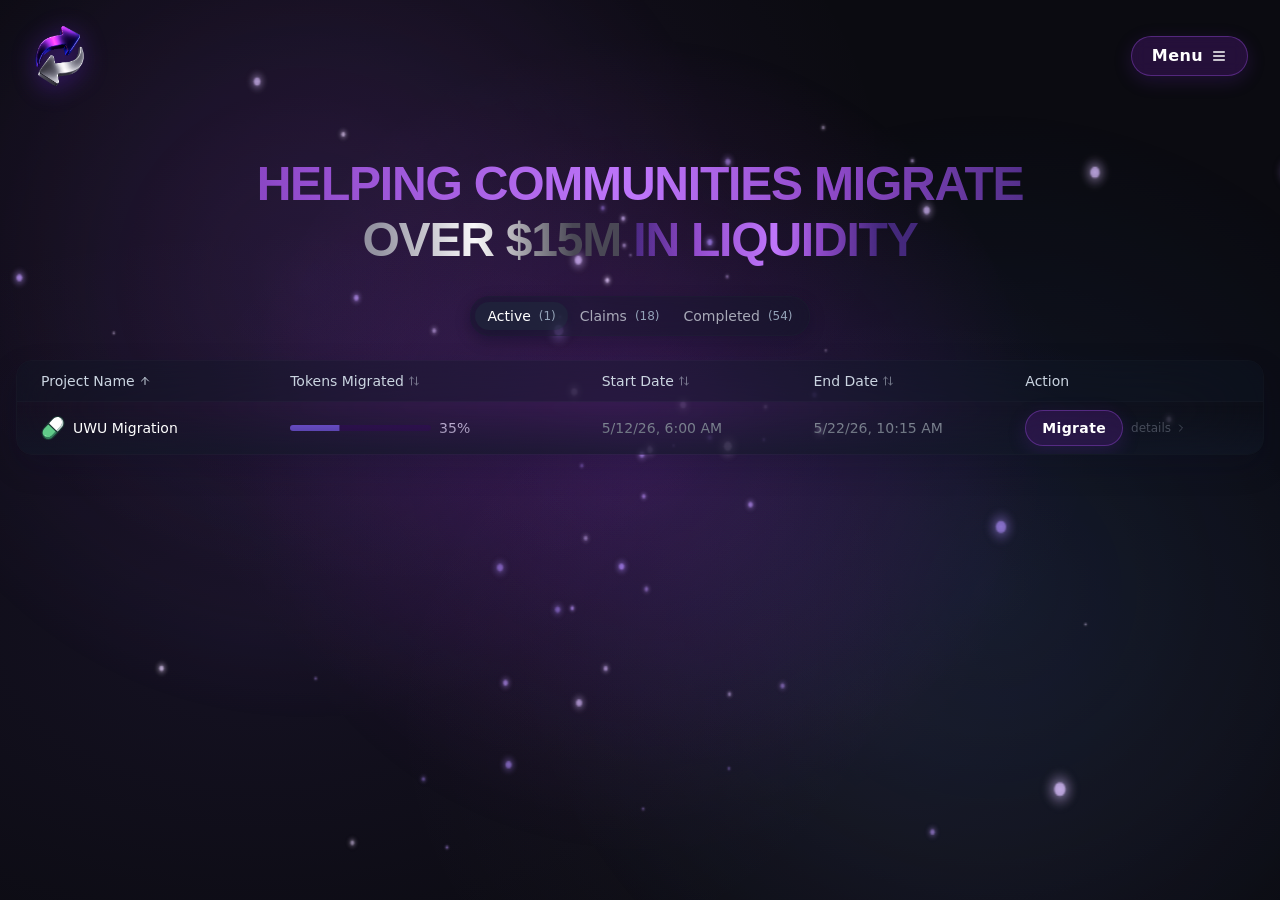
==== index.html @ 46c568f3 "Add files via upload" ====
<!DOCTYPE html>

<!--Mgy_EKGlIGW0VyhmVDWAG-->
<html class="__variable_bb2e19 __variable_e8b655 dark" data-scrapbook-create="20260511114313769" data-scrapbook-source="https://migrate.fun/projects" lang="en" style="color-scheme: dark;">
<head>
<link data-precedence="next" href="50a68064ac50ccc3.css" rel="stylesheet"/>
<link data-precedence="next" href="544ffcb5f9cf5c1b.css" rel="stylesheet"/>
<link data-precedence="next" href="3b0357b10b267763.css" rel="stylesheet"/>
<title>Migrate.fun - Token Migration Platform</title>
<title>Migrate.fun - Token Migration Platform</title>
<meta content="Migrate your tokens seamlessly with migrate.fun - The premier token migration platform on Solana" name="description"/>
<meta content="index, follow, nocache" name="robots"/>
<meta content="index, follow, max-video-preview:-1, max-image-preview:large, max-snippet:-1" name="googlebot"/>
<meta content="Migrate.fun - Token Migration Platform" property="og:title"/>
<meta content="Migrate your tokens seamlessly with migrate.fun - The premier token migration platform on Solana" property="og:description"/>
<meta content="https://migrate.fun" property="og:url"/>
<meta content="Migrate.fun" property="og:site_name"/>
<meta content="en_US" property="og:locale"/>
<meta content="https://migrate.fun/og_card_new.png" property="og:image"/>
<meta content="1200" property="og:image:width"/>
<meta content="620" property="og:image:height"/>
<meta content="Migrate.fun - Token Migration Platform" property="og:image:alt"/>
<meta content="image/png" property="og:image:type"/>
<meta content="website" property="og:type"/>
<meta content="summary_large_image" name="twitter:card"/>
<meta content="@migratefun" name="twitter:site"/>
<meta content="@migratefun" name="twitter:creator"/>
<meta content="Migrate.fun - Token Migration Platform" name="twitter:title"/>
<meta content="Migrate your tokens seamlessly with migrate.fun - The premier token migration platform on Solana" name="twitter:description"/>
<meta content="https://migrate.fun/og_card_new.png" name="twitter:image"/>
<link href="favicon.png" rel="icon" sizes="64x64" type="image/png"/>
<style type="text/css">
      :where(html[dir="ltr"]),
      :where([data-sonner-toaster][dir="ltr"]) {
        --toast-icon-margin-start: -3px;
        --toast-icon-margin-end: 4px;
        --toast-svg-margin-start: -1px;
        --toast-svg-margin-end: 0px;
        --toast-button-margin-start: auto;
        --toast-button-margin-end: 0;
        --toast-close-button-start: 0;
        --toast-close-button-end: unset;
        --toast-close-button-transform: translate(-35%, -35%)
      }

      :where(html[dir="rtl"]),
      :where([data-sonner-toaster][dir="rtl"]) {
        --toast-icon-margin-start: 4px;
        --toast-icon-margin-end: -3px;
        --toast-svg-margin-start: 0px;
        --toast-svg-margin-end: -1px;
        --toast-button-margin-start: 0;
        --toast-button-margin-end: auto;
        --toast-close-button-start: unset;
        --toast-close-button-end: 0;
        --toast-close-button-transform: translate(35%, -35%)
      }

      :where([data-sonner-toaster]) {
        position: fixed;
        width: var(--width);
        font-family: ui-sans-serif, system-ui, -apple-system, BlinkMacSystemFont, Segoe UI, Roboto, Helvetica Neue, Arial, Noto Sans, sans-serif, Apple Color Emoji, Segoe UI Emoji, Segoe UI Symbol, Noto Color Emoji;
        --gray1: hsl(0, 0%, 99%);
        --gray2: hsl(0, 0%, 97.3%);
        --gray3: hsl(0, 0%, 95.1%);
        --gray4: hsl(0, 0%, 93%);
        --gray5: hsl(0, 0%, 90.9%);
        --gray6: hsl(0, 0%, 88.7%);
        --gray7: hsl(0, 0%, 85.8%);
        --gray8: hsl(0, 0%, 78%);
        --gray9: hsl(0, 0%, 56.1%);
        --gray10: hsl(0, 0%, 52.3%);
        --gray11: hsl(0, 0%, 43.5%);
        --gray12: hsl(0, 0%, 9%);
        --border-radius: 8px;
        box-sizing: border-box;
        padding: 0;
        margin: 0;
        list-style: none;
        outline: none;
        z-index: 999999999;
        transition: transform .4s ease
      }

      :where([data-sonner-toaster][data-lifted="true"]) {
        transform: translateY(-10px)
      }

      @media (hover: none) and (pointer: coarse) {
        :where([data-sonner-toaster][data-lifted="true"]) {
          transform: none
        }
      }

      :where([data-sonner-toaster][data-x-position="right"]) {
        right: var(--offset-right)
      }

      :where([data-sonner-toaster][data-x-position="left"]) {
        left: var(--offset-left)
      }

      :where([data-sonner-toaster][data-x-position="center"]) {
        left: 50%;
        transform: translate(-50%)
      }

      :where([data-sonner-toaster][data-y-position="top"]) {
        top: var(--offset-top)
      }

      :where([data-sonner-toaster][data-y-position="bottom"]) {
        bottom: var(--offset-bottom)
      }

      :where([data-sonner-toast]) {
        --y: translateY(100%);
        --lift-amount: calc(var(--lift) * var(--gap));
        z-index: var(--z-index);
        position: absolute;
        opacity: 0;
        transform: var(--y);
        filter: blur(0);
        touch-action: none;
        transition: transform .4s, opacity .4s, height .4s, box-shadow .2s;
        box-sizing: border-box;
        outline: none;
        overflow-wrap: anywhere
      }

      :where([data-sonner-toast][data-styled="true"]) {
        padding: 16px;
        background: var(--normal-bg);
        border: 1px solid var(--normal-border);
        color: var(--normal-text);
        border-radius: var(--border-radius);
        box-shadow: 0 4px 12px #0000001a;
        width: var(--width);
        font-size: 13px;
        display: flex;
        align-items: center;
        gap: 6px
      }

      :where([data-sonner-toast]:focus-visible) {
        box-shadow: 0 4px 12px #0000001a, 0 0 0 2px #0003
      }

      :where([data-sonner-toast][data-y-position="top"]) {
        top: 0;
        --y: translateY(-100%);
        --lift: 1;
        --lift-amount: calc(1 * var(--gap))
      }

      :where([data-sonner-toast][data-y-position="bottom"]) {
        bottom: 0;
        --y: translateY(100%);
        --lift: -1;
        --lift-amount: calc(var(--lift) * var(--gap))
      }

      :where([data-sonner-toast]) :where([data-description]) {
        font-weight: 400;
        line-height: 1.4;
        color: inherit
      }

      :where([data-sonner-toast]) :where([data-title]) {
        font-weight: 500;
        line-height: 1.5;
        color: inherit
      }

      :where([data-sonner-toast]) :where([data-icon]) {
        display: flex;
        height: 16px;
        width: 16px;
        position: relative;
        justify-content: flex-start;
        align-items: center;
        flex-shrink: 0;
        margin-left: var(--toast-icon-margin-start);
        margin-right: var(--toast-icon-margin-end)
      }

      :where([data-sonner-toast][data-promise="true"]) :where([data-icon])>svg {
        opacity: 0;
        transform: scale(.8);
        transform-origin: center;
        animation: sonner-fade-in .3s ease forwards
      }

      :where([data-sonner-toast]) :where([data-icon])>* {
        flex-shrink: 0
      }

      :where([data-sonner-toast]) :where([data-icon]) svg {
        margin-left: var(--toast-svg-margin-start);
        margin-right: var(--toast-svg-margin-end)
      }

      :where([data-sonner-toast]) :where([data-content]) {
        display: flex;
        flex-direction: column;
        gap: 2px
      }

      [data-sonner-toast][data-styled=true] [data-button] {
        border-radius: 4px;
        padding-left: 8px;
        padding-right: 8px;
        height: 24px;
        font-size: 12px;
        color: var(--normal-bg);
        background: var(--normal-text);
        margin-left: var(--toast-button-margin-start);
        margin-right: var(--toast-button-margin-end);
        border: none;
        cursor: pointer;
        outline: none;
        display: flex;
        align-items: center;
        flex-shrink: 0;
        transition: opacity .4s, box-shadow .2s
      }

      :where([data-sonner-toast]) :where([data-button]):focus-visible {
        box-shadow: 0 0 0 2px #0006
      }

      :where([data-sonner-toast]) :where([data-button]):first-of-type {
        margin-left: var(--toast-button-margin-start);
        margin-right: var(--toast-button-margin-end)
      }

      :where([data-sonner-toast]) :where([data-cancel]) {
        color: var(--normal-text);
        background: rgba(0, 0, 0, .08)
      }

      :where([data-sonner-toast][data-theme="dark"]) :where([data-cancel]) {
        background: rgba(255, 255, 255, .3)
      }

      :where([data-sonner-toast]) :where([data-close-button]) {
        position: absolute;
        left: var(--toast-close-button-start);
        right: var(--toast-close-button-end);
        top: 0;
        height: 20px;
        width: 20px;
        display: flex;
        justify-content: center;
        align-items: center;
        padding: 0;
        color: var(--gray12);
        border: 1px solid var(--gray4);
        transform: var(--toast-close-button-transform);
        border-radius: 50%;
        cursor: pointer;
        z-index: 1;
        transition: opacity .1s, background .2s, border-color .2s
      }

      [data-sonner-toast] [data-close-button] {
        background: var(--gray1)
      }

      :where([data-sonner-toast]) :where([data-close-button]):focus-visible {
        box-shadow: 0 4px 12px #0000001a, 0 0 0 2px #0003
      }

      :where([data-sonner-toast]) :where([data-disabled="true"]) {
        cursor: not-allowed
      }

      :where([data-sonner-toast]):hover :where([data-close-button]):hover {
        background: var(--gray2);
        border-color: var(--gray5)
      }

      :where([data-sonner-toast][data-swiping="true"]):before {
        content: "";
        position: absolute;
        left: -50%;
        right: -50%;
        height: 100%;
        z-index: -1
      }

      :where([data-sonner-toast][data-y-position="top"][data-swiping="true"]):before {
        bottom: 50%;
        transform: scaleY(3) translateY(50%)
      }

      :where([data-sonner-toast][data-y-position="bottom"][data-swiping="true"]):before {
        top: 50%;
        transform: scaleY(3) translateY(-50%)
      }

      :where([data-sonner-toast][data-swiping="false"][data-removed="true"]):before {
        content: "";
        position: absolute;
        inset: 0;
        transform: scaleY(2)
      }

      :where([data-sonner-toast]):after {
        content: "";
        position: absolute;
        left: 0;
        height: calc(var(--gap) + 1px);
        bottom: 100%;
        width: 100%
      }

      :where([data-sonner-toast][data-mounted="true"]) {
        --y: translateY(0);
        opacity: 1
      }

      :where([data-sonner-toast][data-expanded="false"][data-front="false"]) {
        --scale: var(--toasts-before) * .05 + 1;
        --y: translateY(calc(var(--lift-amount) * var(--toasts-before))) scale(calc(-1 * var(--scale)));
        height: var(--front-toast-height)
      }

      :where([data-sonner-toast])>* {
        transition: opacity .4s
      }

      :where([data-sonner-toast][data-expanded="false"][data-front="false"][data-styled="true"])>* {
        opacity: 0
      }

      :where([data-sonner-toast][data-visible="false"]) {
        opacity: 0;
        pointer-events: none
      }

      :where([data-sonner-toast][data-mounted="true"][data-expanded="true"]) {
        --y: translateY(calc(var(--lift) * var(--offset)));
        height: var(--initial-height)
      }

      :where([data-sonner-toast][data-removed="true"][data-front="true"][data-swipe-out="false"]) {
        --y: translateY(calc(var(--lift) * -100%));
        opacity: 0
      }

      :where([data-sonner-toast][data-removed="true"][data-front="false"][data-swipe-out="false"][data-expanded="true"]) {
        --y: translateY(calc(var(--lift) * var(--offset) + var(--lift) * -100%));
        opacity: 0
      }

      :where([data-sonner-toast][data-removed="true"][data-front="false"][data-swipe-out="false"][data-expanded="false"]) {
        --y: translateY(40%);
        opacity: 0;
        transition: transform .5s, opacity .2s
      }

      :where([data-sonner-toast][data-removed="true"][data-front="false"]):before {
        height: calc(var(--initial-height) + 20%)
      }

      [data-sonner-toast][data-swiping=true] {
        transform: var(--y) translateY(var(--swipe-amount-y, 0px)) translate(var(--swipe-amount-x, 0px));
        transition: none
      }

      [data-sonner-toast][data-swiped=true] {
        user-select: none
      }

      [data-sonner-toast][data-swipe-out=true][data-y-position=bottom],
      [data-sonner-toast][data-swipe-out=true][data-y-position=top] {
        animation-duration: .2s;
        animation-timing-function: ease-out;
        animation-fill-mode: forwards
      }

      [data-sonner-toast][data-swipe-out=true][data-swipe-direction=left] {
        animation-name: swipe-out-left
      }

      [data-sonner-toast][data-swipe-out=true][data-swipe-direction=right] {
        animation-name: swipe-out-right
      }

      [data-sonner-toast][data-swipe-out=true][data-swipe-direction=up] {
        animation-name: swipe-out-up
      }

      [data-sonner-toast][data-swipe-out=true][data-swipe-direction=down] {
        animation-name: swipe-out-down
      }

      @keyframes swipe-out-left {
        0% {
          transform: var(--y) translate(var(--swipe-amount-x));
          opacity: 1
        }

        to {
          transform: var(--y) translate(calc(var(--swipe-amount-x) - 100%));
          opacity: 0
        }
      }

      @keyframes swipe-out-right {
        0% {
          transform: var(--y) translate(var(--swipe-amount-x));
          opacity: 1
        }

        to {
          transform: var(--y) translate(calc(var(--swipe-amount-x) + 100%));
          opacity: 0
        }
      }

      @keyframes swipe-out-up {
        0% {
          transform: var(--y) translateY(var(--swipe-amount-y));
          opacity: 1
        }

        to {
          transform: var(--y) translateY(calc(var(--swipe-amount-y) - 100%));
          opacity: 0
        }
      }

      @keyframes swipe-out-down {
        0% {
          transform: var(--y) translateY(var(--swipe-amount-y));
          opacity: 1
        }

        to {
          transform: var(--y) translateY(calc(var(--swipe-amount-y) + 100%));
          opacity: 0
        }
      }

      @media (max-width: 600px) {
        [data-sonner-toaster] {
          position: fixed;
          right: var(--mobile-offset-right);
          left: var(--mobile-offset-left);
          width: 100%
        }

        [data-sonner-toaster][dir=rtl] {
          left: calc(var(--mobile-offset-left) * -1)
        }

        [data-sonner-toaster] [data-sonner-toast] {
          left: 0;
          right: 0;
          width: calc(100% - var(--mobile-offset-left) * 2)
        }

        [data-sonner-toaster][data-x-position=left] {
          left: var(--mobile-offset-left)
        }

        [data-sonner-toaster][data-y-position=bottom] {
          bottom: var(--mobile-offset-bottom)
        }

        [data-sonner-toaster][data-y-position=top] {
          top: var(--mobile-offset-top)
        }

        [data-sonner-toaster][data-x-position=center] {
          left: var(--mobile-offset-left);
          right: var(--mobile-offset-right);
          transform: none
        }
      }

      [data-sonner-toaster][data-theme=light] {
        --normal-bg: #fff;
        --normal-border: var(--gray4);
        --normal-text: var(--gray12);
        --success-bg: hsl(143, 85%, 96%);
        --success-border: hsl(145, 92%, 91%);
        --success-text: hsl(140, 100%, 27%);
        --info-bg: hsl(208, 100%, 97%);
        --info-border: hsl(221, 91%, 91%);
        --info-text: hsl(210, 92%, 45%);
        --warning-bg: hsl(49, 100%, 97%);
        --warning-border: hsl(49, 91%, 91%);
        --warning-text: hsl(31, 92%, 45%);
        --error-bg: hsl(359, 100%, 97%);
        --error-border: hsl(359, 100%, 94%);
        --error-text: hsl(360, 100%, 45%)
      }

      [data-sonner-toaster][data-theme=light] [data-sonner-toast][data-invert=true] {
        --normal-bg: #000;
        --normal-border: hsl(0, 0%, 20%);
        --normal-text: var(--gray1)
      }

      [data-sonner-toaster][data-theme=dark] [data-sonner-toast][data-invert=true] {
        --normal-bg: #fff;
        --normal-border: var(--gray3);
        --normal-text: var(--gray12)
      }

      [data-sonner-toaster][data-theme=dark] {
        --normal-bg: #000;
        --normal-bg-hover: hsl(0, 0%, 12%);
        --normal-border: hsl(0, 0%, 20%);
        --normal-border-hover: hsl(0, 0%, 25%);
        --normal-text: var(--gray1);
        --success-bg: hsl(150, 100%, 6%);
        --success-border: hsl(147, 100%, 12%);
        --success-text: hsl(150, 86%, 65%);
        --info-bg: hsl(215, 100%, 6%);
        --info-border: hsl(223, 100%, 12%);
        --info-text: hsl(216, 87%, 65%);
        --warning-bg: hsl(64, 100%, 6%);
        --warning-border: hsl(60, 100%, 12%);
        --warning-text: hsl(46, 87%, 65%);
        --error-bg: hsl(358, 76%, 10%);
        --error-border: hsl(357, 89%, 16%);
        --error-text: hsl(358, 100%, 81%)
      }

      [data-sonner-toaster][data-theme=dark] [data-sonner-toast] [data-close-button] {
        background: var(--normal-bg);
        border-color: var(--normal-border);
        color: var(--normal-text)
      }

      [data-sonner-toaster][data-theme=dark] [data-sonner-toast] [data-close-button]:hover {
        background: var(--normal-bg-hover);
        border-color: var(--normal-border-hover)
      }

      [data-rich-colors=true][data-sonner-toast][data-type=success],
      [data-rich-colors=true][data-sonner-toast][data-type=success] [data-close-button] {
        background: var(--success-bg);
        border-color: var(--success-border);
        color: var(--success-text)
      }

      [data-rich-colors=true][data-sonner-toast][data-type=info],
      [data-rich-colors=true][data-sonner-toast][data-type=info] [data-close-button] {
        background: var(--info-bg);
        border-color: var(--info-border);
        color: var(--info-text)
      }

      [data-rich-colors=true][data-sonner-toast][data-type=warning],
      [data-rich-colors=true][data-sonner-toast][data-type=warning] [data-close-button] {
        background: var(--warning-bg);
        border-color: var(--warning-border);
        color: var(--warning-text)
      }

      [data-rich-colors=true][data-sonner-toast][data-type=error],
      [data-rich-colors=true][data-sonner-toast][data-type=error] [data-close-button] {
        background: var(--error-bg);
        border-color: var(--error-border);
        color: var(--error-text)
      }

      .sonner-loading-wrapper {
        --size: 16px;
        height: var(--size);
        width: var(--size);
        position: absolute;
        inset: 0;
        z-index: 10
      }

      .sonner-loading-wrapper[data-visible=false] {
        transform-origin: center;
        animation: sonner-fade-out .2s ease forwards
      }

      .sonner-spinner {
        position: relative;
        top: 50%;
        left: 50%;
        height: var(--size);
        width: var(--size)
      }

      .sonner-loading-bar {
        animation: sonner-spin 1.2s linear infinite;
        background: var(--gray11);
        border-radius: 6px;
        height: 8%;
        left: -10%;
        position: absolute;
        top: -3.9%;
        width: 24%
      }

      .sonner-loading-bar:nth-child(1) {
        animation-delay: -1.2s;
        transform: rotate(.0001deg) translate(146%)
      }

      .sonner-loading-bar:nth-child(2) {
        animation-delay: -1.1s;
        transform: rotate(30deg) translate(146%)
      }

      .sonner-loading-bar:nth-child(3) {
        animation-delay: -1s;
        transform: rotate(60deg) translate(146%)
      }

      .sonner-loading-bar:nth-child(4) {
        animation-delay: -.9s;
        transform: rotate(90deg) translate(146%)
      }

      .sonner-loading-bar:nth-child(5) {
        animation-delay: -.8s;
        transform: rotate(120deg) translate(146%)
      }

      .sonner-loading-bar:nth-child(6) {
        animation-delay: -.7s;
        transform: rotate(150deg) translate(146%)
      }

      .sonner-loading-bar:nth-child(7) {
        animation-delay: -.6s;
        transform: rotate(180deg) translate(146%)
      }

      .sonner-loading-bar:nth-child(8) {
        animation-delay: -.5s;
        transform: rotate(210deg) translate(146%)
      }

      .sonner-loading-bar:nth-child(9) {
        animation-delay: -.4s;
        transform: rotate(240deg) translate(146%)
      }

      .sonner-loading-bar:nth-child(10) {
        animation-delay: -.3s;
        transform: rotate(270deg) translate(146%)
      }

      .sonner-loading-bar:nth-child(11) {
        animation-delay: -.2s;
        transform: rotate(300deg) translate(146%)
      }

      .sonner-loading-bar:nth-child(12) {
        animation-delay: -.1s;
        transform: rotate(330deg) translate(146%)
      }

      @keyframes sonner-fade-in {
        0% {
          opacity: 0;
          transform: scale(.8)
        }

        to {
          opacity: 1;
          transform: scale(1)
        }
      }

      @keyframes sonner-fade-out {
        0% {
          opacity: 1;
          transform: scale(1)
        }

        to {
          opacity: 0;
          transform: scale(.8)
        }
      }

      @keyframes sonner-spin {
        0% {
          opacity: 1
        }

        to {
          opacity: .15
        }
      }

      @media (prefers-reduced-motion) {

        [data-sonner-toast],
        [data-sonner-toast]>*,
        .sonner-loading-bar {
          transition: none !important;
          animation: none !important
        }
      }

      .sonner-loader {
        position: absolute;
        top: 50%;
        left: 50%;
        transform: translate(-50%, -50%);
        transform-origin: center;
        transition: opacity .2s, transform .2s
      }

      .sonner-loader[data-visible=false] {
        opacity: 0;
        transform: scale(.8) translate(-50%, -50%)
      }
    </style>
<meta charset="utf-8"/>
<meta content="width=device-width, initial-scale=1" name="viewport"/>
<meta content="" name="next-size-adjust"/>
<meta content="Migrate your tokens seamlessly with migrate.fun - The premier token migration platform on Solana" name="description"/>
<meta content="index, follow, nocache" name="robots"/>
<meta content="index, follow, max-video-preview:-1, max-image-preview:large, max-snippet:-1" name="googlebot"/>
<meta content="Migrate.fun - Token Migration Platform" property="og:title"/>
<meta content="Migrate your tokens seamlessly with migrate.fun - The premier token migration platform on Solana" property="og:description"/>
<meta content="https://migrate.fun" property="og:url"/>
<meta content="Migrate.fun" property="og:site_name"/>
<meta content="en_US" property="og:locale"/>
<meta content="https://migrate.fun/og_card_new.png" property="og:image"/>
<meta content="1200" property="og:image:width"/>
<meta content="620" property="og:image:height"/>
<meta content="Migrate.fun - Token Migration Platform" property="og:image:alt"/>
<meta content="image/png" property="og:image:type"/>
<meta content="website" property="og:type"/>
<meta content="summary_large_image" name="twitter:card"/>
<meta content="@migratefun" name="twitter:site"/>
<meta content="@migratefun" name="twitter:creator"/>
<meta content="Migrate.fun - Token Migration Platform" name="twitter:title"/>
<meta content="Migrate your tokens seamlessly with migrate.fun - The premier token migration platform on Solana" name="twitter:description"/>
<meta content="https://migrate.fun/og_card_new.png" name="twitter:image"/>
<link href="favicon.png" rel="icon" sizes="64x64" type="image/png"/>

<style id="mf-reference-background-styles">
  html, body {
    background: #02010a !important;
    min-height: 100%;
    overflow-x: hidden;
  }

  /* Exact reference background image, animated softly */
  .mf-reference-bg {
    position: fixed;
    inset: -2%;
    z-index: 0;
    pointer-events: none;
    background-image: url("[data-uri]");
    background-size: cover;
    background-position: center center;
    background-repeat: no-repeat;
    transform: scale(1.025);
    animation: mfReferenceBgMove 22s ease-in-out infinite alternate;
    will-change: transform, filter;
  }

  .mf-reference-bg::after {
    content: "";
    position: absolute;
    inset: 0;
    background: radial-gradient(circle at 50% 48%, rgba(147, 51, 234, 0.08), transparent 46%);
    opacity: 0.8;
    animation: mfReferencePulse 7s ease-in-out infinite alternate;
  }

  @keyframes mfReferenceBgMove {
    0% { transform: scale(1.025) translate3d(-6px, -4px, 0); filter: brightness(0.98) saturate(1.02); }
    50% { transform: scale(1.045) translate3d(5px, 3px, 0); filter: brightness(1.04) saturate(1.08); }
    100% { transform: scale(1.035) translate3d(8px, -5px, 0); filter: brightness(1.0) saturate(1.05); }
  }

  @keyframes mfReferencePulse {
    0% { opacity: 0.45; }
    100% { opacity: 0.9; }
  }

  @media (prefers-reduced-motion: reduce) {
    .mf-reference-bg,
    .mf-reference-bg::after {
      animation: none !important;
    }
  }
</style>


<style id="mf-force-visible-reference-animation">
  /* Keeps the exact reference image, but makes the movement clearly visible */
  .mf-reference-bg {
    inset: -8% !important;
    width: 116vw !important;
    height: 116vh !important;
    background-size: 115% 115% !important;
    background-position: 48% 48% !important;
    transform-origin: center center !important;
    animation: mfReferenceRealMove 12s ease-in-out infinite alternate !important;
    will-change: transform, background-position, filter !important;
  }

  .mf-reference-bg::before {
    content: "";
    position: absolute;
    inset: 0;
    pointer-events: none;
    background:
      radial-gradient(circle at 28% 34%, rgba(168, 85, 247, 0.17), transparent 34%),
      radial-gradient(circle at 73% 63%, rgba(59, 130, 246, 0.12), transparent 37%),
      radial-gradient(circle at 50% 50%, rgba(217, 70, 239, 0.08), transparent 44%);
    mix-blend-mode: screen;
    opacity: 0.75;
    animation: mfReferenceGlowShift 6s ease-in-out infinite alternate !important;
  }

  .mf-reference-bg::after {
    background: radial-gradient(circle at 50% 48%, rgba(147, 51, 234, 0.13), transparent 42%) !important;
    animation: mfReferencePulseStrong 3.8s ease-in-out infinite alternate !important;
  }

  @keyframes mfReferenceRealMove {
    0% {
      transform: scale(1.04) translate3d(-18px, -12px, 0) rotate(0deg);
      background-position: 46% 47%;
      filter: brightness(0.95) saturate(1.02);
    }
    35% {
      transform: scale(1.065) translate3d(14px, 9px, 0) rotate(0.08deg);
      background-position: 52% 51%;
      filter: brightness(1.05) saturate(1.14);
    }
    70% {
      transform: scale(1.05) translate3d(-8px, 15px, 0) rotate(-0.06deg);
      background-position: 49% 54%;
      filter: brightness(1.0) saturate(1.09);
    }
    100% {
      transform: scale(1.075) translate3d(20px, -10px, 0) rotate(0.05deg);
      background-position: 55% 46%;
      filter: brightness(1.08) saturate(1.18);
    }
  }

  @keyframes mfReferenceGlowShift {
    0% { opacity: 0.35; transform: translate3d(-18px, -10px, 0) scale(1); }
    50% { opacity: 0.85; transform: translate3d(14px, 12px, 0) scale(1.04); }
    100% { opacity: 0.55; transform: translate3d(20px, -14px, 0) scale(1.02); }
  }

  @keyframes mfReferencePulseStrong {
    0% { opacity: 0.25; transform: scale(0.98); }
    100% { opacity: 0.95; transform: scale(1.08); }
  }

  @media (prefers-reduced-motion: reduce) {
    .mf-reference-bg,
    .mf-reference-bg::before,
    .mf-reference-bg::after {
      animation: none !important;
    }
  }
</style>

</head>
<body style="">
<div hidden=""></div>
<!--$-->
<!--/$-->
<nav class="fixed top-0 left-0 right-0 z-50 w-full pt-4 pointer-events-none transition-colors duration-200">
<div class="px-6 lg:px-8">
<div class="flex items-center justify-between h-20">
<div class="flex items-center pointer-events-auto">
<a class="flex-shrink-0" href="https://migrate.fun/">
<img alt="Migrate Logo" class="h-14 w-auto md:h-16 drop-shadow-[0_4px_12px_rgba(109,40,217,0.45)]" data-nimg="1" decoding="async" height="446" src="3d-logo.png" style="color: transparent;" width="382"/>
</a>
</div>
<div class="relative pointer-events-auto">
<button aria-expanded="false" aria-haspopup="menu" class="whitespace-nowrap ring-offset-background focus-visible:outline-none disabled:pointer-events-none disabled:opacity-50 [&amp;_svg]:pointer-events-none [&amp;_svg]:size-4 [&amp;_svg]:shrink-0 h-10 pointer-events-auto inline-flex items-center justify-center gap-2 rounded-full border border-purple-500/35 bg-purple-900/35 px-5 py-2.5 text-base font-semibold tracking-wide text-white backdrop-blur shadow-[0_5px_18px_rgba(104,40,180,0.22)] transition-all hover:bg-purple-900/50 hover:border-purple-400/40 hover:text-white focus:outline-none focus-visible:ring-1 focus-visible:ring-purple-300/40 focus-visible:ring-offset-0 active:scale-[0.98]" data-state="closed" id="radix-_r_2l_" type="button">
<span class="hidden md:inline">Menu</span>
<svg class="lucide lucide-menu h-6 w-6" fill="none" height="24" stroke="currentColor" stroke-linecap="round" stroke-linejoin="round" stroke-width="2" viewbox="0 0 24 24" width="24" xmlns="http://www.w3.org/2000/svg">
<line x1="4" x2="20" y1="12" y2="12"></line>
<line x1="4" x2="20" y1="6" y2="6"></line>
<line x1="4" x2="20" y1="18" y2="18"></line>
</svg>
</button>
<div
  id="main-menu-dropdown"
  class="hidden pointer-events-auto absolute right-0 top-full mt-3 z-[999999] min-w-[190px] rounded-2xl border border-purple-500/30 bg-gray-950/95 p-2 text-white shadow-[0_20px_60px_rgba(0,0,0,0.45)] backdrop-blur-xl"
>
  <a href="https://migrate.fun/" class="block rounded-xl px-4 py-3 text-sm font-medium text-gray-300 hover:bg-purple-900/40 hover:text-white transition">
    Home
  </a>
  <a href="#Active-section" data-menu-tab="Active" class="block rounded-xl px-4 py-3 text-sm font-medium text-gray-300 hover:bg-purple-900/40 hover:text-white transition">
    Active
  </a>
  <a href="#claims-section" data-menu-tab="claims" class="block rounded-xl px-4 py-3 text-sm font-medium text-gray-300 hover:bg-purple-900/40 hover:text-white transition">
    Claims
  </a>
  <a href="#completed-section" data-menu-tab="completed" class="block rounded-xl px-4 py-3 text-sm font-medium text-gray-300 hover:bg-purple-900/40 hover:text-white transition">
    Completed
  </a>
</div>
</div>
</div>
</div>
</nav>
<div class="mf-reference-bg" aria-hidden="true"></div>
<div class="min-h-screen flex flex-col relative z-10 transition-opacity duration-700 pt-28 sm:pt-36 opacity-100" style="background: transparent;">
<div class="sm:hidden flex flex-col items-center py-3 space-y-3">
<div class="flex items-center gap-2">
<div class="relative">
<div class="absolute -inset-1 bg-gradient-to-r from-purple-600 to-purple-400 rounded-full blur-md opacity-60 animate-pulse"></div>
<div class="relative w-10 h-10 rounded-full overflow-hidden border border-purple-500/40 shadow-md shadow-purple-500/20">
<img alt="Emblem Vault" class="w-full h-full object-cover" data-nimg="1" decoding="async" height="40" loading="lazy" src="emblem-logo.webp" style="color: transparent;" width="40"/>
</div>
</div>
<a class="text-xs font-medium text-gray-400 hover:text-purple-400 transition-colors duration-200" href="https://emblemvault.ai/" rel="noopener noreferrer" target="_blank">Powered by $EMBLEM</a>
</div>
</div>
<main class="flex-1 container mx-auto px-4 py-2 sm:py-4 relative z-10">
<div class="max-w-7xl mx-auto">
<div class="text-center mb-6 sm:mb-8">
<h1 class="text-[28px] sm:text-3xl md:text-4xl lg:text-5xl font-extrabold uppercase tracking-tighter sm:tracking-tight leading-tight px-1 sm:px-2 whitespace-nowrap" style='font-family: "Geist", -apple-system, BlinkMacSystemFont, "Segoe UI", "Roboto", sans-serif;'>
<span class="block" style="background: linear-gradient(270deg, rgba(125, 70, 230, 0.47) 13.42%, rgb(144, 74, 202) 35.06%, rgb(191, 118, 251) 50.26%, rgb(144, 74, 202) 79.17%, rgba(122, 68, 228, 0.43) 100%) padding-box text; -webkit-text-fill-color: transparent;">Helping communities migrate</span>
<span class="block mt-2">
<span style="background: linear-gradient(267deg, rgb(74, 72, 85) 18.73%, rgb(248, 247, 249) 56.36%, rgb(148, 147, 161) 94%) padding-box text; -webkit-text-fill-color: transparent;">Over $15M</span>
<span style="background: linear-gradient(270deg, rgba(125, 70, 230, 0.47) 13.42%, rgb(144, 74, 202) 35.06%, rgb(191, 118, 251) 50.26%, rgb(144, 74, 202) 79.17%, rgba(122, 68, 228, 0.43) 100%) padding-box text; -webkit-text-fill-color: transparent;"> in liquidity</span>
</span>
</h1>
</div>
<div class="w-full space-y-4">
<div class="hidden flex justify-center px-4">
<button aria-autocomplete="none" aria-controls="radix-_r_2n_" aria-expanded="false" class="flex items-center justify-between py-2 text-sm ring-offset-background data-[placeholder]:text-muted-foreground focus:outline-none focus:ring-2 focus:ring-ring focus:ring-offset-2 disabled:cursor-not-allowed disabled:opacity-50 [&amp;&gt;span]:line-clamp-1 w-full max-w-xs h-11 rounded-full border border-purple-500/40 bg-gray-900/60 text-white shadow-lg backdrop-blur-xl px-4" data-state="closed" dir="ltr" role="combobox" type="button">
<div class="flex items-center gap-2">
<span class="font-medium">Claims</span>
<span class="text-xs text-slate-400">(18)</span>
</div>
<svg aria-hidden="true" class="lucide lucide-chevron-down h-4 w-4 opacity-50" fill="none" height="24" stroke="currentColor" stroke-linecap="round" stroke-linejoin="round" stroke-width="2" viewbox="0 0 24 24" width="24" xmlns="http://www.w3.org/2000/svg">
<path d="m6 9 6 6 6-6"></path>
</svg>
</button>
</div>
<div class="hidden md:block" data-orientation="horizontal" dir="ltr">
<div class="flex justify-center pb-2">
<div aria-orientation="horizontal" class="p-1 inline-flex h-10 items-center justify-center rounded-full border border-gray-800/25 bg-gray-900/35 text-slate-200 shadow-[0_5px_16px_rgba(8,11,34,0.22)] backdrop-blur-xl" data-orientation="horizontal" role="tablist" style="outline: none;" tabindex="0">
<button aria-controls="radix-_r_2o_-content-Active" aria-selected="true" class="inline-flex items-center justify-center ring-offset-background focus-visible:outline-none focus-visible:ring-2 focus-visible:ring-ring focus-visible:ring-offset-2 disabled:pointer-events-none disabled:opacity-50 relative whitespace-nowrap rounded-full px-3 py-1 text-sm font-medium text-slate-200/70 transition-all data-[state=active]:bg-slate-800/55 data-[state=active]:text-white data-[state=active]:shadow-[0_4px_16px_rgba(8,11,34,0.32)] data-[state=inactive]:hover:text-slate-100" data-orientation="horizontal" data-radix-collection-item="" data-state="inactive" id="radix-_r_2o_-trigger-Active" role="tab" tabindex="-1" type="button">
<span class="mr-2">Active</span>
<span class="text-xs text-slate-400">(1)</span>
</button>
<button aria-controls="radix-_r_2o_-content-claims" aria-selected="false" class="inline-flex items-center justify-center ring-offset-background focus-visible:outline-none focus-visible:ring-2 focus-visible:ring-ring focus-visible:ring-offset-2 disabled:pointer-events-none disabled:opacity-50 relative whitespace-nowrap rounded-full px-3 py-1 text-sm font-medium text-slate-200/70 transition-all data-[state=active]:bg-slate-800/55 data-[state=active]:text-white data-[state=active]:shadow-[0_4px_16px_rgba(8,11,34,0.32)] data-[state=inactive]:hover:text-slate-100" data-orientation="horizontal" data-radix-collection-item="" data-state="active" id="radix-_r_2o_-trigger-claims" role="tab" tabindex="0" type="button">
<span class="mr-2">Claims</span>
<span class="text-xs text-slate-400">(18)</span>
</button>
<button aria-controls="radix-_r_2o_-content-completed" aria-selected="false" class="inline-flex items-center justify-center ring-offset-background focus-visible:outline-none focus-visible:ring-2 focus-visible:ring-ring focus-visible:ring-offset-2 disabled:pointer-events-none disabled:opacity-50 relative whitespace-nowrap rounded-full px-3 py-1 text-sm font-medium text-slate-200/70 transition-all data-[state=active]:bg-slate-800/55 data-[state=active]:text-white data-[state=active]:shadow-[0_4px_16px_rgba(8,11,34,0.32)] data-[state=inactive]:hover:text-slate-100" data-orientation="horizontal" data-radix-collection-item="" data-state="inactive" id="radix-_r_2o_-trigger-completed" role="tab" tabindex="-1" type="button">
<span class="mr-2">Completed</span>
<span class="text-xs text-slate-400">(54)</span>
</button>
</div>
</div>
</div>
<div class="" id="Active-section">
<div class="md:hidden rounded-2xl border border-gray-800/25 bg-gray-900/28 shadow-[0_12px_30px_rgba(8,11,34,0.2)] backdrop-blur-2xl mx-auto max-w-3xl overflow-hidden">
<div class="relative">
<div class="max-h-[calc(100vh-340px)] overflow-x-hidden overflow-y-auto scrollbar-thin scrollbar-thumb-gray-700 scrollbar-track-transparent">
<div class="relative w-full overflow-x-hidden" data-slot="table-container">
<table class="w-full caption-bottom text-sm relative text-slate-200" data-slot="table" style="table-layout: fixed;">
<thead class="[&amp;_tr]:border-b" data-slot="table-header">
<tr class="hover:bg-muted/50 data-[state=selected]:bg-muted border-b transition-colors border-gray-800/30 bg-gray-900/35" data-slot="table-row">
<th class="h-10 align-middle font-medium whitespace-nowrap [&amp;:has([role=checkbox])]:pr-0 [&amp;&gt;[role=checkbox]]:translate-y-[2px] text-slate-300 px-2 md:px-6 first:pl-2 last:pr-2 md:first:pl-4 md:last:pr-4 lg:first:pl-6 lg:last:pr-6 sticky left-0 bg-gray-900/35 backdrop-blur-md z-20 text-left text-xs w-[45%]" data-slot="table-head">
<button aria-label="Sort by name" aria-sort="ascending" class="flex items-center justify-center gap-1 hover:text-white transition-colors">Project <svg aria-hidden="true" class="lucide lucide-arrow-up h-3 w-3" fill="none" height="24" stroke="currentColor" stroke-linecap="round" stroke-linejoin="round" stroke-width="2" viewbox="0 0 24 24" width="24" xmlns="http://www.w3.org/2000/svg">
<path d="m5 12 7-7 7 7"></path>
<path d="M12 19V5"></path>
</svg>
</button>
</th>
<th class="h-10 align-middle font-medium whitespace-nowrap [&amp;:has([role=checkbox])]:pr-0 [&amp;&gt;[role=checkbox]]:translate-y-[2px] text-slate-300 px-2 md:px-6 first:pl-2 last:pr-2 md:first:pl-4 md:last:pr-4 lg:first:pl-6 lg:last:pr-6 text-left text-xs w-[35%]" data-slot="table-head">
<button aria-label="Sort by migrated" class="flex items-center justify-center gap-1 hover:text-white transition-colors">Migrated <svg aria-hidden="true" class="lucide lucide-arrow-up-down h-3 w-3 opacity-50" fill="none" height="24" stroke="currentColor" stroke-linecap="round" stroke-linejoin="round" stroke-width="2" viewbox="0 0 24 24" width="24" xmlns="http://www.w3.org/2000/svg">
<path d="m21 16-4 4-4-4"></path>
<path d="M17 20V4"></path>
<path d="m3 8 4-4 4 4"></path>
<path d="M7 4v16"></path>
</svg>
</button>
</th>
<th class="h-10 align-middle font-medium whitespace-nowrap [&amp;:has([role=checkbox])]:pr-0 [&amp;&gt;[role=checkbox]]:translate-y-[2px] text-slate-300 px-2 md:px-6 first:pl-2 last:pr-2 md:first:pl-4 md:last:pr-4 lg:first:pl-6 lg:last:pr-6 sticky right-0 bg-gray-900/35 backdrop-blur-md z-20 text-left text-xs w-[20%]" data-slot="table-head">Action</th>
</tr>
</thead>
<tbody class="[&amp;_tr:last-child]:border-0" data-slot="table-body">
<tr class="data-[state=selected]:bg-muted border-b border-gray-800/30 hover:bg-gray-900/35 transition-colors cursor-pointer" data-slot="table-row">
<td class="p-2 align-middle whitespace-nowrap [&amp;:has([role=checkbox])]:pr-0 [&amp;&gt;[role=checkbox]]:translate-y-[2px] font-medium text-white px-2 md:px-6 first:pl-2 last:pr-2 md:first:pl-4 md:last:pr-4 lg:first:pl-6 lg:last:pr-6 sticky left-0 bg-gray-950/20 backdrop-blur-md z-10 md:relative md:bg-transparent md:backdrop-blur-none" data-slot="table-cell">
<div class="flex items-center gap-1.5 md:gap-2">
<img alt="Pump.fun Pool" class="flex-shrink-0 md:w-6 md:h-6" data-nimg="1" decoding="async" height="20" loading="lazy" src="pump-fun-logo.svg" style="color: transparent;" width="20"/>
<div class="truncate max-w-[100px] md:max-w-[200px]" title="UWU Migration">
<span class="md:hidden">UWU</span>
<span class="hidden md:inline">UWU Migration</span>
</div>
</div>
</td>
<td class="p-2 align-middle whitespace-nowrap [&amp;:has([role=checkbox])]:pr-0 [&amp;&gt;[role=checkbox]]:translate-y-[2px] px-2 md:px-6 first:pl-2 last:pr-2 md:first:pl-4 md:last:pr-4 lg:first:pl-6 lg:last:pr-6 text-left" data-slot="table-cell">
<div aria-label="0 / 15,099,200,252" class="flex items-center gap-2 max-w-[150px] md:max-w-[180px] cursor-default" data-state="closed">
<div aria-valuemax="100" aria-valuemin="0" class="relative w-full overflow-hidden rounded-full h-1.5 bg-purple-950/60 flex-1 min-w-[60px]" data-max="100" data-state="indeterminate" role="progressbar">
<div class="h-full w-full flex-1 transition-all bg-[#7F5AF0]" data-max="100" data-state="indeterminate" style="transform: translateX(-65%);"></div>
</div>
<span class="text-xs md:text-sm font-medium text-purple-200 whitespace-nowrap">29%</span>
</div>
</td>
<td class="p-2 align-middle whitespace-nowrap [&amp;:has([role=checkbox])]:pr-0 [&amp;&gt;[role=checkbox]]:translate-y-[2px] text-sm text-gray-400 hidden lg:table-cell px-2 md:px-6 first:pl-2 last:pr-2 md:first:pl-4 md:last:pr-4 lg:first:pl-6 lg:last:pr-6 text-left" data-slot="table-cell">5/12/26, 6:00 AM</td>
<td class="p-2 align-middle whitespace-nowrap [&amp;:has([role=checkbox])]:pr-0 [&amp;&gt;[role=checkbox]]:translate-y-[2px] text-sm text-gray-400 hidden xl:table-cell px-2 md:px-6 first:pl-2 last:pr-2 md:first:pl-4 md:last:pr-4 lg:first:pl-6 lg:last:pr-6 text-left" data-slot="table-cell">5/22/26, 10:15 AM</td>
<td class="p-2 align-middle whitespace-nowrap [&amp;:has([role=checkbox])]:pr-0 [&amp;&gt;[role=checkbox]]:translate-y-[2px] text-left px-2 md:px-6 first:pl-2 last:pr-2 md:first:pl-4 md:last:pr-4 lg:first:pl-6 lg:last:pr-6 sticky right-0 bg-gray-950/20 backdrop-blur-md z-10 md:relative md:bg-transparent md:backdrop-blur-none" data-slot="table-cell">
<div class="flex items-center gap-2">
<button class="whitespace-nowrap ring-offset-background focus-visible:outline-none focus-visible:ring-offset-2 disabled:pointer-events-none disabled:opacity-50 [&amp;_svg]:pointer-events-none [&amp;_svg]:size-4 [&amp;_svg]:shrink-0 h-9 inline-flex items-center justify-center gap-1.5 rounded-full border font-semibold tracking-wide transition-all backdrop-blur focus:outline-none focus-visible:ring-2 focus-visible:ring-purple-300/40 active:scale-[0.98] border-purple-500/35 bg-purple-900/35 text-white shadow-[0_5px_18px_rgba(104,40,180,0.22)] hover:bg-purple-900/50 hover:border-purple-400/40 text-xs md:text-sm px-3 md:px-4 py-1.5 md:py-2 min-w-[70px] md:min-w-[92px]">Migrate</button>
<button class="hidden md:flex items-center gap-1 text-xs text-gray-500 hover:text-gray-400 transition-colors opacity-60 hover:opacity-100">
<span>details</span>
<svg class="lucide lucide-chevron-right h-3 w-3" fill="none" height="24" stroke="currentColor" stroke-linecap="round" stroke-linejoin="round" stroke-width="2" viewbox="0 0 24 24" width="24" xmlns="http://www.w3.org/2000/svg">
<path d="m9 18 6-6-6-6"></path>
</svg>
</button>
</div>
</td>
</tr>
</tbody>
</table>
</div>
</div>
</div></div><div class="hidden md:block">
<div class="rounded-2xl border border-gray-800/25 bg-gray-900/28 shadow-[0_12px_30px_rgba(8,11,34,0.2)] backdrop-blur-2xl mx-auto max-w-7xl overflow-hidden">
<div class="relative">
<div class="max-h-[450px] overflow-y-auto scrollbar-thin scrollbar-thumb-gray-700 scrollbar-track-transparent">
<div class="relative w-full overflow-x-auto" data-slot="table-container">
<table class="w-full caption-bottom text-sm text-slate-200" data-slot="table" style="table-layout: fixed;">
<thead class="[&amp;_tr]:border-b" data-slot="table-header">
<tr class="hover:bg-muted/50 data-[state=selected]:bg-muted border-b transition-colors border-gray-800/30 bg-gray-900/35" data-slot="table-row">
<th class="h-10 align-middle font-medium whitespace-nowrap [&amp;:has([role=checkbox])]:pr-0 [&amp;&gt;[role=checkbox]]:translate-y-[2px] text-slate-300 px-2 md:px-6 first:pl-2 last:pr-2 md:first:pl-4 md:last:pr-4 lg:first:pl-6 lg:last:pr-6 text-left w-[20%]" data-slot="table-head">
<button aria-label="Sort by name" aria-sort="ascending" class="flex items-center justify-center gap-1 hover:text-white transition-colors">Project Name <svg aria-hidden="true" class="lucide lucide-arrow-up h-3 w-3" fill="none" height="24" stroke="currentColor" stroke-linecap="round" stroke-linejoin="round" stroke-width="2" viewbox="0 0 24 24" width="24" xmlns="http://www.w3.org/2000/svg">
<path d="m5 12 7-7 7 7"></path>
<path d="M12 19V5"></path>
</svg>
</button>
</th>
<th class="h-10 align-middle font-medium whitespace-nowrap [&amp;:has([role=checkbox])]:pr-0 [&amp;&gt;[role=checkbox]]:translate-y-[2px] text-slate-300 px-2 md:px-6 first:pl-2 last:pr-2 md:first:pl-4 md:last:pr-4 lg:first:pl-6 lg:last:pr-6 text-left w-[25%]" data-slot="table-head">
<button aria-label="Sort by migrated" class="flex items-center justify-center gap-1 hover:text-white transition-colors">Tokens Migrated <svg aria-hidden="true" class="lucide lucide-arrow-up-down h-3 w-3 opacity-50" fill="none" height="24" stroke="currentColor" stroke-linecap="round" stroke-linejoin="round" stroke-width="2" viewbox="0 0 24 24" width="24" xmlns="http://www.w3.org/2000/svg">
<path d="m21 16-4 4-4-4"></path>
<path d="M17 20V4"></path>
<path d="m3 8 4-4 4 4"></path>
<path d="M7 4v16"></path>
</svg>
</button>
</th>
<th class="h-10 align-middle font-medium whitespace-nowrap [&amp;:has([role=checkbox])]:pr-0 [&amp;&gt;[role=checkbox]]:translate-y-[2px] text-slate-300 px-2 md:px-6 first:pl-2 last:pr-2 md:first:pl-4 md:last:pr-4 lg:first:pl-6 lg:last:pr-6 hidden lg:table-cell text-left w-[17%]" data-slot="table-head">
<button aria-label="Sort by start date" class="flex items-center justify-center gap-1 hover:text-white transition-colors">Start Date <svg aria-hidden="true" class="lucide lucide-arrow-up-down h-3 w-3 opacity-50" fill="none" height="24" stroke="currentColor" stroke-linecap="round" stroke-linejoin="round" stroke-width="2" viewbox="0 0 24 24" width="24" xmlns="http://www.w3.org/2000/svg">
<path d="m21 16-4 4-4-4"></path>
<path d="M17 20V4"></path>
<path d="m3 8 4-4 4 4"></path>
<path d="M7 4v16"></path>
</svg>
</button>
</th>
<th class="h-10 align-middle font-medium whitespace-nowrap [&amp;:has([role=checkbox])]:pr-0 [&amp;&gt;[role=checkbox]]:translate-y-[2px] text-slate-300 px-2 md:px-6 first:pl-2 last:pr-2 md:first:pl-4 md:last:pr-4 lg:first:pl-6 lg:last:pr-6 hidden xl:table-cell text-left w-[17%]" data-slot="table-head">
<button aria-label="Sort by end date" class="flex items-center justify-center gap-1 hover:text-white transition-colors">End Date <svg aria-hidden="true" class="lucide lucide-arrow-up-down h-3 w-3 opacity-50" fill="none" height="24" stroke="currentColor" stroke-linecap="round" stroke-linejoin="round" stroke-width="2" viewbox="0 0 24 24" width="24" xmlns="http://www.w3.org/2000/svg">
<path d="m21 16-4 4-4-4"></path>
<path d="M17 20V4"></path>
<path d="m3 8 4-4 4 4"></path>
<path d="M7 4v16"></path>
</svg>
</button>
</th>
<th class="h-10 align-middle font-medium whitespace-nowrap [&amp;:has([role=checkbox])]:pr-0 [&amp;&gt;[role=checkbox]]:translate-y-[2px] text-slate-300 px-2 md:px-6 first:pl-2 last:pr-2 md:first:pl-4 md:last:pr-4 lg:first:pl-6 lg:last:pr-6 text-left w-[21%]" data-slot="table-head">Action</th>
</tr>
</thead>
<tbody class="[&amp;_tr:last-child]:border-0" data-slot="table-body"><tr class="data-[state=selected]:bg-muted border-b border-gray-800/30 hover:bg-gray-900/35 transition-colors cursor-pointer" data-slot="table-row">
<td class="p-2 align-middle whitespace-nowrap [&amp;:has([role=checkbox])]:pr-0 [&amp;&gt;[role=checkbox]]:translate-y-[2px] font-medium text-white px-2 md:px-6 first:pl-2 last:pr-2 md:first:pl-4 md:last:pr-4 lg:first:pl-6 lg:last:pr-6 sticky left-0 bg-gray-950/20 backdrop-blur-md z-10 md:relative md:bg-transparent md:backdrop-blur-none" data-slot="table-cell">
<div class="flex items-center gap-1.5 md:gap-2">
<img alt="Pump.fun Pool" class="flex-shrink-0 md:w-6 md:h-6" data-nimg="1" decoding="async" height="20" loading="lazy" src="pump-fun-logo.svg" style="color: transparent;" width="20"/>
<div class="truncate max-w-[100px] md:max-w-[200px]" title="UWU Migration">
<span class="md:hidden">UWU</span>
<span class="hidden md:inline">UWU Migration</span>
</div>
</div>
</td>
<td class="p-2 align-middle whitespace-nowrap [&amp;:has([role=checkbox])]:pr-0 [&amp;&gt;[role=checkbox]]:translate-y-[2px] px-2 md:px-6 first:pl-2 last:pr-2 md:first:pl-4 md:last:pr-4 lg:first:pl-6 lg:last:pr-6 text-left" data-slot="table-cell">
<div aria-label="0 / 15,099,200,252" class="flex items-center gap-2 max-w-[150px] md:max-w-[180px] cursor-default" data-state="closed">
<div aria-valuemax="100" aria-valuemin="0" class="relative w-full overflow-hidden rounded-full h-1.5 bg-purple-950/60 flex-1 min-w-[60px]" data-max="100" data-state="indeterminate" role="progressbar">
<div class="h-full w-full flex-1 transition-all bg-[#7F5AF0]" data-max="100" data-state="indeterminate" style="transform: translateX(-65%);"></div>
</div>
<span class="text-xs md:text-sm font-medium text-purple-200 whitespace-nowrap">35%</span>
</div>
</td>
<td class="p-2 align-middle whitespace-nowrap [&amp;:has([role=checkbox])]:pr-0 [&amp;&gt;[role=checkbox]]:translate-y-[2px] text-sm text-gray-400 hidden lg:table-cell px-2 md:px-6 first:pl-2 last:pr-2 md:first:pl-4 md:last:pr-4 lg:first:pl-6 lg:last:pr-6 text-left" data-slot="table-cell">5/12/26, 6:00 AM</td>
<td class="p-2 align-middle whitespace-nowrap [&amp;:has([role=checkbox])]:pr-0 [&amp;&gt;[role=checkbox]]:translate-y-[2px] text-sm text-gray-400 hidden xl:table-cell px-2 md:px-6 first:pl-2 last:pr-2 md:first:pl-4 md:last:pr-4 lg:first:pl-6 lg:last:pr-6 text-left" data-slot="table-cell">5/22/26, 10:15 AM</td>
<td class="p-2 align-middle whitespace-nowrap [&amp;:has([role=checkbox])]:pr-0 [&amp;&gt;[role=checkbox]]:translate-y-[2px] text-left px-2 md:px-6 first:pl-2 last:pr-2 md:first:pl-4 md:last:pr-4 lg:first:pl-6 lg:last:pr-6 sticky right-0 bg-gray-950/20 backdrop-blur-md z-10 md:relative md:bg-transparent md:backdrop-blur-none" data-slot="table-cell">
<div class="flex items-center gap-2">
<button class="whitespace-nowrap ring-offset-background focus-visible:outline-none focus-visible:ring-offset-2 disabled:pointer-events-none disabled:opacity-50 [&amp;_svg]:pointer-events-none [&amp;_svg]:size-4 [&amp;_svg]:shrink-0 h-9 inline-flex items-center justify-center gap-1.5 rounded-full border font-semibold tracking-wide transition-all backdrop-blur focus:outline-none focus-visible:ring-2 focus-visible:ring-purple-300/40 active:scale-[0.98] border-purple-500/35 bg-purple-900/35 text-white shadow-[0_5px_18px_rgba(104,40,180,0.22)] hover:bg-purple-900/50 hover:border-purple-400/40 text-xs md:text-sm px-3 md:px-4 py-1.5 md:py-2 min-w-[70px] md:min-w-[92px]">Migrate</button>
<button class="hidden md:flex items-center gap-1 text-xs text-gray-500 hover:text-gray-400 transition-colors opacity-60 hover:opacity-100">
<span>details</span>
<svg class="lucide lucide-chevron-right h-3 w-3" fill="none" height="24" stroke="currentColor" stroke-linecap="round" stroke-linejoin="round" stroke-width="2" viewbox="0 0 24 24" width="24" xmlns="http://www.w3.org/2000/svg">
<path d="m9 18 6-6-6-6"></path>
</svg>
</button>
</div>
</td>
</tr></tbody>
</table>
</div>
</div>
<div class="absolute bottom-0 left-0 right-0 h-12 bg-gradient-to-t from-gray-900/60 to-transparent pointer-events-none"></div>
</div>
</div>
</div></div><div class="hidden" id="claims-section">
<div class="md:hidden rounded-2xl border border-gray-800/25 bg-gray-900/28 shadow-[0_12px_30px_rgba(8,11,34,0.2)] backdrop-blur-2xl mx-auto max-w-3xl overflow-hidden">
<div class="relative">
<div class="max-h-[calc(100vh-340px)] overflow-x-hidden overflow-y-auto scrollbar-thin scrollbar-thumb-gray-700 scrollbar-track-transparent">
<div class="relative w-full overflow-x-hidden" data-slot="table-container">
<table class="w-full caption-bottom text-sm relative text-slate-200" data-slot="table" style="table-layout: fixed;">
<thead class="[&amp;_tr]:border-b" data-slot="table-header">
<tr class="hover:bg-muted/50 data-[state=selected]:bg-muted border-b transition-colors border-gray-800/30 bg-gray-900/35" data-slot="table-row">
<th class="h-10 align-middle font-medium whitespace-nowrap [&amp;:has([role=checkbox])]:pr-0 [&amp;&gt;[role=checkbox]]:translate-y-[2px] text-slate-300 px-2 md:px-6 first:pl-2 last:pr-2 md:first:pl-4 md:last:pr-4 lg:first:pl-6 lg:last:pr-6 sticky left-0 bg-gray-900/35 backdrop-blur-md z-20 text-left text-xs w-[45%]" data-slot="table-head">
<button aria-label="Sort by name" aria-sort="ascending" class="flex items-center justify-center gap-1 hover:text-white transition-colors">Project <svg aria-hidden="true" class="lucide lucide-arrow-up h-3 w-3" fill="none" height="24" stroke="currentColor" stroke-linecap="round" stroke-linejoin="round" stroke-width="2" viewbox="0 0 24 24" width="24" xmlns="http://www.w3.org/2000/svg">
<path d="m5 12 7-7 7 7"></path>
<path d="M12 19V5"></path>
</svg>
</button>
</th>
<th class="h-10 align-middle font-medium whitespace-nowrap [&amp;:has([role=checkbox])]:pr-0 [&amp;&gt;[role=checkbox]]:translate-y-[2px] text-slate-300 px-2 md:px-6 first:pl-2 last:pr-2 md:first:pl-4 md:last:pr-4 lg:first:pl-6 lg:last:pr-6 text-left text-xs w-[35%]" data-slot="table-head">
<button aria-label="Sort by migrated" class="flex items-center justify-center gap-1 hover:text-white transition-colors">Claimed <svg aria-hidden="true" class="lucide lucide-arrow-up-down h-3 w-3 opacity-50" fill="none" height="24" stroke="currentColor" stroke-linecap="round" stroke-linejoin="round" stroke-width="2" viewbox="0 0 24 24" width="24" xmlns="http://www.w3.org/2000/svg">
<path d="m21 16-4 4-4-4"></path>
<path d="M17 20V4"></path>
<path d="m3 8 4-4 4 4"></path>
<path d="M7 4v16"></path>
</svg>
</button>
</th>
<th class="h-10 align-middle font-medium whitespace-nowrap [&amp;:has([role=checkbox])]:pr-0 [&amp;&gt;[role=checkbox]]:translate-y-[2px] text-slate-300 px-2 md:px-6 first:pl-2 last:pr-2 md:first:pl-4 md:last:pr-4 lg:first:pl-6 lg:last:pr-6 sticky right-0 bg-gray-900/35 backdrop-blur-md z-20 text-left text-xs w-[20%]" data-slot="table-head">Action</th>
</tr>
</thead>
<tbody class="[&amp;_tr:last-child]:border-0" data-slot="table-body">
<tr class="data-[state=selected]:bg-muted border-b border-gray-800/30 hover:bg-gray-900/35 transition-colors cursor-pointer" data-slot="table-row">
<td class="p-2 align-middle whitespace-nowrap [&amp;:has([role=checkbox])]:pr-0 [&amp;&gt;[role=checkbox]]:translate-y-[2px] font-medium text-white px-2 md:px-6 first:pl-2 last:pr-2 md:first:pl-4 md:last:pr-4 lg:first:pl-6 lg:last:pr-6 sticky left-0 bg-gray-950/20 backdrop-blur-md z-10 md:relative md:bg-transparent md:backdrop-blur-none" data-slot="table-cell">
<div class="flex items-center gap-1.5 md:gap-2">
<img alt="Pump.fun Pool" class="flex-shrink-0 md:w-6 md:h-6" data-nimg="1" decoding="async" height="20" loading="lazy" src="pump-fun-logo.svg" style="color: transparent;" width="20"/>
<div class="truncate max-w-[100px] md:max-w-[200px]" title="$michi Migration">
<span class="md:hidden">$michi</span>
<span class="hidden md:inline">$michi Migration</span>
</div>
</div>
</td>
<td class="p-2 align-middle whitespace-nowrap [&amp;:has([role=checkbox])]:pr-0 [&amp;&gt;[role=checkbox]]:translate-y-[2px] px-2 md:px-6 first:pl-2 last:pr-2 md:first:pl-4 md:last:pr-4 lg:first:pl-6 lg:last:pr-6 text-left" data-slot="table-cell">
<div aria-label="207,619,373 / 555,744,150" class="flex items-center gap-2 max-w-[150px] md:max-w-[180px] cursor-default" data-state="closed">
<div aria-valuemax="100" aria-valuemin="0" class="relative w-full overflow-hidden rounded-full h-1.5 bg-purple-950/60 flex-1 min-w-[60px]" data-max="100" data-state="indeterminate" role="progressbar">
<div class="h-full w-full flex-1 transition-all bg-[#7F5AF0]" data-max="100" data-state="indeterminate" style="transform: translateX(-62.65%);"></div>
</div>
<span class="text-xs md:text-sm font-medium text-purple-200 whitespace-nowrap">37%</span>
</div>
</td>
<td class="p-2 align-middle whitespace-nowrap [&amp;:has([role=checkbox])]:pr-0 [&amp;&gt;[role=checkbox]]:translate-y-[2px] text-sm text-gray-400 hidden lg:table-cell px-2 md:px-6 first:pl-2 last:pr-2 md:first:pl-4 md:last:pr-4 lg:first:pl-6 lg:last:pr-6 text-left" data-slot="table-cell">2/24/26, 10:00 AM</td>
<td class="p-2 align-middle whitespace-nowrap [&amp;:has([role=checkbox])]:pr-0 [&amp;&gt;[role=checkbox]]:translate-y-[2px] text-sm text-gray-400 hidden xl:table-cell px-2 md:px-6 first:pl-2 last:pr-2 md:first:pl-4 md:last:pr-4 lg:first:pl-6 lg:last:pr-6 text-left" data-slot="table-cell">3/10/26, 10:00 AM</td>
<td class="p-2 align-middle whitespace-nowrap [&amp;:has([role=checkbox])]:pr-0 [&amp;&gt;[role=checkbox]]:translate-y-[2px] text-left px-2 md:px-6 first:pl-2 last:pr-2 md:first:pl-4 md:last:pr-4 lg:first:pl-6 lg:last:pr-6 sticky right-0 bg-gray-950/20 backdrop-blur-md z-10 md:relative md:bg-transparent md:backdrop-blur-none" data-slot="table-cell">
<div class="flex items-center gap-2">
<button class="whitespace-nowrap ring-offset-background focus-visible:outline-none focus-visible:ring-offset-2 disabled:pointer-events-none disabled:opacity-50 [&amp;_svg]:pointer-events-none [&amp;_svg]:size-4 [&amp;_svg]:shrink-0 h-9 inline-flex items-center justify-center gap-1.5 rounded-full border font-semibold tracking-wide transition-all backdrop-blur focus:outline-none focus-visible:ring-2 focus-visible:ring-purple-300/40 active:scale-[0.98] border-fuchsia-400/40 bg-fuchsia-900/35 text-fuchsia-100 shadow-[0_5px_18px_rgba(217,70,239,0.2)] hover:bg-fuchsia-900/50 hover:border-fuchsia-300/50 text-xs md:text-sm px-3 md:px-4 py-1.5 md:py-2 min-w-[70px] md:min-w-[92px]">Claim</button>
<button class="hidden md:flex items-center gap-1 text-xs text-gray-500 hover:text-gray-400 transition-colors opacity-60 hover:opacity-100">
<span>details</span>
<svg class="lucide lucide-chevron-right h-3 w-3" fill="none" height="24" stroke="currentColor" stroke-linecap="round" stroke-linejoin="round" stroke-width="2" viewbox="0 0 24 24" width="24" xmlns="http://www.w3.org/2000/svg">
<path d="m9 18 6-6-6-6"></path>
</svg>
</button>
</div>
</td>
</tr>
<tr class="data-[state=selected]:bg-muted border-b border-gray-800/30 hover:bg-gray-900/35 transition-colors cursor-pointer" data-slot="table-row">
<td class="p-2 align-middle whitespace-nowrap [&amp;:has([role=checkbox])]:pr-0 [&amp;&gt;[role=checkbox]]:translate-y-[2px] font-medium text-white px-2 md:px-6 first:pl-2 last:pr-2 md:first:pl-4 md:last:pr-4 lg:first:pl-6 lg:last:pr-6 sticky left-0 bg-gray-950/20 backdrop-blur-md z-10 md:relative md:bg-transparent md:backdrop-blur-none" data-slot="table-cell">
<div class="flex items-center gap-1.5 md:gap-2">
<img alt="Meteora Pool" class="flex-shrink-0 md:w-6 md:h-6" data-nimg="1" decoding="async" height="20" loading="lazy" src="meteora-icon.avif" style="color: transparent;" width="20"/>
<div class="truncate max-w-[100px] md:max-w-[200px]" title="anova Migration">
<span class="md:hidden">anova</span>
<span class="hidden md:inline">anova Migration</span>
</div>
</div>
</td>
<td class="p-2 align-middle whitespace-nowrap [&amp;:has([role=checkbox])]:pr-0 [&amp;&gt;[role=checkbox]]:translate-y-[2px] px-2 md:px-6 first:pl-2 last:pr-2 md:first:pl-4 md:last:pr-4 lg:first:pl-6 lg:last:pr-6 text-left" data-slot="table-cell">
<div aria-label="608,423,456 / 997,155,357" class="flex items-center gap-2 max-w-[150px] md:max-w-[180px] cursor-default" data-state="closed">
<div aria-valuemax="100" aria-valuemin="0" class="relative w-full overflow-hidden rounded-full h-1.5 bg-purple-950/60 flex-1 min-w-[60px]" data-max="100" data-state="indeterminate" role="progressbar">
<div class="h-full w-full flex-1 transition-all bg-[#7F5AF0]" data-max="100" data-state="indeterminate" style="transform: translateX(-38.99%);"></div>
</div>
<span class="text-xs md:text-sm font-medium text-purple-200 whitespace-nowrap">61%</span>
</div>
</td>
<td class="p-2 align-middle whitespace-nowrap [&amp;:has([role=checkbox])]:pr-0 [&amp;&gt;[role=checkbox]]:translate-y-[2px] text-sm text-gray-400 hidden lg:table-cell px-2 md:px-6 first:pl-2 last:pr-2 md:first:pl-4 md:last:pr-4 lg:first:pl-6 lg:last:pr-6 text-left" data-slot="table-cell">2/24/26, 10:00 AM</td>
<td class="p-2 align-middle whitespace-nowrap [&amp;:has([role=checkbox])]:pr-0 [&amp;&gt;[role=checkbox]]:translate-y-[2px] text-sm text-gray-400 hidden xl:table-cell px-2 md:px-6 first:pl-2 last:pr-2 md:first:pl-4 md:last:pr-4 lg:first:pl-6 lg:last:pr-6 text-left" data-slot="table-cell">3/6/26, 2:32 PM</td>
<td class="p-2 align-middle whitespace-nowrap [&amp;:has([role=checkbox])]:pr-0 [&amp;&gt;[role=checkbox]]:translate-y-[2px] text-left px-2 md:px-6 first:pl-2 last:pr-2 md:first:pl-4 md:last:pr-4 lg:first:pl-6 lg:last:pr-6 sticky right-0 bg-gray-950/20 backdrop-blur-md z-10 md:relative md:bg-transparent md:backdrop-blur-none" data-slot="table-cell">
<div class="flex items-center gap-2">
<button class="whitespace-nowrap ring-offset-background focus-visible:outline-none focus-visible:ring-offset-2 disabled:pointer-events-none disabled:opacity-50 [&amp;_svg]:pointer-events-none [&amp;_svg]:size-4 [&amp;_svg]:shrink-0 h-9 inline-flex items-center justify-center gap-1.5 rounded-full border font-semibold tracking-wide transition-all backdrop-blur focus:outline-none focus-visible:ring-2 focus-visible:ring-purple-300/40 active:scale-[0.98] border-fuchsia-400/40 bg-fuchsia-900/35 text-fuchsia-100 shadow-[0_5px_18px_rgba(217,70,239,0.2)] hover:bg-fuchsia-900/50 hover:border-fuchsia-300/50 text-xs md:text-sm px-3 md:px-4 py-1.5 md:py-2 min-w-[70px] md:min-w-[92px]">Claim</button>
<button class="hidden md:flex items-center gap-1 text-xs text-gray-500 hover:text-gray-400 transition-colors opacity-60 hover:opacity-100">
<span>details</span>
<svg class="lucide lucide-chevron-right h-3 w-3" fill="none" height="24" stroke="currentColor" stroke-linecap="round" stroke-linejoin="round" stroke-width="2" viewbox="0 0 24 24" width="24" xmlns="http://www.w3.org/2000/svg">
<path d="m9 18 6-6-6-6"></path>
</svg>
</button>
</div>
</td>
</tr>
<tr class="data-[state=selected]:bg-muted border-b border-gray-800/30 hover:bg-gray-900/35 transition-colors cursor-pointer" data-slot="table-row">
<td class="p-2 align-middle whitespace-nowrap [&amp;:has([role=checkbox])]:pr-0 [&amp;&gt;[role=checkbox]]:translate-y-[2px] font-medium text-white px-2 md:px-6 first:pl-2 last:pr-2 md:first:pl-4 md:last:pr-4 lg:first:pl-6 lg:last:pr-6 sticky left-0 bg-gray-950/20 backdrop-blur-md z-10 md:relative md:bg-transparent md:backdrop-blur-none" data-slot="table-cell">
<div class="flex items-center gap-1.5 md:gap-2">
<img alt="Meteora Pool" class="flex-shrink-0 md:w-6 md:h-6" data-nimg="1" decoding="async" height="20" loading="lazy" src="meteora-icon.avif" style="color: transparent;" width="20"/>
<div class="truncate max-w-[100px] md:max-w-[200px]" title="BLIPS Migration">
<span class="md:hidden">BLIPS</span>
<span class="hidden md:inline">BLIPS Migration</span>
</div>
</div>
</td>
<td class="p-2 align-middle whitespace-nowrap [&amp;:has([role=checkbox])]:pr-0 [&amp;&gt;[role=checkbox]]:translate-y-[2px] px-2 md:px-6 first:pl-2 last:pr-2 md:first:pl-4 md:last:pr-4 lg:first:pl-6 lg:last:pr-6 text-left" data-slot="table-cell">
<div aria-label="801,788,457 / 997,660,374" class="flex items-center gap-2 max-w-[150px] md:max-w-[180px] cursor-default" data-state="closed">
<div aria-valuemax="100" aria-valuemin="0" class="relative w-full overflow-hidden rounded-full h-1.5 bg-purple-950/60 flex-1 min-w-[60px]" data-max="100" data-state="indeterminate" role="progressbar">
<div class="h-full w-full flex-1 transition-all bg-[#7F5AF0]" data-max="100" data-state="indeterminate" style="transform: translateX(-19.64%);"></div>
</div>
<span class="text-xs md:text-sm font-medium text-purple-200 whitespace-nowrap">80%</span>
</div>
</td>
<td class="p-2 align-middle whitespace-nowrap [&amp;:has([role=checkbox])]:pr-0 [&amp;&gt;[role=checkbox]]:translate-y-[2px] text-sm text-gray-400 hidden lg:table-cell px-2 md:px-6 first:pl-2 last:pr-2 md:first:pl-4 md:last:pr-4 lg:first:pl-6 lg:last:pr-6 text-left" data-slot="table-cell">1/27/26, 10:00 AM</td>
<td class="p-2 align-middle whitespace-nowrap [&amp;:has([role=checkbox])]:pr-0 [&amp;&gt;[role=checkbox]]:translate-y-[2px] text-sm text-gray-400 hidden xl:table-cell px-2 md:px-6 first:pl-2 last:pr-2 md:first:pl-4 md:last:pr-4 lg:first:pl-6 lg:last:pr-6 text-left" data-slot="table-cell">2/10/26, 11:00 AM</td>
<td class="p-2 align-middle whitespace-nowrap [&amp;:has([role=checkbox])]:pr-0 [&amp;&gt;[role=checkbox]]:translate-y-[2px] text-left px-2 md:px-6 first:pl-2 last:pr-2 md:first:pl-4 md:last:pr-4 lg:first:pl-6 lg:last:pr-6 sticky right-0 bg-gray-950/20 backdrop-blur-md z-10 md:relative md:bg-transparent md:backdrop-blur-none" data-slot="table-cell">
<div class="flex items-center gap-2">
<button class="whitespace-nowrap ring-offset-background focus-visible:outline-none focus-visible:ring-offset-2 disabled:pointer-events-none disabled:opacity-50 [&amp;_svg]:pointer-events-none [&amp;_svg]:size-4 [&amp;_svg]:shrink-0 h-9 inline-flex items-center justify-center gap-1.5 rounded-full border font-semibold tracking-wide transition-all backdrop-blur focus:outline-none focus-visible:ring-2 focus-visible:ring-purple-300/40 active:scale-[0.98] border-fuchsia-400/40 bg-fuchsia-900/35 text-fuchsia-100 shadow-[0_5px_18px_rgba(217,70,239,0.2)] hover:bg-fuchsia-900/50 hover:border-fuchsia-300/50 text-xs md:text-sm px-3 md:px-4 py-1.5 md:py-2 min-w-[70px] md:min-w-[92px]">Claim</button>
<button class="hidden md:flex items-center gap-1 text-xs text-gray-500 hover:text-gray-400 transition-colors opacity-60 hover:opacity-100">
<span>details</span>
<svg class="lucide lucide-chevron-right h-3 w-3" fill="none" height="24" stroke="currentColor" stroke-linecap="round" stroke-linejoin="round" stroke-width="2" viewbox="0 0 24 24" width="24" xmlns="http://www.w3.org/2000/svg">
<path d="m9 18 6-6-6-6"></path>
</svg>
</button>
</div>
</td>
</tr>
<tr class="data-[state=selected]:bg-muted border-b border-gray-800/30 hover:bg-gray-900/35 transition-colors cursor-pointer" data-slot="table-row">
<td class="p-2 align-middle whitespace-nowrap [&amp;:has([role=checkbox])]:pr-0 [&amp;&gt;[role=checkbox]]:translate-y-[2px] font-medium text-white px-2 md:px-6 first:pl-2 last:pr-2 md:first:pl-4 md:last:pr-4 lg:first:pl-6 lg:last:pr-6 sticky left-0 bg-gray-950/20 backdrop-blur-md z-10 md:relative md:bg-transparent md:backdrop-blur-none" data-slot="table-cell">
<div class="flex items-center gap-1.5 md:gap-2">
<img alt="Pump.fun Pool" class="flex-shrink-0 md:w-6 md:h-6" data-nimg="1" decoding="async" height="20" loading="lazy" src="pump-fun-logo.svg" style="color: transparent;" width="20"/>
<div class="truncate max-w-[100px] md:max-w-[200px]" title="BOBO Migration">
<span class="md:hidden">BOBO</span>
<span class="hidden md:inline">BOBO Migration</span>
</div>
</div>
</td>
<td class="p-2 align-middle whitespace-nowrap [&amp;:has([role=checkbox])]:pr-0 [&amp;&gt;[role=checkbox]]:translate-y-[2px] px-2 md:px-6 first:pl-2 last:pr-2 md:first:pl-4 md:last:pr-4 lg:first:pl-6 lg:last:pr-6 text-left" data-slot="table-cell">
<div aria-label="28,553,433,491,972 / 69,000,000,000,000" class="flex items-center gap-2 max-w-[150px] md:max-w-[180px] cursor-default" data-state="closed">
<div aria-valuemax="100" aria-valuemin="0" class="relative w-full overflow-hidden rounded-full h-1.5 bg-purple-950/60 flex-1 min-w-[60px]" data-max="100" data-state="indeterminate" role="progressbar">
<div class="h-full w-full flex-1 transition-all bg-[#7F5AF0]" data-max="100" data-state="indeterminate" style="transform: translateX(-58.62%);"></div>
</div>
<span class="text-xs md:text-sm font-medium text-purple-200 whitespace-nowrap">41%</span>
</div>
</td>
<td class="p-2 align-middle whitespace-nowrap [&amp;:has([role=checkbox])]:pr-0 [&amp;&gt;[role=checkbox]]:translate-y-[2px] text-sm text-gray-400 hidden lg:table-cell px-2 md:px-6 first:pl-2 last:pr-2 md:first:pl-4 md:last:pr-4 lg:first:pl-6 lg:last:pr-6 text-left" data-slot="table-cell">4/20/26, 1:20 PM</td>
<td class="p-2 align-middle whitespace-nowrap [&amp;:has([role=checkbox])]:pr-0 [&amp;&gt;[role=checkbox]]:translate-y-[2px] text-sm text-gray-400 hidden xl:table-cell px-2 md:px-6 first:pl-2 last:pr-2 md:first:pl-4 md:last:pr-4 lg:first:pl-6 lg:last:pr-6 text-left" data-slot="table-cell">5/4/26, 10:00 AM</td>
<td class="p-2 align-middle whitespace-nowrap [&amp;:has([role=checkbox])]:pr-0 [&amp;&gt;[role=checkbox]]:translate-y-[2px] text-left px-2 md:px-6 first:pl-2 last:pr-2 md:first:pl-4 md:last:pr-4 lg:first:pl-6 lg:last:pr-6 sticky right-0 bg-gray-950/20 backdrop-blur-md z-10 md:relative md:bg-transparent md:backdrop-blur-none" data-slot="table-cell">
<div class="flex items-center gap-2">
<button class="whitespace-nowrap ring-offset-background focus-visible:outline-none focus-visible:ring-offset-2 disabled:pointer-events-none disabled:opacity-50 [&amp;_svg]:pointer-events-none [&amp;_svg]:size-4 [&amp;_svg]:shrink-0 h-9 inline-flex items-center justify-center gap-1.5 rounded-full border font-semibold tracking-wide transition-all backdrop-blur focus:outline-none focus-visible:ring-2 focus-visible:ring-purple-300/40 active:scale-[0.98] border-fuchsia-400/40 bg-fuchsia-900/35 text-fuchsia-100 shadow-[0_5px_18px_rgba(217,70,239,0.2)] hover:bg-fuchsia-900/50 hover:border-fuchsia-300/50 text-xs md:text-sm px-3 md:px-4 py-1.5 md:py-2 min-w-[70px] md:min-w-[92px]">Claim</button>
<button class="hidden md:flex items-center gap-1 text-xs text-gray-500 hover:text-gray-400 transition-colors opacity-60 hover:opacity-100">
<span>details</span>
<svg class="lucide lucide-chevron-right h-3 w-3" fill="none" height="24" stroke="currentColor" stroke-linecap="round" stroke-linejoin="round" stroke-width="2" viewbox="0 0 24 24" width="24" xmlns="http://www.w3.org/2000/svg">
<path d="m9 18 6-6-6-6"></path>
</svg>
</button>
</div>
</td>
</tr>
<tr class="data-[state=selected]:bg-muted border-b border-gray-800/30 hover:bg-gray-900/35 transition-colors cursor-pointer" data-slot="table-row">
<td class="p-2 align-middle whitespace-nowrap [&amp;:has([role=checkbox])]:pr-0 [&amp;&gt;[role=checkbox]]:translate-y-[2px] font-medium text-white px-2 md:px-6 first:pl-2 last:pr-2 md:first:pl-4 md:last:pr-4 lg:first:pl-6 lg:last:pr-6 sticky left-0 bg-gray-950/20 backdrop-blur-md z-10 md:relative md:bg-transparent md:backdrop-blur-none" data-slot="table-cell">
<div class="flex items-center gap-1.5 md:gap-2">
<img alt="Pump.fun Pool" class="flex-shrink-0 md:w-6 md:h-6" data-nimg="1" decoding="async" height="20" loading="lazy" src="pump-fun-logo.svg" style="color: transparent;" width="20"/>
<div class="truncate max-w-[100px] md:max-w-[200px]" title="BRAINLET Migration">
<span class="md:hidden">BRAINLET</span>
<span class="hidden md:inline">BRAINLET Migration</span>
</div>
</div>
</td>
<td class="p-2 align-middle whitespace-nowrap [&amp;:has([role=checkbox])]:pr-0 [&amp;&gt;[role=checkbox]]:translate-y-[2px] px-2 md:px-6 first:pl-2 last:pr-2 md:first:pl-4 md:last:pr-4 lg:first:pl-6 lg:last:pr-6 text-left" data-slot="table-cell">
<div aria-label="361,063,597 / 999,785,816" class="flex items-center gap-2 max-w-[150px] md:max-w-[180px] cursor-default" data-state="closed">
<div aria-valuemax="100" aria-valuemin="0" class="relative w-full overflow-hidden rounded-full h-1.5 bg-purple-950/60 flex-1 min-w-[60px]" data-max="100" data-state="indeterminate" role="progressbar">
<div class="h-full w-full flex-1 transition-all bg-[#7F5AF0]" data-max="100" data-state="indeterminate" style="transform: translateX(-63.89%);"></div>
</div>
<span class="text-xs md:text-sm font-medium text-purple-200 whitespace-nowrap">36%</span>
</div>
</td>
<td class="p-2 align-middle whitespace-nowrap [&amp;:has([role=checkbox])]:pr-0 [&amp;&gt;[role=checkbox]]:translate-y-[2px] text-sm text-gray-400 hidden lg:table-cell px-2 md:px-6 first:pl-2 last:pr-2 md:first:pl-4 md:last:pr-4 lg:first:pl-6 lg:last:pr-6 text-left" data-slot="table-cell">3/24/26, 10:00 AM</td>
<td class="p-2 align-middle whitespace-nowrap [&amp;:has([role=checkbox])]:pr-0 [&amp;&gt;[role=checkbox]]:translate-y-[2px] text-sm text-gray-400 hidden xl:table-cell px-2 md:px-6 first:pl-2 last:pr-2 md:first:pl-4 md:last:pr-4 lg:first:pl-6 lg:last:pr-6 text-left" data-slot="table-cell">4/10/26, 10:00 AM</td>
<td class="p-2 align-middle whitespace-nowrap [&amp;:has([role=checkbox])]:pr-0 [&amp;&gt;[role=checkbox]]:translate-y-[2px] text-left px-2 md:px-6 first:pl-2 last:pr-2 md:first:pl-4 md:last:pr-4 lg:first:pl-6 lg:last:pr-6 sticky right-0 bg-gray-950/20 backdrop-blur-md z-10 md:relative md:bg-transparent md:backdrop-blur-none" data-slot="table-cell">
<div class="flex items-center gap-2">
<button class="whitespace-nowrap ring-offset-background focus-visible:outline-none focus-visible:ring-offset-2 disabled:pointer-events-none disabled:opacity-50 [&amp;_svg]:pointer-events-none [&amp;_svg]:size-4 [&amp;_svg]:shrink-0 h-9 inline-flex items-center justify-center gap-1.5 rounded-full border font-semibold tracking-wide transition-all backdrop-blur focus:outline-none focus-visible:ring-2 focus-visible:ring-purple-300/40 active:scale-[0.98] border-fuchsia-400/40 bg-fuchsia-900/35 text-fuchsia-100 shadow-[0_5px_18px_rgba(217,70,239,0.2)] hover:bg-fuchsia-900/50 hover:border-fuchsia-300/50 text-xs md:text-sm px-3 md:px-4 py-1.5 md:py-2 min-w-[70px] md:min-w-[92px]">Claim</button>
<button class="hidden md:flex items-center gap-1 text-xs text-gray-500 hover:text-gray-400 transition-colors opacity-60 hover:opacity-100">
<span>details</span>
<svg class="lucide lucide-chevron-right h-3 w-3" fill="none" height="24" stroke="currentColor" stroke-linecap="round" stroke-linejoin="round" stroke-width="2" viewbox="0 0 24 24" width="24" xmlns="http://www.w3.org/2000/svg">
<path d="m9 18 6-6-6-6"></path>
</svg>
</button>
</div>
</td>
</tr>
<tr class="data-[state=selected]:bg-muted border-b border-gray-800/30 hover:bg-gray-900/35 transition-colors cursor-pointer" data-slot="table-row">
<td class="p-2 align-middle whitespace-nowrap [&amp;:has([role=checkbox])]:pr-0 [&amp;&gt;[role=checkbox]]:translate-y-[2px] font-medium text-white px-2 md:px-6 first:pl-2 last:pr-2 md:first:pl-4 md:last:pr-4 lg:first:pl-6 lg:last:pr-6 sticky left-0 bg-gray-950/20 backdrop-blur-md z-10 md:relative md:bg-transparent md:backdrop-blur-none" data-slot="table-cell">
<div class="flex items-center gap-1.5 md:gap-2">
<img alt="Pump.fun Pool" class="flex-shrink-0 md:w-6 md:h-6" data-nimg="1" decoding="async" height="20" loading="lazy" src="pump-fun-logo.svg" style="color: transparent;" width="20"/>
<div class="truncate max-w-[100px] md:max-w-[200px]" title="BREW Migration">
<span class="md:hidden">BREW</span>
<span class="hidden md:inline">BREW Migration</span>
</div>
</div>
</td>
<td class="p-2 align-middle whitespace-nowrap [&amp;:has([role=checkbox])]:pr-0 [&amp;&gt;[role=checkbox]]:translate-y-[2px] px-2 md:px-6 first:pl-2 last:pr-2 md:first:pl-4 md:last:pr-4 lg:first:pl-6 lg:last:pr-6 text-left" data-slot="table-cell">
<div aria-label="449,825,047 / 999,950,631" class="flex items-center gap-2 max-w-[150px] md:max-w-[180px] cursor-default" data-state="closed">
<div aria-valuemax="100" aria-valuemin="0" class="relative w-full overflow-hidden rounded-full h-1.5 bg-purple-950/60 flex-1 min-w-[60px]" data-max="100" data-state="indeterminate" role="progressbar">
<div class="h-full w-full flex-1 transition-all bg-[#7F5AF0]" data-max="100" data-state="indeterminate" style="transform: translateX(-55.02%);"></div>
</div>
<span class="text-xs md:text-sm font-medium text-purple-200 whitespace-nowrap">45%</span>
</div>
</td>
<td class="p-2 align-middle whitespace-nowrap [&amp;:has([role=checkbox])]:pr-0 [&amp;&gt;[role=checkbox]]:translate-y-[2px] text-sm text-gray-400 hidden lg:table-cell px-2 md:px-6 first:pl-2 last:pr-2 md:first:pl-4 md:last:pr-4 lg:first:pl-6 lg:last:pr-6 text-left" data-slot="table-cell">3/24/26, 10:00 AM</td>
<td class="p-2 align-middle whitespace-nowrap [&amp;:has([role=checkbox])]:pr-0 [&amp;&gt;[role=checkbox]]:translate-y-[2px] text-sm text-gray-400 hidden xl:table-cell px-2 md:px-6 first:pl-2 last:pr-2 md:first:pl-4 md:last:pr-4 lg:first:pl-6 lg:last:pr-6 text-left" data-slot="table-cell">4/10/26, 2:00 PM</td>
<td class="p-2 align-middle whitespace-nowrap [&amp;:has([role=checkbox])]:pr-0 [&amp;&gt;[role=checkbox]]:translate-y-[2px] text-left px-2 md:px-6 first:pl-2 last:pr-2 md:first:pl-4 md:last:pr-4 lg:first:pl-6 lg:last:pr-6 sticky right-0 bg-gray-950/20 backdrop-blur-md z-10 md:relative md:bg-transparent md:backdrop-blur-none" data-slot="table-cell">
<div class="flex items-center gap-2">
<button class="whitespace-nowrap ring-offset-background focus-visible:outline-none focus-visible:ring-offset-2 disabled:pointer-events-none disabled:opacity-50 [&amp;_svg]:pointer-events-none [&amp;_svg]:size-4 [&amp;_svg]:shrink-0 h-9 inline-flex items-center justify-center gap-1.5 rounded-full border font-semibold tracking-wide transition-all backdrop-blur focus:outline-none focus-visible:ring-2 focus-visible:ring-purple-300/40 active:scale-[0.98] border-fuchsia-400/40 bg-fuchsia-900/35 text-fuchsia-100 shadow-[0_5px_18px_rgba(217,70,239,0.2)] hover:bg-fuchsia-900/50 hover:border-fuchsia-300/50 text-xs md:text-sm px-3 md:px-4 py-1.5 md:py-2 min-w-[70px] md:min-w-[92px]">Claim</button>
<button class="hidden md:flex items-center gap-1 text-xs text-gray-500 hover:text-gray-400 transition-colors opacity-60 hover:opacity-100">
<span>details</span>
<svg class="lucide lucide-chevron-right h-3 w-3" fill="none" height="24" stroke="currentColor" stroke-linecap="round" stroke-linejoin="round" stroke-width="2" viewbox="0 0 24 24" width="24" xmlns="http://www.w3.org/2000/svg">
<path d="m9 18 6-6-6-6"></path>
</svg>
</button>
</div>
</td>
</tr>
<tr class="data-[state=selected]:bg-muted border-b border-gray-800/30 hover:bg-gray-900/35 transition-colors cursor-pointer" data-slot="table-row">
<td class="p-2 align-middle whitespace-nowrap [&amp;:has([role=checkbox])]:pr-0 [&amp;&gt;[role=checkbox]]:translate-y-[2px] font-medium text-white px-2 md:px-6 first:pl-2 last:pr-2 md:first:pl-4 md:last:pr-4 lg:first:pl-6 lg:last:pr-6 sticky left-0 bg-gray-950/20 backdrop-blur-md z-10 md:relative md:bg-transparent md:backdrop-blur-none" data-slot="table-cell">
<div class="flex items-center gap-1.5 md:gap-2">
<img alt="Meteora Pool" class="flex-shrink-0 md:w-6 md:h-6" data-nimg="1" decoding="async" height="20" loading="lazy" src="meteora-icon.avif" style="color: transparent;" width="20"/>
<div class="truncate max-w-[100px] md:max-w-[200px]" title="COLA Migration">
<span class="md:hidden">COLA</span>
<span class="hidden md:inline">COLA Migration</span>
</div>
</div>
</td>
<td class="p-2 align-middle whitespace-nowrap [&amp;:has([role=checkbox])]:pr-0 [&amp;&gt;[role=checkbox]]:translate-y-[2px] px-2 md:px-6 first:pl-2 last:pr-2 md:first:pl-4 md:last:pr-4 lg:first:pl-6 lg:last:pr-6 text-left" data-slot="table-cell">
<div aria-label="623,045,973 / 999,857,792" class="flex items-center gap-2 max-w-[150px] md:max-w-[180px] cursor-default" data-state="closed">
<div aria-valuemax="100" aria-valuemin="0" class="relative w-full overflow-hidden rounded-full h-1.5 bg-purple-950/60 flex-1 min-w-[60px]" data-max="100" data-state="indeterminate" role="progressbar">
<div class="h-full w-full flex-1 transition-all bg-[#7F5AF0]" data-max="100" data-state="indeterminate" style="transform: translateX(-37.69%);"></div>
</div>
<span class="text-xs md:text-sm font-medium text-purple-200 whitespace-nowrap">62%</span>
</div>
</td>
<td class="p-2 align-middle whitespace-nowrap [&amp;:has([role=checkbox])]:pr-0 [&amp;&gt;[role=checkbox]]:translate-y-[2px] text-sm text-gray-400 hidden lg:table-cell px-2 md:px-6 first:pl-2 last:pr-2 md:first:pl-4 md:last:pr-4 lg:first:pl-6 lg:last:pr-6 text-left" data-slot="table-cell">4/23/26, 5:00 AM</td>
<td class="p-2 align-middle whitespace-nowrap [&amp;:has([role=checkbox])]:pr-0 [&amp;&gt;[role=checkbox]]:translate-y-[2px] text-sm text-gray-400 hidden xl:table-cell px-2 md:px-6 first:pl-2 last:pr-2 md:first:pl-4 md:last:pr-4 lg:first:pl-6 lg:last:pr-6 text-left" data-slot="table-cell">5/7/26, 5:00 AM</td>
<td class="p-2 align-middle whitespace-nowrap [&amp;:has([role=checkbox])]:pr-0 [&amp;&gt;[role=checkbox]]:translate-y-[2px] text-left px-2 md:px-6 first:pl-2 last:pr-2 md:first:pl-4 md:last:pr-4 lg:first:pl-6 lg:last:pr-6 sticky right-0 bg-gray-950/20 backdrop-blur-md z-10 md:relative md:bg-transparent md:backdrop-blur-none" data-slot="table-cell">
<div class="flex items-center gap-2">
<button class="whitespace-nowrap ring-offset-background focus-visible:outline-none focus-visible:ring-offset-2 disabled:pointer-events-none disabled:opacity-50 [&amp;_svg]:pointer-events-none [&amp;_svg]:size-4 [&amp;_svg]:shrink-0 h-9 inline-flex items-center justify-center gap-1.5 rounded-full border font-semibold tracking-wide transition-all backdrop-blur focus:outline-none focus-visible:ring-2 focus-visible:ring-purple-300/40 active:scale-[0.98] border-fuchsia-400/40 bg-fuchsia-900/35 text-fuchsia-100 shadow-[0_5px_18px_rgba(217,70,239,0.2)] hover:bg-fuchsia-900/50 hover:border-fuchsia-300/50 text-xs md:text-sm px-3 md:px-4 py-1.5 md:py-2 min-w-[70px] md:min-w-[92px]">Claim</button>
<button class="hidden md:flex items-center gap-1 text-xs text-gray-500 hover:text-gray-400 transition-colors opacity-60 hover:opacity-100">
<span>details</span>
<svg class="lucide lucide-chevron-right h-3 w-3" fill="none" height="24" stroke="currentColor" stroke-linecap="round" stroke-linejoin="round" stroke-width="2" viewbox="0 0 24 24" width="24" xmlns="http://www.w3.org/2000/svg">
<path d="m9 18 6-6-6-6"></path>
</svg>
</button>
</div>
</td>
</tr>
<tr class="data-[state=selected]:bg-muted border-b border-gray-800/30 hover:bg-gray-900/35 transition-colors cursor-pointer" data-slot="table-row">
<td class="p-2 align-middle whitespace-nowrap [&amp;:has([role=checkbox])]:pr-0 [&amp;&gt;[role=checkbox]]:translate-y-[2px] font-medium text-white px-2 md:px-6 first:pl-2 last:pr-2 md:first:pl-4 md:last:pr-4 lg:first:pl-6 lg:last:pr-6 sticky left-0 bg-gray-950/20 backdrop-blur-md z-10 md:relative md:bg-transparent md:backdrop-blur-none" data-slot="table-cell">
<div class="flex items-center gap-1.5 md:gap-2">
<img alt="Meteora Pool" class="flex-shrink-0 md:w-6 md:h-6" data-nimg="1" decoding="async" height="20" loading="lazy" src="meteora-icon.avif" style="color: transparent;" width="20"/>
<div class="truncate max-w-[100px] md:max-w-[200px]" title="EMBLEM Migration">
<span class="md:hidden">EMBLEM</span>
<span class="hidden md:inline">EMBLEM Migration</span>
</div>
</div>
</td>
<td class="p-2 align-middle whitespace-nowrap [&amp;:has([role=checkbox])]:pr-0 [&amp;&gt;[role=checkbox]]:translate-y-[2px] px-2 md:px-6 first:pl-2 last:pr-2 md:first:pl-4 md:last:pr-4 lg:first:pl-6 lg:last:pr-6 text-left" data-slot="table-cell">
<div aria-label="882,757,760 / 999,995,173" class="flex items-center gap-2 max-w-[150px] md:max-w-[180px] cursor-default" data-state="closed">
<div aria-valuemax="100" aria-valuemin="0" class="relative w-full overflow-hidden rounded-full h-1.5 bg-purple-950/60 flex-1 min-w-[60px]" data-max="100" data-state="indeterminate" role="progressbar">
<div class="h-full w-full flex-1 transition-all bg-[#7F5AF0]" data-max="100" data-state="indeterminate" style="transform: translateX(-11.73%);"></div>
</div>
<span class="text-xs md:text-sm font-medium text-purple-200 whitespace-nowrap">88%</span>
</div>
</td>
<td class="p-2 align-middle whitespace-nowrap [&amp;:has([role=checkbox])]:pr-0 [&amp;&gt;[role=checkbox]]:translate-y-[2px] text-sm text-gray-400 hidden lg:table-cell px-2 md:px-6 first:pl-2 last:pr-2 md:first:pl-4 md:last:pr-4 lg:first:pl-6 lg:last:pr-6 text-left" data-slot="table-cell">4/7/26, 10:00 AM</td>
<td class="p-2 align-middle whitespace-nowrap [&amp;:has([role=checkbox])]:pr-0 [&amp;&gt;[role=checkbox]]:translate-y-[2px] text-sm text-gray-400 hidden xl:table-cell px-2 md:px-6 first:pl-2 last:pr-2 md:first:pl-4 md:last:pr-4 lg:first:pl-6 lg:last:pr-6 text-left" data-slot="table-cell">4/14/26, 10:00 AM</td>
<td class="p-2 align-middle whitespace-nowrap [&amp;:has([role=checkbox])]:pr-0 [&amp;&gt;[role=checkbox]]:translate-y-[2px] text-left px-2 md:px-6 first:pl-2 last:pr-2 md:first:pl-4 md:last:pr-4 lg:first:pl-6 lg:last:pr-6 sticky right-0 bg-gray-950/20 backdrop-blur-md z-10 md:relative md:bg-transparent md:backdrop-blur-none" data-slot="table-cell">
<div class="flex items-center gap-2">
<button class="whitespace-nowrap ring-offset-background focus-visible:outline-none focus-visible:ring-offset-2 disabled:pointer-events-none disabled:opacity-50 [&amp;_svg]:pointer-events-none [&amp;_svg]:size-4 [&amp;_svg]:shrink-0 h-9 inline-flex items-center justify-center gap-1.5 rounded-full border font-semibold tracking-wide transition-all backdrop-blur focus:outline-none focus-visible:ring-2 focus-visible:ring-purple-300/40 active:scale-[0.98] border-fuchsia-400/40 bg-fuchsia-900/35 text-fuchsia-100 shadow-[0_5px_18px_rgba(217,70,239,0.2)] hover:bg-fuchsia-900/50 hover:border-fuchsia-300/50 text-xs md:text-sm px-3 md:px-4 py-1.5 md:py-2 min-w-[70px] md:min-w-[92px]">Claim</button>
<button class="hidden md:flex items-center gap-1 text-xs text-gray-500 hover:text-gray-400 transition-colors opacity-60 hover:opacity-100">
<span>details</span>
<svg class="lucide lucide-chevron-right h-3 w-3" fill="none" height="24" stroke="currentColor" stroke-linecap="round" stroke-linejoin="round" stroke-width="2" viewbox="0 0 24 24" width="24" xmlns="http://www.w3.org/2000/svg">
<path d="m9 18 6-6-6-6"></path>
</svg>
</button>
</div>
</td>
</tr>
<tr class="data-[state=selected]:bg-muted border-b border-gray-800/30 hover:bg-gray-900/35 transition-colors cursor-pointer" data-slot="table-row">
<td class="p-2 align-middle whitespace-nowrap [&amp;:has([role=checkbox])]:pr-0 [&amp;&gt;[role=checkbox]]:translate-y-[2px] font-medium text-white px-2 md:px-6 first:pl-2 last:pr-2 md:first:pl-4 md:last:pr-4 lg:first:pl-6 lg:last:pr-6 sticky left-0 bg-gray-950/20 backdrop-blur-md z-10 md:relative md:bg-transparent md:backdrop-blur-none" data-slot="table-cell">
<div class="flex items-center gap-1.5 md:gap-2">
<img alt="Pump.fun Pool" class="flex-shrink-0 md:w-6 md:h-6" data-nimg="1" decoding="async" height="20" loading="lazy" src="pump-fun-logo.svg" style="color: transparent;" width="20"/>
<div class="truncate max-w-[100px] md:max-w-[200px]" title="MCV Migration">
<span class="md:hidden">MCV</span>
<span class="hidden md:inline">MCV Migration</span>
</div>
</div>
</td>
<td class="p-2 align-middle whitespace-nowrap [&amp;:has([role=checkbox])]:pr-0 [&amp;&gt;[role=checkbox]]:translate-y-[2px] px-2 md:px-6 first:pl-2 last:pr-2 md:first:pl-4 md:last:pr-4 lg:first:pl-6 lg:last:pr-6 text-left" data-slot="table-cell">
<div aria-label="883,420,883,951 / 996,948,743,059" class="flex items-center gap-2 max-w-[150px] md:max-w-[180px] cursor-default" data-state="closed">
<div aria-valuemax="100" aria-valuemin="0" class="relative w-full overflow-hidden rounded-full h-1.5 bg-purple-950/60 flex-1 min-w-[60px]" data-max="100" data-state="indeterminate" role="progressbar">
<div class="h-full w-full flex-1 transition-all bg-[#7F5AF0]" data-max="100" data-state="indeterminate" style="transform: translateX(-11.39%);"></div>
</div>
<span class="text-xs md:text-sm font-medium text-purple-200 whitespace-nowrap">89%</span>
</div>
</td>
<td class="p-2 align-middle whitespace-nowrap [&amp;:has([role=checkbox])]:pr-0 [&amp;&gt;[role=checkbox]]:translate-y-[2px] text-sm text-gray-400 hidden lg:table-cell px-2 md:px-6 first:pl-2 last:pr-2 md:first:pl-4 md:last:pr-4 lg:first:pl-6 lg:last:pr-6 text-left" data-slot="table-cell">3/29/26, 2:36 PM</td>
<td class="p-2 align-middle whitespace-nowrap [&amp;:has([role=checkbox])]:pr-0 [&amp;&gt;[role=checkbox]]:translate-y-[2px] text-sm text-gray-400 hidden xl:table-cell px-2 md:px-6 first:pl-2 last:pr-2 md:first:pl-4 md:last:pr-4 lg:first:pl-6 lg:last:pr-6 text-left" data-slot="table-cell">4/1/26, 12:00 PM</td>
<td class="p-2 align-middle whitespace-nowrap [&amp;:has([role=checkbox])]:pr-0 [&amp;&gt;[role=checkbox]]:translate-y-[2px] text-left px-2 md:px-6 first:pl-2 last:pr-2 md:first:pl-4 md:last:pr-4 lg:first:pl-6 lg:last:pr-6 sticky right-0 bg-gray-950/20 backdrop-blur-md z-10 md:relative md:bg-transparent md:backdrop-blur-none" data-slot="table-cell">
<div class="flex items-center gap-2">
<button class="whitespace-nowrap ring-offset-background focus-visible:outline-none focus-visible:ring-offset-2 disabled:pointer-events-none disabled:opacity-50 [&amp;_svg]:pointer-events-none [&amp;_svg]:size-4 [&amp;_svg]:shrink-0 h-9 inline-flex items-center justify-center gap-1.5 rounded-full border font-semibold tracking-wide transition-all backdrop-blur focus:outline-none focus-visible:ring-2 focus-visible:ring-purple-300/40 active:scale-[0.98] border-fuchsia-400/40 bg-fuchsia-900/35 text-fuchsia-100 shadow-[0_5px_18px_rgba(217,70,239,0.2)] hover:bg-fuchsia-900/50 hover:border-fuchsia-300/50 text-xs md:text-sm px-3 md:px-4 py-1.5 md:py-2 min-w-[70px] md:min-w-[92px]">Claim</button>
<button class="hidden md:flex items-center gap-1 text-xs text-gray-500 hover:text-gray-400 transition-colors opacity-60 hover:opacity-100">
<span>details</span>
<svg class="lucide lucide-chevron-right h-3 w-3" fill="none" height="24" stroke="currentColor" stroke-linecap="round" stroke-linejoin="round" stroke-width="2" viewbox="0 0 24 24" width="24" xmlns="http://www.w3.org/2000/svg">
<path d="m9 18 6-6-6-6"></path>
</svg>
</button>
</div>
</td>
</tr>
<tr class="data-[state=selected]:bg-muted border-b border-gray-800/30 hover:bg-gray-900/35 transition-colors cursor-pointer" data-slot="table-row">
<td class="p-2 align-middle whitespace-nowrap [&amp;:has([role=checkbox])]:pr-0 [&amp;&gt;[role=checkbox]]:translate-y-[2px] font-medium text-white px-2 md:px-6 first:pl-2 last:pr-2 md:first:pl-4 md:last:pr-4 lg:first:pl-6 lg:last:pr-6 sticky left-0 bg-gray-950/20 backdrop-blur-md z-10 md:relative md:bg-transparent md:backdrop-blur-none" data-slot="table-cell">
<div class="flex items-center gap-1.5 md:gap-2">
<img alt="Pump.fun Pool" class="flex-shrink-0 md:w-6 md:h-6" data-nimg="1" decoding="async" height="20" loading="lazy" src="pump-fun-logo.svg" style="color: transparent;" width="20"/>
<div class="truncate max-w-[100px] md:max-w-[200px]" title="memecoin Migration">
<span class="md:hidden">memecoin</span>
<span class="hidden md:inline">memecoin Migration</span>
</div>
</div>
</td>
<td class="p-2 align-middle whitespace-nowrap [&amp;:has([role=checkbox])]:pr-0 [&amp;&gt;[role=checkbox]]:translate-y-[2px] px-2 md:px-6 first:pl-2 last:pr-2 md:first:pl-4 md:last:pr-4 lg:first:pl-6 lg:last:pr-6 text-left" data-slot="table-cell">
<div aria-label="803,360,730 / 999,729,035" class="flex items-center gap-2 max-w-[150px] md:max-w-[180px] cursor-default" data-state="closed">
<div aria-valuemax="100" aria-valuemin="0" class="relative w-full overflow-hidden rounded-full h-1.5 bg-purple-950/60 flex-1 min-w-[60px]" data-max="100" data-state="indeterminate" role="progressbar">
<div class="h-full w-full flex-1 transition-all bg-[#7F5AF0]" data-max="100" data-state="indeterminate" style="transform: translateX(-19.65%);"></div>
</div>
<span class="text-xs md:text-sm font-medium text-purple-200 whitespace-nowrap">80%</span>
</div>
</td>
<td class="p-2 align-middle whitespace-nowrap [&amp;:has([role=checkbox])]:pr-0 [&amp;&gt;[role=checkbox]]:translate-y-[2px] text-sm text-gray-400 hidden lg:table-cell px-2 md:px-6 first:pl-2 last:pr-2 md:first:pl-4 md:last:pr-4 lg:first:pl-6 lg:last:pr-6 text-left" data-slot="table-cell">3/3/26, 10:00 AM</td>
<td class="p-2 align-middle whitespace-nowrap [&amp;:has([role=checkbox])]:pr-0 [&amp;&gt;[role=checkbox]]:translate-y-[2px] text-sm text-gray-400 hidden xl:table-cell px-2 md:px-6 first:pl-2 last:pr-2 md:first:pl-4 md:last:pr-4 lg:first:pl-6 lg:last:pr-6 text-left" data-slot="table-cell">3/17/26, 9:59 AM</td>
<td class="p-2 align-middle whitespace-nowrap [&amp;:has([role=checkbox])]:pr-0 [&amp;&gt;[role=checkbox]]:translate-y-[2px] text-left px-2 md:px-6 first:pl-2 last:pr-2 md:first:pl-4 md:last:pr-4 lg:first:pl-6 lg:last:pr-6 sticky right-0 bg-gray-950/20 backdrop-blur-md z-10 md:relative md:bg-transparent md:backdrop-blur-none" data-slot="table-cell">
<div class="flex items-center gap-2">
<button class="whitespace-nowrap ring-offset-background focus-visible:outline-none focus-visible:ring-offset-2 disabled:pointer-events-none disabled:opacity-50 [&amp;_svg]:pointer-events-none [&amp;_svg]:size-4 [&amp;_svg]:shrink-0 h-9 inline-flex items-center justify-center gap-1.5 rounded-full border font-semibold tracking-wide transition-all backdrop-blur focus:outline-none focus-visible:ring-2 focus-visible:ring-purple-300/40 active:scale-[0.98] border-fuchsia-400/40 bg-fuchsia-900/35 text-fuchsia-100 shadow-[0_5px_18px_rgba(217,70,239,0.2)] hover:bg-fuchsia-900/50 hover:border-fuchsia-300/50 text-xs md:text-sm px-3 md:px-4 py-1.5 md:py-2 min-w-[70px] md:min-w-[92px]">Claim</button>
<button class="hidden md:flex items-center gap-1 text-xs text-gray-500 hover:text-gray-400 transition-colors opacity-60 hover:opacity-100">
<span>details</span>
<svg class="lucide lucide-chevron-right h-3 w-3" fill="none" height="24" stroke="currentColor" stroke-linecap="round" stroke-linejoin="round" stroke-width="2" viewbox="0 0 24 24" width="24" xmlns="http://www.w3.org/2000/svg">
<path d="m9 18 6-6-6-6"></path>
</svg>
</button>
</div>
</td>
</tr>
<tr class="data-[state=selected]:bg-muted border-b border-gray-800/30 hover:bg-gray-900/35 transition-colors cursor-pointer" data-slot="table-row">
<td class="p-2 align-middle whitespace-nowrap [&amp;:has([role=checkbox])]:pr-0 [&amp;&gt;[role=checkbox]]:translate-y-[2px] font-medium text-white px-2 md:px-6 first:pl-2 last:pr-2 md:first:pl-4 md:last:pr-4 lg:first:pl-6 lg:last:pr-6 sticky left-0 bg-gray-950/20 backdrop-blur-md z-10 md:relative md:bg-transparent md:backdrop-blur-none" data-slot="table-cell">
<div class="flex items-center gap-1.5 md:gap-2">
<img alt="Pump.fun Pool" class="flex-shrink-0 md:w-6 md:h-6" data-nimg="1" decoding="async" height="20" loading="lazy" src="pump-fun-logo.svg" style="color: transparent;" width="20"/>
<div class="truncate max-w-[100px] md:max-w-[200px]" title="Omega‎X Migration">
<span class="md:hidden">Omega‎X</span>
<span class="hidden md:inline">Omega‎X Migration</span>
</div>
</div>
</td>
<td class="p-2 align-middle whitespace-nowrap [&amp;:has([role=checkbox])]:pr-0 [&amp;&gt;[role=checkbox]]:translate-y-[2px] px-2 md:px-6 first:pl-2 last:pr-2 md:first:pl-4 md:last:pr-4 lg:first:pl-6 lg:last:pr-6 text-left" data-slot="table-cell">
<div aria-label="335,192,145 / 999,733,400" class="flex items-center gap-2 max-w-[150px] md:max-w-[180px] cursor-default" data-state="closed">
<div aria-valuemax="100" aria-valuemin="0" class="relative w-full overflow-hidden rounded-full h-1.5 bg-purple-950/60 flex-1 min-w-[60px]" data-max="100" data-state="indeterminate" role="progressbar">
<div class="h-full w-full flex-1 transition-all bg-[#7F5AF0]" data-max="100" data-state="indeterminate" style="transform: translateX(-66.48%);"></div>
</div>
<span class="text-xs md:text-sm font-medium text-purple-200 whitespace-nowrap">34%</span>
</div>
</td>
<td class="p-2 align-middle whitespace-nowrap [&amp;:has([role=checkbox])]:pr-0 [&amp;&gt;[role=checkbox]]:translate-y-[2px] text-sm text-gray-400 hidden lg:table-cell px-2 md:px-6 first:pl-2 last:pr-2 md:first:pl-4 md:last:pr-4 lg:first:pl-6 lg:last:pr-6 text-left" data-slot="table-cell">2/2/26, 10:00 AM</td>
<td class="p-2 align-middle whitespace-nowrap [&amp;:has([role=checkbox])]:pr-0 [&amp;&gt;[role=checkbox]]:translate-y-[2px] text-sm text-gray-400 hidden xl:table-cell px-2 md:px-6 first:pl-2 last:pr-2 md:first:pl-4 md:last:pr-4 lg:first:pl-6 lg:last:pr-6 text-left" data-slot="table-cell">2/11/26, 11:00 AM</td>
<td class="p-2 align-middle whitespace-nowrap [&amp;:has([role=checkbox])]:pr-0 [&amp;&gt;[role=checkbox]]:translate-y-[2px] text-left px-2 md:px-6 first:pl-2 last:pr-2 md:first:pl-4 md:last:pr-4 lg:first:pl-6 lg:last:pr-6 sticky right-0 bg-gray-950/20 backdrop-blur-md z-10 md:relative md:bg-transparent md:backdrop-blur-none" data-slot="table-cell">
<div class="flex items-center gap-2">
<button class="whitespace-nowrap ring-offset-background focus-visible:outline-none focus-visible:ring-offset-2 disabled:pointer-events-none disabled:opacity-50 [&amp;_svg]:pointer-events-none [&amp;_svg]:size-4 [&amp;_svg]:shrink-0 h-9 inline-flex items-center justify-center gap-1.5 rounded-full border font-semibold tracking-wide transition-all backdrop-blur focus:outline-none focus-visible:ring-2 focus-visible:ring-purple-300/40 active:scale-[0.98] border-fuchsia-400/40 bg-fuchsia-900/35 text-fuchsia-100 shadow-[0_5px_18px_rgba(217,70,239,0.2)] hover:bg-fuchsia-900/50 hover:border-fuchsia-300/50 text-xs md:text-sm px-3 md:px-4 py-1.5 md:py-2 min-w-[70px] md:min-w-[92px]">Claim</button>
<button class="hidden md:flex items-center gap-1 text-xs text-gray-500 hover:text-gray-400 transition-colors opacity-60 hover:opacity-100">
<span>details</span>
<svg class="lucide lucide-chevron-right h-3 w-3" fill="none" height="24" stroke="currentColor" stroke-linecap="round" stroke-linejoin="round" stroke-width="2" viewbox="0 0 24 24" width="24" xmlns="http://www.w3.org/2000/svg">
<path d="m9 18 6-6-6-6"></path>
</svg>
</button>
</div>
</td>
</tr>
<tr class="data-[state=selected]:bg-muted border-b border-gray-800/30 hover:bg-gray-900/35 transition-colors cursor-pointer" data-slot="table-row">
<td class="p-2 align-middle whitespace-nowrap [&amp;:has([role=checkbox])]:pr-0 [&amp;&gt;[role=checkbox]]:translate-y-[2px] font-medium text-white px-2 md:px-6 first:pl-2 last:pr-2 md:first:pl-4 md:last:pr-4 lg:first:pl-6 lg:last:pr-6 sticky left-0 bg-gray-950/20 backdrop-blur-md z-10 md:relative md:bg-transparent md:backdrop-blur-none" data-slot="table-cell">
<div class="flex items-center gap-1.5 md:gap-2">
<img alt="Pump.fun Pool" class="flex-shrink-0 md:w-6 md:h-6" data-nimg="1" decoding="async" height="20" loading="lazy" src="pump-fun-logo.svg" style="color: transparent;" width="20"/>
<div class="truncate max-w-[100px] md:max-w-[200px]" title="PNTH Migration">
<span class="md:hidden">PNTH</span>
<span class="hidden md:inline">PNTH Migration</span>
</div>
</div>
</td>
<td class="p-2 align-middle whitespace-nowrap [&amp;:has([role=checkbox])]:pr-0 [&amp;&gt;[role=checkbox]]:translate-y-[2px] px-2 md:px-6 first:pl-2 last:pr-2 md:first:pl-4 md:last:pr-4 lg:first:pl-6 lg:last:pr-6 text-left" data-slot="table-cell">
<div aria-label="542,638,283 / 999,951,132" class="flex items-center gap-2 max-w-[150px] md:max-w-[180px] cursor-default" data-state="closed">
<div aria-valuemax="100" aria-valuemin="0" class="relative w-full overflow-hidden rounded-full h-1.5 bg-purple-950/60 flex-1 min-w-[60px]" data-max="100" data-state="indeterminate" role="progressbar">
<div class="h-full w-full flex-1 transition-all bg-[#7F5AF0]" data-max="100" data-state="indeterminate" style="transform: translateX(-45.74%);"></div>
</div>
<span class="text-xs md:text-sm font-medium text-purple-200 whitespace-nowrap">54%</span>
</div>
</td>
<td class="p-2 align-middle whitespace-nowrap [&amp;:has([role=checkbox])]:pr-0 [&amp;&gt;[role=checkbox]]:translate-y-[2px] text-sm text-gray-400 hidden lg:table-cell px-2 md:px-6 first:pl-2 last:pr-2 md:first:pl-4 md:last:pr-4 lg:first:pl-6 lg:last:pr-6 text-left" data-slot="table-cell">2/2/26, 10:00 AM</td>
<td class="p-2 align-middle whitespace-nowrap [&amp;:has([role=checkbox])]:pr-0 [&amp;&gt;[role=checkbox]]:translate-y-[2px] text-sm text-gray-400 hidden xl:table-cell px-2 md:px-6 first:pl-2 last:pr-2 md:first:pl-4 md:last:pr-4 lg:first:pl-6 lg:last:pr-6 text-left" data-slot="table-cell">2/16/26, 10:00 AM</td>
<td class="p-2 align-middle whitespace-nowrap [&amp;:has([role=checkbox])]:pr-0 [&amp;&gt;[role=checkbox]]:translate-y-[2px] text-left px-2 md:px-6 first:pl-2 last:pr-2 md:first:pl-4 md:last:pr-4 lg:first:pl-6 lg:last:pr-6 sticky right-0 bg-gray-950/20 backdrop-blur-md z-10 md:relative md:bg-transparent md:backdrop-blur-none" data-slot="table-cell">
<div class="flex items-center gap-2">
<button class="whitespace-nowrap ring-offset-background focus-visible:outline-none focus-visible:ring-offset-2 disabled:pointer-events-none disabled:opacity-50 [&amp;_svg]:pointer-events-none [&amp;_svg]:size-4 [&amp;_svg]:shrink-0 h-9 inline-flex items-center justify-center gap-1.5 rounded-full border font-semibold tracking-wide transition-all backdrop-blur focus:outline-none focus-visible:ring-2 focus-visible:ring-purple-300/40 active:scale-[0.98] border-fuchsia-400/40 bg-fuchsia-900/35 text-fuchsia-100 shadow-[0_5px_18px_rgba(217,70,239,0.2)] hover:bg-fuchsia-900/50 hover:border-fuchsia-300/50 text-xs md:text-sm px-3 md:px-4 py-1.5 md:py-2 min-w-[70px] md:min-w-[92px]">Claim</button>
<button class="hidden md:flex items-center gap-1 text-xs text-gray-500 hover:text-gray-400 transition-colors opacity-60 hover:opacity-100">
<span>details</span>
<svg class="lucide lucide-chevron-right h-3 w-3" fill="none" height="24" stroke="currentColor" stroke-linecap="round" stroke-linejoin="round" stroke-width="2" viewbox="0 0 24 24" width="24" xmlns="http://www.w3.org/2000/svg">
<path d="m9 18 6-6-6-6"></path>
</svg>
</button>
</div>
</td>
</tr>
<tr class="data-[state=selected]:bg-muted border-b border-gray-800/30 hover:bg-gray-900/35 transition-colors cursor-pointer" data-slot="table-row">
<td class="p-2 align-middle whitespace-nowrap [&amp;:has([role=checkbox])]:pr-0 [&amp;&gt;[role=checkbox]]:translate-y-[2px] font-medium text-white px-2 md:px-6 first:pl-2 last:pr-2 md:first:pl-4 md:last:pr-4 lg:first:pl-6 lg:last:pr-6 sticky left-0 bg-gray-950/20 backdrop-blur-md z-10 md:relative md:bg-transparent md:backdrop-blur-none" data-slot="table-cell">
<div class="flex items-center gap-1.5 md:gap-2">
<img alt="Pump.fun Pool" class="flex-shrink-0 md:w-6 md:h-6" data-nimg="1" decoding="async" height="20" loading="lazy" src="pump-fun-logo.svg" style="color: transparent;" width="20"/>
<div class="truncate max-w-[100px] md:max-w-[200px]" title="relax Migration">
<span class="md:hidden">relax</span>
<span class="hidden md:inline">relax Migration</span>
</div>
</div>
</td>
<td class="p-2 align-middle whitespace-nowrap [&amp;:has([role=checkbox])]:pr-0 [&amp;&gt;[role=checkbox]]:translate-y-[2px] px-2 md:px-6 first:pl-2 last:pr-2 md:first:pl-4 md:last:pr-4 lg:first:pl-6 lg:last:pr-6 text-left" data-slot="table-cell">
<div aria-label="366,762,727 / 999,145,611" class="flex items-center gap-2 max-w-[150px] md:max-w-[180px] cursor-default" data-state="closed">
<div aria-valuemax="100" aria-valuemin="0" class="relative w-full overflow-hidden rounded-full h-1.5 bg-purple-950/60 flex-1 min-w-[60px]" data-max="100" data-state="indeterminate" role="progressbar">
<div class="h-full w-full flex-1 transition-all bg-[#7F5AF0]" data-max="100" data-state="indeterminate" style="transform: translateX(-63.3%);"></div>
</div>
<span class="text-xs md:text-sm font-medium text-purple-200 whitespace-nowrap">37%</span>
</div>
</td>
<td class="p-2 align-middle whitespace-nowrap [&amp;:has([role=checkbox])]:pr-0 [&amp;&gt;[role=checkbox]]:translate-y-[2px] text-sm text-gray-400 hidden lg:table-cell px-2 md:px-6 first:pl-2 last:pr-2 md:first:pl-4 md:last:pr-4 lg:first:pl-6 lg:last:pr-6 text-left" data-slot="table-cell">4/14/26, 10:00 AM</td>
<td class="p-2 align-middle whitespace-nowrap [&amp;:has([role=checkbox])]:pr-0 [&amp;&gt;[role=checkbox]]:translate-y-[2px] text-sm text-gray-400 hidden xl:table-cell px-2 md:px-6 first:pl-2 last:pr-2 md:first:pl-4 md:last:pr-4 lg:first:pl-6 lg:last:pr-6 text-left" data-slot="table-cell">4/21/26, 10:00 AM</td>
<td class="p-2 align-middle whitespace-nowrap [&amp;:has([role=checkbox])]:pr-0 [&amp;&gt;[role=checkbox]]:translate-y-[2px] text-left px-2 md:px-6 first:pl-2 last:pr-2 md:first:pl-4 md:last:pr-4 lg:first:pl-6 lg:last:pr-6 sticky right-0 bg-gray-950/20 backdrop-blur-md z-10 md:relative md:bg-transparent md:backdrop-blur-none" data-slot="table-cell">
<div class="flex items-center gap-2">
<button class="whitespace-nowrap ring-offset-background focus-visible:outline-none focus-visible:ring-offset-2 disabled:pointer-events-none disabled:opacity-50 [&amp;_svg]:pointer-events-none [&amp;_svg]:size-4 [&amp;_svg]:shrink-0 h-9 inline-flex items-center justify-center gap-1.5 rounded-full border font-semibold tracking-wide transition-all backdrop-blur focus:outline-none focus-visible:ring-2 focus-visible:ring-purple-300/40 active:scale-[0.98] border-fuchsia-400/40 bg-fuchsia-900/35 text-fuchsia-100 shadow-[0_5px_18px_rgba(217,70,239,0.2)] hover:bg-fuchsia-900/50 hover:border-fuchsia-300/50 text-xs md:text-sm px-3 md:px-4 py-1.5 md:py-2 min-w-[70px] md:min-w-[92px]">Claim</button>
<button class="hidden md:flex items-center gap-1 text-xs text-gray-500 hover:text-gray-400 transition-colors opacity-60 hover:opacity-100">
<span>details</span>
<svg class="lucide lucide-chevron-right h-3 w-3" fill="none" height="24" stroke="currentColor" stroke-linecap="round" stroke-linejoin="round" stroke-width="2" viewbox="0 0 24 24" width="24" xmlns="http://www.w3.org/2000/svg">
<path d="m9 18 6-6-6-6"></path>
</svg>
</button>
</div>
</td>
</tr>
<tr class="data-[state=selected]:bg-muted border-b border-gray-800/30 hover:bg-gray-900/35 transition-colors cursor-pointer" data-slot="table-row">
<td class="p-2 align-middle whitespace-nowrap [&amp;:has([role=checkbox])]:pr-0 [&amp;&gt;[role=checkbox]]:translate-y-[2px] font-medium text-white px-2 md:px-6 first:pl-2 last:pr-2 md:first:pl-4 md:last:pr-4 lg:first:pl-6 lg:last:pr-6 sticky left-0 bg-gray-950/20 backdrop-blur-md z-10 md:relative md:bg-transparent md:backdrop-blur-none" data-slot="table-cell">
<div class="flex items-center gap-1.5 md:gap-2">
<img alt="Meteora Pool" class="flex-shrink-0 md:w-6 md:h-6" data-nimg="1" decoding="async" height="20" loading="lazy" src="meteora-icon.avif" style="color: transparent;" width="20"/>
<div class="truncate max-w-[100px] md:max-w-[200px]" title="ROOT Migration">
<span class="md:hidden">ROOT</span>
<span class="hidden md:inline">ROOT Migration</span>
</div>
</div>
</td>
<td class="p-2 align-middle whitespace-nowrap [&amp;:has([role=checkbox])]:pr-0 [&amp;&gt;[role=checkbox]]:translate-y-[2px] px-2 md:px-6 first:pl-2 last:pr-2 md:first:pl-4 md:last:pr-4 lg:first:pl-6 lg:last:pr-6 text-left" data-slot="table-cell">
<div aria-label="574,977,371 / 999,297,644" class="flex items-center gap-2 max-w-[150px] md:max-w-[180px] cursor-default" data-state="closed">
<div aria-valuemax="100" aria-valuemin="0" class="relative w-full overflow-hidden rounded-full h-1.5 bg-purple-950/60 flex-1 min-w-[60px]" data-max="100" data-state="indeterminate" role="progressbar">
<div class="h-full w-full flex-1 transition-all bg-[#7F5AF0]" data-max="100" data-state="indeterminate" style="transform: translateX(-42.47%);"></div>
</div>
<span class="text-xs md:text-sm font-medium text-purple-200 whitespace-nowrap">58%</span>
</div>
</td>
<td class="p-2 align-middle whitespace-nowrap [&amp;:has([role=checkbox])]:pr-0 [&amp;&gt;[role=checkbox]]:translate-y-[2px] text-sm text-gray-400 hidden lg:table-cell px-2 md:px-6 first:pl-2 last:pr-2 md:first:pl-4 md:last:pr-4 lg:first:pl-6 lg:last:pr-6 text-left" data-slot="table-cell">2/24/26, 10:00 AM</td>
<td class="p-2 align-middle whitespace-nowrap [&amp;:has([role=checkbox])]:pr-0 [&amp;&gt;[role=checkbox]]:translate-y-[2px] text-sm text-gray-400 hidden xl:table-cell px-2 md:px-6 first:pl-2 last:pr-2 md:first:pl-4 md:last:pr-4 lg:first:pl-6 lg:last:pr-6 text-left" data-slot="table-cell">3/10/26, 10:00 AM</td>
<td class="p-2 align-middle whitespace-nowrap [&amp;:has([role=checkbox])]:pr-0 [&amp;&gt;[role=checkbox]]:translate-y-[2px] text-left px-2 md:px-6 first:pl-2 last:pr-2 md:first:pl-4 md:last:pr-4 lg:first:pl-6 lg:last:pr-6 sticky right-0 bg-gray-950/20 backdrop-blur-md z-10 md:relative md:bg-transparent md:backdrop-blur-none" data-slot="table-cell">
<div class="flex items-center gap-2">
<button class="whitespace-nowrap ring-offset-background focus-visible:outline-none focus-visible:ring-offset-2 disabled:pointer-events-none disabled:opacity-50 [&amp;_svg]:pointer-events-none [&amp;_svg]:size-4 [&amp;_svg]:shrink-0 h-9 inline-flex items-center justify-center gap-1.5 rounded-full border font-semibold tracking-wide transition-all backdrop-blur focus:outline-none focus-visible:ring-2 focus-visible:ring-purple-300/40 active:scale-[0.98] border-fuchsia-400/40 bg-fuchsia-900/35 text-fuchsia-100 shadow-[0_5px_18px_rgba(217,70,239,0.2)] hover:bg-fuchsia-900/50 hover:border-fuchsia-300/50 text-xs md:text-sm px-3 md:px-4 py-1.5 md:py-2 min-w-[70px] md:min-w-[92px]">Claim</button>
<button class="hidden md:flex items-center gap-1 text-xs text-gray-500 hover:text-gray-400 transition-colors opacity-60 hover:opacity-100">
<span>details</span>
<svg class="lucide lucide-chevron-right h-3 w-3" fill="none" height="24" stroke="currentColor" stroke-linecap="round" stroke-linejoin="round" stroke-width="2" viewbox="0 0 24 24" width="24" xmlns="http://www.w3.org/2000/svg">
<path d="m9 18 6-6-6-6"></path>
</svg>
</button>
</div>
</td>
</tr>
<tr class="data-[state=selected]:bg-muted border-b border-gray-800/30 hover:bg-gray-900/35 transition-colors cursor-pointer" data-slot="table-row">
<td class="p-2 align-middle whitespace-nowrap [&amp;:has([role=checkbox])]:pr-0 [&amp;&gt;[role=checkbox]]:translate-y-[2px] font-medium text-white px-2 md:px-6 first:pl-2 last:pr-2 md:first:pl-4 md:last:pr-4 lg:first:pl-6 lg:last:pr-6 sticky left-0 bg-gray-950/20 backdrop-blur-md z-10 md:relative md:bg-transparent md:backdrop-blur-none" data-slot="table-cell">
<div class="flex items-center gap-1.5 md:gap-2">
<img alt="Raydium Pool" class="flex-shrink-0 md:w-6 md:h-6" data-nimg="1" decoding="async" height="20" loading="lazy" src="raydium-logo.svg" style="color: transparent;" width="20"/>
<div class="truncate max-w-[100px] md:max-w-[200px]" title="SIGNS Migration">
<span class="md:hidden">SIGNS</span>
<span class="hidden md:inline">SIGNS Migration</span>
</div>
</div>
</td>
<td class="p-2 align-middle whitespace-nowrap [&amp;:has([role=checkbox])]:pr-0 [&amp;&gt;[role=checkbox]]:translate-y-[2px] px-2 md:px-6 first:pl-2 last:pr-2 md:first:pl-4 md:last:pr-4 lg:first:pl-6 lg:last:pr-6 text-left" data-slot="table-cell">
<div aria-label="174,073,461 / 964,849,835" class="flex items-center gap-2 max-w-[150px] md:max-w-[180px] cursor-default" data-state="closed">
<div aria-valuemax="100" aria-valuemin="0" class="relative w-full overflow-hidden rounded-full h-1.5 bg-purple-950/60 flex-1 min-w-[60px]" data-max="100" data-state="indeterminate" role="progressbar">
<div class="h-full w-full flex-1 transition-all bg-[#7F5AF0]" data-max="100" data-state="indeterminate" style="transform: translateX(-81.96%);"></div>
</div>
<span class="text-xs md:text-sm font-medium text-purple-200 whitespace-nowrap">18%</span>
</div>
</td>
<td class="p-2 align-middle whitespace-nowrap [&amp;:has([role=checkbox])]:pr-0 [&amp;&gt;[role=checkbox]]:translate-y-[2px] text-sm text-gray-400 hidden lg:table-cell px-2 md:px-6 first:pl-2 last:pr-2 md:first:pl-4 md:last:pr-4 lg:first:pl-6 lg:last:pr-6 text-left" data-slot="table-cell">1/27/26, 10:00 AM</td>
<td class="p-2 align-middle whitespace-nowrap [&amp;:has([role=checkbox])]:pr-0 [&amp;&gt;[role=checkbox]]:translate-y-[2px] text-sm text-gray-400 hidden xl:table-cell px-2 md:px-6 first:pl-2 last:pr-2 md:first:pl-4 md:last:pr-4 lg:first:pl-6 lg:last:pr-6 text-left" data-slot="table-cell">2/10/26, 10:00 AM</td>
<td class="p-2 align-middle whitespace-nowrap [&amp;:has([role=checkbox])]:pr-0 [&amp;&gt;[role=checkbox]]:translate-y-[2px] text-left px-2 md:px-6 first:pl-2 last:pr-2 md:first:pl-4 md:last:pr-4 lg:first:pl-6 lg:last:pr-6 sticky right-0 bg-gray-950/20 backdrop-blur-md z-10 md:relative md:bg-transparent md:backdrop-blur-none" data-slot="table-cell">
<div class="flex items-center gap-2">
<button class="whitespace-nowrap ring-offset-background focus-visible:outline-none focus-visible:ring-offset-2 disabled:pointer-events-none disabled:opacity-50 [&amp;_svg]:pointer-events-none [&amp;_svg]:size-4 [&amp;_svg]:shrink-0 h-9 inline-flex items-center justify-center gap-1.5 rounded-full border font-semibold tracking-wide transition-all backdrop-blur focus:outline-none focus-visible:ring-2 focus-visible:ring-purple-300/40 active:scale-[0.98] border-fuchsia-400/40 bg-fuchsia-900/35 text-fuchsia-100 shadow-[0_5px_18px_rgba(217,70,239,0.2)] hover:bg-fuchsia-900/50 hover:border-fuchsia-300/50 text-xs md:text-sm px-3 md:px-4 py-1.5 md:py-2 min-w-[70px] md:min-w-[92px]">Claim</button>
<button class="hidden md:flex items-center gap-1 text-xs text-gray-500 hover:text-gray-400 transition-colors opacity-60 hover:opacity-100">
<span>details</span>
<svg class="lucide lucide-chevron-right h-3 w-3" fill="none" height="24" stroke="currentColor" stroke-linecap="round" stroke-linejoin="round" stroke-width="2" viewbox="0 0 24 24" width="24" xmlns="http://www.w3.org/2000/svg">
<path d="m9 18 6-6-6-6"></path>
</svg>
</button>
</div>
</td>
</tr>
<tr class="data-[state=selected]:bg-muted border-b border-gray-800/30 hover:bg-gray-900/35 transition-colors cursor-pointer" data-slot="table-row">
<td class="p-2 align-middle whitespace-nowrap [&amp;:has([role=checkbox])]:pr-0 [&amp;&gt;[role=checkbox]]:translate-y-[2px] font-medium text-white px-2 md:px-6 first:pl-2 last:pr-2 md:first:pl-4 md:last:pr-4 lg:first:pl-6 lg:last:pr-6 sticky left-0 bg-gray-950/20 backdrop-blur-md z-10 md:relative md:bg-transparent md:backdrop-blur-none" data-slot="table-cell">
<div class="flex items-center gap-1.5 md:gap-2">
<img alt="Pump.fun Pool" class="flex-shrink-0 md:w-6 md:h-6" data-nimg="1" decoding="async" height="20" loading="lazy" src="pump-fun-logo.svg" style="color: transparent;" width="20"/>
<div class="truncate max-w-[100px] md:max-w-[200px]" title="SSR Migration">
<span class="md:hidden">SSR</span>
<span class="hidden md:inline">SSR Migration</span>
</div>
</div>
</td>
<td class="p-2 align-middle whitespace-nowrap [&amp;:has([role=checkbox])]:pr-0 [&amp;&gt;[role=checkbox]]:translate-y-[2px] px-2 md:px-6 first:pl-2 last:pr-2 md:first:pl-4 md:last:pr-4 lg:first:pl-6 lg:last:pr-6 text-left" data-slot="table-cell">
<div aria-label="738,645,140 / 999,845,221" class="flex items-center gap-2 max-w-[150px] md:max-w-[180px] cursor-default" data-state="closed">
<div aria-valuemax="100" aria-valuemin="0" class="relative w-full overflow-hidden rounded-full h-1.5 bg-purple-950/60 flex-1 min-w-[60px]" data-max="100" data-state="indeterminate" role="progressbar">
<div class="h-full w-full flex-1 transition-all bg-[#7F5AF0]" data-max="100" data-state="indeterminate" style="transform: translateX(-26.13%);"></div>
</div>
<span class="text-xs md:text-sm font-medium text-purple-200 whitespace-nowrap">74%</span>
</div>
</td>
<td class="p-2 align-middle whitespace-nowrap [&amp;:has([role=checkbox])]:pr-0 [&amp;&gt;[role=checkbox]]:translate-y-[2px] text-sm text-gray-400 hidden lg:table-cell px-2 md:px-6 first:pl-2 last:pr-2 md:first:pl-4 md:last:pr-4 lg:first:pl-6 lg:last:pr-6 text-left" data-slot="table-cell">2/2/26, 10:00 AM</td>
<td class="p-2 align-middle whitespace-nowrap [&amp;:has([role=checkbox])]:pr-0 [&amp;&gt;[role=checkbox]]:translate-y-[2px] text-sm text-gray-400 hidden xl:table-cell px-2 md:px-6 first:pl-2 last:pr-2 md:first:pl-4 md:last:pr-4 lg:first:pl-6 lg:last:pr-6 text-left" data-slot="table-cell">2/12/26, 8:00 AM</td>
<td class="p-2 align-middle whitespace-nowrap [&amp;:has([role=checkbox])]:pr-0 [&amp;&gt;[role=checkbox]]:translate-y-[2px] text-left px-2 md:px-6 first:pl-2 last:pr-2 md:first:pl-4 md:last:pr-4 lg:first:pl-6 lg:last:pr-6 sticky right-0 bg-gray-950/20 backdrop-blur-md z-10 md:relative md:bg-transparent md:backdrop-blur-none" data-slot="table-cell">
<div class="flex items-center gap-2">
<button class="whitespace-nowrap ring-offset-background focus-visible:outline-none focus-visible:ring-offset-2 disabled:pointer-events-none disabled:opacity-50 [&amp;_svg]:pointer-events-none [&amp;_svg]:size-4 [&amp;_svg]:shrink-0 h-9 inline-flex items-center justify-center gap-1.5 rounded-full border font-semibold tracking-wide transition-all backdrop-blur focus:outline-none focus-visible:ring-2 focus-visible:ring-purple-300/40 active:scale-[0.98] border-fuchsia-400/40 bg-fuchsia-900/35 text-fuchsia-100 shadow-[0_5px_18px_rgba(217,70,239,0.2)] hover:bg-fuchsia-900/50 hover:border-fuchsia-300/50 text-xs md:text-sm px-3 md:px-4 py-1.5 md:py-2 min-w-[70px] md:min-w-[92px]">Claim</button>
<button class="hidden md:flex items-center gap-1 text-xs text-gray-500 hover:text-gray-400 transition-colors opacity-60 hover:opacity-100">
<span>details</span>
<svg class="lucide lucide-chevron-right h-3 w-3" fill="none" height="24" stroke="currentColor" stroke-linecap="round" stroke-linejoin="round" stroke-width="2" viewbox="0 0 24 24" width="24" xmlns="http://www.w3.org/2000/svg">
<path d="m9 18 6-6-6-6"></path>
</svg>
</button>
</div>
</td>
</tr>
<tr class="data-[state=selected]:bg-muted border-b border-gray-800/30 hover:bg-gray-900/35 transition-colors cursor-pointer" data-slot="table-row">
<td class="p-2 align-middle whitespace-nowrap [&amp;:has([role=checkbox])]:pr-0 [&amp;&gt;[role=checkbox]]:translate-y-[2px] font-medium text-white px-2 md:px-6 first:pl-2 last:pr-2 md:first:pl-4 md:last:pr-4 lg:first:pl-6 lg:last:pr-6 sticky left-0 bg-gray-950/20 backdrop-blur-md z-10 md:relative md:bg-transparent md:backdrop-blur-none" data-slot="table-cell">
<div class="flex items-center gap-1.5 md:gap-2">
<img alt="Pump.fun Pool" class="flex-shrink-0 md:w-6 md:h-6" data-nimg="1" decoding="async" height="20" loading="lazy" src="pump-fun-logo.svg" style="color: transparent;" width="20"/>
<div class="truncate max-w-[100px] md:max-w-[200px]" title="WAR Migration">
<span class="md:hidden">WAR</span>
<span class="hidden md:inline">WAR Migration</span>
</div>
</div>
</td>
<td class="p-2 align-middle whitespace-nowrap [&amp;:has([role=checkbox])]:pr-0 [&amp;&gt;[role=checkbox]]:translate-y-[2px] px-2 md:px-6 first:pl-2 last:pr-2 md:first:pl-4 md:last:pr-4 lg:first:pl-6 lg:last:pr-6 text-left" data-slot="table-cell">
<div aria-label="519,472,267 / 999,991,075" class="flex items-center gap-2 max-w-[150px] md:max-w-[180px] cursor-default" data-state="closed">
<div aria-valuemax="100" aria-valuemin="0" class="relative w-full overflow-hidden rounded-full h-1.5 bg-purple-950/60 flex-1 min-w-[60px]" data-max="100" data-state="indeterminate" role="progressbar">
<div class="h-full w-full flex-1 transition-all bg-[#7F5AF0]" data-max="100" data-state="indeterminate" style="transform: translateX(-48.06%);"></div>
</div>
<span class="text-xs md:text-sm font-medium text-purple-200 whitespace-nowrap">52%</span>
</div>
</td>
<td class="p-2 align-middle whitespace-nowrap [&amp;:has([role=checkbox])]:pr-0 [&amp;&gt;[role=checkbox]]:translate-y-[2px] text-sm text-gray-400 hidden lg:table-cell px-2 md:px-6 first:pl-2 last:pr-2 md:first:pl-4 md:last:pr-4 lg:first:pl-6 lg:last:pr-6 text-left" data-slot="table-cell">3/3/26, 10:00 AM</td>
<td class="p-2 align-middle whitespace-nowrap [&amp;:has([role=checkbox])]:pr-0 [&amp;&gt;[role=checkbox]]:translate-y-[2px] text-sm text-gray-400 hidden xl:table-cell px-2 md:px-6 first:pl-2 last:pr-2 md:first:pl-4 md:last:pr-4 lg:first:pl-6 lg:last:pr-6 text-left" data-slot="table-cell">3/10/26, 10:00 AM</td>
<td class="p-2 align-middle whitespace-nowrap [&amp;:has([role=checkbox])]:pr-0 [&amp;&gt;[role=checkbox]]:translate-y-[2px] text-left px-2 md:px-6 first:pl-2 last:pr-2 md:first:pl-4 md:last:pr-4 lg:first:pl-6 lg:last:pr-6 sticky right-0 bg-gray-950/20 backdrop-blur-md z-10 md:relative md:bg-transparent md:backdrop-blur-none" data-slot="table-cell">
<div class="flex items-center gap-2">
<button class="whitespace-nowrap ring-offset-background focus-visible:outline-none focus-visible:ring-offset-2 disabled:pointer-events-none disabled:opacity-50 [&amp;_svg]:pointer-events-none [&amp;_svg]:size-4 [&amp;_svg]:shrink-0 h-9 inline-flex items-center justify-center gap-1.5 rounded-full border font-semibold tracking-wide transition-all backdrop-blur focus:outline-none focus-visible:ring-2 focus-visible:ring-purple-300/40 active:scale-[0.98] border-fuchsia-400/40 bg-fuchsia-900/35 text-fuchsia-100 shadow-[0_5px_18px_rgba(217,70,239,0.2)] hover:bg-fuchsia-900/50 hover:border-fuchsia-300/50 text-xs md:text-sm px-3 md:px-4 py-1.5 md:py-2 min-w-[70px] md:min-w-[92px]">Claim</button>
<button class="hidden md:flex items-center gap-1 text-xs text-gray-500 hover:text-gray-400 transition-colors opacity-60 hover:opacity-100">
<span>details</span>
<svg class="lucide lucide-chevron-right h-3 w-3" fill="none" height="24" stroke="currentColor" stroke-linecap="round" stroke-linejoin="round" stroke-width="2" viewbox="0 0 24 24" width="24" xmlns="http://www.w3.org/2000/svg">
<path d="m9 18 6-6-6-6"></path>
</svg>
</button>
</div>
</td>
</tr>
<tr class="data-[state=selected]:bg-muted border-b border-gray-800/30 hover:bg-gray-900/35 transition-colors cursor-pointer" data-slot="table-row">
<td class="p-2 align-middle whitespace-nowrap [&amp;:has([role=checkbox])]:pr-0 [&amp;&gt;[role=checkbox]]:translate-y-[2px] font-medium text-white px-2 md:px-6 first:pl-2 last:pr-2 md:first:pl-4 md:last:pr-4 lg:first:pl-6 lg:last:pr-6 sticky left-0 bg-gray-950/20 backdrop-blur-md z-10 md:relative md:bg-transparent md:backdrop-blur-none" data-slot="table-cell">
<div class="flex items-center gap-1.5 md:gap-2">
<img alt="Pump.fun Pool" class="flex-shrink-0 md:w-6 md:h-6" data-nimg="1" decoding="async" height="20" loading="lazy" src="pump-fun-logo.svg" style="color: transparent;" width="20"/>
<div class="truncate max-w-[100px] md:max-w-[200px]" title="Y2K Migration">
<span class="md:hidden">Y2K</span>
<span class="hidden md:inline">Y2K Migration</span>
</div>
</div>
</td>
<td class="p-2 align-middle whitespace-nowrap [&amp;:has([role=checkbox])]:pr-0 [&amp;&gt;[role=checkbox]]:translate-y-[2px] px-2 md:px-6 first:pl-2 last:pr-2 md:first:pl-4 md:last:pr-4 lg:first:pl-6 lg:last:pr-6 text-left" data-slot="table-cell">
<div aria-label="625,002,576 / 999,596,290" class="flex items-center gap-2 max-w-[150px] md:max-w-[180px] cursor-default" data-state="closed">
<div aria-valuemax="100" aria-valuemin="0" class="relative w-full overflow-hidden rounded-full h-1.5 bg-purple-950/60 flex-1 min-w-[60px]" data-max="100" data-state="indeterminate" role="progressbar">
<div class="h-full w-full flex-1 transition-all bg-[#7F5AF0]" data-max="100" data-state="indeterminate" style="transform: translateX(-37.48%);"></div>
</div>
<span class="text-xs md:text-sm font-medium text-purple-200 whitespace-nowrap">63%</span>
</div>
</td>
<td class="p-2 align-middle whitespace-nowrap [&amp;:has([role=checkbox])]:pr-0 [&amp;&gt;[role=checkbox]]:translate-y-[2px] text-sm text-gray-400 hidden lg:table-cell px-2 md:px-6 first:pl-2 last:pr-2 md:first:pl-4 md:last:pr-4 lg:first:pl-6 lg:last:pr-6 text-left" data-slot="table-cell">2/24/26, 10:00 AM</td>
<td class="p-2 align-middle whitespace-nowrap [&amp;:has([role=checkbox])]:pr-0 [&amp;&gt;[role=checkbox]]:translate-y-[2px] text-sm text-gray-400 hidden xl:table-cell px-2 md:px-6 first:pl-2 last:pr-2 md:first:pl-4 md:last:pr-4 lg:first:pl-6 lg:last:pr-6 text-left" data-slot="table-cell">3/10/26, 7:00 AM</td>
<td class="p-2 align-middle whitespace-nowrap [&amp;:has([role=checkbox])]:pr-0 [&amp;&gt;[role=checkbox]]:translate-y-[2px] text-left px-2 md:px-6 first:pl-2 last:pr-2 md:first:pl-4 md:last:pr-4 lg:first:pl-6 lg:last:pr-6 sticky right-0 bg-gray-950/20 backdrop-blur-md z-10 md:relative md:bg-transparent md:backdrop-blur-none" data-slot="table-cell">
<div class="flex items-center gap-2">
<button class="whitespace-nowrap ring-offset-background focus-visible:outline-none focus-visible:ring-offset-2 disabled:pointer-events-none disabled:opacity-50 [&amp;_svg]:pointer-events-none [&amp;_svg]:size-4 [&amp;_svg]:shrink-0 h-9 inline-flex items-center justify-center gap-1.5 rounded-full border font-semibold tracking-wide transition-all backdrop-blur focus:outline-none focus-visible:ring-2 focus-visible:ring-purple-300/40 active:scale-[0.98] border-fuchsia-400/40 bg-fuchsia-900/35 text-fuchsia-100 shadow-[0_5px_18px_rgba(217,70,239,0.2)] hover:bg-fuchsia-900/50 hover:border-fuchsia-300/50 text-xs md:text-sm px-3 md:px-4 py-1.5 md:py-2 min-w-[70px] md:min-w-[92px]">Claim</button>
<button class="hidden md:flex items-center gap-1 text-xs text-gray-500 hover:text-gray-400 transition-colors opacity-60 hover:opacity-100">
<span>details</span>
<svg class="lucide lucide-chevron-right h-3 w-3" fill="none" height="24" stroke="currentColor" stroke-linecap="round" stroke-linejoin="round" stroke-width="2" viewbox="0 0 24 24" width="24" xmlns="http://www.w3.org/2000/svg">
<path d="m9 18 6-6-6-6"></path>
</svg>
</button>
</div>
</td>
</tr>
</tbody>
</table>
</div>
</div>
<div class="absolute bottom-0 left-0 right-0 h-12 bg-gradient-to-t from-gray-900/60 to-transparent pointer-events-none"></div>
</div>
</div>
<div class="hidden md:block">
<div class="rounded-2xl border border-gray-800/25 bg-gray-900/28 shadow-[0_12px_30px_rgba(8,11,34,0.2)] backdrop-blur-2xl mx-auto max-w-7xl overflow-hidden">
<div class="relative">
<div class="max-h-[450px] overflow-y-auto scrollbar-thin scrollbar-thumb-gray-700 scrollbar-track-transparent">
<div class="relative w-full overflow-x-auto" data-slot="table-container">
<table class="w-full caption-bottom text-sm text-slate-200" data-slot="table" style="table-layout: fixed;">
<thead class="[&amp;_tr]:border-b" data-slot="table-header">
<tr class="hover:bg-muted/50 data-[state=selected]:bg-muted border-b transition-colors border-gray-800/30 bg-gray-900/35" data-slot="table-row">
<th class="h-10 align-middle font-medium whitespace-nowrap [&amp;:has([role=checkbox])]:pr-0 [&amp;&gt;[role=checkbox]]:translate-y-[2px] text-slate-300 px-2 md:px-6 first:pl-2 last:pr-2 md:first:pl-4 md:last:pr-4 lg:first:pl-6 lg:last:pr-6 text-left w-[20%]" data-slot="table-head">
<button aria-label="Sort by name" aria-sort="ascending" class="flex items-center justify-center gap-1 hover:text-white transition-colors">Project Name <svg aria-hidden="true" class="lucide lucide-arrow-up h-3 w-3" fill="none" height="24" stroke="currentColor" stroke-linecap="round" stroke-linejoin="round" stroke-width="2" viewbox="0 0 24 24" width="24" xmlns="http://www.w3.org/2000/svg">
<path d="m5 12 7-7 7 7"></path>
<path d="M12 19V5"></path>
</svg>
</button>
</th>
<th class="h-10 align-middle font-medium whitespace-nowrap [&amp;:has([role=checkbox])]:pr-0 [&amp;&gt;[role=checkbox]]:translate-y-[2px] text-slate-300 px-2 md:px-6 first:pl-2 last:pr-2 md:first:pl-4 md:last:pr-4 lg:first:pl-6 lg:last:pr-6 text-left w-[25%]" data-slot="table-head">
<button aria-label="Sort by migrated" class="flex items-center justify-center gap-1 hover:text-white transition-colors">Tokens Claimed <svg aria-hidden="true" class="lucide lucide-arrow-up-down h-3 w-3 opacity-50" fill="none" height="24" stroke="currentColor" stroke-linecap="round" stroke-linejoin="round" stroke-width="2" viewbox="0 0 24 24" width="24" xmlns="http://www.w3.org/2000/svg">
<path d="m21 16-4 4-4-4"></path>
<path d="M17 20V4"></path>
<path d="m3 8 4-4 4 4"></path>
<path d="M7 4v16"></path>
</svg>
</button>
</th>
<th class="h-10 align-middle font-medium whitespace-nowrap [&amp;:has([role=checkbox])]:pr-0 [&amp;&gt;[role=checkbox]]:translate-y-[2px] text-slate-300 px-2 md:px-6 first:pl-2 last:pr-2 md:first:pl-4 md:last:pr-4 lg:first:pl-6 lg:last:pr-6 hidden lg:table-cell text-left w-[17%]" data-slot="table-head">
<button aria-label="Sort by start" class="flex items-center justify-center gap-1 hover:text-white transition-colors">Start Date <svg aria-hidden="true" class="lucide lucide-arrow-up-down h-3 w-3 opacity-50" fill="none" height="24" stroke="currentColor" stroke-linecap="round" stroke-linejoin="round" stroke-width="2" viewbox="0 0 24 24" width="24" xmlns="http://www.w3.org/2000/svg">
<path d="m21 16-4 4-4-4"></path>
<path d="M17 20V4"></path>
<path d="m3 8 4-4 4 4"></path>
<path d="M7 4v16"></path>
</svg>
</button>
</th>
<th class="h-10 align-middle font-medium whitespace-nowrap [&amp;:has([role=checkbox])]:pr-0 [&amp;&gt;[role=checkbox]]:translate-y-[2px] text-slate-300 px-2 md:px-6 first:pl-2 last:pr-2 md:first:pl-4 md:last:pr-4 lg:first:pl-6 lg:last:pr-6 hidden xl:table-cell text-left w-[17%]" data-slot="table-head">
<button aria-label="Sort by end" class="flex items-center justify-center gap-1 hover:text-white transition-colors">End Date <svg aria-hidden="true" class="lucide lucide-arrow-up-down h-3 w-3 opacity-50" fill="none" height="24" stroke="currentColor" stroke-linecap="round" stroke-linejoin="round" stroke-width="2" viewbox="0 0 24 24" width="24" xmlns="http://www.w3.org/2000/svg">
<path d="m21 16-4 4-4-4"></path>
<path d="M17 20V4"></path>
<path d="m3 8 4-4 4 4"></path>
<path d="M7 4v16"></path>
</svg>
</button>
</th>
<th class="h-10 align-middle font-medium whitespace-nowrap [&amp;:has([role=checkbox])]:pr-0 [&amp;&gt;[role=checkbox]]:translate-y-[2px] text-slate-300 px-2 md:px-6 first:pl-2 last:pr-2 md:first:pl-4 md:last:pr-4 lg:first:pl-6 lg:last:pr-6 text-left w-[21%]" data-slot="table-head">Action</th>
</tr>
</thead>
<tbody class="[&amp;_tr:last-child]:border-0" data-slot="table-body">
<tr class="data-[state=selected]:bg-muted border-b border-gray-800/30 hover:bg-gray-900/35 transition-colors cursor-pointer" data-slot="table-row">
<td class="p-2 align-middle whitespace-nowrap [&amp;:has([role=checkbox])]:pr-0 [&amp;&gt;[role=checkbox]]:translate-y-[2px] font-medium text-white px-2 md:px-6 first:pl-2 last:pr-2 md:first:pl-4 md:last:pr-4 lg:first:pl-6 lg:last:pr-6 sticky left-0 bg-gray-950/20 backdrop-blur-md z-10 md:relative md:bg-transparent md:backdrop-blur-none" data-slot="table-cell">
<div class="flex items-center gap-1.5 md:gap-2">
<img alt="Pump.fun Pool" class="flex-shrink-0 md:w-6 md:h-6" data-nimg="1" decoding="async" height="20" loading="lazy" src="pump-fun-logo.svg" style="color: transparent;" width="20"/>
<div class="truncate max-w-[100px] md:max-w-[200px]" title="$michi Migration">
<span class="md:hidden">$michi</span>
<span class="hidden md:inline">$michi Migration</span>
</div>
</div>
</td>
<td class="p-2 align-middle whitespace-nowrap [&amp;:has([role=checkbox])]:pr-0 [&amp;&gt;[role=checkbox]]:translate-y-[2px] px-2 md:px-6 first:pl-2 last:pr-2 md:first:pl-4 md:last:pr-4 lg:first:pl-6 lg:last:pr-6 text-left" data-slot="table-cell">
<div aria-label="207,619,373 / 555,744,150" class="flex items-center gap-2 max-w-[150px] md:max-w-[180px] cursor-default" data-state="closed">
<div aria-valuemax="100" aria-valuemin="0" class="relative w-full overflow-hidden rounded-full h-1.5 bg-purple-950/60 flex-1 min-w-[60px]" data-max="100" data-state="indeterminate" role="progressbar">
<div class="h-full w-full flex-1 transition-all bg-[#7F5AF0]" data-max="100" data-state="indeterminate" style="transform: translateX(-62.65%);"></div>
</div>
<span class="text-xs md:text-sm font-medium text-purple-200 whitespace-nowrap">37%</span>
</div>
</td>
<td class="p-2 align-middle whitespace-nowrap [&amp;:has([role=checkbox])]:pr-0 [&amp;&gt;[role=checkbox]]:translate-y-[2px] text-sm text-gray-400 hidden lg:table-cell px-2 md:px-6 first:pl-2 last:pr-2 md:first:pl-4 md:last:pr-4 lg:first:pl-6 lg:last:pr-6 text-left" data-slot="table-cell">2/24/26, 10:00 AM</td>
<td class="p-2 align-middle whitespace-nowrap [&amp;:has([role=checkbox])]:pr-0 [&amp;&gt;[role=checkbox]]:translate-y-[2px] text-sm text-gray-400 hidden xl:table-cell px-2 md:px-6 first:pl-2 last:pr-2 md:first:pl-4 md:last:pr-4 lg:first:pl-6 lg:last:pr-6 text-left" data-slot="table-cell">3/10/26, 10:00 AM</td>
<td class="p-2 align-middle whitespace-nowrap [&amp;:has([role=checkbox])]:pr-0 [&amp;&gt;[role=checkbox]]:translate-y-[2px] text-left px-2 md:px-6 first:pl-2 last:pr-2 md:first:pl-4 md:last:pr-4 lg:first:pl-6 lg:last:pr-6 sticky right-0 bg-gray-950/20 backdrop-blur-md z-10 md:relative md:bg-transparent md:backdrop-blur-none" data-slot="table-cell">
<div class="flex items-center gap-2">
<button class="whitespace-nowrap ring-offset-background focus-visible:outline-none focus-visible:ring-offset-2 disabled:pointer-events-none disabled:opacity-50 [&amp;_svg]:pointer-events-none [&amp;_svg]:size-4 [&amp;_svg]:shrink-0 h-9 inline-flex items-center justify-center gap-1.5 rounded-full border font-semibold tracking-wide transition-all backdrop-blur focus:outline-none focus-visible:ring-2 focus-visible:ring-purple-300/40 active:scale-[0.98] border-fuchsia-400/40 bg-fuchsia-900/35 text-fuchsia-100 shadow-[0_5px_18px_rgba(217,70,239,0.2)] hover:bg-fuchsia-900/50 hover:border-fuchsia-300/50 text-xs md:text-sm px-3 md:px-4 py-1.5 md:py-2 min-w-[70px] md:min-w-[92px]">Claim</button>
<button class="hidden md:flex items-center gap-1 text-xs text-gray-500 hover:text-gray-400 transition-colors opacity-60 hover:opacity-100">
<span>details</span>
<svg class="lucide lucide-chevron-right h-3 w-3" fill="none" height="24" stroke="currentColor" stroke-linecap="round" stroke-linejoin="round" stroke-width="2" viewbox="0 0 24 24" width="24" xmlns="http://www.w3.org/2000/svg">
<path d="m9 18 6-6-6-6"></path>
</svg>
</button>
</div>
</td>
</tr>
<tr class="data-[state=selected]:bg-muted border-b border-gray-800/30 hover:bg-gray-900/35 transition-colors cursor-pointer" data-slot="table-row">
<td class="p-2 align-middle whitespace-nowrap [&amp;:has([role=checkbox])]:pr-0 [&amp;&gt;[role=checkbox]]:translate-y-[2px] font-medium text-white px-2 md:px-6 first:pl-2 last:pr-2 md:first:pl-4 md:last:pr-4 lg:first:pl-6 lg:last:pr-6 sticky left-0 bg-gray-950/20 backdrop-blur-md z-10 md:relative md:bg-transparent md:backdrop-blur-none" data-slot="table-cell">
<div class="flex items-center gap-1.5 md:gap-2">
<img alt="Meteora Pool" class="flex-shrink-0 md:w-6 md:h-6" data-nimg="1" decoding="async" height="20" loading="lazy" src="meteora-icon.avif" style="color: transparent;" width="20"/>
<div class="truncate max-w-[100px] md:max-w-[200px]" title="anova Migration">
<span class="md:hidden">anova</span>
<span class="hidden md:inline">anova Migration</span>
</div>
</div>
</td>
<td class="p-2 align-middle whitespace-nowrap [&amp;:has([role=checkbox])]:pr-0 [&amp;&gt;[role=checkbox]]:translate-y-[2px] px-2 md:px-6 first:pl-2 last:pr-2 md:first:pl-4 md:last:pr-4 lg:first:pl-6 lg:last:pr-6 text-left" data-slot="table-cell">
<div aria-label="608,423,456 / 997,155,357" class="flex items-center gap-2 max-w-[150px] md:max-w-[180px] cursor-default" data-state="closed">
<div aria-valuemax="100" aria-valuemin="0" class="relative w-full overflow-hidden rounded-full h-1.5 bg-purple-950/60 flex-1 min-w-[60px]" data-max="100" data-state="indeterminate" role="progressbar">
<div class="h-full w-full flex-1 transition-all bg-[#7F5AF0]" data-max="100" data-state="indeterminate" style="transform: translateX(-38.99%);"></div>
</div>
<span class="text-xs md:text-sm font-medium text-purple-200 whitespace-nowrap">61%</span>
</div>
</td>
<td class="p-2 align-middle whitespace-nowrap [&amp;:has([role=checkbox])]:pr-0 [&amp;&gt;[role=checkbox]]:translate-y-[2px] text-sm text-gray-400 hidden lg:table-cell px-2 md:px-6 first:pl-2 last:pr-2 md:first:pl-4 md:last:pr-4 lg:first:pl-6 lg:last:pr-6 text-left" data-slot="table-cell">2/24/26, 10:00 AM</td>
<td class="p-2 align-middle whitespace-nowrap [&amp;:has([role=checkbox])]:pr-0 [&amp;&gt;[role=checkbox]]:translate-y-[2px] text-sm text-gray-400 hidden xl:table-cell px-2 md:px-6 first:pl-2 last:pr-2 md:first:pl-4 md:last:pr-4 lg:first:pl-6 lg:last:pr-6 text-left" data-slot="table-cell">3/6/26, 2:32 PM</td>
<td class="p-2 align-middle whitespace-nowrap [&amp;:has([role=checkbox])]:pr-0 [&amp;&gt;[role=checkbox]]:translate-y-[2px] text-left px-2 md:px-6 first:pl-2 last:pr-2 md:first:pl-4 md:last:pr-4 lg:first:pl-6 lg:last:pr-6 sticky right-0 bg-gray-950/20 backdrop-blur-md z-10 md:relative md:bg-transparent md:backdrop-blur-none" data-slot="table-cell">
<div class="flex items-center gap-2">
<button class="whitespace-nowrap ring-offset-background focus-visible:outline-none focus-visible:ring-offset-2 disabled:pointer-events-none disabled:opacity-50 [&amp;_svg]:pointer-events-none [&amp;_svg]:size-4 [&amp;_svg]:shrink-0 h-9 inline-flex items-center justify-center gap-1.5 rounded-full border font-semibold tracking-wide transition-all backdrop-blur focus:outline-none focus-visible:ring-2 focus-visible:ring-purple-300/40 active:scale-[0.98] border-fuchsia-400/40 bg-fuchsia-900/35 text-fuchsia-100 shadow-[0_5px_18px_rgba(217,70,239,0.2)] hover:bg-fuchsia-900/50 hover:border-fuchsia-300/50 text-xs md:text-sm px-3 md:px-4 py-1.5 md:py-2 min-w-[70px] md:min-w-[92px]">Claim</button>
<button class="hidden md:flex items-center gap-1 text-xs text-gray-500 hover:text-gray-400 transition-colors opacity-60 hover:opacity-100">
<span>details</span>
<svg class="lucide lucide-chevron-right h-3 w-3" fill="none" height="24" stroke="currentColor" stroke-linecap="round" stroke-linejoin="round" stroke-width="2" viewbox="0 0 24 24" width="24" xmlns="http://www.w3.org/2000/svg">
<path d="m9 18 6-6-6-6"></path>
</svg>
</button>
</div>
</td>
</tr>
<tr class="data-[state=selected]:bg-muted border-b border-gray-800/30 hover:bg-gray-900/35 transition-colors cursor-pointer" data-slot="table-row">
<td class="p-2 align-middle whitespace-nowrap [&amp;:has([role=checkbox])]:pr-0 [&amp;&gt;[role=checkbox]]:translate-y-[2px] font-medium text-white px-2 md:px-6 first:pl-2 last:pr-2 md:first:pl-4 md:last:pr-4 lg:first:pl-6 lg:last:pr-6 sticky left-0 bg-gray-950/20 backdrop-blur-md z-10 md:relative md:bg-transparent md:backdrop-blur-none" data-slot="table-cell">
<div class="flex items-center gap-1.5 md:gap-2">
<img alt="Meteora Pool" class="flex-shrink-0 md:w-6 md:h-6" data-nimg="1" decoding="async" height="20" loading="lazy" src="meteora-icon.avif" style="color: transparent;" width="20"/>
<div class="truncate max-w-[100px] md:max-w-[200px]" title="BLIPS Migration">
<span class="md:hidden">BLIPS</span>
<span class="hidden md:inline">BLIPS Migration</span>
</div>
</div>
</td>
<td class="p-2 align-middle whitespace-nowrap [&amp;:has([role=checkbox])]:pr-0 [&amp;&gt;[role=checkbox]]:translate-y-[2px] px-2 md:px-6 first:pl-2 last:pr-2 md:first:pl-4 md:last:pr-4 lg:first:pl-6 lg:last:pr-6 text-left" data-slot="table-cell">
<div aria-label="801,788,457 / 997,660,374" class="flex items-center gap-2 max-w-[150px] md:max-w-[180px] cursor-default" data-state="closed">
<div aria-valuemax="100" aria-valuemin="0" class="relative w-full overflow-hidden rounded-full h-1.5 bg-purple-950/60 flex-1 min-w-[60px]" data-max="100" data-state="indeterminate" role="progressbar">
<div class="h-full w-full flex-1 transition-all bg-[#7F5AF0]" data-max="100" data-state="indeterminate" style="transform: translateX(-19.64%);"></div>
</div>
<span class="text-xs md:text-sm font-medium text-purple-200 whitespace-nowrap">80%</span>
</div>
</td>
<td class="p-2 align-middle whitespace-nowrap [&amp;:has([role=checkbox])]:pr-0 [&amp;&gt;[role=checkbox]]:translate-y-[2px] text-sm text-gray-400 hidden lg:table-cell px-2 md:px-6 first:pl-2 last:pr-2 md:first:pl-4 md:last:pr-4 lg:first:pl-6 lg:last:pr-6 text-left" data-slot="table-cell">1/27/26, 10:00 AM</td>
<td class="p-2 align-middle whitespace-nowrap [&amp;:has([role=checkbox])]:pr-0 [&amp;&gt;[role=checkbox]]:translate-y-[2px] text-sm text-gray-400 hidden xl:table-cell px-2 md:px-6 first:pl-2 last:pr-2 md:first:pl-4 md:last:pr-4 lg:first:pl-6 lg:last:pr-6 text-left" data-slot="table-cell">2/10/26, 11:00 AM</td>
<td class="p-2 align-middle whitespace-nowrap [&amp;:has([role=checkbox])]:pr-0 [&amp;&gt;[role=checkbox]]:translate-y-[2px] text-left px-2 md:px-6 first:pl-2 last:pr-2 md:first:pl-4 md:last:pr-4 lg:first:pl-6 lg:last:pr-6 sticky right-0 bg-gray-950/20 backdrop-blur-md z-10 md:relative md:bg-transparent md:backdrop-blur-none" data-slot="table-cell">
<div class="flex items-center gap-2">
<button class="whitespace-nowrap ring-offset-background focus-visible:outline-none focus-visible:ring-offset-2 disabled:pointer-events-none disabled:opacity-50 [&amp;_svg]:pointer-events-none [&amp;_svg]:size-4 [&amp;_svg]:shrink-0 h-9 inline-flex items-center justify-center gap-1.5 rounded-full border font-semibold tracking-wide transition-all backdrop-blur focus:outline-none focus-visible:ring-2 focus-visible:ring-purple-300/40 active:scale-[0.98] border-fuchsia-400/40 bg-fuchsia-900/35 text-fuchsia-100 shadow-[0_5px_18px_rgba(217,70,239,0.2)] hover:bg-fuchsia-900/50 hover:border-fuchsia-300/50 text-xs md:text-sm px-3 md:px-4 py-1.5 md:py-2 min-w-[70px] md:min-w-[92px]">Claim</button>
<button class="hidden md:flex items-center gap-1 text-xs text-gray-500 hover:text-gray-400 transition-colors opacity-60 hover:opacity-100">
<span>details</span>
<svg class="lucide lucide-chevron-right h-3 w-3" fill="none" height="24" stroke="currentColor" stroke-linecap="round" stroke-linejoin="round" stroke-width="2" viewbox="0 0 24 24" width="24" xmlns="http://www.w3.org/2000/svg">
<path d="m9 18 6-6-6-6"></path>
</svg>
</button>
</div>
</td>
</tr>
<tr class="data-[state=selected]:bg-muted border-b border-gray-800/30 hover:bg-gray-900/35 transition-colors cursor-pointer" data-slot="table-row">
<td class="p-2 align-middle whitespace-nowrap [&amp;:has([role=checkbox])]:pr-0 [&amp;&gt;[role=checkbox]]:translate-y-[2px] font-medium text-white px-2 md:px-6 first:pl-2 last:pr-2 md:first:pl-4 md:last:pr-4 lg:first:pl-6 lg:last:pr-6 sticky left-0 bg-gray-950/20 backdrop-blur-md z-10 md:relative md:bg-transparent md:backdrop-blur-none" data-slot="table-cell">
<div class="flex items-center gap-1.5 md:gap-2">
<img alt="Pump.fun Pool" class="flex-shrink-0 md:w-6 md:h-6" data-nimg="1" decoding="async" height="20" loading="lazy" src="pump-fun-logo.svg" style="color: transparent;" width="20"/>
<div class="truncate max-w-[100px] md:max-w-[200px]" title="BOBO Migration">
<span class="md:hidden">BOBO</span>
<span class="hidden md:inline">BOBO Migration</span>
</div>
</div>
</td>
<td class="p-2 align-middle whitespace-nowrap [&amp;:has([role=checkbox])]:pr-0 [&amp;&gt;[role=checkbox]]:translate-y-[2px] px-2 md:px-6 first:pl-2 last:pr-2 md:first:pl-4 md:last:pr-4 lg:first:pl-6 lg:last:pr-6 text-left" data-slot="table-cell">
<div aria-label="28,553,433,491,972 / 69,000,000,000,000" class="flex items-center gap-2 max-w-[150px] md:max-w-[180px] cursor-default" data-state="closed">
<div aria-valuemax="100" aria-valuemin="0" class="relative w-full overflow-hidden rounded-full h-1.5 bg-purple-950/60 flex-1 min-w-[60px]" data-max="100" data-state="indeterminate" role="progressbar">
<div class="h-full w-full flex-1 transition-all bg-[#7F5AF0]" data-max="100" data-state="indeterminate" style="transform: translateX(-58.62%);"></div>
</div>
<span class="text-xs md:text-sm font-medium text-purple-200 whitespace-nowrap">41%</span>
</div>
</td>
<td class="p-2 align-middle whitespace-nowrap [&amp;:has([role=checkbox])]:pr-0 [&amp;&gt;[role=checkbox]]:translate-y-[2px] text-sm text-gray-400 hidden lg:table-cell px-2 md:px-6 first:pl-2 last:pr-2 md:first:pl-4 md:last:pr-4 lg:first:pl-6 lg:last:pr-6 text-left" data-slot="table-cell">4/20/26, 1:20 PM</td>
<td class="p-2 align-middle whitespace-nowrap [&amp;:has([role=checkbox])]:pr-0 [&amp;&gt;[role=checkbox]]:translate-y-[2px] text-sm text-gray-400 hidden xl:table-cell px-2 md:px-6 first:pl-2 last:pr-2 md:first:pl-4 md:last:pr-4 lg:first:pl-6 lg:last:pr-6 text-left" data-slot="table-cell">5/4/26, 10:00 AM</td>
<td class="p-2 align-middle whitespace-nowrap [&amp;:has([role=checkbox])]:pr-0 [&amp;&gt;[role=checkbox]]:translate-y-[2px] text-left px-2 md:px-6 first:pl-2 last:pr-2 md:first:pl-4 md:last:pr-4 lg:first:pl-6 lg:last:pr-6 sticky right-0 bg-gray-950/20 backdrop-blur-md z-10 md:relative md:bg-transparent md:backdrop-blur-none" data-slot="table-cell">
<div class="flex items-center gap-2">
<button class="whitespace-nowrap ring-offset-background focus-visible:outline-none focus-visible:ring-offset-2 disabled:pointer-events-none disabled:opacity-50 [&amp;_svg]:pointer-events-none [&amp;_svg]:size-4 [&amp;_svg]:shrink-0 h-9 inline-flex items-center justify-center gap-1.5 rounded-full border font-semibold tracking-wide transition-all backdrop-blur focus:outline-none focus-visible:ring-2 focus-visible:ring-purple-300/40 active:scale-[0.98] border-fuchsia-400/40 bg-fuchsia-900/35 text-fuchsia-100 shadow-[0_5px_18px_rgba(217,70,239,0.2)] hover:bg-fuchsia-900/50 hover:border-fuchsia-300/50 text-xs md:text-sm px-3 md:px-4 py-1.5 md:py-2 min-w-[70px] md:min-w-[92px]">Claim</button>
<button class="hidden md:flex items-center gap-1 text-xs text-gray-500 hover:text-gray-400 transition-colors opacity-60 hover:opacity-100">
<span>details</span>
<svg class="lucide lucide-chevron-right h-3 w-3" fill="none" height="24" stroke="currentColor" stroke-linecap="round" stroke-linejoin="round" stroke-width="2" viewbox="0 0 24 24" width="24" xmlns="http://www.w3.org/2000/svg">
<path d="m9 18 6-6-6-6"></path>
</svg>
</button>
</div>
</td>
</tr>
<tr class="data-[state=selected]:bg-muted border-b border-gray-800/30 hover:bg-gray-900/35 transition-colors cursor-pointer" data-slot="table-row">
<td class="p-2 align-middle whitespace-nowrap [&amp;:has([role=checkbox])]:pr-0 [&amp;&gt;[role=checkbox]]:translate-y-[2px] font-medium text-white px-2 md:px-6 first:pl-2 last:pr-2 md:first:pl-4 md:last:pr-4 lg:first:pl-6 lg:last:pr-6 sticky left-0 bg-gray-950/20 backdrop-blur-md z-10 md:relative md:bg-transparent md:backdrop-blur-none" data-slot="table-cell">
<div class="flex items-center gap-1.5 md:gap-2">
<img alt="Pump.fun Pool" class="flex-shrink-0 md:w-6 md:h-6" data-nimg="1" decoding="async" height="20" loading="lazy" src="pump-fun-logo.svg" style="color: transparent;" width="20"/>
<div class="truncate max-w-[100px] md:max-w-[200px]" title="BRAINLET Migration">
<span class="md:hidden">BRAINLET</span>
<span class="hidden md:inline">BRAINLET Migration</span>
</div>
</div>
</td>
<td class="p-2 align-middle whitespace-nowrap [&amp;:has([role=checkbox])]:pr-0 [&amp;&gt;[role=checkbox]]:translate-y-[2px] px-2 md:px-6 first:pl-2 last:pr-2 md:first:pl-4 md:last:pr-4 lg:first:pl-6 lg:last:pr-6 text-left" data-slot="table-cell">
<div aria-label="361,063,597 / 999,785,816" class="flex items-center gap-2 max-w-[150px] md:max-w-[180px] cursor-default" data-state="closed">
<div aria-valuemax="100" aria-valuemin="0" class="relative w-full overflow-hidden rounded-full h-1.5 bg-purple-950/60 flex-1 min-w-[60px]" data-max="100" data-state="indeterminate" role="progressbar">
<div class="h-full w-full flex-1 transition-all bg-[#7F5AF0]" data-max="100" data-state="indeterminate" style="transform: translateX(-63.89%);"></div>
</div>
<span class="text-xs md:text-sm font-medium text-purple-200 whitespace-nowrap">36%</span>
</div>
</td>
<td class="p-2 align-middle whitespace-nowrap [&amp;:has([role=checkbox])]:pr-0 [&amp;&gt;[role=checkbox]]:translate-y-[2px] text-sm text-gray-400 hidden lg:table-cell px-2 md:px-6 first:pl-2 last:pr-2 md:first:pl-4 md:last:pr-4 lg:first:pl-6 lg:last:pr-6 text-left" data-slot="table-cell">3/24/26, 10:00 AM</td>
<td class="p-2 align-middle whitespace-nowrap [&amp;:has([role=checkbox])]:pr-0 [&amp;&gt;[role=checkbox]]:translate-y-[2px] text-sm text-gray-400 hidden xl:table-cell px-2 md:px-6 first:pl-2 last:pr-2 md:first:pl-4 md:last:pr-4 lg:first:pl-6 lg:last:pr-6 text-left" data-slot="table-cell">4/10/26, 10:00 AM</td>
<td class="p-2 align-middle whitespace-nowrap [&amp;:has([role=checkbox])]:pr-0 [&amp;&gt;[role=checkbox]]:translate-y-[2px] text-left px-2 md:px-6 first:pl-2 last:pr-2 md:first:pl-4 md:last:pr-4 lg:first:pl-6 lg:last:pr-6 sticky right-0 bg-gray-950/20 backdrop-blur-md z-10 md:relative md:bg-transparent md:backdrop-blur-none" data-slot="table-cell">
<div class="flex items-center gap-2">
<button class="whitespace-nowrap ring-offset-background focus-visible:outline-none focus-visible:ring-offset-2 disabled:pointer-events-none disabled:opacity-50 [&amp;_svg]:pointer-events-none [&amp;_svg]:size-4 [&amp;_svg]:shrink-0 h-9 inline-flex items-center justify-center gap-1.5 rounded-full border font-semibold tracking-wide transition-all backdrop-blur focus:outline-none focus-visible:ring-2 focus-visible:ring-purple-300/40 active:scale-[0.98] border-fuchsia-400/40 bg-fuchsia-900/35 text-fuchsia-100 shadow-[0_5px_18px_rgba(217,70,239,0.2)] hover:bg-fuchsia-900/50 hover:border-fuchsia-300/50 text-xs md:text-sm px-3 md:px-4 py-1.5 md:py-2 min-w-[70px] md:min-w-[92px]">Claim</button>
<button class="hidden md:flex items-center gap-1 text-xs text-gray-500 hover:text-gray-400 transition-colors opacity-60 hover:opacity-100">
<span>details</span>
<svg class="lucide lucide-chevron-right h-3 w-3" fill="none" height="24" stroke="currentColor" stroke-linecap="round" stroke-linejoin="round" stroke-width="2" viewbox="0 0 24 24" width="24" xmlns="http://www.w3.org/2000/svg">
<path d="m9 18 6-6-6-6"></path>
</svg>
</button>
</div>
</td>
</tr>
<tr class="data-[state=selected]:bg-muted border-b border-gray-800/30 hover:bg-gray-900/35 transition-colors cursor-pointer" data-slot="table-row">
<td class="p-2 align-middle whitespace-nowrap [&amp;:has([role=checkbox])]:pr-0 [&amp;&gt;[role=checkbox]]:translate-y-[2px] font-medium text-white px-2 md:px-6 first:pl-2 last:pr-2 md:first:pl-4 md:last:pr-4 lg:first:pl-6 lg:last:pr-6 sticky left-0 bg-gray-950/20 backdrop-blur-md z-10 md:relative md:bg-transparent md:backdrop-blur-none" data-slot="table-cell">
<div class="flex items-center gap-1.5 md:gap-2">
<img alt="Pump.fun Pool" class="flex-shrink-0 md:w-6 md:h-6" data-nimg="1" decoding="async" height="20" loading="lazy" src="pump-fun-logo.svg" style="color: transparent;" width="20"/>
<div class="truncate max-w-[100px] md:max-w-[200px]" title="BREW Migration">
<span class="md:hidden">BREW</span>
<span class="hidden md:inline">BREW Migration</span>
</div>
</div>
</td>
<td class="p-2 align-middle whitespace-nowrap [&amp;:has([role=checkbox])]:pr-0 [&amp;&gt;[role=checkbox]]:translate-y-[2px] px-2 md:px-6 first:pl-2 last:pr-2 md:first:pl-4 md:last:pr-4 lg:first:pl-6 lg:last:pr-6 text-left" data-slot="table-cell">
<div aria-label="449,825,047 / 999,950,631" class="flex items-center gap-2 max-w-[150px] md:max-w-[180px] cursor-default" data-state="closed">
<div aria-valuemax="100" aria-valuemin="0" class="relative w-full overflow-hidden rounded-full h-1.5 bg-purple-950/60 flex-1 min-w-[60px]" data-max="100" data-state="indeterminate" role="progressbar">
<div class="h-full w-full flex-1 transition-all bg-[#7F5AF0]" data-max="100" data-state="indeterminate" style="transform: translateX(-55.02%);"></div>
</div>
<span class="text-xs md:text-sm font-medium text-purple-200 whitespace-nowrap">45%</span>
</div>
</td>
<td class="p-2 align-middle whitespace-nowrap [&amp;:has([role=checkbox])]:pr-0 [&amp;&gt;[role=checkbox]]:translate-y-[2px] text-sm text-gray-400 hidden lg:table-cell px-2 md:px-6 first:pl-2 last:pr-2 md:first:pl-4 md:last:pr-4 lg:first:pl-6 lg:last:pr-6 text-left" data-slot="table-cell">3/24/26, 10:00 AM</td>
<td class="p-2 align-middle whitespace-nowrap [&amp;:has([role=checkbox])]:pr-0 [&amp;&gt;[role=checkbox]]:translate-y-[2px] text-sm text-gray-400 hidden xl:table-cell px-2 md:px-6 first:pl-2 last:pr-2 md:first:pl-4 md:last:pr-4 lg:first:pl-6 lg:last:pr-6 text-left" data-slot="table-cell">4/10/26, 2:00 PM</td>
<td class="p-2 align-middle whitespace-nowrap [&amp;:has([role=checkbox])]:pr-0 [&amp;&gt;[role=checkbox]]:translate-y-[2px] text-left px-2 md:px-6 first:pl-2 last:pr-2 md:first:pl-4 md:last:pr-4 lg:first:pl-6 lg:last:pr-6 sticky right-0 bg-gray-950/20 backdrop-blur-md z-10 md:relative md:bg-transparent md:backdrop-blur-none" data-slot="table-cell">
<div class="flex items-center gap-2">
<button class="whitespace-nowrap ring-offset-background focus-visible:outline-none focus-visible:ring-offset-2 disabled:pointer-events-none disabled:opacity-50 [&amp;_svg]:pointer-events-none [&amp;_svg]:size-4 [&amp;_svg]:shrink-0 h-9 inline-flex items-center justify-center gap-1.5 rounded-full border font-semibold tracking-wide transition-all backdrop-blur focus:outline-none focus-visible:ring-2 focus-visible:ring-purple-300/40 active:scale-[0.98] border-fuchsia-400/40 bg-fuchsia-900/35 text-fuchsia-100 shadow-[0_5px_18px_rgba(217,70,239,0.2)] hover:bg-fuchsia-900/50 hover:border-fuchsia-300/50 text-xs md:text-sm px-3 md:px-4 py-1.5 md:py-2 min-w-[70px] md:min-w-[92px]">Claim</button>
<button class="hidden md:flex items-center gap-1 text-xs text-gray-500 hover:text-gray-400 transition-colors opacity-60 hover:opacity-100">
<span>details</span>
<svg class="lucide lucide-chevron-right h-3 w-3" fill="none" height="24" stroke="currentColor" stroke-linecap="round" stroke-linejoin="round" stroke-width="2" viewbox="0 0 24 24" width="24" xmlns="http://www.w3.org/2000/svg">
<path d="m9 18 6-6-6-6"></path>
</svg>
</button>
</div>
</td>
</tr>
<tr class="data-[state=selected]:bg-muted border-b border-gray-800/30 hover:bg-gray-900/35 transition-colors cursor-pointer" data-slot="table-row">
<td class="p-2 align-middle whitespace-nowrap [&amp;:has([role=checkbox])]:pr-0 [&amp;&gt;[role=checkbox]]:translate-y-[2px] font-medium text-white px-2 md:px-6 first:pl-2 last:pr-2 md:first:pl-4 md:last:pr-4 lg:first:pl-6 lg:last:pr-6 sticky left-0 bg-gray-950/20 backdrop-blur-md z-10 md:relative md:bg-transparent md:backdrop-blur-none" data-slot="table-cell">
<div class="flex items-center gap-1.5 md:gap-2">
<img alt="Meteora Pool" class="flex-shrink-0 md:w-6 md:h-6" data-nimg="1" decoding="async" height="20" loading="lazy" src="meteora-icon.avif" style="color: transparent;" width="20"/>
<div class="truncate max-w-[100px] md:max-w-[200px]" title="COLA Migration">
<span class="md:hidden">COLA</span>
<span class="hidden md:inline">COLA Migration</span>
</div>
</div>
</td>
<td class="p-2 align-middle whitespace-nowrap [&amp;:has([role=checkbox])]:pr-0 [&amp;&gt;[role=checkbox]]:translate-y-[2px] px-2 md:px-6 first:pl-2 last:pr-2 md:first:pl-4 md:last:pr-4 lg:first:pl-6 lg:last:pr-6 text-left" data-slot="table-cell">
<div aria-label="623,045,973 / 999,857,792" class="flex items-center gap-2 max-w-[150px] md:max-w-[180px] cursor-default" data-state="closed">
<div aria-valuemax="100" aria-valuemin="0" class="relative w-full overflow-hidden rounded-full h-1.5 bg-purple-950/60 flex-1 min-w-[60px]" data-max="100" data-state="indeterminate" role="progressbar">
<div class="h-full w-full flex-1 transition-all bg-[#7F5AF0]" data-max="100" data-state="indeterminate" style="transform: translateX(-37.69%);"></div>
</div>
<span class="text-xs md:text-sm font-medium text-purple-200 whitespace-nowrap">62%</span>
</div>
</td>
<td class="p-2 align-middle whitespace-nowrap [&amp;:has([role=checkbox])]:pr-0 [&amp;&gt;[role=checkbox]]:translate-y-[2px] text-sm text-gray-400 hidden lg:table-cell px-2 md:px-6 first:pl-2 last:pr-2 md:first:pl-4 md:last:pr-4 lg:first:pl-6 lg:last:pr-6 text-left" data-slot="table-cell">4/23/26, 5:00 AM</td>
<td class="p-2 align-middle whitespace-nowrap [&amp;:has([role=checkbox])]:pr-0 [&amp;&gt;[role=checkbox]]:translate-y-[2px] text-sm text-gray-400 hidden xl:table-cell px-2 md:px-6 first:pl-2 last:pr-2 md:first:pl-4 md:last:pr-4 lg:first:pl-6 lg:last:pr-6 text-left" data-slot="table-cell">5/7/26, 5:00 AM</td>
<td class="p-2 align-middle whitespace-nowrap [&amp;:has([role=checkbox])]:pr-0 [&amp;&gt;[role=checkbox]]:translate-y-[2px] text-left px-2 md:px-6 first:pl-2 last:pr-2 md:first:pl-4 md:last:pr-4 lg:first:pl-6 lg:last:pr-6 sticky right-0 bg-gray-950/20 backdrop-blur-md z-10 md:relative md:bg-transparent md:backdrop-blur-none" data-slot="table-cell">
<div class="flex items-center gap-2">
<button class="whitespace-nowrap ring-offset-background focus-visible:outline-none focus-visible:ring-offset-2 disabled:pointer-events-none disabled:opacity-50 [&amp;_svg]:pointer-events-none [&amp;_svg]:size-4 [&amp;_svg]:shrink-0 h-9 inline-flex items-center justify-center gap-1.5 rounded-full border font-semibold tracking-wide transition-all backdrop-blur focus:outline-none focus-visible:ring-2 focus-visible:ring-purple-300/40 active:scale-[0.98] border-fuchsia-400/40 bg-fuchsia-900/35 text-fuchsia-100 shadow-[0_5px_18px_rgba(217,70,239,0.2)] hover:bg-fuchsia-900/50 hover:border-fuchsia-300/50 text-xs md:text-sm px-3 md:px-4 py-1.5 md:py-2 min-w-[70px] md:min-w-[92px]">Claim</button>
<button class="hidden md:flex items-center gap-1 text-xs text-gray-500 hover:text-gray-400 transition-colors opacity-60 hover:opacity-100">
<span>details</span>
<svg class="lucide lucide-chevron-right h-3 w-3" fill="none" height="24" stroke="currentColor" stroke-linecap="round" stroke-linejoin="round" stroke-width="2" viewbox="0 0 24 24" width="24" xmlns="http://www.w3.org/2000/svg">
<path d="m9 18 6-6-6-6"></path>
</svg>
</button>
</div>
</td>
</tr>
<tr class="data-[state=selected]:bg-muted border-b border-gray-800/30 hover:bg-gray-900/35 transition-colors cursor-pointer" data-slot="table-row">
<td class="p-2 align-middle whitespace-nowrap [&amp;:has([role=checkbox])]:pr-0 [&amp;&gt;[role=checkbox]]:translate-y-[2px] font-medium text-white px-2 md:px-6 first:pl-2 last:pr-2 md:first:pl-4 md:last:pr-4 lg:first:pl-6 lg:last:pr-6 sticky left-0 bg-gray-950/20 backdrop-blur-md z-10 md:relative md:bg-transparent md:backdrop-blur-none" data-slot="table-cell">
<div class="flex items-center gap-1.5 md:gap-2">
<img alt="Meteora Pool" class="flex-shrink-0 md:w-6 md:h-6" data-nimg="1" decoding="async" height="20" loading="lazy" src="meteora-icon.avif" style="color: transparent;" width="20"/>
<div class="truncate max-w-[100px] md:max-w-[200px]" title="EMBLEM Migration">
<span class="md:hidden">EMBLEM</span>
<span class="hidden md:inline">EMBLEM Migration</span>
</div>
</div>
</td>
<td class="p-2 align-middle whitespace-nowrap [&amp;:has([role=checkbox])]:pr-0 [&amp;&gt;[role=checkbox]]:translate-y-[2px] px-2 md:px-6 first:pl-2 last:pr-2 md:first:pl-4 md:last:pr-4 lg:first:pl-6 lg:last:pr-6 text-left" data-slot="table-cell">
<div aria-label="882,757,760 / 999,995,173" class="flex items-center gap-2 max-w-[150px] md:max-w-[180px] cursor-default" data-state="closed">
<div aria-valuemax="100" aria-valuemin="0" class="relative w-full overflow-hidden rounded-full h-1.5 bg-purple-950/60 flex-1 min-w-[60px]" data-max="100" data-state="indeterminate" role="progressbar">
<div class="h-full w-full flex-1 transition-all bg-[#7F5AF0]" data-max="100" data-state="indeterminate" style="transform: translateX(-11.73%);"></div>
</div>
<span class="text-xs md:text-sm font-medium text-purple-200 whitespace-nowrap">88%</span>
</div>
</td>
<td class="p-2 align-middle whitespace-nowrap [&amp;:has([role=checkbox])]:pr-0 [&amp;&gt;[role=checkbox]]:translate-y-[2px] text-sm text-gray-400 hidden lg:table-cell px-2 md:px-6 first:pl-2 last:pr-2 md:first:pl-4 md:last:pr-4 lg:first:pl-6 lg:last:pr-6 text-left" data-slot="table-cell">4/7/26, 10:00 AM</td>
<td class="p-2 align-middle whitespace-nowrap [&amp;:has([role=checkbox])]:pr-0 [&amp;&gt;[role=checkbox]]:translate-y-[2px] text-sm text-gray-400 hidden xl:table-cell px-2 md:px-6 first:pl-2 last:pr-2 md:first:pl-4 md:last:pr-4 lg:first:pl-6 lg:last:pr-6 text-left" data-slot="table-cell">4/14/26, 10:00 AM</td>
<td class="p-2 align-middle whitespace-nowrap [&amp;:has([role=checkbox])]:pr-0 [&amp;&gt;[role=checkbox]]:translate-y-[2px] text-left px-2 md:px-6 first:pl-2 last:pr-2 md:first:pl-4 md:last:pr-4 lg:first:pl-6 lg:last:pr-6 sticky right-0 bg-gray-950/20 backdrop-blur-md z-10 md:relative md:bg-transparent md:backdrop-blur-none" data-slot="table-cell">
<div class="flex items-center gap-2">
<button class="whitespace-nowrap ring-offset-background focus-visible:outline-none focus-visible:ring-offset-2 disabled:pointer-events-none disabled:opacity-50 [&amp;_svg]:pointer-events-none [&amp;_svg]:size-4 [&amp;_svg]:shrink-0 h-9 inline-flex items-center justify-center gap-1.5 rounded-full border font-semibold tracking-wide transition-all backdrop-blur focus:outline-none focus-visible:ring-2 focus-visible:ring-purple-300/40 active:scale-[0.98] border-fuchsia-400/40 bg-fuchsia-900/35 text-fuchsia-100 shadow-[0_5px_18px_rgba(217,70,239,0.2)] hover:bg-fuchsia-900/50 hover:border-fuchsia-300/50 text-xs md:text-sm px-3 md:px-4 py-1.5 md:py-2 min-w-[70px] md:min-w-[92px]">Claim</button>
<button class="hidden md:flex items-center gap-1 text-xs text-gray-500 hover:text-gray-400 transition-colors opacity-60 hover:opacity-100">
<span>details</span>
<svg class="lucide lucide-chevron-right h-3 w-3" fill="none" height="24" stroke="currentColor" stroke-linecap="round" stroke-linejoin="round" stroke-width="2" viewbox="0 0 24 24" width="24" xmlns="http://www.w3.org/2000/svg">
<path d="m9 18 6-6-6-6"></path>
</svg>
</button>
</div>
</td>
</tr>
<tr class="data-[state=selected]:bg-muted border-b border-gray-800/30 hover:bg-gray-900/35 transition-colors cursor-pointer" data-slot="table-row">
<td class="p-2 align-middle whitespace-nowrap [&amp;:has([role=checkbox])]:pr-0 [&amp;&gt;[role=checkbox]]:translate-y-[2px] font-medium text-white px-2 md:px-6 first:pl-2 last:pr-2 md:first:pl-4 md:last:pr-4 lg:first:pl-6 lg:last:pr-6 sticky left-0 bg-gray-950/20 backdrop-blur-md z-10 md:relative md:bg-transparent md:backdrop-blur-none" data-slot="table-cell">
<div class="flex items-center gap-1.5 md:gap-2">
<img alt="Pump.fun Pool" class="flex-shrink-0 md:w-6 md:h-6" data-nimg="1" decoding="async" height="20" loading="lazy" src="pump-fun-logo.svg" style="color: transparent;" width="20"/>
<div class="truncate max-w-[100px] md:max-w-[200px]" title="MCV Migration">
<span class="md:hidden">MCV</span>
<span class="hidden md:inline">MCV Migration</span>
</div>
</div>
</td>
<td class="p-2 align-middle whitespace-nowrap [&amp;:has([role=checkbox])]:pr-0 [&amp;&gt;[role=checkbox]]:translate-y-[2px] px-2 md:px-6 first:pl-2 last:pr-2 md:first:pl-4 md:last:pr-4 lg:first:pl-6 lg:last:pr-6 text-left" data-slot="table-cell">
<div aria-label="883,420,883,951 / 996,948,743,059" class="flex items-center gap-2 max-w-[150px] md:max-w-[180px] cursor-default" data-state="closed">
<div aria-valuemax="100" aria-valuemin="0" class="relative w-full overflow-hidden rounded-full h-1.5 bg-purple-950/60 flex-1 min-w-[60px]" data-max="100" data-state="indeterminate" role="progressbar">
<div class="h-full w-full flex-1 transition-all bg-[#7F5AF0]" data-max="100" data-state="indeterminate" style="transform: translateX(-11.39%);"></div>
</div>
<span class="text-xs md:text-sm font-medium text-purple-200 whitespace-nowrap">89%</span>
</div>
</td>
<td class="p-2 align-middle whitespace-nowrap [&amp;:has([role=checkbox])]:pr-0 [&amp;&gt;[role=checkbox]]:translate-y-[2px] text-sm text-gray-400 hidden lg:table-cell px-2 md:px-6 first:pl-2 last:pr-2 md:first:pl-4 md:last:pr-4 lg:first:pl-6 lg:last:pr-6 text-left" data-slot="table-cell">3/29/26, 2:36 PM</td>
<td class="p-2 align-middle whitespace-nowrap [&amp;:has([role=checkbox])]:pr-0 [&amp;&gt;[role=checkbox]]:translate-y-[2px] text-sm text-gray-400 hidden xl:table-cell px-2 md:px-6 first:pl-2 last:pr-2 md:first:pl-4 md:last:pr-4 lg:first:pl-6 lg:last:pr-6 text-left" data-slot="table-cell">4/1/26, 12:00 PM</td>
<td class="p-2 align-middle whitespace-nowrap [&amp;:has([role=checkbox])]:pr-0 [&amp;&gt;[role=checkbox]]:translate-y-[2px] text-left px-2 md:px-6 first:pl-2 last:pr-2 md:first:pl-4 md:last:pr-4 lg:first:pl-6 lg:last:pr-6 sticky right-0 bg-gray-950/20 backdrop-blur-md z-10 md:relative md:bg-transparent md:backdrop-blur-none" data-slot="table-cell">
<div class="flex items-center gap-2">
<button class="whitespace-nowrap ring-offset-background focus-visible:outline-none focus-visible:ring-offset-2 disabled:pointer-events-none disabled:opacity-50 [&amp;_svg]:pointer-events-none [&amp;_svg]:size-4 [&amp;_svg]:shrink-0 h-9 inline-flex items-center justify-center gap-1.5 rounded-full border font-semibold tracking-wide transition-all backdrop-blur focus:outline-none focus-visible:ring-2 focus-visible:ring-purple-300/40 active:scale-[0.98] border-fuchsia-400/40 bg-fuchsia-900/35 text-fuchsia-100 shadow-[0_5px_18px_rgba(217,70,239,0.2)] hover:bg-fuchsia-900/50 hover:border-fuchsia-300/50 text-xs md:text-sm px-3 md:px-4 py-1.5 md:py-2 min-w-[70px] md:min-w-[92px]">Claim</button>
<button class="hidden md:flex items-center gap-1 text-xs text-gray-500 hover:text-gray-400 transition-colors opacity-60 hover:opacity-100">
<span>details</span>
<svg class="lucide lucide-chevron-right h-3 w-3" fill="none" height="24" stroke="currentColor" stroke-linecap="round" stroke-linejoin="round" stroke-width="2" viewbox="0 0 24 24" width="24" xmlns="http://www.w3.org/2000/svg">
<path d="m9 18 6-6-6-6"></path>
</svg>
</button>
</div>
</td>
</tr>
<tr class="data-[state=selected]:bg-muted border-b border-gray-800/30 hover:bg-gray-900/35 transition-colors cursor-pointer" data-slot="table-row">
<td class="p-2 align-middle whitespace-nowrap [&amp;:has([role=checkbox])]:pr-0 [&amp;&gt;[role=checkbox]]:translate-y-[2px] font-medium text-white px-2 md:px-6 first:pl-2 last:pr-2 md:first:pl-4 md:last:pr-4 lg:first:pl-6 lg:last:pr-6 sticky left-0 bg-gray-950/20 backdrop-blur-md z-10 md:relative md:bg-transparent md:backdrop-blur-none" data-slot="table-cell">
<div class="flex items-center gap-1.5 md:gap-2">
<img alt="Pump.fun Pool" class="flex-shrink-0 md:w-6 md:h-6" data-nimg="1" decoding="async" height="20" loading="lazy" src="pump-fun-logo.svg" style="color: transparent;" width="20"/>
<div class="truncate max-w-[100px] md:max-w-[200px]" title="memecoin Migration">
<span class="md:hidden">memecoin</span>
<span class="hidden md:inline">memecoin Migration</span>
</div>
</div>
</td>
<td class="p-2 align-middle whitespace-nowrap [&amp;:has([role=checkbox])]:pr-0 [&amp;&gt;[role=checkbox]]:translate-y-[2px] px-2 md:px-6 first:pl-2 last:pr-2 md:first:pl-4 md:last:pr-4 lg:first:pl-6 lg:last:pr-6 text-left" data-slot="table-cell">
<div aria-label="803,360,730 / 999,729,035" class="flex items-center gap-2 max-w-[150px] md:max-w-[180px] cursor-default" data-state="closed">
<div aria-valuemax="100" aria-valuemin="0" class="relative w-full overflow-hidden rounded-full h-1.5 bg-purple-950/60 flex-1 min-w-[60px]" data-max="100" data-state="indeterminate" role="progressbar">
<div class="h-full w-full flex-1 transition-all bg-[#7F5AF0]" data-max="100" data-state="indeterminate" style="transform: translateX(-19.65%);"></div>
</div>
<span class="text-xs md:text-sm font-medium text-purple-200 whitespace-nowrap">80%</span>
</div>
</td>
<td class="p-2 align-middle whitespace-nowrap [&amp;:has([role=checkbox])]:pr-0 [&amp;&gt;[role=checkbox]]:translate-y-[2px] text-sm text-gray-400 hidden lg:table-cell px-2 md:px-6 first:pl-2 last:pr-2 md:first:pl-4 md:last:pr-4 lg:first:pl-6 lg:last:pr-6 text-left" data-slot="table-cell">3/3/26, 10:00 AM</td>
<td class="p-2 align-middle whitespace-nowrap [&amp;:has([role=checkbox])]:pr-0 [&amp;&gt;[role=checkbox]]:translate-y-[2px] text-sm text-gray-400 hidden xl:table-cell px-2 md:px-6 first:pl-2 last:pr-2 md:first:pl-4 md:last:pr-4 lg:first:pl-6 lg:last:pr-6 text-left" data-slot="table-cell">3/17/26, 9:59 AM</td>
<td class="p-2 align-middle whitespace-nowrap [&amp;:has([role=checkbox])]:pr-0 [&amp;&gt;[role=checkbox]]:translate-y-[2px] text-left px-2 md:px-6 first:pl-2 last:pr-2 md:first:pl-4 md:last:pr-4 lg:first:pl-6 lg:last:pr-6 sticky right-0 bg-gray-950/20 backdrop-blur-md z-10 md:relative md:bg-transparent md:backdrop-blur-none" data-slot="table-cell">
<div class="flex items-center gap-2">
<button class="whitespace-nowrap ring-offset-background focus-visible:outline-none focus-visible:ring-offset-2 disabled:pointer-events-none disabled:opacity-50 [&amp;_svg]:pointer-events-none [&amp;_svg]:size-4 [&amp;_svg]:shrink-0 h-9 inline-flex items-center justify-center gap-1.5 rounded-full border font-semibold tracking-wide transition-all backdrop-blur focus:outline-none focus-visible:ring-2 focus-visible:ring-purple-300/40 active:scale-[0.98] border-fuchsia-400/40 bg-fuchsia-900/35 text-fuchsia-100 shadow-[0_5px_18px_rgba(217,70,239,0.2)] hover:bg-fuchsia-900/50 hover:border-fuchsia-300/50 text-xs md:text-sm px-3 md:px-4 py-1.5 md:py-2 min-w-[70px] md:min-w-[92px]">Claim</button>
<button class="hidden md:flex items-center gap-1 text-xs text-gray-500 hover:text-gray-400 transition-colors opacity-60 hover:opacity-100">
<span>details</span>
<svg class="lucide lucide-chevron-right h-3 w-3" fill="none" height="24" stroke="currentColor" stroke-linecap="round" stroke-linejoin="round" stroke-width="2" viewbox="0 0 24 24" width="24" xmlns="http://www.w3.org/2000/svg">
<path d="m9 18 6-6-6-6"></path>
</svg>
</button>
</div>
</td>
</tr>
<tr class="data-[state=selected]:bg-muted border-b border-gray-800/30 hover:bg-gray-900/35 transition-colors cursor-pointer" data-slot="table-row">
<td class="p-2 align-middle whitespace-nowrap [&amp;:has([role=checkbox])]:pr-0 [&amp;&gt;[role=checkbox]]:translate-y-[2px] font-medium text-white px-2 md:px-6 first:pl-2 last:pr-2 md:first:pl-4 md:last:pr-4 lg:first:pl-6 lg:last:pr-6 sticky left-0 bg-gray-950/20 backdrop-blur-md z-10 md:relative md:bg-transparent md:backdrop-blur-none" data-slot="table-cell">
<div class="flex items-center gap-1.5 md:gap-2">
<img alt="Pump.fun Pool" class="flex-shrink-0 md:w-6 md:h-6" data-nimg="1" decoding="async" height="20" loading="lazy" src="pump-fun-logo.svg" style="color: transparent;" width="20"/>
<div class="truncate max-w-[100px] md:max-w-[200px]" title="Omega‎X Migration">
<span class="md:hidden">Omega‎X</span>
<span class="hidden md:inline">Omega‎X Migration</span>
</div>
</div>
</td>
<td class="p-2 align-middle whitespace-nowrap [&amp;:has([role=checkbox])]:pr-0 [&amp;&gt;[role=checkbox]]:translate-y-[2px] px-2 md:px-6 first:pl-2 last:pr-2 md:first:pl-4 md:last:pr-4 lg:first:pl-6 lg:last:pr-6 text-left" data-slot="table-cell">
<div aria-label="335,192,145 / 999,733,400" class="flex items-center gap-2 max-w-[150px] md:max-w-[180px] cursor-default" data-state="closed">
<div aria-valuemax="100" aria-valuemin="0" class="relative w-full overflow-hidden rounded-full h-1.5 bg-purple-950/60 flex-1 min-w-[60px]" data-max="100" data-state="indeterminate" role="progressbar">
<div class="h-full w-full flex-1 transition-all bg-[#7F5AF0]" data-max="100" data-state="indeterminate" style="transform: translateX(-66.48%);"></div>
</div>
<span class="text-xs md:text-sm font-medium text-purple-200 whitespace-nowrap">34%</span>
</div>
</td>
<td class="p-2 align-middle whitespace-nowrap [&amp;:has([role=checkbox])]:pr-0 [&amp;&gt;[role=checkbox]]:translate-y-[2px] text-sm text-gray-400 hidden lg:table-cell px-2 md:px-6 first:pl-2 last:pr-2 md:first:pl-4 md:last:pr-4 lg:first:pl-6 lg:last:pr-6 text-left" data-slot="table-cell">2/2/26, 10:00 AM</td>
<td class="p-2 align-middle whitespace-nowrap [&amp;:has([role=checkbox])]:pr-0 [&amp;&gt;[role=checkbox]]:translate-y-[2px] text-sm text-gray-400 hidden xl:table-cell px-2 md:px-6 first:pl-2 last:pr-2 md:first:pl-4 md:last:pr-4 lg:first:pl-6 lg:last:pr-6 text-left" data-slot="table-cell">2/11/26, 11:00 AM</td>
<td class="p-2 align-middle whitespace-nowrap [&amp;:has([role=checkbox])]:pr-0 [&amp;&gt;[role=checkbox]]:translate-y-[2px] text-left px-2 md:px-6 first:pl-2 last:pr-2 md:first:pl-4 md:last:pr-4 lg:first:pl-6 lg:last:pr-6 sticky right-0 bg-gray-950/20 backdrop-blur-md z-10 md:relative md:bg-transparent md:backdrop-blur-none" data-slot="table-cell">
<div class="flex items-center gap-2">
<button class="whitespace-nowrap ring-offset-background focus-visible:outline-none focus-visible:ring-offset-2 disabled:pointer-events-none disabled:opacity-50 [&amp;_svg]:pointer-events-none [&amp;_svg]:size-4 [&amp;_svg]:shrink-0 h-9 inline-flex items-center justify-center gap-1.5 rounded-full border font-semibold tracking-wide transition-all backdrop-blur focus:outline-none focus-visible:ring-2 focus-visible:ring-purple-300/40 active:scale-[0.98] border-fuchsia-400/40 bg-fuchsia-900/35 text-fuchsia-100 shadow-[0_5px_18px_rgba(217,70,239,0.2)] hover:bg-fuchsia-900/50 hover:border-fuchsia-300/50 text-xs md:text-sm px-3 md:px-4 py-1.5 md:py-2 min-w-[70px] md:min-w-[92px]">Claim</button>
<button class="hidden md:flex items-center gap-1 text-xs text-gray-500 hover:text-gray-400 transition-colors opacity-60 hover:opacity-100">
<span>details</span>
<svg class="lucide lucide-chevron-right h-3 w-3" fill="none" height="24" stroke="currentColor" stroke-linecap="round" stroke-linejoin="round" stroke-width="2" viewbox="0 0 24 24" width="24" xmlns="http://www.w3.org/2000/svg">
<path d="m9 18 6-6-6-6"></path>
</svg>
</button>
</div>
</td>
</tr>
<tr class="data-[state=selected]:bg-muted border-b border-gray-800/30 hover:bg-gray-900/35 transition-colors cursor-pointer" data-slot="table-row">
<td class="p-2 align-middle whitespace-nowrap [&amp;:has([role=checkbox])]:pr-0 [&amp;&gt;[role=checkbox]]:translate-y-[2px] font-medium text-white px-2 md:px-6 first:pl-2 last:pr-2 md:first:pl-4 md:last:pr-4 lg:first:pl-6 lg:last:pr-6 sticky left-0 bg-gray-950/20 backdrop-blur-md z-10 md:relative md:bg-transparent md:backdrop-blur-none" data-slot="table-cell">
<div class="flex items-center gap-1.5 md:gap-2">
<img alt="Pump.fun Pool" class="flex-shrink-0 md:w-6 md:h-6" data-nimg="1" decoding="async" height="20" loading="lazy" src="pump-fun-logo.svg" style="color: transparent;" width="20"/>
<div class="truncate max-w-[100px] md:max-w-[200px]" title="PNTH Migration">
<span class="md:hidden">PNTH</span>
<span class="hidden md:inline">PNTH Migration</span>
</div>
</div>
</td>
<td class="p-2 align-middle whitespace-nowrap [&amp;:has([role=checkbox])]:pr-0 [&amp;&gt;[role=checkbox]]:translate-y-[2px] px-2 md:px-6 first:pl-2 last:pr-2 md:first:pl-4 md:last:pr-4 lg:first:pl-6 lg:last:pr-6 text-left" data-slot="table-cell">
<div aria-label="542,638,283 / 999,951,132" class="flex items-center gap-2 max-w-[150px] md:max-w-[180px] cursor-default" data-state="closed">
<div aria-valuemax="100" aria-valuemin="0" class="relative w-full overflow-hidden rounded-full h-1.5 bg-purple-950/60 flex-1 min-w-[60px]" data-max="100" data-state="indeterminate" role="progressbar">
<div class="h-full w-full flex-1 transition-all bg-[#7F5AF0]" data-max="100" data-state="indeterminate" style="transform: translateX(-45.74%);"></div>
</div>
<span class="text-xs md:text-sm font-medium text-purple-200 whitespace-nowrap">54%</span>
</div>
</td>
<td class="p-2 align-middle whitespace-nowrap [&amp;:has([role=checkbox])]:pr-0 [&amp;&gt;[role=checkbox]]:translate-y-[2px] text-sm text-gray-400 hidden lg:table-cell px-2 md:px-6 first:pl-2 last:pr-2 md:first:pl-4 md:last:pr-4 lg:first:pl-6 lg:last:pr-6 text-left" data-slot="table-cell">2/2/26, 10:00 AM</td>
<td class="p-2 align-middle whitespace-nowrap [&amp;:has([role=checkbox])]:pr-0 [&amp;&gt;[role=checkbox]]:translate-y-[2px] text-sm text-gray-400 hidden xl:table-cell px-2 md:px-6 first:pl-2 last:pr-2 md:first:pl-4 md:last:pr-4 lg:first:pl-6 lg:last:pr-6 text-left" data-slot="table-cell">2/16/26, 10:00 AM</td>
<td class="p-2 align-middle whitespace-nowrap [&amp;:has([role=checkbox])]:pr-0 [&amp;&gt;[role=checkbox]]:translate-y-[2px] text-left px-2 md:px-6 first:pl-2 last:pr-2 md:first:pl-4 md:last:pr-4 lg:first:pl-6 lg:last:pr-6 sticky right-0 bg-gray-950/20 backdrop-blur-md z-10 md:relative md:bg-transparent md:backdrop-blur-none" data-slot="table-cell">
<div class="flex items-center gap-2">
<button class="whitespace-nowrap ring-offset-background focus-visible:outline-none focus-visible:ring-offset-2 disabled:pointer-events-none disabled:opacity-50 [&amp;_svg]:pointer-events-none [&amp;_svg]:size-4 [&amp;_svg]:shrink-0 h-9 inline-flex items-center justify-center gap-1.5 rounded-full border font-semibold tracking-wide transition-all backdrop-blur focus:outline-none focus-visible:ring-2 focus-visible:ring-purple-300/40 active:scale-[0.98] border-fuchsia-400/40 bg-fuchsia-900/35 text-fuchsia-100 shadow-[0_5px_18px_rgba(217,70,239,0.2)] hover:bg-fuchsia-900/50 hover:border-fuchsia-300/50 text-xs md:text-sm px-3 md:px-4 py-1.5 md:py-2 min-w-[70px] md:min-w-[92px]">Claim</button>
<button class="hidden md:flex items-center gap-1 text-xs text-gray-500 hover:text-gray-400 transition-colors opacity-60 hover:opacity-100">
<span>details</span>
<svg class="lucide lucide-chevron-right h-3 w-3" fill="none" height="24" stroke="currentColor" stroke-linecap="round" stroke-linejoin="round" stroke-width="2" viewbox="0 0 24 24" width="24" xmlns="http://www.w3.org/2000/svg">
<path d="m9 18 6-6-6-6"></path>
</svg>
</button>
</div>
</td>
</tr>
<tr class="data-[state=selected]:bg-muted border-b border-gray-800/30 hover:bg-gray-900/35 transition-colors cursor-pointer" data-slot="table-row">
<td class="p-2 align-middle whitespace-nowrap [&amp;:has([role=checkbox])]:pr-0 [&amp;&gt;[role=checkbox]]:translate-y-[2px] font-medium text-white px-2 md:px-6 first:pl-2 last:pr-2 md:first:pl-4 md:last:pr-4 lg:first:pl-6 lg:last:pr-6 sticky left-0 bg-gray-950/20 backdrop-blur-md z-10 md:relative md:bg-transparent md:backdrop-blur-none" data-slot="table-cell">
<div class="flex items-center gap-1.5 md:gap-2">
<img alt="Pump.fun Pool" class="flex-shrink-0 md:w-6 md:h-6" data-nimg="1" decoding="async" height="20" loading="lazy" src="pump-fun-logo.svg" style="color: transparent;" width="20"/>
<div class="truncate max-w-[100px] md:max-w-[200px]" title="relax Migration">
<span class="md:hidden">relax</span>
<span class="hidden md:inline">relax Migration</span>
</div>
</div>
</td>
<td class="p-2 align-middle whitespace-nowrap [&amp;:has([role=checkbox])]:pr-0 [&amp;&gt;[role=checkbox]]:translate-y-[2px] px-2 md:px-6 first:pl-2 last:pr-2 md:first:pl-4 md:last:pr-4 lg:first:pl-6 lg:last:pr-6 text-left" data-slot="table-cell">
<div aria-label="366,762,727 / 999,145,611" class="flex items-center gap-2 max-w-[150px] md:max-w-[180px] cursor-default" data-state="closed">
<div aria-valuemax="100" aria-valuemin="0" class="relative w-full overflow-hidden rounded-full h-1.5 bg-purple-950/60 flex-1 min-w-[60px]" data-max="100" data-state="indeterminate" role="progressbar">
<div class="h-full w-full flex-1 transition-all bg-[#7F5AF0]" data-max="100" data-state="indeterminate" style="transform: translateX(-63.3%);"></div>
</div>
<span class="text-xs md:text-sm font-medium text-purple-200 whitespace-nowrap">37%</span>
</div>
</td>
<td class="p-2 align-middle whitespace-nowrap [&amp;:has([role=checkbox])]:pr-0 [&amp;&gt;[role=checkbox]]:translate-y-[2px] text-sm text-gray-400 hidden lg:table-cell px-2 md:px-6 first:pl-2 last:pr-2 md:first:pl-4 md:last:pr-4 lg:first:pl-6 lg:last:pr-6 text-left" data-slot="table-cell">4/14/26, 10:00 AM</td>
<td class="p-2 align-middle whitespace-nowrap [&amp;:has([role=checkbox])]:pr-0 [&amp;&gt;[role=checkbox]]:translate-y-[2px] text-sm text-gray-400 hidden xl:table-cell px-2 md:px-6 first:pl-2 last:pr-2 md:first:pl-4 md:last:pr-4 lg:first:pl-6 lg:last:pr-6 text-left" data-slot="table-cell">4/21/26, 10:00 AM</td>
<td class="p-2 align-middle whitespace-nowrap [&amp;:has([role=checkbox])]:pr-0 [&amp;&gt;[role=checkbox]]:translate-y-[2px] text-left px-2 md:px-6 first:pl-2 last:pr-2 md:first:pl-4 md:last:pr-4 lg:first:pl-6 lg:last:pr-6 sticky right-0 bg-gray-950/20 backdrop-blur-md z-10 md:relative md:bg-transparent md:backdrop-blur-none" data-slot="table-cell">
<div class="flex items-center gap-2">
<button class="whitespace-nowrap ring-offset-background focus-visible:outline-none focus-visible:ring-offset-2 disabled:pointer-events-none disabled:opacity-50 [&amp;_svg]:pointer-events-none [&amp;_svg]:size-4 [&amp;_svg]:shrink-0 h-9 inline-flex items-center justify-center gap-1.5 rounded-full border font-semibold tracking-wide transition-all backdrop-blur focus:outline-none focus-visible:ring-2 focus-visible:ring-purple-300/40 active:scale-[0.98] border-fuchsia-400/40 bg-fuchsia-900/35 text-fuchsia-100 shadow-[0_5px_18px_rgba(217,70,239,0.2)] hover:bg-fuchsia-900/50 hover:border-fuchsia-300/50 text-xs md:text-sm px-3 md:px-4 py-1.5 md:py-2 min-w-[70px] md:min-w-[92px]">Claim</button>
<button class="hidden md:flex items-center gap-1 text-xs text-gray-500 hover:text-gray-400 transition-colors opacity-60 hover:opacity-100">
<span>details</span>
<svg class="lucide lucide-chevron-right h-3 w-3" fill="none" height="24" stroke="currentColor" stroke-linecap="round" stroke-linejoin="round" stroke-width="2" viewbox="0 0 24 24" width="24" xmlns="http://www.w3.org/2000/svg">
<path d="m9 18 6-6-6-6"></path>
</svg>
</button>
</div>
</td>
</tr>
<tr class="data-[state=selected]:bg-muted border-b border-gray-800/30 hover:bg-gray-900/35 transition-colors cursor-pointer" data-slot="table-row">
<td class="p-2 align-middle whitespace-nowrap [&amp;:has([role=checkbox])]:pr-0 [&amp;&gt;[role=checkbox]]:translate-y-[2px] font-medium text-white px-2 md:px-6 first:pl-2 last:pr-2 md:first:pl-4 md:last:pr-4 lg:first:pl-6 lg:last:pr-6 sticky left-0 bg-gray-950/20 backdrop-blur-md z-10 md:relative md:bg-transparent md:backdrop-blur-none" data-slot="table-cell">
<div class="flex items-center gap-1.5 md:gap-2">
<img alt="Meteora Pool" class="flex-shrink-0 md:w-6 md:h-6" data-nimg="1" decoding="async" height="20" loading="lazy" src="meteora-icon.avif" style="color: transparent;" width="20"/>
<div class="truncate max-w-[100px] md:max-w-[200px]" title="ROOT Migration">
<span class="md:hidden">ROOT</span>
<span class="hidden md:inline">ROOT Migration</span>
</div>
</div>
</td>
<td class="p-2 align-middle whitespace-nowrap [&amp;:has([role=checkbox])]:pr-0 [&amp;&gt;[role=checkbox]]:translate-y-[2px] px-2 md:px-6 first:pl-2 last:pr-2 md:first:pl-4 md:last:pr-4 lg:first:pl-6 lg:last:pr-6 text-left" data-slot="table-cell">
<div aria-label="574,977,371 / 999,297,644" class="flex items-center gap-2 max-w-[150px] md:max-w-[180px] cursor-default" data-state="closed">
<div aria-valuemax="100" aria-valuemin="0" class="relative w-full overflow-hidden rounded-full h-1.5 bg-purple-950/60 flex-1 min-w-[60px]" data-max="100" data-state="indeterminate" role="progressbar">
<div class="h-full w-full flex-1 transition-all bg-[#7F5AF0]" data-max="100" data-state="indeterminate" style="transform: translateX(-42.47%);"></div>
</div>
<span class="text-xs md:text-sm font-medium text-purple-200 whitespace-nowrap">58%</span>
</div>
</td>
<td class="p-2 align-middle whitespace-nowrap [&amp;:has([role=checkbox])]:pr-0 [&amp;&gt;[role=checkbox]]:translate-y-[2px] text-sm text-gray-400 hidden lg:table-cell px-2 md:px-6 first:pl-2 last:pr-2 md:first:pl-4 md:last:pr-4 lg:first:pl-6 lg:last:pr-6 text-left" data-slot="table-cell">2/24/26, 10:00 AM</td>
<td class="p-2 align-middle whitespace-nowrap [&amp;:has([role=checkbox])]:pr-0 [&amp;&gt;[role=checkbox]]:translate-y-[2px] text-sm text-gray-400 hidden xl:table-cell px-2 md:px-6 first:pl-2 last:pr-2 md:first:pl-4 md:last:pr-4 lg:first:pl-6 lg:last:pr-6 text-left" data-slot="table-cell">3/10/26, 10:00 AM</td>
<td class="p-2 align-middle whitespace-nowrap [&amp;:has([role=checkbox])]:pr-0 [&amp;&gt;[role=checkbox]]:translate-y-[2px] text-left px-2 md:px-6 first:pl-2 last:pr-2 md:first:pl-4 md:last:pr-4 lg:first:pl-6 lg:last:pr-6 sticky right-0 bg-gray-950/20 backdrop-blur-md z-10 md:relative md:bg-transparent md:backdrop-blur-none" data-slot="table-cell">
<div class="flex items-center gap-2">
<button class="whitespace-nowrap ring-offset-background focus-visible:outline-none focus-visible:ring-offset-2 disabled:pointer-events-none disabled:opacity-50 [&amp;_svg]:pointer-events-none [&amp;_svg]:size-4 [&amp;_svg]:shrink-0 h-9 inline-flex items-center justify-center gap-1.5 rounded-full border font-semibold tracking-wide transition-all backdrop-blur focus:outline-none focus-visible:ring-2 focus-visible:ring-purple-300/40 active:scale-[0.98] border-fuchsia-400/40 bg-fuchsia-900/35 text-fuchsia-100 shadow-[0_5px_18px_rgba(217,70,239,0.2)] hover:bg-fuchsia-900/50 hover:border-fuchsia-300/50 text-xs md:text-sm px-3 md:px-4 py-1.5 md:py-2 min-w-[70px] md:min-w-[92px]">Claim</button>
<button class="hidden md:flex items-center gap-1 text-xs text-gray-500 hover:text-gray-400 transition-colors opacity-60 hover:opacity-100">
<span>details</span>
<svg class="lucide lucide-chevron-right h-3 w-3" fill="none" height="24" stroke="currentColor" stroke-linecap="round" stroke-linejoin="round" stroke-width="2" viewbox="0 0 24 24" width="24" xmlns="http://www.w3.org/2000/svg">
<path d="m9 18 6-6-6-6"></path>
</svg>
</button>
</div>
</td>
</tr>
<tr class="data-[state=selected]:bg-muted border-b border-gray-800/30 hover:bg-gray-900/35 transition-colors cursor-pointer" data-slot="table-row">
<td class="p-2 align-middle whitespace-nowrap [&amp;:has([role=checkbox])]:pr-0 [&amp;&gt;[role=checkbox]]:translate-y-[2px] font-medium text-white px-2 md:px-6 first:pl-2 last:pr-2 md:first:pl-4 md:last:pr-4 lg:first:pl-6 lg:last:pr-6 sticky left-0 bg-gray-950/20 backdrop-blur-md z-10 md:relative md:bg-transparent md:backdrop-blur-none" data-slot="table-cell">
<div class="flex items-center gap-1.5 md:gap-2">
<img alt="Raydium Pool" class="flex-shrink-0 md:w-6 md:h-6" data-nimg="1" decoding="async" height="20" loading="lazy" src="raydium-logo.svg" style="color: transparent;" width="20"/>
<div class="truncate max-w-[100px] md:max-w-[200px]" title="SIGNS Migration">
<span class="md:hidden">SIGNS</span>
<span class="hidden md:inline">SIGNS Migration</span>
</div>
</div>
</td>
<td class="p-2 align-middle whitespace-nowrap [&amp;:has([role=checkbox])]:pr-0 [&amp;&gt;[role=checkbox]]:translate-y-[2px] px-2 md:px-6 first:pl-2 last:pr-2 md:first:pl-4 md:last:pr-4 lg:first:pl-6 lg:last:pr-6 text-left" data-slot="table-cell">
<div aria-label="174,073,461 / 964,849,835" class="flex items-center gap-2 max-w-[150px] md:max-w-[180px] cursor-default" data-state="closed">
<div aria-valuemax="100" aria-valuemin="0" class="relative w-full overflow-hidden rounded-full h-1.5 bg-purple-950/60 flex-1 min-w-[60px]" data-max="100" data-state="indeterminate" role="progressbar">
<div class="h-full w-full flex-1 transition-all bg-[#7F5AF0]" data-max="100" data-state="indeterminate" style="transform: translateX(-81.96%);"></div>
</div>
<span class="text-xs md:text-sm font-medium text-purple-200 whitespace-nowrap">18%</span>
</div>
</td>
<td class="p-2 align-middle whitespace-nowrap [&amp;:has([role=checkbox])]:pr-0 [&amp;&gt;[role=checkbox]]:translate-y-[2px] text-sm text-gray-400 hidden lg:table-cell px-2 md:px-6 first:pl-2 last:pr-2 md:first:pl-4 md:last:pr-4 lg:first:pl-6 lg:last:pr-6 text-left" data-slot="table-cell">1/27/26, 10:00 AM</td>
<td class="p-2 align-middle whitespace-nowrap [&amp;:has([role=checkbox])]:pr-0 [&amp;&gt;[role=checkbox]]:translate-y-[2px] text-sm text-gray-400 hidden xl:table-cell px-2 md:px-6 first:pl-2 last:pr-2 md:first:pl-4 md:last:pr-4 lg:first:pl-6 lg:last:pr-6 text-left" data-slot="table-cell">2/10/26, 10:00 AM</td>
<td class="p-2 align-middle whitespace-nowrap [&amp;:has([role=checkbox])]:pr-0 [&amp;&gt;[role=checkbox]]:translate-y-[2px] text-left px-2 md:px-6 first:pl-2 last:pr-2 md:first:pl-4 md:last:pr-4 lg:first:pl-6 lg:last:pr-6 sticky right-0 bg-gray-950/20 backdrop-blur-md z-10 md:relative md:bg-transparent md:backdrop-blur-none" data-slot="table-cell">
<div class="flex items-center gap-2">
<button class="whitespace-nowrap ring-offset-background focus-visible:outline-none focus-visible:ring-offset-2 disabled:pointer-events-none disabled:opacity-50 [&amp;_svg]:pointer-events-none [&amp;_svg]:size-4 [&amp;_svg]:shrink-0 h-9 inline-flex items-center justify-center gap-1.5 rounded-full border font-semibold tracking-wide transition-all backdrop-blur focus:outline-none focus-visible:ring-2 focus-visible:ring-purple-300/40 active:scale-[0.98] border-fuchsia-400/40 bg-fuchsia-900/35 text-fuchsia-100 shadow-[0_5px_18px_rgba(217,70,239,0.2)] hover:bg-fuchsia-900/50 hover:border-fuchsia-300/50 text-xs md:text-sm px-3 md:px-4 py-1.5 md:py-2 min-w-[70px] md:min-w-[92px]">Claim</button>
<button class="hidden md:flex items-center gap-1 text-xs text-gray-500 hover:text-gray-400 transition-colors opacity-60 hover:opacity-100">
<span>details</span>
<svg class="lucide lucide-chevron-right h-3 w-3" fill="none" height="24" stroke="currentColor" stroke-linecap="round" stroke-linejoin="round" stroke-width="2" viewbox="0 0 24 24" width="24" xmlns="http://www.w3.org/2000/svg">
<path d="m9 18 6-6-6-6"></path>
</svg>
</button>
</div>
</td>
</tr>
<tr class="data-[state=selected]:bg-muted border-b border-gray-800/30 hover:bg-gray-900/35 transition-colors cursor-pointer" data-slot="table-row">
<td class="p-2 align-middle whitespace-nowrap [&amp;:has([role=checkbox])]:pr-0 [&amp;&gt;[role=checkbox]]:translate-y-[2px] font-medium text-white px-2 md:px-6 first:pl-2 last:pr-2 md:first:pl-4 md:last:pr-4 lg:first:pl-6 lg:last:pr-6 sticky left-0 bg-gray-950/20 backdrop-blur-md z-10 md:relative md:bg-transparent md:backdrop-blur-none" data-slot="table-cell">
<div class="flex items-center gap-1.5 md:gap-2">
<img alt="Pump.fun Pool" class="flex-shrink-0 md:w-6 md:h-6" data-nimg="1" decoding="async" height="20" loading="lazy" src="pump-fun-logo.svg" style="color: transparent;" width="20"/>
<div class="truncate max-w-[100px] md:max-w-[200px]" title="SSR Migration">
<span class="md:hidden">SSR</span>
<span class="hidden md:inline">SSR Migration</span>
</div>
</div>
</td>
<td class="p-2 align-middle whitespace-nowrap [&amp;:has([role=checkbox])]:pr-0 [&amp;&gt;[role=checkbox]]:translate-y-[2px] px-2 md:px-6 first:pl-2 last:pr-2 md:first:pl-4 md:last:pr-4 lg:first:pl-6 lg:last:pr-6 text-left" data-slot="table-cell">
<div aria-label="738,645,140 / 999,845,221" class="flex items-center gap-2 max-w-[150px] md:max-w-[180px] cursor-default" data-state="closed">
<div aria-valuemax="100" aria-valuemin="0" class="relative w-full overflow-hidden rounded-full h-1.5 bg-purple-950/60 flex-1 min-w-[60px]" data-max="100" data-state="indeterminate" role="progressbar">
<div class="h-full w-full flex-1 transition-all bg-[#7F5AF0]" data-max="100" data-state="indeterminate" style="transform: translateX(-26.13%);"></div>
</div>
<span class="text-xs md:text-sm font-medium text-purple-200 whitespace-nowrap">74%</span>
</div>
</td>
<td class="p-2 align-middle whitespace-nowrap [&amp;:has([role=checkbox])]:pr-0 [&amp;&gt;[role=checkbox]]:translate-y-[2px] text-sm text-gray-400 hidden lg:table-cell px-2 md:px-6 first:pl-2 last:pr-2 md:first:pl-4 md:last:pr-4 lg:first:pl-6 lg:last:pr-6 text-left" data-slot="table-cell">2/2/26, 10:00 AM</td>
<td class="p-2 align-middle whitespace-nowrap [&amp;:has([role=checkbox])]:pr-0 [&amp;&gt;[role=checkbox]]:translate-y-[2px] text-sm text-gray-400 hidden xl:table-cell px-2 md:px-6 first:pl-2 last:pr-2 md:first:pl-4 md:last:pr-4 lg:first:pl-6 lg:last:pr-6 text-left" data-slot="table-cell">2/12/26, 8:00 AM</td>
<td class="p-2 align-middle whitespace-nowrap [&amp;:has([role=checkbox])]:pr-0 [&amp;&gt;[role=checkbox]]:translate-y-[2px] text-left px-2 md:px-6 first:pl-2 last:pr-2 md:first:pl-4 md:last:pr-4 lg:first:pl-6 lg:last:pr-6 sticky right-0 bg-gray-950/20 backdrop-blur-md z-10 md:relative md:bg-transparent md:backdrop-blur-none" data-slot="table-cell">
<div class="flex items-center gap-2">
<button class="whitespace-nowrap ring-offset-background focus-visible:outline-none focus-visible:ring-offset-2 disabled:pointer-events-none disabled:opacity-50 [&amp;_svg]:pointer-events-none [&amp;_svg]:size-4 [&amp;_svg]:shrink-0 h-9 inline-flex items-center justify-center gap-1.5 rounded-full border font-semibold tracking-wide transition-all backdrop-blur focus:outline-none focus-visible:ring-2 focus-visible:ring-purple-300/40 active:scale-[0.98] border-fuchsia-400/40 bg-fuchsia-900/35 text-fuchsia-100 shadow-[0_5px_18px_rgba(217,70,239,0.2)] hover:bg-fuchsia-900/50 hover:border-fuchsia-300/50 text-xs md:text-sm px-3 md:px-4 py-1.5 md:py-2 min-w-[70px] md:min-w-[92px]">Claim</button>
<button class="hidden md:flex items-center gap-1 text-xs text-gray-500 hover:text-gray-400 transition-colors opacity-60 hover:opacity-100">
<span>details</span>
<svgundefinedxmlns="http: 2000="" class="lucide lucide-chevron-right h-3 w-3" fill="none" height="24" stroke="currentColor" stroke-linecap="round" stroke-linejoin="round" stroke-width="2" svg"="" viewbox="0 0 24 24" width="24" www.w3.org=""><path d="m9 18 6-6-6-6"></path>
</svgundefinedxmlns="http:></button>
</div>
</td>
</tr>
</tbody>
</table>
</div>
</div>
<div class="absolute bottom-0 left-0 right-0 h-12 bg-gradient-to-t from-gray-900/60 to-transparent pointer-events-none"></div>
</div>
</div>
</div></div><div class="hidden" id="completed-section">
<div class="md:hidden rounded-2xl border border-gray-800/25 bg-gray-900/28 shadow-[0_12px_30px_rgba(8,11,34,0.2)] backdrop-blur-2xl mx-auto max-w-3xl overflow-hidden">
<div class="relative">
<div class="max-h-[calc(100vh-340px)] overflow-x-hidden overflow-y-auto scrollbar-thin scrollbar-thumb-gray-700 scrollbar-track-transparent">
<div class="relative w-full overflow-x-hidden" data-slot="table-container">
<table class="w-full caption-bottom text-sm relative text-slate-200" data-slot="table" style="table-layout: fixed;">
<thead class="[&amp;_tr]:border-b" data-slot="table-header">
<tr class="hover:bg-muted/50 data-[state=selected]:bg-muted border-b transition-colors border-gray-800/30 bg-gray-900/35" data-slot="table-row">
<th class="h-10 align-middle font-medium whitespace-nowrap [&amp;:has([role=checkbox])]:pr-0 [&amp;&gt;[role=checkbox]]:translate-y-[2px] text-slate-300 px-2 md:px-6 first:pl-2 last:pr-2 md:first:pl-4 md:last:pr-4 lg:first:pl-6 lg:last:pr-6 sticky left-0 bg-gray-900/35 backdrop-blur-md z-20 text-left text-xs w-[45%]" data-slot="table-head">
<button aria-label="Sort by name" aria-sort="ascending" class="flex items-center justify-center gap-1 hover:text-white transition-colors">Project <svg aria-hidden="true" class="lucide lucide-arrow-up h-3 w-3" fill="none" height="24" stroke="currentColor" stroke-linecap="round" stroke-linejoin="round" stroke-width="2" viewbox="0 0 24 24" width="24" xmlns="http://www.w3.org/2000/svg">
<path d="m5 12 7-7 7 7"></path>
<path d="M12 19V5"></path>
</svg>
</button>
</th>
<th class="h-10 align-middle font-medium whitespace-nowrap [&amp;:has([role=checkbox])]:pr-0 [&amp;&gt;[role=checkbox]]:translate-y-[2px] text-slate-300 px-2 md:px-6 first:pl-2 last:pr-2 md:first:pl-4 md:last:pr-4 lg:first:pl-6 lg:last:pr-6 text-left text-xs w-[35%]" data-slot="table-head">
<button aria-label="Sort by migrated" class="flex items-center justify-center gap-1 hover:text-white transition-colors">Migrated <svg aria-hidden="true" class="lucide lucide-arrow-up-down h-3 w-3 opacity-50" fill="none" height="24" stroke="currentColor" stroke-linecap="round" stroke-linejoin="round" stroke-width="2" viewbox="0 0 24 24" width="24" xmlns="http://www.w3.org/2000/svg">
<path d="m21 16-4 4-4-4"></path>
<path d="M17 20V4"></path>
<path d="m3 8 4-4 4 4"></path>
<path d="M7 4v16"></path>
</svg>
</button>
</th>
<th class="h-10 align-middle font-medium whitespace-nowrap [&amp;:has([role=checkbox])]:pr-0 [&amp;&gt;[role=checkbox]]:translate-y-[2px] text-slate-300 px-2 md:px-6 first:pl-2 last:pr-2 md:first:pl-4 md:last:pr-4 lg:first:pl-6 lg:last:pr-6 sticky right-0 bg-gray-900/35 backdrop-blur-md z-20 text-left text-xs w-[20%]" data-slot="table-head">Action</th>
</tr>
</thead>
<tbody class="[&amp;_tr:last-child]:border-0" data-slot="table-body">
<tr class="data-[state=selected]:bg-muted border-b border-gray-800/30 hover:bg-gray-900/35 transition-colors cursor-pointer" data-slot="table-row">
<td class="p-2 align-middle whitespace-nowrap [&amp;:has([role=checkbox])]:pr-0 [&amp;&gt;[role=checkbox]]:translate-y-[2px] font-medium text-white px-2 md:px-6 first:pl-2 last:pr-2 md:first:pl-4 md:last:pr-4 lg:first:pl-6 lg:last:pr-6 sticky left-0 bg-gray-950/20 backdrop-blur-md z-10 md:relative md:bg-transparent md:backdrop-blur-none" data-slot="table-cell">
<div class="flex items-center gap-1.5 md:gap-2">
<img alt="Pump.fun Pool" class="flex-shrink-0 md:w-6 md:h-6" data-nimg="1" decoding="async" height="20" loading="lazy" src="pump-fun-logo.svg" style="color: transparent;" width="20"/>
<div class="truncate max-w-[100px] md:max-w-[200px]" title="ACE PumpFun Migration">
<span class="md:hidden">ACE</span>
<span class="hidden md:inline">ACE Migration</span>
</div>
</div>
</td>
<td class="p-2 align-middle whitespace-nowrap [&amp;:has([role=checkbox])]:pr-0 [&amp;&gt;[role=checkbox]]:translate-y-[2px] px-2 md:px-6 first:pl-2 last:pr-2 md:first:pl-4 md:last:pr-4 lg:first:pl-6 lg:last:pr-6 text-left" data-slot="table-cell">
<div aria-label="715,281,134 / 999,705,301" class="flex items-center gap-2 max-w-[150px] md:max-w-[180px] cursor-default" data-state="closed">
<div aria-valuemax="100" aria-valuemin="0" class="relative w-full overflow-hidden rounded-full h-1.5 bg-purple-950/60 flex-1 min-w-[60px]" data-max="100" data-state="indeterminate" role="progressbar">
<div class="h-full w-full flex-1 transition-all bg-[#7F5AF0]" data-max="100" data-state="indeterminate" style="transform: translateX(-28.46%);"></div>
</div>
<span class="text-xs md:text-sm font-medium text-purple-200 whitespace-nowrap">72%</span>
</div>
</td>
<td class="p-2 align-middle whitespace-nowrap [&amp;:has([role=checkbox])]:pr-0 [&amp;&gt;[role=checkbox]]:translate-y-[2px] text-sm text-gray-400 hidden lg:table-cell px-2 md:px-6 first:pl-2 last:pr-2 md:first:pl-4 md:last:pr-4 lg:first:pl-6 lg:last:pr-6 text-left" data-slot="table-cell">12/9/25, 10:00 AM</td>
<td class="p-2 align-middle whitespace-nowrap [&amp;:has([role=checkbox])]:pr-0 [&amp;&gt;[role=checkbox]]:translate-y-[2px] text-sm text-gray-400 hidden xl:table-cell px-2 md:px-6 first:pl-2 last:pr-2 md:first:pl-4 md:last:pr-4 lg:first:pl-6 lg:last:pr-6 text-left" data-slot="table-cell">12/23/25, 8:59 PM</td>
<td class="p-2 align-middle whitespace-nowrap [&amp;:has([role=checkbox])]:pr-0 [&amp;&gt;[role=checkbox]]:translate-y-[2px] text-left px-2 md:px-6 first:pl-2 last:pr-2 md:first:pl-4 md:last:pr-4 lg:first:pl-6 lg:last:pr-6 sticky right-0 bg-gray-950/20 backdrop-blur-md z-10 md:relative md:bg-transparent md:backdrop-blur-none" data-slot="table-cell">
<div class="flex items-center gap-2">
<button class="whitespace-nowrap ring-offset-background focus-visible:outline-none focus-visible:ring-offset-2 disabled:pointer-events-none disabled:opacity-50 [&amp;_svg]:pointer-events-none [&amp;_svg]:size-4 [&amp;_svg]:shrink-0 hover:bg-primary/90 h-9 inline-flex items-center justify-center gap-1.5 rounded-full border font-semibold tracking-wide transition-all backdrop-blur focus:outline-none focus-visible:ring-2 focus-visible:ring-purple-300/40 active:scale-[0.98] border-green-500/25 bg-green-900/20 text-green-400/60 shadow-none cursor-not-allowed pointer-events-none text-xs md:text-sm px-3 md:px-4 py-1.5 md:py-2 min-w-[70px] md:min-w-[92px]" disabled="">Completed</button>
<button class="hidden md:flex items-center gap-1 text-xs text-gray-500 hover:text-gray-400 transition-colors opacity-60 hover:opacity-100">
<span>details</span>
<svg class="lucide lucide-chevron-right h-3 w-3" fill="none" height="24" stroke="currentColor" stroke-linecap="round" stroke-linejoin="round" stroke-width="2" viewbox="0 0 24 24" width="24" xmlns="http://www.w3.org/2000/svg">
<path d="m9 18 6-6-6-6"></path>
</svg>
</button>
</div>
</td>
</tr>
<tr class="data-[state=selected]:bg-muted border-b border-gray-800/30 hover:bg-gray-900/35 transition-colors cursor-pointer" data-slot="table-row">
<td class="p-2 align-middle whitespace-nowrap [&amp;:has([role=checkbox])]:pr-0 [&amp;&gt;[role=checkbox]]:translate-y-[2px] font-medium text-white px-2 md:px-6 first:pl-2 last:pr-2 md:first:pl-4 md:last:pr-4 lg:first:pl-6 lg:last:pr-6 sticky left-0 bg-gray-950/20 backdrop-blur-md z-10 md:relative md:bg-transparent md:backdrop-blur-none" data-slot="table-cell">
<div class="flex items-center gap-1.5 md:gap-2">
<img alt="Pump.fun Pool" class="flex-shrink-0 md:w-6 md:h-6" data-nimg="1" decoding="async" height="20" loading="lazy" src="pump-fun-logo.svg" style="color: transparent;" width="20"/>
<div class="truncate max-w-[100px] md:max-w-[200px]" title="AGOK PumpFun Migration">
<span class="md:hidden">AGOK</span>
<span class="hidden md:inline">AGOK Migration</span>
</div>
</div>
</td>
<td class="p-2 align-middle whitespace-nowrap [&amp;:has([role=checkbox])]:pr-0 [&amp;&gt;[role=checkbox]]:translate-y-[2px] px-2 md:px-6 first:pl-2 last:pr-2 md:first:pl-4 md:last:pr-4 lg:first:pl-6 lg:last:pr-6 text-left" data-slot="table-cell">
<div aria-label="325,805,419 / 999,529,254" class="flex items-center gap-2 max-w-[150px] md:max-w-[180px] cursor-default" data-state="closed">
<div aria-valuemax="100" aria-valuemin="0" class="relative w-full overflow-hidden rounded-full h-1.5 bg-purple-950/60 flex-1 min-w-[60px]" data-max="100" data-state="indeterminate" role="progressbar">
<div class="h-full w-full flex-1 transition-all bg-[#7F5AF0]" data-max="100" data-state="indeterminate" style="transform: translateX(-67.41%);"></div>
</div>
<span class="text-xs md:text-sm font-medium text-purple-200 whitespace-nowrap">33%</span>
</div>
</td>
<td class="p-2 align-middle whitespace-nowrap [&amp;:has([role=checkbox])]:pr-0 [&amp;&gt;[role=checkbox]]:translate-y-[2px] text-sm text-gray-400 hidden lg:table-cell px-2 md:px-6 first:pl-2 last:pr-2 md:first:pl-4 md:last:pr-4 lg:first:pl-6 lg:last:pr-6 text-left" data-slot="table-cell">12/9/25, 10:00 AM</td>
<td class="p-2 align-middle whitespace-nowrap [&amp;:has([role=checkbox])]:pr-0 [&amp;&gt;[role=checkbox]]:translate-y-[2px] text-sm text-gray-400 hidden xl:table-cell px-2 md:px-6 first:pl-2 last:pr-2 md:first:pl-4 md:last:pr-4 lg:first:pl-6 lg:last:pr-6 text-left" data-slot="table-cell">12/16/25, 10:00 AM</td>
<td class="p-2 align-middle whitespace-nowrap [&amp;:has([role=checkbox])]:pr-0 [&amp;&gt;[role=checkbox]]:translate-y-[2px] text-left px-2 md:px-6 first:pl-2 last:pr-2 md:first:pl-4 md:last:pr-4 lg:first:pl-6 lg:last:pr-6 sticky right-0 bg-gray-950/20 backdrop-blur-md z-10 md:relative md:bg-transparent md:backdrop-blur-none" data-slot="table-cell">
<div class="flex items-center gap-2">
<button class="whitespace-nowrap ring-offset-background focus-visible:outline-none focus-visible:ring-offset-2 disabled:pointer-events-none disabled:opacity-50 [&amp;_svg]:pointer-events-none [&amp;_svg]:size-4 [&amp;_svg]:shrink-0 hover:bg-primary/90 h-9 inline-flex items-center justify-center gap-1.5 rounded-full border font-semibold tracking-wide transition-all backdrop-blur focus:outline-none focus-visible:ring-2 focus-visible:ring-purple-300/40 active:scale-[0.98] border-green-500/25 bg-green-900/20 text-green-400/60 shadow-none cursor-not-allowed pointer-events-none text-xs md:text-sm px-3 md:px-4 py-1.5 md:py-2 min-w-[70px] md:min-w-[92px]" disabled="">Completed</button>
<button class="hidden md:flex items-center gap-1 text-xs text-gray-500 hover:text-gray-400 transition-colors opacity-60 hover:opacity-100">
<span>details</span>
<svg class="lucide lucide-chevron-right h-3 w-3" fill="none" height="24" stroke="currentColor" stroke-linecap="round" stroke-linejoin="round" stroke-width="2" viewbox="0 0 24 24" width="24" xmlns="http://www.w3.org/2000/svg">
<path d="m9 18 6-6-6-6"></path>
</svg>
</button>
</div>
</td>
</tr>
<tr class="data-[state=selected]:bg-muted border-b border-gray-800/30 hover:bg-gray-900/35 transition-colors cursor-pointer" data-slot="table-row">
<td class="p-2 align-middle whitespace-nowrap [&amp;:has([role=checkbox])]:pr-0 [&amp;&gt;[role=checkbox]]:translate-y-[2px] font-medium text-white px-2 md:px-6 first:pl-2 last:pr-2 md:first:pl-4 md:last:pr-4 lg:first:pl-6 lg:last:pr-6 sticky left-0 bg-gray-950/20 backdrop-blur-md z-10 md:relative md:bg-transparent md:backdrop-blur-none" data-slot="table-cell">
<div class="flex items-center gap-1.5 md:gap-2">
<img alt="Pump.fun Pool" class="flex-shrink-0 md:w-6 md:h-6" data-nimg="1" decoding="async" height="20" loading="lazy" src="pump-fun-logo.svg" style="color: transparent;" width="20"/>
<div class="truncate max-w-[100px] md:max-w-[200px]" title="AKA PumpFun Migration">
<span class="md:hidden">AKA</span>
<span class="hidden md:inline">AKA Migration</span>
</div>
</div>
</td>
<td class="p-2 align-middle whitespace-nowrap [&amp;:has([role=checkbox])]:pr-0 [&amp;&gt;[role=checkbox]]:translate-y-[2px] px-2 md:px-6 first:pl-2 last:pr-2 md:first:pl-4 md:last:pr-4 lg:first:pl-6 lg:last:pr-6 text-left" data-slot="table-cell">
<div aria-label="718,596,073 / 999,706,398" class="flex items-center gap-2 max-w-[150px] md:max-w-[180px] cursor-default" data-state="closed">
<div aria-valuemax="100" aria-valuemin="0" class="relative w-full overflow-hidden rounded-full h-1.5 bg-purple-950/60 flex-1 min-w-[60px]" data-max="100" data-state="indeterminate" role="progressbar">
<div class="h-full w-full flex-1 transition-all bg-[#7F5AF0]" data-max="100" data-state="indeterminate" style="transform: translateX(-28.12%);"></div>
</div>
<span class="text-xs md:text-sm font-medium text-purple-200 whitespace-nowrap">72%</span>
</div>
</td>
<td class="p-2 align-middle whitespace-nowrap [&amp;:has([role=checkbox])]:pr-0 [&amp;&gt;[role=checkbox]]:translate-y-[2px] text-sm text-gray-400 hidden lg:table-cell px-2 md:px-6 first:pl-2 last:pr-2 md:first:pl-4 md:last:pr-4 lg:first:pl-6 lg:last:pr-6 text-left" data-slot="table-cell">12/9/25, 10:00 AM</td>
<td class="p-2 align-middle whitespace-nowrap [&amp;:has([role=checkbox])]:pr-0 [&amp;&gt;[role=checkbox]]:translate-y-[2px] text-sm text-gray-400 hidden xl:table-cell px-2 md:px-6 first:pl-2 last:pr-2 md:first:pl-4 md:last:pr-4 lg:first:pl-6 lg:last:pr-6 text-left" data-slot="table-cell">1/5/26, 11:00 AM</td>
<td class="p-2 align-middle whitespace-nowrap [&amp;:has([role=checkbox])]:pr-0 [&amp;&gt;[role=checkbox]]:translate-y-[2px] text-left px-2 md:px-6 first:pl-2 last:pr-2 md:first:pl-4 md:last:pr-4 lg:first:pl-6 lg:last:pr-6 sticky right-0 bg-gray-950/20 backdrop-blur-md z-10 md:relative md:bg-transparent md:backdrop-blur-none" data-slot="table-cell">
<div class="flex items-center gap-2">
<button class="whitespace-nowrap ring-offset-background focus-visible:outline-none focus-visible:ring-offset-2 disabled:pointer-events-none disabled:opacity-50 [&amp;_svg]:pointer-events-none [&amp;_svg]:size-4 [&amp;_svg]:shrink-0 hover:bg-primary/90 h-9 inline-flex items-center justify-center gap-1.5 rounded-full border font-semibold tracking-wide transition-all backdrop-blur focus:outline-none focus-visible:ring-2 focus-visible:ring-purple-300/40 active:scale-[0.98] border-green-500/25 bg-green-900/20 text-green-400/60 shadow-none cursor-not-allowed pointer-events-none text-xs md:text-sm px-3 md:px-4 py-1.5 md:py-2 min-w-[70px] md:min-w-[92px]" disabled="">Completed</button>
<button class="hidden md:flex items-center gap-1 text-xs text-gray-500 hover:text-gray-400 transition-colors opacity-60 hover:opacity-100">
<span>details</span>
<svg class="lucide lucide-chevron-right h-3 w-3" fill="none" height="24" stroke="currentColor" stroke-linecap="round" stroke-linejoin="round" stroke-width="2" viewbox="0 0 24 24" width="24" xmlns="http://www.w3.org/2000/svg">
<path d="m9 18 6-6-6-6"></path>
</svg>
</button>
</div>
</td>
</tr>
<tr class="data-[state=selected]:bg-muted border-b border-gray-800/30 hover:bg-gray-900/35 transition-colors cursor-pointer" data-slot="table-row">
<td class="p-2 align-middle whitespace-nowrap [&amp;:has([role=checkbox])]:pr-0 [&amp;&gt;[role=checkbox]]:translate-y-[2px] font-medium text-white px-2 md:px-6 first:pl-2 last:pr-2 md:first:pl-4 md:last:pr-4 lg:first:pl-6 lg:last:pr-6 sticky left-0 bg-gray-950/20 backdrop-blur-md z-10 md:relative md:bg-transparent md:backdrop-blur-none" data-slot="table-cell">
<div class="flex items-center gap-1.5 md:gap-2">
<img alt="BonkFun Pool" class="flex-shrink-0 md:w-6 md:h-6" data-nimg="1" decoding="async" height="20" loading="lazy" src="bonk-pool.png" style="color: transparent;" width="20"/>
<div class="truncate max-w-[100px] md:max-w-[200px]" title="BAOBAO Migration">
<span class="md:hidden">BAOBAO</span>
<span class="hidden md:inline">BAOBAO Migration</span>
</div>
</div>
</td>
<td class="p-2 align-middle whitespace-nowrap [&amp;:has([role=checkbox])]:pr-0 [&amp;&gt;[role=checkbox]]:translate-y-[2px] px-2 md:px-6 first:pl-2 last:pr-2 md:first:pl-4 md:last:pr-4 lg:first:pl-6 lg:last:pr-6 text-left" data-slot="table-cell">
<div aria-label="293,993,918 / 998,648,666" class="flex items-center gap-2 max-w-[150px] md:max-w-[180px] cursor-default" data-state="closed">
<div aria-valuemax="100" aria-valuemin="0" class="relative w-full overflow-hidden rounded-full h-1.5 bg-purple-950/60 flex-1 min-w-[60px]" data-max="100" data-state="indeterminate" role="progressbar">
<div class="h-full w-full flex-1 transition-all bg-[#7F5AF0]" data-max="100" data-state="indeterminate" style="transform: translateX(-70.57%);"></div>
</div>
<span class="text-xs md:text-sm font-medium text-purple-200 whitespace-nowrap">35%</span>
</div>
</td>
<td class="p-2 align-middle whitespace-nowrap [&amp;:has([role=checkbox])]:pr-0 [&amp;&gt;[role=checkbox]]:translate-y-[2px] text-sm text-gray-400 hidden lg:table-cell px-2 md:px-6 first:pl-2 last:pr-2 md:first:pl-4 md:last:pr-4 lg:first:pl-6 lg:last:pr-6 text-left" data-slot="table-cell">11/4/25, 10:00 AM</td>
<td class="p-2 align-middle whitespace-nowrap [&amp;:has([role=checkbox])]:pr-0 [&amp;&gt;[role=checkbox]]:translate-y-[2px] text-sm text-gray-400 hidden xl:table-cell px-2 md:px-6 first:pl-2 last:pr-2 md:first:pl-4 md:last:pr-4 lg:first:pl-6 lg:last:pr-6 text-left" data-slot="table-cell">11/25/25, 8:00 AM</td>
<td class="p-2 align-middle whitespace-nowrap [&amp;:has([role=checkbox])]:pr-0 [&amp;&gt;[role=checkbox]]:translate-y-[2px] text-left px-2 md:px-6 first:pl-2 last:pr-2 md:first:pl-4 md:last:pr-4 lg:first:pl-6 lg:last:pr-6 sticky right-0 bg-gray-950/20 backdrop-blur-md z-10 md:relative md:bg-transparent md:backdrop-blur-none" data-slot="table-cell">
<div class="flex items-center gap-2">
<button class="whitespace-nowrap ring-offset-background focus-visible:outline-none focus-visible:ring-offset-2 disabled:pointer-events-none disabled:opacity-50 [&amp;_svg]:pointer-events-none [&amp;_svg]:size-4 [&amp;_svg]:shrink-0 hover:bg-primary/90 h-9 inline-flex items-center justify-center gap-1.5 rounded-full border font-semibold tracking-wide transition-all backdrop-blur focus:outline-none focus-visible:ring-2 focus-visible:ring-purple-300/40 active:scale-[0.98] border-green-500/25 bg-green-900/20 text-green-400/60 shadow-none cursor-not-allowed pointer-events-none text-xs md:text-sm px-3 md:px-4 py-1.5 md:py-2 min-w-[70px] md:min-w-[92px]" disabled="">Completed</button>
<button class="hidden md:flex items-center gap-1 text-xs text-gray-500 hover:text-gray-400 transition-colors opacity-60 hover:opacity-100">
<span>details</span>
<svg class="lucide lucide-chevron-right h-3 w-3" fill="none" height="24" stroke="currentColor" stroke-linecap="round" stroke-linejoin="round" stroke-width="2" viewbox="0 0 24 24" width="24" xmlns="http://www.w3.org/2000/svg">
<path d="m9 18 6-6-6-6"></path>
</svg>
</button>
</div>
</td>
</tr>
<tr class="data-[state=selected]:bg-muted border-b border-gray-800/30 hover:bg-gray-900/35 transition-colors cursor-pointer" data-slot="table-row">
<td class="p-2 align-middle whitespace-nowrap [&amp;:has([role=checkbox])]:pr-0 [&amp;&gt;[role=checkbox]]:translate-y-[2px] font-medium text-white px-2 md:px-6 first:pl-2 last:pr-2 md:first:pl-4 md:last:pr-4 lg:first:pl-6 lg:last:pr-6 sticky left-0 bg-gray-950/20 backdrop-blur-md z-10 md:relative md:bg-transparent md:backdrop-blur-none" data-slot="table-cell">
<div class="flex items-center gap-1.5 md:gap-2">
<img alt="Pump.fun Pool" class="flex-shrink-0 md:w-6 md:h-6" data-nimg="1" decoding="async" height="20" loading="lazy" src="pump-fun-logo.svg" style="color: transparent;" width="20"/>
<div class="truncate max-w-[100px] md:max-w-[200px]" title="ber PumpFun Migration">
<span class="md:hidden">ber</span>
<span class="hidden md:inline">ber Migration</span>
</div>
</div>
</td>
<td class="p-2 align-middle whitespace-nowrap [&amp;:has([role=checkbox])]:pr-0 [&amp;&gt;[role=checkbox]]:translate-y-[2px] px-2 md:px-6 first:pl-2 last:pr-2 md:first:pl-4 md:last:pr-4 lg:first:pl-6 lg:last:pr-6 text-left" data-slot="table-cell">
<div aria-label="773,084,422 / 994,261,339" class="flex items-center gap-2 max-w-[150px] md:max-w-[180px] cursor-default" data-state="closed">
<div aria-valuemax="100" aria-valuemin="0" class="relative w-full overflow-hidden rounded-full h-1.5 bg-purple-950/60 flex-1 min-w-[60px]" data-max="100" data-state="indeterminate" role="progressbar">
<div class="h-full w-full flex-1 transition-all bg-[#7F5AF0]" data-max="100" data-state="indeterminate" style="transform: translateX(-22.25%);"></div>
</div>
<span class="text-xs md:text-sm font-medium text-purple-200 whitespace-nowrap">78%</span>
</div>
</td>
<td class="p-2 align-middle whitespace-nowrap [&amp;:has([role=checkbox])]:pr-0 [&amp;&gt;[role=checkbox]]:translate-y-[2px] text-sm text-gray-400 hidden lg:table-cell px-2 md:px-6 first:pl-2 last:pr-2 md:first:pl-4 md:last:pr-4 lg:first:pl-6 lg:last:pr-6 text-left" data-slot="table-cell">12/9/25, 10:00 AM</td>
<td class="p-2 align-middle whitespace-nowrap [&amp;:has([role=checkbox])]:pr-0 [&amp;&gt;[role=checkbox]]:translate-y-[2px] text-sm text-gray-400 hidden xl:table-cell px-2 md:px-6 first:pl-2 last:pr-2 md:first:pl-4 md:last:pr-4 lg:first:pl-6 lg:last:pr-6 text-left" data-slot="table-cell">12/23/25, 10:00 AM</td>
<td class="p-2 align-middle whitespace-nowrap [&amp;:has([role=checkbox])]:pr-0 [&amp;&gt;[role=checkbox]]:translate-y-[2px] text-left px-2 md:px-6 first:pl-2 last:pr-2 md:first:pl-4 md:last:pr-4 lg:first:pl-6 lg:last:pr-6 sticky right-0 bg-gray-950/20 backdrop-blur-md z-10 md:relative md:bg-transparent md:backdrop-blur-none" data-slot="table-cell">
<div class="flex items-center gap-2">
<button class="whitespace-nowrap ring-offset-background focus-visible:outline-none focus-visible:ring-offset-2 disabled:pointer-events-none disabled:opacity-50 [&amp;_svg]:pointer-events-none [&amp;_svg]:size-4 [&amp;_svg]:shrink-0 hover:bg-primary/90 h-9 inline-flex items-center justify-center gap-1.5 rounded-full border font-semibold tracking-wide transition-all backdrop-blur focus:outline-none focus-visible:ring-2 focus-visible:ring-purple-300/40 active:scale-[0.98] border-green-500/25 bg-green-900/20 text-green-400/60 shadow-none cursor-not-allowed pointer-events-none text-xs md:text-sm px-3 md:px-4 py-1.5 md:py-2 min-w-[70px] md:min-w-[92px]" disabled="">Completed</button>
<button class="hidden md:flex items-center gap-1 text-xs text-gray-500 hover:text-gray-400 transition-colors opacity-60 hover:opacity-100">
<span>details</span>
<svg class="lucide lucide-chevron-right h-3 w-3" fill="none" height="24" stroke="currentColor" stroke-linecap="round" stroke-linejoin="round" stroke-width="2" viewbox="0 0 24 24" width="24" xmlns="http://www.w3.org/2000/svg">
<path d="m9 18 6-6-6-6"></path>
</svg>
</button>
</div>
</td>
</tr>
<tr class="data-[state=selected]:bg-muted border-b border-gray-800/30 hover:bg-gray-900/35 transition-colors cursor-pointer" data-slot="table-row">
<td class="p-2 align-middle whitespace-nowrap [&amp;:has([role=checkbox])]:pr-0 [&amp;&gt;[role=checkbox]]:translate-y-[2px] font-medium text-white px-2 md:px-6 first:pl-2 last:pr-2 md:first:pl-4 md:last:pr-4 lg:first:pl-6 lg:last:pr-6 sticky left-0 bg-gray-950/20 backdrop-blur-md z-10 md:relative md:bg-transparent md:backdrop-blur-none" data-slot="table-cell">
<div class="flex items-center gap-1.5 md:gap-2">
<img alt="BonkFun Pool" class="flex-shrink-0 md:w-6 md:h-6" data-nimg="1" decoding="async" height="20" loading="lazy" src="bonk-pool.png" style="color: transparent;" width="20"/>
<div class="truncate max-w-[100px] md:max-w-[200px]" title="BONGO Migration">
<span class="md:hidden">BONGO</span>
<span class="hidden md:inline">BONGO Migration</span>
</div>
</div>
</td>
<td class="p-2 align-middle whitespace-nowrap [&amp;:has([role=checkbox])]:pr-0 [&amp;&gt;[role=checkbox]]:translate-y-[2px] px-2 md:px-6 first:pl-2 last:pr-2 md:first:pl-4 md:last:pr-4 lg:first:pl-6 lg:last:pr-6 text-left" data-slot="table-cell">
<div aria-label="656,504,511 / 999,704,123" class="flex items-center gap-2 max-w-[150px] md:max-w-[180px] cursor-default" data-state="closed">
<div aria-valuemax="100" aria-valuemin="0" class="relative w-full overflow-hidden rounded-full h-1.5 bg-purple-950/60 flex-1 min-w-[60px]" data-max="100" data-state="indeterminate" role="progressbar">
<div class="h-full w-full flex-1 transition-all bg-[#7F5AF0]" data-max="100" data-state="indeterminate" style="transform: translateX(-34.34%);"></div>
</div>
<span class="text-xs md:text-sm font-medium text-purple-200 whitespace-nowrap">66%</span>
</div>
</td>
<td class="p-2 align-middle whitespace-nowrap [&amp;:has([role=checkbox])]:pr-0 [&amp;&gt;[role=checkbox]]:translate-y-[2px] text-sm text-gray-400 hidden lg:table-cell px-2 md:px-6 first:pl-2 last:pr-2 md:first:pl-4 md:last:pr-4 lg:first:pl-6 lg:last:pr-6 text-left" data-slot="table-cell">9/25/25, 10:00 AM</td>
<td class="p-2 align-middle whitespace-nowrap [&amp;:has([role=checkbox])]:pr-0 [&amp;&gt;[role=checkbox]]:translate-y-[2px] text-sm text-gray-400 hidden xl:table-cell px-2 md:px-6 first:pl-2 last:pr-2 md:first:pl-4 md:last:pr-4 lg:first:pl-6 lg:last:pr-6 text-left" data-slot="table-cell">10/9/25, 10:00 AM</td>
<td class="p-2 align-middle whitespace-nowrap [&amp;:has([role=checkbox])]:pr-0 [&amp;&gt;[role=checkbox]]:translate-y-[2px] text-left px-2 md:px-6 first:pl-2 last:pr-2 md:first:pl-4 md:last:pr-4 lg:first:pl-6 lg:last:pr-6 sticky right-0 bg-gray-950/20 backdrop-blur-md z-10 md:relative md:bg-transparent md:backdrop-blur-none" data-slot="table-cell">
<div class="flex items-center gap-2">
<button class="whitespace-nowrap ring-offset-background focus-visible:outline-none focus-visible:ring-offset-2 disabled:pointer-events-none disabled:opacity-50 [&amp;_svg]:pointer-events-none [&amp;_svg]:size-4 [&amp;_svg]:shrink-0 hover:bg-primary/90 h-9 inline-flex items-center justify-center gap-1.5 rounded-full border font-semibold tracking-wide transition-all backdrop-blur focus:outline-none focus-visible:ring-2 focus-visible:ring-purple-300/40 active:scale-[0.98] border-green-500/25 bg-green-900/20 text-green-400/60 shadow-none cursor-not-allowed pointer-events-none text-xs md:text-sm px-3 md:px-4 py-1.5 md:py-2 min-w-[70px] md:min-w-[92px]" disabled="">Completed</button>
<button class="hidden md:flex items-center gap-1 text-xs text-gray-500 hover:text-gray-400 transition-colors opacity-60 hover:opacity-100">
<span>details</span>
<svg class="lucide lucide-chevron-right h-3 w-3" fill="none" height="24" stroke="currentColor" stroke-linecap="round" stroke-linejoin="round" stroke-width="2" viewbox="0 0 24 24" width="24" xmlns="http://www.w3.org/2000/svg">
<path d="m9 18 6-6-6-6"></path>
</svg>
</button>
</div>
</td>
</tr>
<tr class="data-[state=selected]:bg-muted border-b border-gray-800/30 hover:bg-gray-900/35 transition-colors cursor-pointer" data-slot="table-row">
<td class="p-2 align-middle whitespace-nowrap [&amp;:has([role=checkbox])]:pr-0 [&amp;&gt;[role=checkbox]]:translate-y-[2px] font-medium text-white px-2 md:px-6 first:pl-2 last:pr-2 md:first:pl-4 md:last:pr-4 lg:first:pl-6 lg:last:pr-6 sticky left-0 bg-gray-950/20 backdrop-blur-md z-10 md:relative md:bg-transparent md:backdrop-blur-none" data-slot="table-cell">
<div class="flex items-center gap-1.5 md:gap-2">
<img alt="Bonk Pool" class="flex-shrink-0 md:w-6 md:h-6" data-nimg="1" decoding="async" height="20" loading="lazy" src="bonk-pool.png" style="color: transparent;" width="20"/>
<div class="truncate max-w-[100px] md:max-w-[200px]" title="CHONKY Migration">
<span class="md:hidden">CHONKY</span>
<span class="hidden md:inline">CHONKY Migration</span>
</div>
</div>
</td>
<td class="p-2 align-middle whitespace-nowrap [&amp;:has([role=checkbox])]:pr-0 [&amp;&gt;[role=checkbox]]:translate-y-[2px] px-2 md:px-6 first:pl-2 last:pr-2 md:first:pl-4 md:last:pr-4 lg:first:pl-6 lg:last:pr-6 text-left" data-slot="table-cell">
<div aria-label="293,055,807,676 / 499,449,496,704" class="flex items-center gap-2 max-w-[150px] md:max-w-[180px] cursor-default" data-state="closed">
<div aria-valuemax="100" aria-valuemin="0" class="relative w-full overflow-hidden rounded-full h-1.5 bg-purple-950/60 flex-1 min-w-[60px]" data-max="100" data-state="indeterminate" role="progressbar">
<div class="h-full w-full flex-1 transition-all bg-[#7F5AF0]" data-max="100" data-state="indeterminate" style="transform: translateX(-41.33%);"></div>
</div>
<span class="text-xs md:text-sm font-medium text-purple-200 whitespace-nowrap">59%</span>
</div>
</td>
<td class="p-2 align-middle whitespace-nowrap [&amp;:has([role=checkbox])]:pr-0 [&amp;&gt;[role=checkbox]]:translate-y-[2px] text-sm text-gray-400 hidden lg:table-cell px-2 md:px-6 first:pl-2 last:pr-2 md:first:pl-4 md:last:pr-4 lg:first:pl-6 lg:last:pr-6 text-left" data-slot="table-cell">9/25/25, 8:11 PM</td>
<td class="p-2 align-middle whitespace-nowrap [&amp;:has([role=checkbox])]:pr-0 [&amp;&gt;[role=checkbox]]:translate-y-[2px] text-sm text-gray-400 hidden xl:table-cell px-2 md:px-6 first:pl-2 last:pr-2 md:first:pl-4 md:last:pr-4 lg:first:pl-6 lg:last:pr-6 text-left" data-slot="table-cell">10/10/25, 7:10 PM</td>
<td class="p-2 align-middle whitespace-nowrap [&amp;:has([role=checkbox])]:pr-0 [&amp;&gt;[role=checkbox]]:translate-y-[2px] text-left px-2 md:px-6 first:pl-2 last:pr-2 md:first:pl-4 md:last:pr-4 lg:first:pl-6 lg:last:pr-6 sticky right-0 bg-gray-950/20 backdrop-blur-md z-10 md:relative md:bg-transparent md:backdrop-blur-none" data-slot="table-cell">
<div class="flex items-center gap-2">
<button class="whitespace-nowrap ring-offset-background focus-visible:outline-none focus-visible:ring-offset-2 disabled:pointer-events-none disabled:opacity-50 [&amp;_svg]:pointer-events-none [&amp;_svg]:size-4 [&amp;_svg]:shrink-0 hover:bg-primary/90 h-9 inline-flex items-center justify-center gap-1.5 rounded-full border font-semibold tracking-wide transition-all backdrop-blur focus:outline-none focus-visible:ring-2 focus-visible:ring-purple-300/40 active:scale-[0.98] border-green-500/25 bg-green-900/20 text-green-400/60 shadow-none cursor-not-allowed pointer-events-none text-xs md:text-sm px-3 md:px-4 py-1.5 md:py-2 min-w-[70px] md:min-w-[92px]" disabled="">Completed</button>
<button class="hidden md:flex items-center gap-1 text-xs text-gray-500 hover:text-gray-400 transition-colors opacity-60 hover:opacity-100">
<span>details</span>
<svg class="lucide lucide-chevron-right h-3 w-3" fill="none" height="24" stroke="currentColor" stroke-linecap="round" stroke-linejoin="round" stroke-width="2" viewbox="0 0 24 24" width="24" xmlns="http://www.w3.org/2000/svg">
<path d="m9 18 6-6-6-6"></path>
</svg>
</button>
</div>
</td>
</tr>
<tr class="data-[state=selected]:bg-muted border-b border-gray-800/30 hover:bg-gray-900/35 transition-colors cursor-pointer" data-slot="table-row">
<td class="p-2 align-middle whitespace-nowrap [&amp;:has([role=checkbox])]:pr-0 [&amp;&gt;[role=checkbox]]:translate-y-[2px] font-medium text-white px-2 md:px-6 first:pl-2 last:pr-2 md:first:pl-4 md:last:pr-4 lg:first:pl-6 lg:last:pr-6 sticky left-0 bg-gray-950/20 backdrop-blur-md z-10 md:relative md:bg-transparent md:backdrop-blur-none" data-slot="table-cell">
<div class="flex items-center gap-1.5 md:gap-2">
<img alt="Pump.fun Pool" class="flex-shrink-0 md:w-6 md:h-6" data-nimg="1" decoding="async" height="20" loading="lazy" src="pump-fun-logo.svg" style="color: transparent;" width="20"/>
<div class="truncate max-w-[100px] md:max-w-[200px]" title="CITIES Migration">
<span class="md:hidden">CITIES</span>
<span class="hidden md:inline">CITIES Migration</span>
</div>
</div>
</td>
<td class="p-2 align-middle whitespace-nowrap [&amp;:has([role=checkbox])]:pr-0 [&amp;&gt;[role=checkbox]]:translate-y-[2px] px-2 md:px-6 first:pl-2 last:pr-2 md:first:pl-4 md:last:pr-4 lg:first:pl-6 lg:last:pr-6 text-left" data-slot="table-cell">
<div aria-label="441,769,602 / 999,949,921" class="flex items-center gap-2 max-w-[150px] md:max-w-[180px] cursor-default" data-state="closed">
<div aria-valuemax="100" aria-valuemin="0" class="relative w-full overflow-hidden rounded-full h-1.5 bg-purple-950/60 flex-1 min-w-[60px]" data-max="100" data-state="indeterminate" role="progressbar">
<div class="h-full w-full flex-1 transition-all bg-[#7F5AF0]" data-max="100" data-state="indeterminate" style="transform: translateX(-55.83%);"></div>
</div>
<span class="text-xs md:text-sm font-medium text-purple-200 whitespace-nowrap">44%</span>
</div>
</td>
<td class="p-2 align-middle whitespace-nowrap [&amp;:has([role=checkbox])]:pr-0 [&amp;&gt;[role=checkbox]]:translate-y-[2px] text-sm text-gray-400 hidden lg:table-cell px-2 md:px-6 first:pl-2 last:pr-2 md:first:pl-4 md:last:pr-4 lg:first:pl-6 lg:last:pr-6 text-left" data-slot="table-cell">12/9/25, 10:00 AM</td>
<td class="p-2 align-middle whitespace-nowrap [&amp;:has([role=checkbox])]:pr-0 [&amp;&gt;[role=checkbox]]:translate-y-[2px] text-sm text-gray-400 hidden xl:table-cell px-2 md:px-6 first:pl-2 last:pr-2 md:first:pl-4 md:last:pr-4 lg:first:pl-6 lg:last:pr-6 text-left" data-slot="table-cell">12/24/25, 10:00 AM</td>
<td class="p-2 align-middle whitespace-nowrap [&amp;:has([role=checkbox])]:pr-0 [&amp;&gt;[role=checkbox]]:translate-y-[2px] text-left px-2 md:px-6 first:pl-2 last:pr-2 md:first:pl-4 md:last:pr-4 lg:first:pl-6 lg:last:pr-6 sticky right-0 bg-gray-950/20 backdrop-blur-md z-10 md:relative md:bg-transparent md:backdrop-blur-none" data-slot="table-cell">
<div class="flex items-center gap-2">
<button class="whitespace-nowrap ring-offset-background focus-visible:outline-none focus-visible:ring-offset-2 disabled:pointer-events-none disabled:opacity-50 [&amp;_svg]:pointer-events-none [&amp;_svg]:size-4 [&amp;_svg]:shrink-0 hover:bg-primary/90 h-9 inline-flex items-center justify-center gap-1.5 rounded-full border font-semibold tracking-wide transition-all backdrop-blur focus:outline-none focus-visible:ring-2 focus-visible:ring-purple-300/40 active:scale-[0.98] border-green-500/25 bg-green-900/20 text-green-400/60 shadow-none cursor-not-allowed pointer-events-none text-xs md:text-sm px-3 md:px-4 py-1.5 md:py-2 min-w-[70px] md:min-w-[92px]" disabled="">Completed</button>
<button class="hidden md:flex items-center gap-1 text-xs text-gray-500 hover:text-gray-400 transition-colors opacity-60 hover:opacity-100">
<span>details</span>
<svg class="lucide lucide-chevron-right h-3 w-3" fill="none" height="24" stroke="currentColor" stroke-linecap="round" stroke-linejoin="round" stroke-width="2" viewbox="0 0 24 24" width="24" xmlns="http://www.w3.org/2000/svg">
<path d="m9 18 6-6-6-6"></path>
</svg>
</button>
</div>
</td>
</tr>
<tr class="data-[state=selected]:bg-muted border-b border-gray-800/30 hover:bg-gray-900/35 transition-colors cursor-pointer" data-slot="table-row">
<td class="p-2 align-middle whitespace-nowrap [&amp;:has([role=checkbox])]:pr-0 [&amp;&gt;[role=checkbox]]:translate-y-[2px] font-medium text-white px-2 md:px-6 first:pl-2 last:pr-2 md:first:pl-4 md:last:pr-4 lg:first:pl-6 lg:last:pr-6 sticky left-0 bg-gray-950/20 backdrop-blur-md z-10 md:relative md:bg-transparent md:backdrop-blur-none" data-slot="table-cell">
<div class="flex items-center gap-1.5 md:gap-2">
<img alt="Pump.fun Pool" class="flex-shrink-0 md:w-6 md:h-6" data-nimg="1" decoding="async" height="20" loading="lazy" src="pump-fun-logo.svg" style="color: transparent;" width="20"/>
<div class="truncate max-w-[100px] md:max-w-[200px]" title="Cupsey Migration">
<span class="md:hidden">Cupsey</span>
<span class="hidden md:inline">Cupsey Migration</span>
</div>
</div>
</td>
<td class="p-2 align-middle whitespace-nowrap [&amp;:has([role=checkbox])]:pr-0 [&amp;&gt;[role=checkbox]]:translate-y-[2px] px-2 md:px-6 first:pl-2 last:pr-2 md:first:pl-4 md:last:pr-4 lg:first:pl-6 lg:last:pr-6 text-left" data-slot="table-cell">
<div aria-label="425,750,378 / 999,746,763" class="flex items-center gap-2 max-w-[150px] md:max-w-[180px] cursor-default" data-state="closed">
<div aria-valuemax="100" aria-valuemin="0" class="relative w-full overflow-hidden rounded-full h-1.5 bg-purple-950/60 flex-1 min-w-[60px]" data-max="100" data-state="indeterminate" role="progressbar">
<div class="h-full w-full flex-1 transition-all bg-[#7F5AF0]" data-max="100" data-state="indeterminate" style="transform: translateX(-57.42%);"></div>
</div>
<span class="text-xs md:text-sm font-medium text-purple-200 whitespace-nowrap">43%</span>
</div>
</td>
<td class="p-2 align-middle whitespace-nowrap [&amp;:has([role=checkbox])]:pr-0 [&amp;&gt;[role=checkbox]]:translate-y-[2px] text-sm text-gray-400 hidden lg:table-cell px-2 md:px-6 first:pl-2 last:pr-2 md:first:pl-4 md:last:pr-4 lg:first:pl-6 lg:last:pr-6 text-left" data-slot="table-cell">1/6/26, 10:00 AM</td>
<td class="p-2 align-middle whitespace-nowrap [&amp;:has([role=checkbox])]:pr-0 [&amp;&gt;[role=checkbox]]:translate-y-[2px] text-sm text-gray-400 hidden xl:table-cell px-2 md:px-6 first:pl-2 last:pr-2 md:first:pl-4 md:last:pr-4 lg:first:pl-6 lg:last:pr-6 text-left" data-slot="table-cell">1/20/26, 10:00 AM</td>
<td class="p-2 align-middle whitespace-nowrap [&amp;:has([role=checkbox])]:pr-0 [&amp;&gt;[role=checkbox]]:translate-y-[2px] text-left px-2 md:px-6 first:pl-2 last:pr-2 md:first:pl-4 md:last:pr-4 lg:first:pl-6 lg:last:pr-6 sticky right-0 bg-gray-950/20 backdrop-blur-md z-10 md:relative md:bg-transparent md:backdrop-blur-none" data-slot="table-cell">
<div class="flex items-center gap-2">
<button class="whitespace-nowrap ring-offset-background focus-visible:outline-none focus-visible:ring-offset-2 disabled:pointer-events-none disabled:opacity-50 [&amp;_svg]:pointer-events-none [&amp;_svg]:size-4 [&amp;_svg]:shrink-0 hover:bg-primary/90 h-9 inline-flex items-center justify-center gap-1.5 rounded-full border font-semibold tracking-wide transition-all backdrop-blur focus:outline-none focus-visible:ring-2 focus-visible:ring-purple-300/40 active:scale-[0.98] border-green-500/25 bg-green-900/20 text-green-400/60 shadow-none cursor-not-allowed pointer-events-none text-xs md:text-sm px-3 md:px-4 py-1.5 md:py-2 min-w-[70px] md:min-w-[92px]" disabled="">Completed</button>
<button class="hidden md:flex items-center gap-1 text-xs text-gray-500 hover:text-gray-400 transition-colors opacity-60 hover:opacity-100">
<span>details</span>
<svg class="lucide lucide-chevron-right h-3 w-3" fill="none" height="24" stroke="currentColor" stroke-linecap="round" stroke-linejoin="round" stroke-width="2" viewbox="0 0 24 24" width="24" xmlns="http://www.w3.org/2000/svg">
<path d="m9 18 6-6-6-6"></path>
</svg>
</button>
</div>
</td>
</tr>
<tr class="data-[state=selected]:bg-muted border-b border-gray-800/30 hover:bg-gray-900/35 transition-colors cursor-pointer" data-slot="table-row">
<td class="p-2 align-middle whitespace-nowrap [&amp;:has([role=checkbox])]:pr-0 [&amp;&gt;[role=checkbox]]:translate-y-[2px] font-medium text-white px-2 md:px-6 first:pl-2 last:pr-2 md:first:pl-4 md:last:pr-4 lg:first:pl-6 lg:last:pr-6 sticky left-0 bg-gray-950/20 backdrop-blur-md z-10 md:relative md:bg-transparent md:backdrop-blur-none" data-slot="table-cell">
<div class="flex items-center gap-1.5 md:gap-2">
<img alt="Pump.fun Pool" class="flex-shrink-0 md:w-6 md:h-6" data-nimg="1" decoding="async" height="20" loading="lazy" src="pump-fun-logo.svg" style="color: transparent;" width="20"/>
<div class="truncate max-w-[100px] md:max-w-[200px]" title="DCA PumpFun Migration">
<span class="md:hidden">DCA</span>
<span class="hidden md:inline">DCA Migration</span>
</div>
</div>
</td>
<td class="p-2 align-middle whitespace-nowrap [&amp;:has([role=checkbox])]:pr-0 [&amp;&gt;[role=checkbox]]:translate-y-[2px] px-2 md:px-6 first:pl-2 last:pr-2 md:first:pl-4 md:last:pr-4 lg:first:pl-6 lg:last:pr-6 text-left" data-slot="table-cell">
<div aria-label="875,222,049 / 999,990,496" class="flex items-center gap-2 max-w-[150px] md:max-w-[180px] cursor-default" data-state="closed">
<div aria-valuemax="100" aria-valuemin="0" class="relative w-full overflow-hidden rounded-full h-1.5 bg-purple-950/60 flex-1 min-w-[60px]" data-max="100" data-state="indeterminate" role="progressbar">
<div class="h-full w-full flex-1 transition-all bg-[#7F5AF0]" data-max="100" data-state="indeterminate" style="transform: translateX(-12.48%);"></div>
</div>
<span class="text-xs md:text-sm font-medium text-purple-200 whitespace-nowrap">88%</span>
</div>
</td>
<td class="p-2 align-middle whitespace-nowrap [&amp;:has([role=checkbox])]:pr-0 [&amp;&gt;[role=checkbox]]:translate-y-[2px] text-sm text-gray-400 hidden lg:table-cell px-2 md:px-6 first:pl-2 last:pr-2 md:first:pl-4 md:last:pr-4 lg:first:pl-6 lg:last:pr-6 text-left" data-slot="table-cell">12/9/25, 10:00 AM</td>
<td class="p-2 align-middle whitespace-nowrap [&amp;:has([role=checkbox])]:pr-0 [&amp;&gt;[role=checkbox]]:translate-y-[2px] text-sm text-gray-400 hidden xl:table-cell px-2 md:px-6 first:pl-2 last:pr-2 md:first:pl-4 md:last:pr-4 lg:first:pl-6 lg:last:pr-6 text-left" data-slot="table-cell">12/18/25, 9:00 AM</td>
<td class="p-2 align-middle whitespace-nowrap [&amp;:has([role=checkbox])]:pr-0 [&amp;&gt;[role=checkbox]]:translate-y-[2px] text-left px-2 md:px-6 first:pl-2 last:pr-2 md:first:pl-4 md:last:pr-4 lg:first:pl-6 lg:last:pr-6 sticky right-0 bg-gray-950/20 backdrop-blur-md z-10 md:relative md:bg-transparent md:backdrop-blur-none" data-slot="table-cell">
<div class="flex items-center gap-2">
<button class="whitespace-nowrap ring-offset-background focus-visible:outline-none focus-visible:ring-offset-2 disabled:pointer-events-none disabled:opacity-50 [&amp;_svg]:pointer-events-none [&amp;_svg]:size-4 [&amp;_svg]:shrink-0 hover:bg-primary/90 h-9 inline-flex items-center justify-center gap-1.5 rounded-full border font-semibold tracking-wide transition-all backdrop-blur focus:outline-none focus-visible:ring-2 focus-visible:ring-purple-300/40 active:scale-[0.98] border-green-500/25 bg-green-900/20 text-green-400/60 shadow-none cursor-not-allowed pointer-events-none text-xs md:text-sm px-3 md:px-4 py-1.5 md:py-2 min-w-[70px] md:min-w-[92px]" disabled="">Completed</button>
<button class="hidden md:flex items-center gap-1 text-xs text-gray-500 hover:text-gray-400 transition-colors opacity-60 hover:opacity-100">
<span>details</span>
<svg class="lucide lucide-chevron-right h-3 w-3" fill="none" height="24" stroke="currentColor" stroke-linecap="round" stroke-linejoin="round" stroke-width="2" viewbox="0 0 24 24" width="24" xmlns="http://www.w3.org/2000/svg">
<path d="m9 18 6-6-6-6"></path>
</svg>
</button>
</div>
</td>
</tr>
<tr class="data-[state=selected]:bg-muted border-b border-gray-800/30 hover:bg-gray-900/35 transition-colors cursor-pointer" data-slot="table-row">
<td class="p-2 align-middle whitespace-nowrap [&amp;:has([role=checkbox])]:pr-0 [&amp;&gt;[role=checkbox]]:translate-y-[2px] font-medium text-white px-2 md:px-6 first:pl-2 last:pr-2 md:first:pl-4 md:last:pr-4 lg:first:pl-6 lg:last:pr-6 sticky left-0 bg-gray-950/20 backdrop-blur-md z-10 md:relative md:bg-transparent md:backdrop-blur-none" data-slot="table-cell">
<div class="flex items-center gap-1.5 md:gap-2">
<img alt="Raydium Pool" class="flex-shrink-0 md:w-6 md:h-6" data-nimg="1" decoding="async" height="20" loading="lazy" src="raydium-logo.svg" style="color: transparent;" width="20"/>
<div class="truncate max-w-[100px] md:max-w-[200px]" title="DUCKAI Migration">
<span class="md:hidden">DUCKAI</span>
<span class="hidden md:inline">DUCKAI Migration</span>
</div>
</div>
</td>
<td class="p-2 align-middle whitespace-nowrap [&amp;:has([role=checkbox])]:pr-0 [&amp;&gt;[role=checkbox]]:translate-y-[2px] px-2 md:px-6 first:pl-2 last:pr-2 md:first:pl-4 md:last:pr-4 lg:first:pl-6 lg:last:pr-6 text-left" data-slot="table-cell">
<div aria-label="507,282,762 / 999,890,277" class="flex items-center gap-2 max-w-[150px] md:max-w-[180px] cursor-default" data-state="closed">
<div aria-valuemax="100" aria-valuemin="0" class="relative w-full overflow-hidden rounded-full h-1.5 bg-purple-950/60 flex-1 min-w-[60px]" data-max="100" data-state="indeterminate" role="progressbar">
<div class="h-full w-full flex-1 transition-all bg-[#7F5AF0]" data-max="100" data-state="indeterminate" style="transform: translateX(-49.27%);"></div>
</div>
<span class="text-xs md:text-sm font-medium text-purple-200 whitespace-nowrap">51%</span>
</div>
</td>
<td class="p-2 align-middle whitespace-nowrap [&amp;:has([role=checkbox])]:pr-0 [&amp;&gt;[role=checkbox]]:translate-y-[2px] text-sm text-gray-400 hidden lg:table-cell px-2 md:px-6 first:pl-2 last:pr-2 md:first:pl-4 md:last:pr-4 lg:first:pl-6 lg:last:pr-6 text-left" data-slot="table-cell">1/6/26, 10:00 AM</td>
<td class="p-2 align-middle whitespace-nowrap [&amp;:has([role=checkbox])]:pr-0 [&amp;&gt;[role=checkbox]]:translate-y-[2px] text-sm text-gray-400 hidden xl:table-cell px-2 md:px-6 first:pl-2 last:pr-2 md:first:pl-4 md:last:pr-4 lg:first:pl-6 lg:last:pr-6 text-left" data-slot="table-cell">2/6/26, 10:00 AM</td>
<td class="p-2 align-middle whitespace-nowrap [&amp;:has([role=checkbox])]:pr-0 [&amp;&gt;[role=checkbox]]:translate-y-[2px] text-left px-2 md:px-6 first:pl-2 last:pr-2 md:first:pl-4 md:last:pr-4 lg:first:pl-6 lg:last:pr-6 sticky right-0 bg-gray-950/20 backdrop-blur-md z-10 md:relative md:bg-transparent md:backdrop-blur-none" data-slot="table-cell">
<div class="flex items-center gap-2">
<button class="whitespace-nowrap ring-offset-background focus-visible:outline-none focus-visible:ring-offset-2 disabled:pointer-events-none disabled:opacity-50 [&amp;_svg]:pointer-events-none [&amp;_svg]:size-4 [&amp;_svg]:shrink-0 hover:bg-primary/90 h-9 inline-flex items-center justify-center gap-1.5 rounded-full border font-semibold tracking-wide transition-all backdrop-blur focus:outline-none focus-visible:ring-2 focus-visible:ring-purple-300/40 active:scale-[0.98] border-green-500/25 bg-green-900/20 text-green-400/60 shadow-none cursor-not-allowed pointer-events-none text-xs md:text-sm px-3 md:px-4 py-1.5 md:py-2 min-w-[70px] md:min-w-[92px]" disabled="">Completed</button>
<button class="hidden md:flex items-center gap-1 text-xs text-gray-500 hover:text-gray-400 transition-colors opacity-60 hover:opacity-100">
<span>details</span>
<svg class="lucide lucide-chevron-right h-3 w-3" fill="none" height="24" stroke="currentColor" stroke-linecap="round" stroke-linejoin="round" stroke-width="2" viewbox="0 0 24 24" width="24" xmlns="http://www.w3.org/2000/svg">
<path d="m9 18 6-6-6-6"></path>
</svg>
</button>
</div>
</td>
</tr>
<tr class="data-[state=selected]:bg-muted border-b border-gray-800/30 hover:bg-gray-900/35 transition-colors cursor-pointer" data-slot="table-row">
<td class="p-2 align-middle whitespace-nowrap [&amp;:has([role=checkbox])]:pr-0 [&amp;&gt;[role=checkbox]]:translate-y-[2px] font-medium text-white px-2 md:px-6 first:pl-2 last:pr-2 md:first:pl-4 md:last:pr-4 lg:first:pl-6 lg:last:pr-6 sticky left-0 bg-gray-950/20 backdrop-blur-md z-10 md:relative md:bg-transparent md:backdrop-blur-none" data-slot="table-cell">
<div class="flex items-center gap-1.5 md:gap-2">
<img alt="Pump.fun Pool" class="flex-shrink-0 md:w-6 md:h-6" data-nimg="1" decoding="async" height="20" loading="lazy" src="pump-fun-logo.svg" style="color: transparent;" width="20"/>
<div class="truncate max-w-[100px] md:max-w-[200px]" title="EDGE PumpFun Migration">
<span class="md:hidden">EDGE</span>
<span class="hidden md:inline">EDGE Migration</span>
</div>
</div>
</td>
<td class="p-2 align-middle whitespace-nowrap [&amp;:has([role=checkbox])]:pr-0 [&amp;&gt;[role=checkbox]]:translate-y-[2px] px-2 md:px-6 first:pl-2 last:pr-2 md:first:pl-4 md:last:pr-4 lg:first:pl-6 lg:last:pr-6 text-left" data-slot="table-cell">
<div aria-label="519,076,351 / 999,758,822" class="flex items-center gap-2 max-w-[150px] md:max-w-[180px] cursor-default" data-state="closed">
<div aria-valuemax="100" aria-valuemin="0" class="relative w-full overflow-hidden rounded-full h-1.5 bg-purple-950/60 flex-1 min-w-[60px]" data-max="100" data-state="indeterminate" role="progressbar">
<div class="h-full w-full flex-1 transition-all bg-[#7F5AF0]" data-max="100" data-state="indeterminate" style="transform: translateX(-48.08%);"></div>
</div>
<span class="text-xs md:text-sm font-medium text-purple-200 whitespace-nowrap">52%</span>
</div>
</td>
<td class="p-2 align-middle whitespace-nowrap [&amp;:has([role=checkbox])]:pr-0 [&amp;&gt;[role=checkbox]]:translate-y-[2px] text-sm text-gray-400 hidden lg:table-cell px-2 md:px-6 first:pl-2 last:pr-2 md:first:pl-4 md:last:pr-4 lg:first:pl-6 lg:last:pr-6 text-left" data-slot="table-cell">12/9/25, 10:00 AM</td>
<td class="p-2 align-middle whitespace-nowrap [&amp;:has([role=checkbox])]:pr-0 [&amp;&gt;[role=checkbox]]:translate-y-[2px] text-sm text-gray-400 hidden xl:table-cell px-2 md:px-6 first:pl-2 last:pr-2 md:first:pl-4 md:last:pr-4 lg:first:pl-6 lg:last:pr-6 text-left" data-slot="table-cell">12/16/25, 10:00 AM</td>
<td class="p-2 align-middle whitespace-nowrap [&amp;:has([role=checkbox])]:pr-0 [&amp;&gt;[role=checkbox]]:translate-y-[2px] text-left px-2 md:px-6 first:pl-2 last:pr-2 md:first:pl-4 md:last:pr-4 lg:first:pl-6 lg:last:pr-6 sticky right-0 bg-gray-950/20 backdrop-blur-md z-10 md:relative md:bg-transparent md:backdrop-blur-none" data-slot="table-cell">
<div class="flex items-center gap-2">
<button class="whitespace-nowrap ring-offset-background focus-visible:outline-none focus-visible:ring-offset-2 disabled:pointer-events-none disabled:opacity-50 [&amp;_svg]:pointer-events-none [&amp;_svg]:size-4 [&amp;_svg]:shrink-0 hover:bg-primary/90 h-9 inline-flex items-center justify-center gap-1.5 rounded-full border font-semibold tracking-wide transition-all backdrop-blur focus:outline-none focus-visible:ring-2 focus-visible:ring-purple-300/40 active:scale-[0.98] border-green-500/25 bg-green-900/20 text-green-400/60 shadow-none cursor-not-allowed pointer-events-none text-xs md:text-sm px-3 md:px-4 py-1.5 md:py-2 min-w-[70px] md:min-w-[92px]" disabled="">Completed</button>
<button class="hidden md:flex items-center gap-1 text-xs text-gray-500 hover:text-gray-400 transition-colors opacity-60 hover:opacity-100">
<span>details</span>
<svg class="lucide lucide-chevron-right h-3 w-3" fill="none" height="24" stroke="currentColor" stroke-linecap="round" stroke-linejoin="round" stroke-width="2" viewbox="0 0 24 24" width="24" xmlns="http://www.w3.org/2000/svg">
<path d="m9 18 6-6-6-6"></path>
</svg>
</button>
</div>
</td>
</tr>
<tr class="data-[state=selected]:bg-muted border-b border-gray-800/30 hover:bg-gray-900/35 transition-colors cursor-pointer" data-slot="table-row">
<td class="p-2 align-middle whitespace-nowrap [&amp;:has([role=checkbox])]:pr-0 [&amp;&gt;[role=checkbox]]:translate-y-[2px] font-medium text-white px-2 md:px-6 first:pl-2 last:pr-2 md:first:pl-4 md:last:pr-4 lg:first:pl-6 lg:last:pr-6 sticky left-0 bg-gray-950/20 backdrop-blur-md z-10 md:relative md:bg-transparent md:backdrop-blur-none" data-slot="table-cell">
<div class="flex items-center gap-1.5 md:gap-2">
<img alt="Pump.fun Pool" class="flex-shrink-0 md:w-6 md:h-6" data-nimg="1" decoding="async" height="20" loading="lazy" src="pump-fun-logo.svg" style="color: transparent;" width="20"/>
<div class="truncate max-w-[100px] md:max-w-[200px]" title="FASH PumpFun Migration">
<span class="md:hidden">FASH</span>
<span class="hidden md:inline">FASH Migration</span>
</div>
</div>
</td>
<td class="p-2 align-middle whitespace-nowrap [&amp;:has([role=checkbox])]:pr-0 [&amp;&gt;[role=checkbox]]:translate-y-[2px] px-2 md:px-6 first:pl-2 last:pr-2 md:first:pl-4 md:last:pr-4 lg:first:pl-6 lg:last:pr-6 text-left" data-slot="table-cell">
<div aria-label="320,504,583 / 999,877,830" class="flex items-center gap-2 max-w-[150px] md:max-w-[180px] cursor-default" data-state="closed">
<div aria-valuemax="100" aria-valuemin="0" class="relative w-full overflow-hidden rounded-full h-1.5 bg-purple-950/60 flex-1 min-w-[60px]" data-max="100" data-state="indeterminate" role="progressbar">
<div class="h-full w-full flex-1 transition-all bg-[#7F5AF0]" data-max="100" data-state="indeterminate" style="transform: translateX(-67.95%);"></div>
</div>
<span class="text-xs md:text-sm font-medium text-purple-200 whitespace-nowrap">32%</span>
</div>
</td>
<td class="p-2 align-middle whitespace-nowrap [&amp;:has([role=checkbox])]:pr-0 [&amp;&gt;[role=checkbox]]:translate-y-[2px] text-sm text-gray-400 hidden lg:table-cell px-2 md:px-6 first:pl-2 last:pr-2 md:first:pl-4 md:last:pr-4 lg:first:pl-6 lg:last:pr-6 text-left" data-slot="table-cell">12/9/25, 10:00 AM</td>
<td class="p-2 align-middle whitespace-nowrap [&amp;:has([role=checkbox])]:pr-0 [&amp;&gt;[role=checkbox]]:translate-y-[2px] text-sm text-gray-400 hidden xl:table-cell px-2 md:px-6 first:pl-2 last:pr-2 md:first:pl-4 md:last:pr-4 lg:first:pl-6 lg:last:pr-6 text-left" data-slot="table-cell">12/23/25, 10:00 AM</td>
<td class="p-2 align-middle whitespace-nowrap [&amp;:has([role=checkbox])]:pr-0 [&amp;&gt;[role=checkbox]]:translate-y-[2px] text-left px-2 md:px-6 first:pl-2 last:pr-2 md:first:pl-4 md:last:pr-4 lg:first:pl-6 lg:last:pr-6 sticky right-0 bg-gray-950/20 backdrop-blur-md z-10 md:relative md:bg-transparent md:backdrop-blur-none" data-slot="table-cell">
<div class="flex items-center gap-2">
<button class="whitespace-nowrap ring-offset-background focus-visible:outline-none focus-visible:ring-offset-2 disabled:pointer-events-none disabled:opacity-50 [&amp;_svg]:pointer-events-none [&amp;_svg]:size-4 [&amp;_svg]:shrink-0 hover:bg-primary/90 h-9 inline-flex items-center justify-center gap-1.5 rounded-full border font-semibold tracking-wide transition-all backdrop-blur focus:outline-none focus-visible:ring-2 focus-visible:ring-purple-300/40 active:scale-[0.98] border-green-500/25 bg-green-900/20 text-green-400/60 shadow-none cursor-not-allowed pointer-events-none text-xs md:text-sm px-3 md:px-4 py-1.5 md:py-2 min-w-[70px] md:min-w-[92px]" disabled="">Completed</button>
<button class="hidden md:flex items-center gap-1 text-xs text-gray-500 hover:text-gray-400 transition-colors opacity-60 hover:opacity-100">
<span>details</span>
<svg class="lucide lucide-chevron-right h-3 w-3" fill="none" height="24" stroke="currentColor" stroke-linecap="round" stroke-linejoin="round" stroke-width="2" viewbox="0 0 24 24" width="24" xmlns="http://www.w3.org/2000/svg">
<path d="m9 18 6-6-6-6"></path>
</svg>
</button>
</div>
</td>
</tr>
<tr class="data-[state=selected]:bg-muted border-b border-gray-800/30 hover:bg-gray-900/35 transition-colors cursor-pointer" data-slot="table-row">
<td class="p-2 align-middle whitespace-nowrap [&amp;:has([role=checkbox])]:pr-0 [&amp;&gt;[role=checkbox]]:translate-y-[2px] font-medium text-white px-2 md:px-6 first:pl-2 last:pr-2 md:first:pl-4 md:last:pr-4 lg:first:pl-6 lg:last:pr-6 sticky left-0 bg-gray-950/20 backdrop-blur-md z-10 md:relative md:bg-transparent md:backdrop-blur-none" data-slot="table-cell">
<div class="flex items-center gap-1.5 md:gap-2">
<img alt="Bonk Pool" class="flex-shrink-0 md:w-6 md:h-6" data-nimg="1" decoding="async" height="20" loading="lazy" src="bonk-pool.png" style="color: transparent;" width="20"/>
<div class="truncate max-w-[100px] md:max-w-[200px]" title="GEORGE Migration">
<span class="md:hidden">GEORGE</span>
<span class="hidden md:inline">GEORGE Migration</span>
</div>
</div>
</td>
<td class="p-2 align-middle whitespace-nowrap [&amp;:has([role=checkbox])]:pr-0 [&amp;&gt;[role=checkbox]]:translate-y-[2px] px-2 md:px-6 first:pl-2 last:pr-2 md:first:pl-4 md:last:pr-4 lg:first:pl-6 lg:last:pr-6 text-left" data-slot="table-cell">
<div aria-label="447,441,637 / 999,973,405" class="flex items-center gap-2 max-w-[150px] md:max-w-[180px] cursor-default" data-state="closed">
<div aria-valuemax="100" aria-valuemin="0" class="relative w-full overflow-hidden rounded-full h-1.5 bg-purple-950/60 flex-1 min-w-[60px]" data-max="100" data-state="indeterminate" role="progressbar">
<div class="h-full w-full flex-1 transition-all bg-[#7F5AF0]" data-max="100" data-state="indeterminate" style="transform: translateX(-55.26%);"></div>
</div>
<span class="text-xs md:text-sm font-medium text-purple-200 whitespace-nowrap">45%</span>
</div>
</td>
<td class="p-2 align-middle whitespace-nowrap [&amp;:has([role=checkbox])]:pr-0 [&amp;&gt;[role=checkbox]]:translate-y-[2px] text-sm text-gray-400 hidden lg:table-cell px-2 md:px-6 first:pl-2 last:pr-2 md:first:pl-4 md:last:pr-4 lg:first:pl-6 lg:last:pr-6 text-left" data-slot="table-cell">9/25/25, 10:00 AM</td>
<td class="p-2 align-middle whitespace-nowrap [&amp;:has([role=checkbox])]:pr-0 [&amp;&gt;[role=checkbox]]:translate-y-[2px] text-sm text-gray-400 hidden xl:table-cell px-2 md:px-6 first:pl-2 last:pr-2 md:first:pl-4 md:last:pr-4 lg:first:pl-6 lg:last:pr-6 text-left" data-slot="table-cell">10/2/25, 10:00 AM</td>
<td class="p-2 align-middle whitespace-nowrap [&amp;:has([role=checkbox])]:pr-0 [&amp;&gt;[role=checkbox]]:translate-y-[2px] text-left px-2 md:px-6 first:pl-2 last:pr-2 md:first:pl-4 md:last:pr-4 lg:first:pl-6 lg:last:pr-6 sticky right-0 bg-gray-950/20 backdrop-blur-md z-10 md:relative md:bg-transparent md:backdrop-blur-none" data-slot="table-cell">
<div class="flex items-center gap-2">
<button class="whitespace-nowrap ring-offset-background focus-visible:outline-none focus-visible:ring-offset-2 disabled:pointer-events-none disabled:opacity-50 [&amp;_svg]:pointer-events-none [&amp;_svg]:size-4 [&amp;_svg]:shrink-0 hover:bg-primary/90 h-9 inline-flex items-center justify-center gap-1.5 rounded-full border font-semibold tracking-wide transition-all backdrop-blur focus:outline-none focus-visible:ring-2 focus-visible:ring-purple-300/40 active:scale-[0.98] border-green-500/25 bg-green-900/20 text-green-400/60 shadow-none cursor-not-allowed pointer-events-none text-xs md:text-sm px-3 md:px-4 py-1.5 md:py-2 min-w-[70px] md:min-w-[92px]" disabled="">Completed</button>
<button class="hidden md:flex items-center gap-1 text-xs text-gray-500 hover:text-gray-400 transition-colors opacity-60 hover:opacity-100">
<span>details</span>
<svg class="lucide lucide-chevron-right h-3 w-3" fill="none" height="24" stroke="currentColor" stroke-linecap="round" stroke-linejoin="round" stroke-width="2" viewbox="0 0 24 24" width="24" xmlns="http://www.w3.org/2000/svg">
<path d="m9 18 6-6-6-6"></path>
</svg>
</button>
</div>
</td>
</tr>
<tr class="data-[state=selected]:bg-muted border-b border-gray-800/30 hover:bg-gray-900/35 transition-colors cursor-pointer" data-slot="table-row">
<td class="p-2 align-middle whitespace-nowrap [&amp;:has([role=checkbox])]:pr-0 [&amp;&gt;[role=checkbox]]:translate-y-[2px] font-medium text-white px-2 md:px-6 first:pl-2 last:pr-2 md:first:pl-4 md:last:pr-4 lg:first:pl-6 lg:last:pr-6 sticky left-0 bg-gray-950/20 backdrop-blur-md z-10 md:relative md:bg-transparent md:backdrop-blur-none" data-slot="table-cell">
<div class="flex items-center gap-1.5 md:gap-2">
<img alt="Pump.fun Pool" class="flex-shrink-0 md:w-6 md:h-6" data-nimg="1" decoding="async" height="20" loading="lazy" src="pump-fun-logo.svg" style="color: transparent;" width="20"/>
<div class="truncate max-w-[100px] md:max-w-[200px]" title="GG Migration">
<span class="md:hidden">GG</span>
<span class="hidden md:inline">GG Migration</span>
</div>
</div>
</td>
<td class="p-2 align-middle whitespace-nowrap [&amp;:has([role=checkbox])]:pr-0 [&amp;&gt;[role=checkbox]]:translate-y-[2px] px-2 md:px-6 first:pl-2 last:pr-2 md:first:pl-4 md:last:pr-4 lg:first:pl-6 lg:last:pr-6 text-left" data-slot="table-cell">
<div aria-label="609,736,258 / 999,999,027" class="flex items-center gap-2 max-w-[150px] md:max-w-[180px] cursor-default" data-state="closed">
<div aria-valuemax="100" aria-valuemin="0" class="relative w-full overflow-hidden rounded-full h-1.5 bg-purple-950/60 flex-1 min-w-[60px]" data-max="100" data-state="indeterminate" role="progressbar">
<div class="h-full w-full flex-1 transition-all bg-[#7F5AF0]" data-max="100" data-state="indeterminate" style="transform: translateX(-39.03%);"></div>
</div>
<span class="text-xs md:text-sm font-medium text-purple-200 whitespace-nowrap">61%</span>
</div>
</td>
<td class="p-2 align-middle whitespace-nowrap [&amp;:has([role=checkbox])]:pr-0 [&amp;&gt;[role=checkbox]]:translate-y-[2px] text-sm text-gray-400 hidden lg:table-cell px-2 md:px-6 first:pl-2 last:pr-2 md:first:pl-4 md:last:pr-4 lg:first:pl-6 lg:last:pr-6 text-left" data-slot="table-cell">1/6/26, 10:00 AM</td>
<td class="p-2 align-middle whitespace-nowrap [&amp;:has([role=checkbox])]:pr-0 [&amp;&gt;[role=checkbox]]:translate-y-[2px] text-sm text-gray-400 hidden xl:table-cell px-2 md:px-6 first:pl-2 last:pr-2 md:first:pl-4 md:last:pr-4 lg:first:pl-6 lg:last:pr-6 text-left" data-slot="table-cell">1/20/26, 10:00 AM</td>
<td class="p-2 align-middle whitespace-nowrap [&amp;:has([role=checkbox])]:pr-0 [&amp;&gt;[role=checkbox]]:translate-y-[2px] text-left px-2 md:px-6 first:pl-2 last:pr-2 md:first:pl-4 md:last:pr-4 lg:first:pl-6 lg:last:pr-6 sticky right-0 bg-gray-950/20 backdrop-blur-md z-10 md:relative md:bg-transparent md:backdrop-blur-none" data-slot="table-cell">
<div class="flex items-center gap-2">
<button class="whitespace-nowrap ring-offset-background focus-visible:outline-none focus-visible:ring-offset-2 disabled:pointer-events-none disabled:opacity-50 [&amp;_svg]:pointer-events-none [&amp;_svg]:size-4 [&amp;_svg]:shrink-0 hover:bg-primary/90 h-9 inline-flex items-center justify-center gap-1.5 rounded-full border font-semibold tracking-wide transition-all backdrop-blur focus:outline-none focus-visible:ring-2 focus-visible:ring-purple-300/40 active:scale-[0.98] border-green-500/25 bg-green-900/20 text-green-400/60 shadow-none cursor-not-allowed pointer-events-none text-xs md:text-sm px-3 md:px-4 py-1.5 md:py-2 min-w-[70px] md:min-w-[92px]" disabled="">Completed</button>
<button class="hidden md:flex items-center gap-1 text-xs text-gray-500 hover:text-gray-400 transition-colors opacity-60 hover:opacity-100">
<span>details</span>
<svg class="lucide lucide-chevron-right h-3 w-3" fill="none" height="24" stroke="currentColor" stroke-linecap="round" stroke-linejoin="round" stroke-width="2" viewbox="0 0 24 24" width="24" xmlns="http://www.w3.org/2000/svg">
<path d="m9 18 6-6-6-6"></path>
</svg>
</button>
</div>
</td>
</tr>
<tr class="data-[state=selected]:bg-muted border-b border-gray-800/30 hover:bg-gray-900/35 transition-colors cursor-pointer" data-slot="table-row">
<td class="p-2 align-middle whitespace-nowrap [&amp;:has([role=checkbox])]:pr-0 [&amp;&gt;[role=checkbox]]:translate-y-[2px] font-medium text-white px-2 md:px-6 first:pl-2 last:pr-2 md:first:pl-4 md:last:pr-4 lg:first:pl-6 lg:last:pr-6 sticky left-0 bg-gray-950/20 backdrop-blur-md z-10 md:relative md:bg-transparent md:backdrop-blur-none" data-slot="table-cell">
<div class="flex items-center gap-1.5 md:gap-2">
<img alt="Pump.fun Pool" class="flex-shrink-0 md:w-6 md:h-6" data-nimg="1" decoding="async" height="20" loading="lazy" src="pump-fun-logo.svg" style="color: transparent;" width="20"/>
<div class="truncate max-w-[100px] md:max-w-[200px]" title="gomu PumpFun Migration">
<span class="md:hidden">gomu</span>
<span class="hidden md:inline">gomu Migration</span>
</div>
</div>
</td>
<td class="p-2 align-middle whitespace-nowrap [&amp;:has([role=checkbox])]:pr-0 [&amp;&gt;[role=checkbox]]:translate-y-[2px] px-2 md:px-6 first:pl-2 last:pr-2 md:first:pl-4 md:last:pr-4 lg:first:pl-6 lg:last:pr-6 text-left" data-slot="table-cell">
<div aria-label="326,013,838 / 742,173,805" class="flex items-center gap-2 max-w-[150px] md:max-w-[180px] cursor-default" data-state="closed">
<div aria-valuemax="100" aria-valuemin="0" class="relative w-full overflow-hidden rounded-full h-1.5 bg-purple-950/60 flex-1 min-w-[60px]" data-max="100" data-state="indeterminate" role="progressbar">
<div class="h-full w-full flex-1 transition-all bg-[#7F5AF0]" data-max="100" data-state="indeterminate" style="transform: translateX(-56.08%);"></div>
</div>
<span class="text-xs md:text-sm font-medium text-purple-200 whitespace-nowrap">44%</span>
</div>
</td>
<td class="p-2 align-middle whitespace-nowrap [&amp;:has([role=checkbox])]:pr-0 [&amp;&gt;[role=checkbox]]:translate-y-[2px] text-sm text-gray-400 hidden lg:table-cell px-2 md:px-6 first:pl-2 last:pr-2 md:first:pl-4 md:last:pr-4 lg:first:pl-6 lg:last:pr-6 text-left" data-slot="table-cell">12/9/25, 10:00 AM</td>
<td class="p-2 align-middle whitespace-nowrap [&amp;:has([role=checkbox])]:pr-0 [&amp;&gt;[role=checkbox]]:translate-y-[2px] text-sm text-gray-400 hidden xl:table-cell px-2 md:px-6 first:pl-2 last:pr-2 md:first:pl-4 md:last:pr-4 lg:first:pl-6 lg:last:pr-6 text-left" data-slot="table-cell">12/22/25, 10:00 PM</td>
<td class="p-2 align-middle whitespace-nowrap [&amp;:has([role=checkbox])]:pr-0 [&amp;&gt;[role=checkbox]]:translate-y-[2px] text-left px-2 md:px-6 first:pl-2 last:pr-2 md:first:pl-4 md:last:pr-4 lg:first:pl-6 lg:last:pr-6 sticky right-0 bg-gray-950/20 backdrop-blur-md z-10 md:relative md:bg-transparent md:backdrop-blur-none" data-slot="table-cell">
<div class="flex items-center gap-2">
<button class="whitespace-nowrap ring-offset-background focus-visible:outline-none focus-visible:ring-offset-2 disabled:pointer-events-none disabled:opacity-50 [&amp;_svg]:pointer-events-none [&amp;_svg]:size-4 [&amp;_svg]:shrink-0 hover:bg-primary/90 h-9 inline-flex items-center justify-center gap-1.5 rounded-full border font-semibold tracking-wide transition-all backdrop-blur focus:outline-none focus-visible:ring-2 focus-visible:ring-purple-300/40 active:scale-[0.98] border-green-500/25 bg-green-900/20 text-green-400/60 shadow-none cursor-not-allowed pointer-events-none text-xs md:text-sm px-3 md:px-4 py-1.5 md:py-2 min-w-[70px] md:min-w-[92px]" disabled="">Completed</button>
<button class="hidden md:flex items-center gap-1 text-xs text-gray-500 hover:text-gray-400 transition-colors opacity-60 hover:opacity-100">
<span>details</span>
<svg class="lucide lucide-chevron-right h-3 w-3" fill="none" height="24" stroke="currentColor" stroke-linecap="round" stroke-linejoin="round" stroke-width="2" viewbox="0 0 24 24" width="24" xmlns="http://www.w3.org/2000/svg">
<path d="m9 18 6-6-6-6"></path>
</svg>
</button>
</div>
</td>
</tr>
<tr class="data-[state=selected]:bg-muted border-b border-gray-800/30 hover:bg-gray-900/35 transition-colors cursor-pointer" data-slot="table-row">
<td class="p-2 align-middle whitespace-nowrap [&amp;:has([role=checkbox])]:pr-0 [&amp;&gt;[role=checkbox]]:translate-y-[2px] font-medium text-white px-2 md:px-6 first:pl-2 last:pr-2 md:first:pl-4 md:last:pr-4 lg:first:pl-6 lg:last:pr-6 sticky left-0 bg-gray-950/20 backdrop-blur-md z-10 md:relative md:bg-transparent md:backdrop-blur-none" data-slot="table-cell">
<div class="flex items-center gap-1.5 md:gap-2">
<img alt="BonkFun Pool" class="flex-shrink-0 md:w-6 md:h-6" data-nimg="1" decoding="async" height="20" loading="lazy" src="bonk-pool.png" style="color: transparent;" width="20"/>
<div class="truncate max-w-[100px] md:max-w-[200px]" title="HOMMY Migration">
<span class="md:hidden">HOMMY</span>
<span class="hidden md:inline">HOMMY Migration</span>
</div>
</div>
</td>
<td class="p-2 align-middle whitespace-nowrap [&amp;:has([role=checkbox])]:pr-0 [&amp;&gt;[role=checkbox]]:translate-y-[2px] px-2 md:px-6 first:pl-2 last:pr-2 md:first:pl-4 md:last:pr-4 lg:first:pl-6 lg:last:pr-6 text-left" data-slot="table-cell">
<div aria-label="397,882,747 / 995,554,907" class="flex items-center gap-2 max-w-[150px] md:max-w-[180px] cursor-default" data-state="closed">
<div aria-valuemax="100" aria-valuemin="0" class="relative w-full overflow-hidden rounded-full h-1.5 bg-purple-950/60 flex-1 min-w-[60px]" data-max="100" data-state="indeterminate" role="progressbar">
<div class="h-full w-full flex-1 transition-all bg-[#7F5AF0]" data-max="100" data-state="indeterminate" style="transform: translateX(-60.04%);"></div>
</div>
<span class="text-xs md:text-sm font-medium text-purple-200 whitespace-nowrap">40%</span>
</div>
</td>
<td class="p-2 align-middle whitespace-nowrap [&amp;:has([role=checkbox])]:pr-0 [&amp;&gt;[role=checkbox]]:translate-y-[2px] text-sm text-gray-400 hidden lg:table-cell px-2 md:px-6 first:pl-2 last:pr-2 md:first:pl-4 md:last:pr-4 lg:first:pl-6 lg:last:pr-6 text-left" data-slot="table-cell">9/25/25, 10:00 AM</td>
<td class="p-2 align-middle whitespace-nowrap [&amp;:has([role=checkbox])]:pr-0 [&amp;&gt;[role=checkbox]]:translate-y-[2px] text-sm text-gray-400 hidden xl:table-cell px-2 md:px-6 first:pl-2 last:pr-2 md:first:pl-4 md:last:pr-4 lg:first:pl-6 lg:last:pr-6 text-left" data-slot="table-cell">10/2/25, 10:00 AM</td>
<td class="p-2 align-middle whitespace-nowrap [&amp;:has([role=checkbox])]:pr-0 [&amp;&gt;[role=checkbox]]:translate-y-[2px] text-left px-2 md:px-6 first:pl-2 last:pr-2 md:first:pl-4 md:last:pr-4 lg:first:pl-6 lg:last:pr-6 sticky right-0 bg-gray-950/20 backdrop-blur-md z-10 md:relative md:bg-transparent md:backdrop-blur-none" data-slot="table-cell">
<div class="flex items-center gap-2">
<button class="whitespace-nowrap ring-offset-background focus-visible:outline-none focus-visible:ring-offset-2 disabled:pointer-events-none disabled:opacity-50 [&amp;_svg]:pointer-events-none [&amp;_svg]:size-4 [&amp;_svg]:shrink-0 hover:bg-primary/90 h-9 inline-flex items-center justify-center gap-1.5 rounded-full border font-semibold tracking-wide transition-all backdrop-blur focus:outline-none focus-visible:ring-2 focus-visible:ring-purple-300/40 active:scale-[0.98] border-green-500/25 bg-green-900/20 text-green-400/60 shadow-none cursor-not-allowed pointer-events-none text-xs md:text-sm px-3 md:px-4 py-1.5 md:py-2 min-w-[70px] md:min-w-[92px]" disabled="">Completed</button>
<button class="hidden md:flex items-center gap-1 text-xs text-gray-500 hover:text-gray-400 transition-colors opacity-60 hover:opacity-100">
<span>details</span>
<svg class="lucide lucide-chevron-right h-3 w-3" fill="none" height="24" stroke="currentColor" stroke-linecap="round" stroke-linejoin="round" stroke-width="2" viewbox="0 0 24 24" width="24" xmlns="http://www.w3.org/2000/svg">
<path d="m9 18 6-6-6-6"></path>
</svg>
</button>
</div>
</td>
</tr>
<tr class="data-[state=selected]:bg-muted border-b border-gray-800/30 hover:bg-gray-900/35 transition-colors cursor-pointer" data-slot="table-row">
<td class="p-2 align-middle whitespace-nowrap [&amp;:has([role=checkbox])]:pr-0 [&amp;&gt;[role=checkbox]]:translate-y-[2px] font-medium text-white px-2 md:px-6 first:pl-2 last:pr-2 md:first:pl-4 md:last:pr-4 lg:first:pl-6 lg:last:pr-6 sticky left-0 bg-gray-950/20 backdrop-blur-md z-10 md:relative md:bg-transparent md:backdrop-blur-none" data-slot="table-cell">
<div class="flex items-center gap-1.5 md:gap-2">
<img alt="BonkFun Pool" class="flex-shrink-0 md:w-6 md:h-6" data-nimg="1" decoding="async" height="20" loading="lazy" src="bonk-pool.png" style="color: transparent;" width="20"/>
<div class="truncate max-w-[100px] md:max-w-[200px]" title="Hosico Migration">
<span class="md:hidden">Hosico</span>
<span class="hidden md:inline">Hosico Migration</span>
</div>
</div>
</td>
<td class="p-2 align-middle whitespace-nowrap [&amp;:has([role=checkbox])]:pr-0 [&amp;&gt;[role=checkbox]]:translate-y-[2px] px-2 md:px-6 first:pl-2 last:pr-2 md:first:pl-4 md:last:pr-4 lg:first:pl-6 lg:last:pr-6 text-left" data-slot="table-cell">
<div aria-label="707,113,359 / 999,878,537" class="flex items-center gap-2 max-w-[150px] md:max-w-[180px] cursor-default" data-state="closed">
<div aria-valuemax="100" aria-valuemin="0" class="relative w-full overflow-hidden rounded-full h-1.5 bg-purple-950/60 flex-1 min-w-[60px]" data-max="100" data-state="indeterminate" role="progressbar">
<div class="h-full w-full flex-1 transition-all bg-[#7F5AF0]" data-max="100" data-state="indeterminate" style="transform: translateX(-29.29%);"></div>
</div>
<span class="text-xs md:text-sm font-medium text-purple-200 whitespace-nowrap">71%</span>
</div>
</td>
<td class="p-2 align-middle whitespace-nowrap [&amp;:has([role=checkbox])]:pr-0 [&amp;&gt;[role=checkbox]]:translate-y-[2px] text-sm text-gray-400 hidden lg:table-cell px-2 md:px-6 first:pl-2 last:pr-2 md:first:pl-4 md:last:pr-4 lg:first:pl-6 lg:last:pr-6 text-left" data-slot="table-cell">1/6/26, 10:00 AM</td>
<td class="p-2 align-middle whitespace-nowrap [&amp;:has([role=checkbox])]:pr-0 [&amp;&gt;[role=checkbox]]:translate-y-[2px] text-sm text-gray-400 hidden xl:table-cell px-2 md:px-6 first:pl-2 last:pr-2 md:first:pl-4 md:last:pr-4 lg:first:pl-6 lg:last:pr-6 text-left" data-slot="table-cell">1/20/26, 10:00 AM</td>
<td class="p-2 align-middle whitespace-nowrap [&amp;:has([role=checkbox])]:pr-0 [&amp;&gt;[role=checkbox]]:translate-y-[2px] text-left px-2 md:px-6 first:pl-2 last:pr-2 md:first:pl-4 md:last:pr-4 lg:first:pl-6 lg:last:pr-6 sticky right-0 bg-gray-950/20 backdrop-blur-md z-10 md:relative md:bg-transparent md:backdrop-blur-none" data-slot="table-cell">
<div class="flex items-center gap-2">
<button class="whitespace-nowrap ring-offset-background focus-visible:outline-none focus-visible:ring-offset-2 disabled:pointer-events-none disabled:opacity-50 [&amp;_svg]:pointer-events-none [&amp;_svg]:size-4 [&amp;_svg]:shrink-0 hover:bg-primary/90 h-9 inline-flex items-center justify-center gap-1.5 rounded-full border font-semibold tracking-wide transition-all backdrop-blur focus:outline-none focus-visible:ring-2 focus-visible:ring-purple-300/40 active:scale-[0.98] border-green-500/25 bg-green-900/20 text-green-400/60 shadow-none cursor-not-allowed pointer-events-none text-xs md:text-sm px-3 md:px-4 py-1.5 md:py-2 min-w-[70px] md:min-w-[92px]" disabled="">Completed</button>
<button class="hidden md:flex items-center gap-1 text-xs text-gray-500 hover:text-gray-400 transition-colors opacity-60 hover:opacity-100">
<span>details</span>
<svg class="lucide lucide-chevron-right h-3 w-3" fill="none" height="24" stroke="currentColor" stroke-linecap="round" stroke-linejoin="round" stroke-width="2" viewbox="0 0 24 24" width="24" xmlns="http://www.w3.org/2000/svg">
<path d="m9 18 6-6-6-6"></path>
</svg>
</button>
</div>
</td>
</tr>
<tr class="data-[state=selected]:bg-muted border-b border-gray-800/30 hover:bg-gray-900/35 transition-colors cursor-pointer" data-slot="table-row">
<td class="p-2 align-middle whitespace-nowrap [&amp;:has([role=checkbox])]:pr-0 [&amp;&gt;[role=checkbox]]:translate-y-[2px] font-medium text-white px-2 md:px-6 first:pl-2 last:pr-2 md:first:pl-4 md:last:pr-4 lg:first:pl-6 lg:last:pr-6 sticky left-0 bg-gray-950/20 backdrop-blur-md z-10 md:relative md:bg-transparent md:backdrop-blur-none" data-slot="table-cell">
<div class="flex items-center gap-1.5 md:gap-2">
<img alt="Pump.fun Pool" class="flex-shrink-0 md:w-6 md:h-6" data-nimg="1" decoding="async" height="20" loading="lazy" src="pump-fun-logo.svg" style="color: transparent;" width="20"/>
<div class="truncate max-w-[100px] md:max-w-[200px]" title="HYLX Migration">
<span class="md:hidden">HYLX</span>
<span class="hidden md:inline">HYLX Migration</span>
</div>
</div>
</td>
<td class="p-2 align-middle whitespace-nowrap [&amp;:has([role=checkbox])]:pr-0 [&amp;&gt;[role=checkbox]]:translate-y-[2px] px-2 md:px-6 first:pl-2 last:pr-2 md:first:pl-4 md:last:pr-4 lg:first:pl-6 lg:last:pr-6 text-left" data-slot="table-cell">
<div aria-label="422,792,561 / 991,169,381" class="flex items-center gap-2 max-w-[150px] md:max-w-[180px] cursor-default" data-state="closed">
<div aria-valuemax="100" aria-valuemin="0" class="relative w-full overflow-hidden rounded-full h-1.5 bg-purple-950/60 flex-1 min-w-[60px]" data-max="100" data-state="indeterminate" role="progressbar">
<div class="h-full w-full flex-1 transition-all bg-[#7F5AF0]" data-max="100" data-state="indeterminate" style="transform: translateX(-57.35%);"></div>
</div>
<span class="text-xs md:text-sm font-medium text-purple-200 whitespace-nowrap">43%</span>
</div>
</td>
<td class="p-2 align-middle whitespace-nowrap [&amp;:has([role=checkbox])]:pr-0 [&amp;&gt;[role=checkbox]]:translate-y-[2px] text-sm text-gray-400 hidden lg:table-cell px-2 md:px-6 first:pl-2 last:pr-2 md:first:pl-4 md:last:pr-4 lg:first:pl-6 lg:last:pr-6 text-left" data-slot="table-cell">1/6/26, 10:00 AM</td>
<td class="p-2 align-middle whitespace-nowrap [&amp;:has([role=checkbox])]:pr-0 [&amp;&gt;[role=checkbox]]:translate-y-[2px] text-sm text-gray-400 hidden xl:table-cell px-2 md:px-6 first:pl-2 last:pr-2 md:first:pl-4 md:last:pr-4 lg:first:pl-6 lg:last:pr-6 text-left" data-slot="table-cell">1/22/26, 10:00 AM</td>
<td class="p-2 align-middle whitespace-nowrap [&amp;:has([role=checkbox])]:pr-0 [&amp;&gt;[role=checkbox]]:translate-y-[2px] text-left px-2 md:px-6 first:pl-2 last:pr-2 md:first:pl-4 md:last:pr-4 lg:first:pl-6 lg:last:pr-6 sticky right-0 bg-gray-950/20 backdrop-blur-md z-10 md:relative md:bg-transparent md:backdrop-blur-none" data-slot="table-cell">
<div class="flex items-center gap-2">
<button class="whitespace-nowrap ring-offset-background focus-visible:outline-none focus-visible:ring-offset-2 disabled:pointer-events-none disabled:opacity-50 [&amp;_svg]:pointer-events-none [&amp;_svg]:size-4 [&amp;_svg]:shrink-0 hover:bg-primary/90 h-9 inline-flex items-center justify-center gap-1.5 rounded-full border font-semibold tracking-wide transition-all backdrop-blur focus:outline-none focus-visible:ring-2 focus-visible:ring-purple-300/40 active:scale-[0.98] border-green-500/25 bg-green-900/20 text-green-400/60 shadow-none cursor-not-allowed pointer-events-none text-xs md:text-sm px-3 md:px-4 py-1.5 md:py-2 min-w-[70px] md:min-w-[92px]" disabled="">Completed</button>
<button class="hidden md:flex items-center gap-1 text-xs text-gray-500 hover:text-gray-400 transition-colors opacity-60 hover:opacity-100">
<span>details</span>
<svg class="lucide lucide-chevron-right h-3 w-3" fill="none" height="24" stroke="currentColor" stroke-linecap="round" stroke-linejoin="round" stroke-width="2" viewbox="0 0 24 24" width="24" xmlns="http://www.w3.org/2000/svg">
<path d="m9 18 6-6-6-6"></path>
</svg>
</button>
</div>
</td>
</tr>
<tr class="data-[state=selected]:bg-muted border-b border-gray-800/30 hover:bg-gray-900/35 transition-colors cursor-pointer" data-slot="table-row">
<td class="p-2 align-middle whitespace-nowrap [&amp;:has([role=checkbox])]:pr-0 [&amp;&gt;[role=checkbox]]:translate-y-[2px] font-medium text-white px-2 md:px-6 first:pl-2 last:pr-2 md:first:pl-4 md:last:pr-4 lg:first:pl-6 lg:last:pr-6 sticky left-0 bg-gray-950/20 backdrop-blur-md z-10 md:relative md:bg-transparent md:backdrop-blur-none" data-slot="table-cell">
<div class="flex items-center gap-1.5 md:gap-2">
<img alt="Raydium Pool" class="flex-shrink-0 md:w-6 md:h-6" data-nimg="1" decoding="async" height="20" loading="lazy" src="raydium-logo.svg" style="color: transparent;" width="20"/>
<div class="truncate max-w-[100px] md:max-w-[200px]" title="IQ Migration">
<span class="md:hidden">IQ</span>
<span class="hidden md:inline">IQ Migration</span>
</div>
</div>
</td>
<td class="p-2 align-middle whitespace-nowrap [&amp;:has([role=checkbox])]:pr-0 [&amp;&gt;[role=checkbox]]:translate-y-[2px] px-2 md:px-6 first:pl-2 last:pr-2 md:first:pl-4 md:last:pr-4 lg:first:pl-6 lg:last:pr-6 text-left" data-slot="table-cell">
<div aria-label="746,392,060 / 999,068,816" class="flex items-center gap-2 max-w-[150px] md:max-w-[180px] cursor-default" data-state="closed">
<div aria-valuemax="100" aria-valuemin="0" class="relative w-full overflow-hidden rounded-full h-1.5 bg-purple-950/60 flex-1 min-w-[60px]" data-max="100" data-state="indeterminate" role="progressbar">
<div class="h-full w-full flex-1 transition-all bg-[#7F5AF0]" data-max="100" data-state="indeterminate" style="transform: translateX(-25.3%);"></div>
</div>
<span class="text-xs md:text-sm font-medium text-purple-200 whitespace-nowrap">75%</span>
</div>
</td>
<td class="p-2 align-middle whitespace-nowrap [&amp;:has([role=checkbox])]:pr-0 [&amp;&gt;[role=checkbox]]:translate-y-[2px] text-sm text-gray-400 hidden lg:table-cell px-2 md:px-6 first:pl-2 last:pr-2 md:first:pl-4 md:last:pr-4 lg:first:pl-6 lg:last:pr-6 text-left" data-slot="table-cell">9/25/25, 10:00 AM</td>
<td class="p-2 align-middle whitespace-nowrap [&amp;:has([role=checkbox])]:pr-0 [&amp;&gt;[role=checkbox]]:translate-y-[2px] text-sm text-gray-400 hidden xl:table-cell px-2 md:px-6 first:pl-2 last:pr-2 md:first:pl-4 md:last:pr-4 lg:first:pl-6 lg:last:pr-6 text-left" data-slot="table-cell">10/9/25, 10:00 AM</td>
<td class="p-2 align-middle whitespace-nowrap [&amp;:has([role=checkbox])]:pr-0 [&amp;&gt;[role=checkbox]]:translate-y-[2px] text-left px-2 md:px-6 first:pl-2 last:pr-2 md:first:pl-4 md:last:pr-4 lg:first:pl-6 lg:last:pr-6 sticky right-0 bg-gray-950/20 backdrop-blur-md z-10 md:relative md:bg-transparent md:backdrop-blur-none" data-slot="table-cell">
<div class="flex items-center gap-2">
<button class="whitespace-nowrap ring-offset-background focus-visible:outline-none focus-visible:ring-offset-2 disabled:pointer-events-none disabled:opacity-50 [&amp;_svg]:pointer-events-none [&amp;_svg]:size-4 [&amp;_svg]:shrink-0 hover:bg-primary/90 h-9 inline-flex items-center justify-center gap-1.5 rounded-full border font-semibold tracking-wide transition-all backdrop-blur focus:outline-none focus-visible:ring-2 focus-visible:ring-purple-300/40 active:scale-[0.98] border-green-500/25 bg-green-900/20 text-green-400/60 shadow-none cursor-not-allowed pointer-events-none text-xs md:text-sm px-3 md:px-4 py-1.5 md:py-2 min-w-[70px] md:min-w-[92px]" disabled="">Completed</button>
<button class="hidden md:flex items-center gap-1 text-xs text-gray-500 hover:text-gray-400 transition-colors opacity-60 hover:opacity-100">
<span>details</span>
<svg class="lucide lucide-chevron-right h-3 w-3" fill="none" height="24" stroke="currentColor" stroke-linecap="round" stroke-linejoin="round" stroke-width="2" viewbox="0 0 24 24" width="24" xmlns="http://www.w3.org/2000/svg">
<path d="m9 18 6-6-6-6"></path>
</svg>
</button>
</div>
</td>
</tr>
<tr class="data-[state=selected]:bg-muted border-b border-gray-800/30 hover:bg-gray-900/35 transition-colors cursor-pointer" data-slot="table-row">
<td class="p-2 align-middle whitespace-nowrap [&amp;:has([role=checkbox])]:pr-0 [&amp;&gt;[role=checkbox]]:translate-y-[2px] font-medium text-white px-2 md:px-6 first:pl-2 last:pr-2 md:first:pl-4 md:last:pr-4 lg:first:pl-6 lg:last:pr-6 sticky left-0 bg-gray-950/20 backdrop-blur-md z-10 md:relative md:bg-transparent md:backdrop-blur-none" data-slot="table-cell">
<div class="flex items-center gap-1.5 md:gap-2">
<img alt="Pump.fun Pool" class="flex-shrink-0 md:w-6 md:h-6" data-nimg="1" decoding="async" height="20" loading="lazy" src="pump-fun-logo.svg" style="color: transparent;" width="20"/>
<div class="truncate max-w-[100px] md:max-w-[200px]" title="ISENS PumpFun Migration">
<span class="md:hidden">ISENS</span>
<span class="hidden md:inline">ISENS Migration</span>
</div>
</div>
</td>
<td class="p-2 align-middle whitespace-nowrap [&amp;:has([role=checkbox])]:pr-0 [&amp;&gt;[role=checkbox]]:translate-y-[2px] px-2 md:px-6 first:pl-2 last:pr-2 md:first:pl-4 md:last:pr-4 lg:first:pl-6 lg:last:pr-6 text-left" data-slot="table-cell">
<div aria-label="613,748,623 / 990,424,748" class="flex items-center gap-2 max-w-[150px] md:max-w-[180px] cursor-default" data-state="closed">
<div aria-valuemax="100" aria-valuemin="0" class="relative w-full overflow-hidden rounded-full h-1.5 bg-purple-950/60 flex-1 min-w-[60px]" data-max="100" data-state="indeterminate" role="progressbar">
<div class="h-full w-full flex-1 transition-all bg-[#7F5AF0]" data-max="100" data-state="indeterminate" style="transform: translateX(-38.04%);"></div>
</div>
<span class="text-xs md:text-sm font-medium text-purple-200 whitespace-nowrap">62%</span>
</div>
</td>
<td class="p-2 align-middle whitespace-nowrap [&amp;:has([role=checkbox])]:pr-0 [&amp;&gt;[role=checkbox]]:translate-y-[2px] text-sm text-gray-400 hidden lg:table-cell px-2 md:px-6 first:pl-2 last:pr-2 md:first:pl-4 md:last:pr-4 lg:first:pl-6 lg:last:pr-6 text-left" data-slot="table-cell">12/9/25, 10:00 AM</td>
<td class="p-2 align-middle whitespace-nowrap [&amp;:has([role=checkbox])]:pr-0 [&amp;&gt;[role=checkbox]]:translate-y-[2px] text-sm text-gray-400 hidden xl:table-cell px-2 md:px-6 first:pl-2 last:pr-2 md:first:pl-4 md:last:pr-4 lg:first:pl-6 lg:last:pr-6 text-left" data-slot="table-cell">12/15/25, 4:00 PM</td>
<td class="p-2 align-middle whitespace-nowrap [&amp;:has([role=checkbox])]:pr-0 [&amp;&gt;[role=checkbox]]:translate-y-[2px] text-left px-2 md:px-6 first:pl-2 last:pr-2 md:first:pl-4 md:last:pr-4 lg:first:pl-6 lg:last:pr-6 sticky right-0 bg-gray-950/20 backdrop-blur-md z-10 md:relative md:bg-transparent md:backdrop-blur-none" data-slot="table-cell">
<div class="flex items-center gap-2">
<button class="whitespace-nowrap ring-offset-background focus-visible:outline-none focus-visible:ring-offset-2 disabled:pointer-events-none disabled:opacity-50 [&amp;_svg]:pointer-events-none [&amp;_svg]:size-4 [&amp;_svg]:shrink-0 hover:bg-primary/90 h-9 inline-flex items-center justify-center gap-1.5 rounded-full border font-semibold tracking-wide transition-all backdrop-blur focus:outline-none focus-visible:ring-2 focus-visible:ring-purple-300/40 active:scale-[0.98] border-green-500/25 bg-green-900/20 text-green-400/60 shadow-none cursor-not-allowed pointer-events-none text-xs md:text-sm px-3 md:px-4 py-1.5 md:py-2 min-w-[70px] md:min-w-[92px]" disabled="">Completed</button>
<button class="hidden md:flex items-center gap-1 text-xs text-gray-500 hover:text-gray-400 transition-colors opacity-60 hover:opacity-100">
<span>details</span>
<svg class="lucide lucide-chevron-right h-3 w-3" fill="none" height="24" stroke="currentColor" stroke-linecap="round" stroke-linejoin="round" stroke-width="2" viewbox="0 0 24 24" width="24" xmlns="http://www.w3.org/2000/svg">
<path d="m9 18 6-6-6-6"></path>
</svg>
</button>
</div>
</td>
</tr>
<tr class="data-[state=selected]:bg-muted border-b border-gray-800/30 hover:bg-gray-900/35 transition-colors cursor-pointer" data-slot="table-row">
<td class="p-2 align-middle whitespace-nowrap [&amp;:has([role=checkbox])]:pr-0 [&amp;&gt;[role=checkbox]]:translate-y-[2px] font-medium text-white px-2 md:px-6 first:pl-2 last:pr-2 md:first:pl-4 md:last:pr-4 lg:first:pl-6 lg:last:pr-6 sticky left-0 bg-gray-950/20 backdrop-blur-md z-10 md:relative md:bg-transparent md:backdrop-blur-none" data-slot="table-cell">
<div class="flex items-center gap-1.5 md:gap-2">
<img alt="Bonk Pool" class="flex-shrink-0 md:w-6 md:h-6" data-nimg="1" decoding="async" height="20" loading="lazy" src="bonk-pool.png" style="color: transparent;" width="20"/>
<div class="truncate max-w-[100px] md:max-w-[200px]" title="JIM Migration">
<span class="md:hidden">JIM</span>
<span class="hidden md:inline">JIM Migration</span>
</div>
</div>
</td>
<td class="p-2 align-middle whitespace-nowrap [&amp;:has([role=checkbox])]:pr-0 [&amp;&gt;[role=checkbox]]:translate-y-[2px] px-2 md:px-6 first:pl-2 last:pr-2 md:first:pl-4 md:last:pr-4 lg:first:pl-6 lg:last:pr-6 text-left" data-slot="table-cell">
<div aria-label="840,522,090 / 999,732,611" class="flex items-center gap-2 max-w-[150px] md:max-w-[180px] cursor-default" data-state="closed">
<div aria-valuemax="100" aria-valuemin="0" class="relative w-full overflow-hidden rounded-full h-1.5 bg-purple-950/60 flex-1 min-w-[60px]" data-max="100" data-state="indeterminate" role="progressbar">
<div class="h-full w-full flex-1 transition-all bg-[#7F5AF0]" data-max="100" data-state="indeterminate" style="transform: translateX(-15.93%);"></div>
</div>
<span class="text-xs md:text-sm font-medium text-purple-200 whitespace-nowrap">84%</span>
</div>
</td>
<td class="p-2 align-middle whitespace-nowrap [&amp;:has([role=checkbox])]:pr-0 [&amp;&gt;[role=checkbox]]:translate-y-[2px] text-sm text-gray-400 hidden lg:table-cell px-2 md:px-6 first:pl-2 last:pr-2 md:first:pl-4 md:last:pr-4 lg:first:pl-6 lg:last:pr-6 text-left" data-slot="table-cell">11/4/25, 10:00 AM</td>
<td class="p-2 align-middle whitespace-nowrap [&amp;:has([role=checkbox])]:pr-0 [&amp;&gt;[role=checkbox]]:translate-y-[2px] text-sm text-gray-400 hidden xl:table-cell px-2 md:px-6 first:pl-2 last:pr-2 md:first:pl-4 md:last:pr-4 lg:first:pl-6 lg:last:pr-6 text-left" data-slot="table-cell">11/11/25, 10:00 AM</td>
<td class="p-2 align-middle whitespace-nowrap [&amp;:has([role=checkbox])]:pr-0 [&amp;&gt;[role=checkbox]]:translate-y-[2px] text-left px-2 md:px-6 first:pl-2 last:pr-2 md:first:pl-4 md:last:pr-4 lg:first:pl-6 lg:last:pr-6 sticky right-0 bg-gray-950/20 backdrop-blur-md z-10 md:relative md:bg-transparent md:backdrop-blur-none" data-slot="table-cell">
<div class="flex items-center gap-2">
<button class="whitespace-nowrap ring-offset-background focus-visible:outline-none focus-visible:ring-offset-2 disabled:pointer-events-none disabled:opacity-50 [&amp;_svg]:pointer-events-none [&amp;_svg]:size-4 [&amp;_svg]:shrink-0 hover:bg-primary/90 h-9 inline-flex items-center justify-center gap-1.5 rounded-full border font-semibold tracking-wide transition-all backdrop-blur focus:outline-none focus-visible:ring-2 focus-visible:ring-purple-300/40 active:scale-[0.98] border-green-500/25 bg-green-900/20 text-green-400/60 shadow-none cursor-not-allowed pointer-events-none text-xs md:text-sm px-3 md:px-4 py-1.5 md:py-2 min-w-[70px] md:min-w-[92px]" disabled="">Completed</button>
<button class="hidden md:flex items-center gap-1 text-xs text-gray-500 hover:text-gray-400 transition-colors opacity-60 hover:opacity-100">
<span>details</span>
<svg class="lucide lucide-chevron-right h-3 w-3" fill="none" height="24" stroke="currentColor" stroke-linecap="round" stroke-linejoin="round" stroke-width="2" viewbox="0 0 24 24" width="24" xmlns="http://www.w3.org/2000/svg">
<path d="m9 18 6-6-6-6"></path>
</svg>
</button>
</div>
</td>
</tr>
<tr class="data-[state=selected]:bg-muted border-b border-gray-800/30 hover:bg-gray-900/35 transition-colors cursor-pointer" data-slot="table-row">
<td class="p-2 align-middle whitespace-nowrap [&amp;:has([role=checkbox])]:pr-0 [&amp;&gt;[role=checkbox]]:translate-y-[2px] font-medium text-white px-2 md:px-6 first:pl-2 last:pr-2 md:first:pl-4 md:last:pr-4 lg:first:pl-6 lg:last:pr-6 sticky left-0 bg-gray-950/20 backdrop-blur-md z-10 md:relative md:bg-transparent md:backdrop-blur-none" data-slot="table-cell">
<div class="flex items-center gap-1.5 md:gap-2">
<img alt="BonkFun Pool" class="flex-shrink-0 md:w-6 md:h-6" data-nimg="1" decoding="async" height="20" loading="lazy" src="bonk-pool.png" style="color: transparent;" width="20"/>
<div class="truncate max-w-[100px] md:max-w-[200px]" title="KITTY Migration">
<span class="md:hidden">KITTY</span>
<span class="hidden md:inline">KITTY Migration</span>
</div>
</div>
</td>
<td class="p-2 align-middle whitespace-nowrap [&amp;:has([role=checkbox])]:pr-0 [&amp;&gt;[role=checkbox]]:translate-y-[2px] px-2 md:px-6 first:pl-2 last:pr-2 md:first:pl-4 md:last:pr-4 lg:first:pl-6 lg:last:pr-6 text-left" data-slot="table-cell">
<div aria-label="723,107,003 / 999,513,191" class="flex items-center gap-2 max-w-[150px] md:max-w-[180px] cursor-default" data-state="closed">
<div aria-valuemax="100" aria-valuemin="0" class="relative w-full overflow-hidden rounded-full h-1.5 bg-purple-950/60 flex-1 min-w-[60px]" data-max="100" data-state="indeterminate" role="progressbar">
<div class="h-full w-full flex-1 transition-all bg-[#7F5AF0]" data-max="100" data-state="indeterminate" style="transform: translateX(-27.66%);"></div>
</div>
<span class="text-xs md:text-sm font-medium text-purple-200 whitespace-nowrap">72%</span>
</div>
</td>
<td class="p-2 align-middle whitespace-nowrap [&amp;:has([role=checkbox])]:pr-0 [&amp;&gt;[role=checkbox]]:translate-y-[2px] text-sm text-gray-400 hidden lg:table-cell px-2 md:px-6 first:pl-2 last:pr-2 md:first:pl-4 md:last:pr-4 lg:first:pl-6 lg:last:pr-6 text-left" data-slot="table-cell">9/25/25, 10:00 AM</td>
<td class="p-2 align-middle whitespace-nowrap [&amp;:has([role=checkbox])]:pr-0 [&amp;&gt;[role=checkbox]]:translate-y-[2px] text-sm text-gray-400 hidden xl:table-cell px-2 md:px-6 first:pl-2 last:pr-2 md:first:pl-4 md:last:pr-4 lg:first:pl-6 lg:last:pr-6 text-left" data-slot="table-cell">10/2/25, 10:00 AM</td>
<td class="p-2 align-middle whitespace-nowrap [&amp;:has([role=checkbox])]:pr-0 [&amp;&gt;[role=checkbox]]:translate-y-[2px] text-left px-2 md:px-6 first:pl-2 last:pr-2 md:first:pl-4 md:last:pr-4 lg:first:pl-6 lg:last:pr-6 sticky right-0 bg-gray-950/20 backdrop-blur-md z-10 md:relative md:bg-transparent md:backdrop-blur-none" data-slot="table-cell">
<div class="flex items-center gap-2">
<button class="whitespace-nowrap ring-offset-background focus-visible:outline-none focus-visible:ring-offset-2 disabled:pointer-events-none disabled:opacity-50 [&amp;_svg]:pointer-events-none [&amp;_svg]:size-4 [&amp;_svg]:shrink-0 hover:bg-primary/90 h-9 inline-flex items-center justify-center gap-1.5 rounded-full border font-semibold tracking-wide transition-all backdrop-blur focus:outline-none focus-visible:ring-2 focus-visible:ring-purple-300/40 active:scale-[0.98] border-green-500/25 bg-green-900/20 text-green-400/60 shadow-none cursor-not-allowed pointer-events-none text-xs md:text-sm px-3 md:px-4 py-1.5 md:py-2 min-w-[70px] md:min-w-[92px]" disabled="">Completed</button>
<button class="hidden md:flex items-center gap-1 text-xs text-gray-500 hover:text-gray-400 transition-colors opacity-60 hover:opacity-100">
<span>details</span>
<svg class="lucide lucide-chevron-right h-3 w-3" fill="none" height="24" stroke="currentColor" stroke-linecap="round" stroke-linejoin="round" stroke-width="2" viewbox="0 0 24 24" width="24" xmlns="http://www.w3.org/2000/svg">
<path d="m9 18 6-6-6-6"></path>
</svg>
</button>
</div>
</td>
</tr>
<tr class="data-[state=selected]:bg-muted border-b border-gray-800/30 hover:bg-gray-900/35 transition-colors cursor-pointer" data-slot="table-row">
<td class="p-2 align-middle whitespace-nowrap [&amp;:has([role=checkbox])]:pr-0 [&amp;&gt;[role=checkbox]]:translate-y-[2px] font-medium text-white px-2 md:px-6 first:pl-2 last:pr-2 md:first:pl-4 md:last:pr-4 lg:first:pl-6 lg:last:pr-6 sticky left-0 bg-gray-950/20 backdrop-blur-md z-10 md:relative md:bg-transparent md:backdrop-blur-none" data-slot="table-cell">
<div class="flex items-center gap-1.5 md:gap-2">
<img alt="Raydium Pool" class="flex-shrink-0 md:w-6 md:h-6" data-nimg="1" decoding="async" height="20" loading="lazy" src="raydium-logo.svg" style="color: transparent;" width="20"/>
<div class="truncate max-w-[100px] md:max-w-[200px]" title="LYNK Migration">
<span class="md:hidden">LYNK</span>
<span class="hidden md:inline">LYNK Migration</span>
</div>
</div>
</td>
<td class="p-2 align-middle whitespace-nowrap [&amp;:has([role=checkbox])]:pr-0 [&amp;&gt;[role=checkbox]]:translate-y-[2px] px-2 md:px-6 first:pl-2 last:pr-2 md:first:pl-4 md:last:pr-4 lg:first:pl-6 lg:last:pr-6 text-left" data-slot="table-cell">
<div aria-label="166,406,842 / 999,890,690" class="flex items-center gap-2 max-w-[150px] md:max-w-[180px] cursor-default" data-state="closed">
<div aria-valuemax="100" aria-valuemin="0" class="relative w-full overflow-hidden rounded-full h-1.5 bg-purple-950/60 flex-1 min-w-[60px]" data-max="100" data-state="indeterminate" role="progressbar">
<div class="h-full w-full flex-1 transition-all bg-[#7F5AF0]" data-max="100" data-state="indeterminate" style="transform: translateX(-83.36%);"></div>
</div>
<span class="text-xs md:text-sm font-medium text-purple-200 whitespace-nowrap">17%</span>
</div>
</td>
<td class="p-2 align-middle whitespace-nowrap [&amp;:has([role=checkbox])]:pr-0 [&amp;&gt;[role=checkbox]]:translate-y-[2px] text-sm text-gray-400 hidden lg:table-cell px-2 md:px-6 first:pl-2 last:pr-2 md:first:pl-4 md:last:pr-4 lg:first:pl-6 lg:last:pr-6 text-left" data-slot="table-cell">11/4/25, 10:00 AM</td>
<td class="p-2 align-middle whitespace-nowrap [&amp;:has([role=checkbox])]:pr-0 [&amp;&gt;[role=checkbox]]:translate-y-[2px] text-sm text-gray-400 hidden xl:table-cell px-2 md:px-6 first:pl-2 last:pr-2 md:first:pl-4 md:last:pr-4 lg:first:pl-6 lg:last:pr-6 text-left" data-slot="table-cell">11/18/25, 10:00 AM</td>
<td class="p-2 align-middle whitespace-nowrap [&amp;:has([role=checkbox])]:pr-0 [&amp;&gt;[role=checkbox]]:translate-y-[2px] text-left px-2 md:px-6 first:pl-2 last:pr-2 md:first:pl-4 md:last:pr-4 lg:first:pl-6 lg:last:pr-6 sticky right-0 bg-gray-950/20 backdrop-blur-md z-10 md:relative md:bg-transparent md:backdrop-blur-none" data-slot="table-cell">
<div class="flex items-center gap-2">
<button class="whitespace-nowrap ring-offset-background focus-visible:outline-none focus-visible:ring-offset-2 disabled:pointer-events-none disabled:opacity-50 [&amp;_svg]:pointer-events-none [&amp;_svg]:size-4 [&amp;_svg]:shrink-0 hover:bg-primary/90 h-9 inline-flex items-center justify-center gap-1.5 rounded-full border font-semibold tracking-wide transition-all backdrop-blur focus:outline-none focus-visible:ring-2 focus-visible:ring-purple-300/40 active:scale-[0.98] border-green-500/25 bg-green-900/20 text-green-400/60 shadow-none cursor-not-allowed pointer-events-none text-xs md:text-sm px-3 md:px-4 py-1.5 md:py-2 min-w-[70px] md:min-w-[92px]" disabled="">Completed</button>
<button class="hidden md:flex items-center gap-1 text-xs text-gray-500 hover:text-gray-400 transition-colors opacity-60 hover:opacity-100">
<span>details</span>
<svg class="lucide lucide-chevron-right h-3 w-3" fill="none" height="24" stroke="currentColor" stroke-linecap="round" stroke-linejoin="round" stroke-width="2" viewbox="0 0 24 24" width="24" xmlns="http://www.w3.org/2000/svg">
<path d="m9 18 6-6-6-6"></path>
</svg>
</button>
</div>
</td>
</tr>
<tr class="data-[state=selected]:bg-muted border-b border-gray-800/30 hover:bg-gray-900/35 transition-colors cursor-pointer" data-slot="table-row">
<td class="p-2 align-middle whitespace-nowrap [&amp;:has([role=checkbox])]:pr-0 [&amp;&gt;[role=checkbox]]:translate-y-[2px] font-medium text-white px-2 md:px-6 first:pl-2 last:pr-2 md:first:pl-4 md:last:pr-4 lg:first:pl-6 lg:last:pr-6 sticky left-0 bg-gray-950/20 backdrop-blur-md z-10 md:relative md:bg-transparent md:backdrop-blur-none" data-slot="table-cell">
<div class="flex items-center gap-1.5 md:gap-2">
<img alt="Bonk Pool" class="flex-shrink-0 md:w-6 md:h-6" data-nimg="1" decoding="async" height="20" loading="lazy" src="bonk-pool.png" style="color: transparent;" width="20"/>
<div class="truncate max-w-[100px] md:max-w-[200px]" title="MEMESAI Migration">
<span class="md:hidden">MEMESAI</span>
<span class="hidden md:inline">MEMESAI Migration</span>
</div>
</div>
</td>
<td class="p-2 align-middle whitespace-nowrap [&amp;:has([role=checkbox])]:pr-0 [&amp;&gt;[role=checkbox]]:translate-y-[2px] px-2 md:px-6 first:pl-2 last:pr-2 md:first:pl-4 md:last:pr-4 lg:first:pl-6 lg:last:pr-6 text-left" data-slot="table-cell">
<div aria-label="380,345,644 / 999,863,574" class="flex items-center gap-2 max-w-[150px] md:max-w-[180px] cursor-default" data-state="closed">
<div aria-valuemax="100" aria-valuemin="0" class="relative w-full overflow-hidden rounded-full h-1.5 bg-purple-950/60 flex-1 min-w-[60px]" data-max="100" data-state="indeterminate" role="progressbar">
<div class="h-full w-full flex-1 transition-all bg-[#7F5AF0]" data-max="100" data-state="indeterminate" style="transform: translateX(-61.97%);"></div>
</div>
<span class="text-xs md:text-sm font-medium text-purple-200 whitespace-nowrap">38%</span>
</div>
</td>
<td class="p-2 align-middle whitespace-nowrap [&amp;:has([role=checkbox])]:pr-0 [&amp;&gt;[role=checkbox]]:translate-y-[2px] text-sm text-gray-400 hidden lg:table-cell px-2 md:px-6 first:pl-2 last:pr-2 md:first:pl-4 md:last:pr-4 lg:first:pl-6 lg:last:pr-6 text-left" data-slot="table-cell">9/25/25, 10:00 AM</td>
<td class="p-2 align-middle whitespace-nowrap [&amp;:has([role=checkbox])]:pr-0 [&amp;&gt;[role=checkbox]]:translate-y-[2px] text-sm text-gray-400 hidden xl:table-cell px-2 md:px-6 first:pl-2 last:pr-2 md:first:pl-4 md:last:pr-4 lg:first:pl-6 lg:last:pr-6 text-left" data-slot="table-cell">10/16/25, 10:00 AM</td>
<td class="p-2 align-middle whitespace-nowrap [&amp;:has([role=checkbox])]:pr-0 [&amp;&gt;[role=checkbox]]:translate-y-[2px] text-left px-2 md:px-6 first:pl-2 last:pr-2 md:first:pl-4 md:last:pr-4 lg:first:pl-6 lg:last:pr-6 sticky right-0 bg-gray-950/20 backdrop-blur-md z-10 md:relative md:bg-transparent md:backdrop-blur-none" data-slot="table-cell">
<div class="flex items-center gap-2">
<button class="whitespace-nowrap ring-offset-background focus-visible:outline-none focus-visible:ring-offset-2 disabled:pointer-events-none disabled:opacity-50 [&amp;_svg]:pointer-events-none [&amp;_svg]:size-4 [&amp;_svg]:shrink-0 hover:bg-primary/90 h-9 inline-flex items-center justify-center gap-1.5 rounded-full border font-semibold tracking-wide transition-all backdrop-blur focus:outline-none focus-visible:ring-2 focus-visible:ring-purple-300/40 active:scale-[0.98] border-green-500/25 bg-green-900/20 text-green-400/60 shadow-none cursor-not-allowed pointer-events-none text-xs md:text-sm px-3 md:px-4 py-1.5 md:py-2 min-w-[70px] md:min-w-[92px]" disabled="">Completed</button>
<button class="hidden md:flex items-center gap-1 text-xs text-gray-500 hover:text-gray-400 transition-colors opacity-60 hover:opacity-100">
<span>details</span>
<svg class="lucide lucide-chevron-right h-3 w-3" fill="none" height="24" stroke="currentColor" stroke-linecap="round" stroke-linejoin="round" stroke-width="2" viewbox="0 0 24 24" width="24" xmlns="http://www.w3.org/2000/svg">
<path d="m9 18 6-6-6-6"></path>
</svg>
</button>
</div>
</td>
</tr>
<tr class="data-[state=selected]:bg-muted border-b border-gray-800/30 hover:bg-gray-900/35 transition-colors cursor-pointer" data-slot="table-row">
<td class="p-2 align-middle whitespace-nowrap [&amp;:has([role=checkbox])]:pr-0 [&amp;&gt;[role=checkbox]]:translate-y-[2px] font-medium text-white px-2 md:px-6 first:pl-2 last:pr-2 md:first:pl-4 md:last:pr-4 lg:first:pl-6 lg:last:pr-6 sticky left-0 bg-gray-950/20 backdrop-blur-md z-10 md:relative md:bg-transparent md:backdrop-blur-none" data-slot="table-cell">
<div class="flex items-center gap-1.5 md:gap-2">
<img alt="Bonk Pool" class="flex-shrink-0 md:w-6 md:h-6" data-nimg="1" decoding="async" height="20" loading="lazy" src="bonk-pool.png" style="color: transparent;" width="20"/>
<div class="truncate max-w-[100px] md:max-w-[200px]" title="MEMEVERSE Migration">
<span class="md:hidden">MEMEVERSE</span>
<span class="hidden md:inline">MEMEVERSE Migration</span>
</div>
</div>
</td>
<td class="p-2 align-middle whitespace-nowrap [&amp;:has([role=checkbox])]:pr-0 [&amp;&gt;[role=checkbox]]:translate-y-[2px] px-2 md:px-6 first:pl-2 last:pr-2 md:first:pl-4 md:last:pr-4 lg:first:pl-6 lg:last:pr-6 text-left" data-slot="table-cell">
<div aria-label="350,825,157 / 999,249,910" class="flex items-center gap-2 max-w-[150px] md:max-w-[180px] cursor-default" data-state="closed">
<div aria-valuemax="100" aria-valuemin="0" class="relative w-full overflow-hidden rounded-full h-1.5 bg-purple-950/60 flex-1 min-w-[60px]" data-max="100" data-state="indeterminate" role="progressbar">
<div class="h-full w-full flex-1 transition-all bg-[#7F5AF0]" data-max="100" data-state="indeterminate" style="transform: translateX(-64.9%);"></div>
</div>
<span class="text-xs md:text-sm font-medium text-purple-200 whitespace-nowrap">35%</span>
</div>
</td>
<td class="p-2 align-middle whitespace-nowrap [&amp;:has([role=checkbox])]:pr-0 [&amp;&gt;[role=checkbox]]:translate-y-[2px] text-sm text-gray-400 hidden lg:table-cell px-2 md:px-6 first:pl-2 last:pr-2 md:first:pl-4 md:last:pr-4 lg:first:pl-6 lg:last:pr-6 text-left" data-slot="table-cell">11/4/25, 10:00 AM</td>
<td class="p-2 align-middle whitespace-nowrap [&amp;:has([role=checkbox])]:pr-0 [&amp;&gt;[role=checkbox]]:translate-y-[2px] text-sm text-gray-400 hidden xl:table-cell px-2 md:px-6 first:pl-2 last:pr-2 md:first:pl-4 md:last:pr-4 lg:first:pl-6 lg:last:pr-6 text-left" data-slot="table-cell">12/4/25, 10:00 AM</td>
<td class="p-2 align-middle whitespace-nowrap [&amp;:has([role=checkbox])]:pr-0 [&amp;&gt;[role=checkbox]]:translate-y-[2px] text-left px-2 md:px-6 first:pl-2 last:pr-2 md:first:pl-4 md:last:pr-4 lg:first:pl-6 lg:last:pr-6 sticky right-0 bg-gray-950/20 backdrop-blur-md z-10 md:relative md:bg-transparent md:backdrop-blur-none" data-slot="table-cell">
<div class="flex items-center gap-2">
<button class="whitespace-nowrap ring-offset-background focus-visible:outline-none focus-visible:ring-offset-2 disabled:pointer-events-none disabled:opacity-50 [&amp;_svg]:pointer-events-none [&amp;_svg]:size-4 [&amp;_svg]:shrink-0 hover:bg-primary/90 h-9 inline-flex items-center justify-center gap-1.5 rounded-full border font-semibold tracking-wide transition-all backdrop-blur focus:outline-none focus-visible:ring-2 focus-visible:ring-purple-300/40 active:scale-[0.98] border-green-500/25 bg-green-900/20 text-green-400/60 shadow-none cursor-not-allowed pointer-events-none text-xs md:text-sm px-3 md:px-4 py-1.5 md:py-2 min-w-[70px] md:min-w-[92px]" disabled="">Completed</button>
<button class="hidden md:flex items-center gap-1 text-xs text-gray-500 hover:text-gray-400 transition-colors opacity-60 hover:opacity-100">
<span>details</span>
<svg class="lucide lucide-chevron-right h-3 w-3" fill="none" height="24" stroke="currentColor" stroke-linecap="round" stroke-linejoin="round" stroke-width="2" viewbox="0 0 24 24" width="24" xmlns="http://www.w3.org/2000/svg">
<path d="m9 18 6-6-6-6"></path>
</svg>
</button>
</div>
</td>
</tr>
<tr class="data-[state=selected]:bg-muted border-b border-gray-800/30 hover:bg-gray-900/35 transition-colors cursor-pointer" data-slot="table-row">
<td class="p-2 align-middle whitespace-nowrap [&amp;:has([role=checkbox])]:pr-0 [&amp;&gt;[role=checkbox]]:translate-y-[2px] font-medium text-white px-2 md:px-6 first:pl-2 last:pr-2 md:first:pl-4 md:last:pr-4 lg:first:pl-6 lg:last:pr-6 sticky left-0 bg-gray-950/20 backdrop-blur-md z-10 md:relative md:bg-transparent md:backdrop-blur-none" data-slot="table-cell">
<div class="flex items-center gap-1.5 md:gap-2">
<img alt="Bonk Pool" class="flex-shrink-0 md:w-6 md:h-6" data-nimg="1" decoding="async" height="20" loading="lazy" src="bonk-pool.png" style="color: transparent;" width="20"/>
<div class="truncate max-w-[100px] md:max-w-[200px]" title="MOCK Migration">
<span class="md:hidden">MOCK</span>
<span class="hidden md:inline">MOCK Migration</span>
</div>
</div>
</td>
<td class="p-2 align-middle whitespace-nowrap [&amp;:has([role=checkbox])]:pr-0 [&amp;&gt;[role=checkbox]]:translate-y-[2px] px-2 md:px-6 first:pl-2 last:pr-2 md:first:pl-4 md:last:pr-4 lg:first:pl-6 lg:last:pr-6 text-left" data-slot="table-cell">
<div aria-label="653,857,433 / 999,834,294" class="flex items-center gap-2 max-w-[150px] md:max-w-[180px] cursor-default" data-state="closed">
<div aria-valuemax="100" aria-valuemin="0" class="relative w-full overflow-hidden rounded-full h-1.5 bg-purple-950/60 flex-1 min-w-[60px]" data-max="100" data-state="indeterminate" role="progressbar">
<div class="h-full w-full flex-1 transition-all bg-[#7F5AF0]" data-max="100" data-state="indeterminate" style="transform: translateX(-34.61%);"></div>
</div>
<span class="text-xs md:text-sm font-medium text-purple-200 whitespace-nowrap">65%</span>
</div>
</td>
<td class="p-2 align-middle whitespace-nowrap [&amp;:has([role=checkbox])]:pr-0 [&amp;&gt;[role=checkbox]]:translate-y-[2px] text-sm text-gray-400 hidden lg:table-cell px-2 md:px-6 first:pl-2 last:pr-2 md:first:pl-4 md:last:pr-4 lg:first:pl-6 lg:last:pr-6 text-left" data-slot="table-cell">9/25/25, 10:00 AM</td>
<td class="p-2 align-middle whitespace-nowrap [&amp;:has([role=checkbox])]:pr-0 [&amp;&gt;[role=checkbox]]:translate-y-[2px] text-sm text-gray-400 hidden xl:table-cell px-2 md:px-6 first:pl-2 last:pr-2 md:first:pl-4 md:last:pr-4 lg:first:pl-6 lg:last:pr-6 text-left" data-slot="table-cell">10/2/25, 10:00 AM</td>
<td class="p-2 align-middle whitespace-nowrap [&amp;:has([role=checkbox])]:pr-0 [&amp;&gt;[role=checkbox]]:translate-y-[2px] text-left px-2 md:px-6 first:pl-2 last:pr-2 md:first:pl-4 md:last:pr-4 lg:first:pl-6 lg:last:pr-6 sticky right-0 bg-gray-950/20 backdrop-blur-md z-10 md:relative md:bg-transparent md:backdrop-blur-none" data-slot="table-cell">
<div class="flex items-center gap-2">
<button class="whitespace-nowrap ring-offset-background focus-visible:outline-none focus-visible:ring-offset-2 disabled:pointer-events-none disabled:opacity-50 [&amp;_svg]:pointer-events-none [&amp;_svg]:size-4 [&amp;_svg]:shrink-0 hover:bg-primary/90 h-9 inline-flex items-center justify-center gap-1.5 rounded-full border font-semibold tracking-wide transition-all backdrop-blur focus:outline-none focus-visible:ring-2 focus-visible:ring-purple-300/40 active:scale-[0.98] border-green-500/25 bg-green-900/20 text-green-400/60 shadow-none cursor-not-allowed pointer-events-none text-xs md:text-sm px-3 md:px-4 py-1.5 md:py-2 min-w-[70px] md:min-w-[92px]" disabled="">Completed</button>
<button class="hidden md:flex items-center gap-1 text-xs text-gray-500 hover:text-gray-400 transition-colors opacity-60 hover:opacity-100">
<span>details</span>
<svg class="lucide lucide-chevron-right h-3 w-3" fill="none" height="24" stroke="currentColor" stroke-linecap="round" stroke-linejoin="round" stroke-width="2" viewbox="0 0 24 24" width="24" xmlns="http://www.w3.org/2000/svg">
<path d="m9 18 6-6-6-6"></path>
</svg>
</button>
</div>
</td>
</tr>
<tr class="data-[state=selected]:bg-muted border-b border-gray-800/30 hover:bg-gray-900/35 transition-colors cursor-pointer" data-slot="table-row">
<td class="p-2 align-middle whitespace-nowrap [&amp;:has([role=checkbox])]:pr-0 [&amp;&gt;[role=checkbox]]:translate-y-[2px] font-medium text-white px-2 md:px-6 first:pl-2 last:pr-2 md:first:pl-4 md:last:pr-4 lg:first:pl-6 lg:last:pr-6 sticky left-0 bg-gray-950/20 backdrop-blur-md z-10 md:relative md:bg-transparent md:backdrop-blur-none" data-slot="table-cell">
<div class="flex items-center gap-1.5 md:gap-2">
<img alt="Raydium Pool" class="flex-shrink-0 md:w-6 md:h-6" data-nimg="1" decoding="async" height="20" loading="lazy" src="raydium-logo.svg" style="color: transparent;" width="20"/>
<div class="truncate max-w-[100px] md:max-w-[200px]" title="NOVA Migration">
<span class="md:hidden">NOVA</span>
<span class="hidden md:inline">NOVA Migration</span>
</div>
</div>
</td>
<td class="p-2 align-middle whitespace-nowrap [&amp;:has([role=checkbox])]:pr-0 [&amp;&gt;[role=checkbox]]:translate-y-[2px] px-2 md:px-6 first:pl-2 last:pr-2 md:first:pl-4 md:last:pr-4 lg:first:pl-6 lg:last:pr-6 text-left" data-slot="table-cell">
<div aria-label="612,401,224 / 999,981,606" class="flex items-center gap-2 max-w-[150px] md:max-w-[180px] cursor-default" data-state="closed">
<div aria-valuemax="100" aria-valuemin="0" class="relative w-full overflow-hidden rounded-full h-1.5 bg-purple-950/60 flex-1 min-w-[60px]" data-max="100" data-state="indeterminate" role="progressbar">
<div class="h-full w-full flex-1 transition-all bg-[#7F5AF0]" data-max="100" data-state="indeterminate" style="transform: translateX(-38.76%);"></div>
</div>
<span class="text-xs md:text-sm font-medium text-purple-200 whitespace-nowrap">61%</span>
</div>
</td>
<td class="p-2 align-middle whitespace-nowrap [&amp;:has([role=checkbox])]:pr-0 [&amp;&gt;[role=checkbox]]:translate-y-[2px] text-sm text-gray-400 hidden lg:table-cell px-2 md:px-6 first:pl-2 last:pr-2 md:first:pl-4 md:last:pr-4 lg:first:pl-6 lg:last:pr-6 text-left" data-slot="table-cell">9/25/25, 10:00 AM</td>
<td class="p-2 align-middle whitespace-nowrap [&amp;:has([role=checkbox])]:pr-0 [&amp;&gt;[role=checkbox]]:translate-y-[2px] text-sm text-gray-400 hidden xl:table-cell px-2 md:px-6 first:pl-2 last:pr-2 md:first:pl-4 md:last:pr-4 lg:first:pl-6 lg:last:pr-6 text-left" data-slot="table-cell">10/9/25, 10:00 AM</td>
<td class="p-2 align-middle whitespace-nowrap [&amp;:has([role=checkbox])]:pr-0 [&amp;&gt;[role=checkbox]]:translate-y-[2px] text-left px-2 md:px-6 first:pl-2 last:pr-2 md:first:pl-4 md:last:pr-4 lg:first:pl-6 lg:last:pr-6 sticky right-0 bg-gray-950/20 backdrop-blur-md z-10 md:relative md:bg-transparent md:backdrop-blur-none" data-slot="table-cell">
<div class="flex items-center gap-2">
<button class="whitespace-nowrap ring-offset-background focus-visible:outline-none focus-visible:ring-offset-2 disabled:pointer-events-none disabled:opacity-50 [&amp;_svg]:pointer-events-none [&amp;_svg]:size-4 [&amp;_svg]:shrink-0 hover:bg-primary/90 h-9 inline-flex items-center justify-center gap-1.5 rounded-full border font-semibold tracking-wide transition-all backdrop-blur focus:outline-none focus-visible:ring-2 focus-visible:ring-purple-300/40 active:scale-[0.98] border-green-500/25 bg-green-900/20 text-green-400/60 shadow-none cursor-not-allowed pointer-events-none text-xs md:text-sm px-3 md:px-4 py-1.5 md:py-2 min-w-[70px] md:min-w-[92px]" disabled="">Completed</button>
<button class="hidden md:flex items-center gap-1 text-xs text-gray-500 hover:text-gray-400 transition-colors opacity-60 hover:opacity-100">
<span>details</span>
<svg class="lucide lucide-chevron-right h-3 w-3" fill="none" height="24" stroke="currentColor" stroke-linecap="round" stroke-linejoin="round" stroke-width="2" viewbox="0 0 24 24" width="24" xmlns="http://www.w3.org/2000/svg">
<path d="m9 18 6-6-6-6"></path>
</svg>
</button>
</div>
</td>
</tr>
<tr class="data-[state=selected]:bg-muted border-b border-gray-800/30 hover:bg-gray-900/35 transition-colors cursor-pointer" data-slot="table-row">
<td class="p-2 align-middle whitespace-nowrap [&amp;:has([role=checkbox])]:pr-0 [&amp;&gt;[role=checkbox]]:translate-y-[2px] font-medium text-white px-2 md:px-6 first:pl-2 last:pr-2 md:first:pl-4 md:last:pr-4 lg:first:pl-6 lg:last:pr-6 sticky left-0 bg-gray-950/20 backdrop-blur-md z-10 md:relative md:bg-transparent md:backdrop-blur-none" data-slot="table-cell">
<div class="flex items-center gap-1.5 md:gap-2">
<img alt="Meteora Pool" class="flex-shrink-0 md:w-6 md:h-6" data-nimg="1" decoding="async" height="20" loading="lazy" src="meteora-icon.avif" style="color: transparent;" width="20"/>
<div class="truncate max-w-[100px] md:max-w-[200px]" title="NSAI Migration">
<span class="md:hidden">NSAI</span>
<span class="hidden md:inline">NSAI Migration</span>
</div>
</div>
</td>
<td class="p-2 align-middle whitespace-nowrap [&amp;:has([role=checkbox])]:pr-0 [&amp;&gt;[role=checkbox]]:translate-y-[2px] px-2 md:px-6 first:pl-2 last:pr-2 md:first:pl-4 md:last:pr-4 lg:first:pl-6 lg:last:pr-6 text-left" data-slot="table-cell">
<div aria-label="657,087,107 / 999,873,560" class="flex items-center gap-2 max-w-[150px] md:max-w-[180px] cursor-default" data-state="closed">
<div aria-valuemax="100" aria-valuemin="0" class="relative w-full overflow-hidden rounded-full h-1.5 bg-purple-950/60 flex-1 min-w-[60px]" data-max="100" data-state="indeterminate" role="progressbar">
<div class="h-full w-full flex-1 transition-all bg-[#7F5AF0]" data-max="100" data-state="indeterminate" style="transform: translateX(-34.29%);"></div>
</div>
<span class="text-xs md:text-sm font-medium text-purple-200 whitespace-nowrap">66%</span>
</div>
</td>
<td class="p-2 align-middle whitespace-nowrap [&amp;:has([role=checkbox])]:pr-0 [&amp;&gt;[role=checkbox]]:translate-y-[2px] text-sm text-gray-400 hidden lg:table-cell px-2 md:px-6 first:pl-2 last:pr-2 md:first:pl-4 md:last:pr-4 lg:first:pl-6 lg:last:pr-6 text-left" data-slot="table-cell">1/27/26, 10:00 AM</td>
<td class="p-2 align-middle whitespace-nowrap [&amp;:has([role=checkbox])]:pr-0 [&amp;&gt;[role=checkbox]]:translate-y-[2px] text-sm text-gray-400 hidden xl:table-cell px-2 md:px-6 first:pl-2 last:pr-2 md:first:pl-4 md:last:pr-4 lg:first:pl-6 lg:last:pr-6 text-left" data-slot="table-cell">2/3/26, 10:00 AM</td>
<td class="p-2 align-middle whitespace-nowrap [&amp;:has([role=checkbox])]:pr-0 [&amp;&gt;[role=checkbox]]:translate-y-[2px] text-left px-2 md:px-6 first:pl-2 last:pr-2 md:first:pl-4 md:last:pr-4 lg:first:pl-6 lg:last:pr-6 sticky right-0 bg-gray-950/20 backdrop-blur-md z-10 md:relative md:bg-transparent md:backdrop-blur-none" data-slot="table-cell">
<div class="flex items-center gap-2">
<button class="whitespace-nowrap ring-offset-background focus-visible:outline-none focus-visible:ring-offset-2 disabled:pointer-events-none disabled:opacity-50 [&amp;_svg]:pointer-events-none [&amp;_svg]:size-4 [&amp;_svg]:shrink-0 hover:bg-primary/90 h-9 inline-flex items-center justify-center gap-1.5 rounded-full border font-semibold tracking-wide transition-all backdrop-blur focus:outline-none focus-visible:ring-2 focus-visible:ring-purple-300/40 active:scale-[0.98] border-green-500/25 bg-green-900/20 text-green-400/60 shadow-none cursor-not-allowed pointer-events-none text-xs md:text-sm px-3 md:px-4 py-1.5 md:py-2 min-w-[70px] md:min-w-[92px]" disabled="">Completed</button>
<button class="hidden md:flex items-center gap-1 text-xs text-gray-500 hover:text-gray-400 transition-colors opacity-60 hover:opacity-100">
<span>details</span>
<svg class="lucide lucide-chevron-right h-3 w-3" fill="none" height="24" stroke="currentColor" stroke-linecap="round" stroke-linejoin="round" stroke-width="2" viewbox="0 0 24 24" width="24" xmlns="http://www.w3.org/2000/svg">
<path d="m9 18 6-6-6-6"></path>
</svg>
</button>
</div>
</td>
</tr>
<tr class="data-[state=selected]:bg-muted border-b border-gray-800/30 hover:bg-gray-900/35 transition-colors cursor-pointer" data-slot="table-row">
<td class="p-2 align-middle whitespace-nowrap [&amp;:has([role=checkbox])]:pr-0 [&amp;&gt;[role=checkbox]]:translate-y-[2px] font-medium text-white px-2 md:px-6 first:pl-2 last:pr-2 md:first:pl-4 md:last:pr-4 lg:first:pl-6 lg:last:pr-6 sticky left-0 bg-gray-950/20 backdrop-blur-md z-10 md:relative md:bg-transparent md:backdrop-blur-none" data-slot="table-cell">
<div class="flex items-center gap-1.5 md:gap-2">
<img alt="Pump.fun Pool" class="flex-shrink-0 md:w-6 md:h-6" data-nimg="1" decoding="async" height="20" loading="lazy" src="pump-fun-logo.svg" style="color: transparent;" width="20"/>
<div class="truncate max-w-[100px] md:max-w-[200px]" title="NYLA PumpFun Migration">
<span class="md:hidden">NYLA</span>
<span class="hidden md:inline">NYLA Migration</span>
</div>
</div>
</td>
<td class="p-2 align-middle whitespace-nowrap [&amp;:has([role=checkbox])]:pr-0 [&amp;&gt;[role=checkbox]]:translate-y-[2px] px-2 md:px-6 first:pl-2 last:pr-2 md:first:pl-4 md:last:pr-4 lg:first:pl-6 lg:last:pr-6 text-left" data-slot="table-cell">
<div aria-label="813,648,846 / 999,679,726" class="flex items-center gap-2 max-w-[150px] md:max-w-[180px] cursor-default" data-state="closed">
<div aria-valuemax="100" aria-valuemin="0" class="relative w-full overflow-hidden rounded-full h-1.5 bg-purple-950/60 flex-1 min-w-[60px]" data-max="100" data-state="indeterminate" role="progressbar">
<div class="h-full w-full flex-1 transition-all bg-[#7F5AF0]" data-max="100" data-state="indeterminate" style="transform: translateX(-18.61%);"></div>
</div>
<span class="text-xs md:text-sm font-medium text-purple-200 whitespace-nowrap">81%</span>
</div>
</td>
<td class="p-2 align-middle whitespace-nowrap [&amp;:has([role=checkbox])]:pr-0 [&amp;&gt;[role=checkbox]]:translate-y-[2px] text-sm text-gray-400 hidden lg:table-cell px-2 md:px-6 first:pl-2 last:pr-2 md:first:pl-4 md:last:pr-4 lg:first:pl-6 lg:last:pr-6 text-left" data-slot="table-cell">12/9/25, 10:00 AM</td>
<td class="p-2 align-middle whitespace-nowrap [&amp;:has([role=checkbox])]:pr-0 [&amp;&gt;[role=checkbox]]:translate-y-[2px] text-sm text-gray-400 hidden xl:table-cell px-2 md:px-6 first:pl-2 last:pr-2 md:first:pl-4 md:last:pr-4 lg:first:pl-6 lg:last:pr-6 text-left" data-slot="table-cell">12/16/25, 10:00 AM</td>
<td class="p-2 align-middle whitespace-nowrap [&amp;:has([role=checkbox])]:pr-0 [&amp;&gt;[role=checkbox]]:translate-y-[2px] text-left px-2 md:px-6 first:pl-2 last:pr-2 md:first:pl-4 md:last:pr-4 lg:first:pl-6 lg:last:pr-6 sticky right-0 bg-gray-950/20 backdrop-blur-md z-10 md:relative md:bg-transparent md:backdrop-blur-none" data-slot="table-cell">
<div class="flex items-center gap-2">
<button class="whitespace-nowrap ring-offset-background focus-visible:outline-none focus-visible:ring-offset-2 disabled:pointer-events-none disabled:opacity-50 [&amp;_svg]:pointer-events-none [&amp;_svg]:size-4 [&amp;_svg]:shrink-0 hover:bg-primary/90 h-9 inline-flex items-center justify-center gap-1.5 rounded-full border font-semibold tracking-wide transition-all backdrop-blur focus:outline-none focus-visible:ring-2 focus-visible:ring-purple-300/40 active:scale-[0.98] border-green-500/25 bg-green-900/20 text-green-400/60 shadow-none cursor-not-allowed pointer-events-none text-xs md:text-sm px-3 md:px-4 py-1.5 md:py-2 min-w-[70px] md:min-w-[92px]" disabled="">Completed</button>
<button class="hidden md:flex items-center gap-1 text-xs text-gray-500 hover:text-gray-400 transition-colors opacity-60 hover:opacity-100">
<span>details</span>
<svg class="lucide lucide-chevron-right h-3 w-3" fill="none" height="24" stroke="currentColor" stroke-linecap="round" stroke-linejoin="round" stroke-width="2" viewbox="0 0 24 24" width="24" xmlns="http://www.w3.org/2000/svg">
<path d="m9 18 6-6-6-6"></path>
</svg>
</button>
</div>
</td>
</tr>
<tr class="data-[state=selected]:bg-muted border-b border-gray-800/30 hover:bg-gray-900/35 transition-colors cursor-pointer" data-slot="table-row">
<td class="p-2 align-middle whitespace-nowrap [&amp;:has([role=checkbox])]:pr-0 [&amp;&gt;[role=checkbox]]:translate-y-[2px] font-medium text-white px-2 md:px-6 first:pl-2 last:pr-2 md:first:pl-4 md:last:pr-4 lg:first:pl-6 lg:last:pr-6 sticky left-0 bg-gray-950/20 backdrop-blur-md z-10 md:relative md:bg-transparent md:backdrop-blur-none" data-slot="table-cell">
<div class="flex items-center gap-1.5 md:gap-2">
<img alt="Raydium Pool" class="flex-shrink-0 md:w-6 md:h-6" data-nimg="1" decoding="async" height="20" loading="lazy" src="raydium-logo.svg" style="color: transparent;" width="20"/>
<div class="truncate max-w-[100px] md:max-w-[200px]" title="OOBE Migration">
<span class="md:hidden">OOBE</span>
<span class="hidden md:inline">OOBE Migration</span>
</div>
</div>
</td>
<td class="p-2 align-middle whitespace-nowrap [&amp;:has([role=checkbox])]:pr-0 [&amp;&gt;[role=checkbox]]:translate-y-[2px] px-2 md:px-6 first:pl-2 last:pr-2 md:first:pl-4 md:last:pr-4 lg:first:pl-6 lg:last:pr-6 text-left" data-slot="table-cell">
<div aria-label="722,416,393 / 963,730,749" class="flex items-center gap-2 max-w-[150px] md:max-w-[180px] cursor-default" data-state="closed">
<div aria-valuemax="100" aria-valuemin="0" class="relative w-full overflow-hidden rounded-full h-1.5 bg-purple-950/60 flex-1 min-w-[60px]" data-max="100" data-state="indeterminate" role="progressbar">
<div class="h-full w-full flex-1 transition-all bg-[#7F5AF0]" data-max="100" data-state="indeterminate" style="transform: translateX(-25.04%);"></div>
</div>
<span class="text-xs md:text-sm font-medium text-purple-200 whitespace-nowrap">75%</span>
</div>
</td>
<td class="p-2 align-middle whitespace-nowrap [&amp;:has([role=checkbox])]:pr-0 [&amp;&gt;[role=checkbox]]:translate-y-[2px] text-sm text-gray-400 hidden lg:table-cell px-2 md:px-6 first:pl-2 last:pr-2 md:first:pl-4 md:last:pr-4 lg:first:pl-6 lg:last:pr-6 text-left" data-slot="table-cell">1/6/26, 10:00 AM</td>
<td class="p-2 align-middle whitespace-nowrap [&amp;:has([role=checkbox])]:pr-0 [&amp;&gt;[role=checkbox]]:translate-y-[2px] text-sm text-gray-400 hidden xl:table-cell px-2 md:px-6 first:pl-2 last:pr-2 md:first:pl-4 md:last:pr-4 lg:first:pl-6 lg:last:pr-6 text-left" data-slot="table-cell">1/20/26, 10:00 AM</td>
<td class="p-2 align-middle whitespace-nowrap [&amp;:has([role=checkbox])]:pr-0 [&amp;&gt;[role=checkbox]]:translate-y-[2px] text-left px-2 md:px-6 first:pl-2 last:pr-2 md:first:pl-4 md:last:pr-4 lg:first:pl-6 lg:last:pr-6 sticky right-0 bg-gray-950/20 backdrop-blur-md z-10 md:relative md:bg-transparent md:backdrop-blur-none" data-slot="table-cell">
<div class="flex items-center gap-2">
<button class="whitespace-nowrap ring-offset-background focus-visible:outline-none focus-visible:ring-offset-2 disabled:pointer-events-none disabled:opacity-50 [&amp;_svg]:pointer-events-none [&amp;_svg]:size-4 [&amp;_svg]:shrink-0 hover:bg-primary/90 h-9 inline-flex items-center justify-center gap-1.5 rounded-full border font-semibold tracking-wide transition-all backdrop-blur focus:outline-none focus-visible:ring-2 focus-visible:ring-purple-300/40 active:scale-[0.98] border-green-500/25 bg-green-900/20 text-green-400/60 shadow-none cursor-not-allowed pointer-events-none text-xs md:text-sm px-3 md:px-4 py-1.5 md:py-2 min-w-[70px] md:min-w-[92px]" disabled="">Completed</button>
<button class="hidden md:flex items-center gap-1 text-xs text-gray-500 hover:text-gray-400 transition-colors opacity-60 hover:opacity-100">
<span>details</span>
<svg class="lucide lucide-chevron-right h-3 w-3" fill="none" height="24" stroke="currentColor" stroke-linecap="round" stroke-linejoin="round" stroke-width="2" viewbox="0 0 24 24" width="24" xmlns="http://www.w3.org/2000/svg">
<path d="m9 18 6-6-6-6"></path>
</svg>
</button>
</div>
</td>
</tr>
<tr class="data-[state=selected]:bg-muted border-b border-gray-800/30 hover:bg-gray-900/35 transition-colors cursor-pointer" data-slot="table-row">
<td class="p-2 align-middle whitespace-nowrap [&amp;:has([role=checkbox])]:pr-0 [&amp;&gt;[role=checkbox]]:translate-y-[2px] font-medium text-white px-2 md:px-6 first:pl-2 last:pr-2 md:first:pl-4 md:last:pr-4 lg:first:pl-6 lg:last:pr-6 sticky left-0 bg-gray-950/20 backdrop-blur-md z-10 md:relative md:bg-transparent md:backdrop-blur-none" data-slot="table-cell">
<div class="flex items-center gap-1.5 md:gap-2">
<img alt="Raydium Pool" class="flex-shrink-0 md:w-6 md:h-6" data-nimg="1" decoding="async" height="20" loading="lazy" src="raydium-logo.svg" style="color: transparent;" width="20"/>
<div class="truncate max-w-[100px] md:max-w-[200px]" title="OPUS Migration">
<span class="md:hidden">OPUS</span>
<span class="hidden md:inline">OPUS Migration</span>
</div>
</div>
</td>
<td class="p-2 align-middle whitespace-nowrap [&amp;:has([role=checkbox])]:pr-0 [&amp;&gt;[role=checkbox]]:translate-y-[2px] px-2 md:px-6 first:pl-2 last:pr-2 md:first:pl-4 md:last:pr-4 lg:first:pl-6 lg:last:pr-6 text-left" data-slot="table-cell">
<div aria-label="734,905,586 / 999,918,474" class="flex items-center gap-2 max-w-[150px] md:max-w-[180px] cursor-default" data-state="closed">
<div aria-valuemax="100" aria-valuemin="0" class="relative w-full overflow-hidden rounded-full h-1.5 bg-purple-950/60 flex-1 min-w-[60px]" data-max="100" data-state="indeterminate" role="progressbar">
<div class="h-full w-full flex-1 transition-all bg-[#7F5AF0]" data-max="100" data-state="indeterminate" style="transform: translateX(-26.51%);"></div>
</div>
<span class="text-xs md:text-sm font-medium text-purple-200 whitespace-nowrap">73%</span>
</div>
</td>
<td class="p-2 align-middle whitespace-nowrap [&amp;:has([role=checkbox])]:pr-0 [&amp;&gt;[role=checkbox]]:translate-y-[2px] text-sm text-gray-400 hidden lg:table-cell px-2 md:px-6 first:pl-2 last:pr-2 md:first:pl-4 md:last:pr-4 lg:first:pl-6 lg:last:pr-6 text-left" data-slot="table-cell">1/6/26, 10:00 AM</td>
<td class="p-2 align-middle whitespace-nowrap [&amp;:has([role=checkbox])]:pr-0 [&amp;&gt;[role=checkbox]]:translate-y-[2px] text-sm text-gray-400 hidden xl:table-cell px-2 md:px-6 first:pl-2 last:pr-2 md:first:pl-4 md:last:pr-4 lg:first:pl-6 lg:last:pr-6 text-left" data-slot="table-cell">1/20/26, 10:30 AM</td>
<td class="p-2 align-middle whitespace-nowrap [&amp;:has([role=checkbox])]:pr-0 [&amp;&gt;[role=checkbox]]:translate-y-[2px] text-left px-2 md:px-6 first:pl-2 last:pr-2 md:first:pl-4 md:last:pr-4 lg:first:pl-6 lg:last:pr-6 sticky right-0 bg-gray-950/20 backdrop-blur-md z-10 md:relative md:bg-transparent md:backdrop-blur-none" data-slot="table-cell">
<div class="flex items-center gap-2">
<button class="whitespace-nowrap ring-offset-background focus-visible:outline-none focus-visible:ring-offset-2 disabled:pointer-events-none disabled:opacity-50 [&amp;_svg]:pointer-events-none [&amp;_svg]:size-4 [&amp;_svg]:shrink-0 hover:bg-primary/90 h-9 inline-flex items-center justify-center gap-1.5 rounded-full border font-semibold tracking-wide transition-all backdrop-blur focus:outline-none focus-visible:ring-2 focus-visible:ring-purple-300/40 active:scale-[0.98] border-green-500/25 bg-green-900/20 text-green-400/60 shadow-none cursor-not-allowed pointer-events-none text-xs md:text-sm px-3 md:px-4 py-1.5 md:py-2 min-w-[70px] md:min-w-[92px]" disabled="">Completed</button>
<button class="hidden md:flex items-center gap-1 text-xs text-gray-500 hover:text-gray-400 transition-colors opacity-60 hover:opacity-100">
<span>details</span>
<svg class="lucide lucide-chevron-right h-3 w-3" fill="none" height="24" stroke="currentColor" stroke-linecap="round" stroke-linejoin="round" stroke-width="2" viewbox="0 0 24 24" width="24" xmlns="http://www.w3.org/2000/svg">
<path d="m9 18 6-6-6-6"></path>
</svg>
</button>
</div>
</td>
</tr>
<tr class="data-[state=selected]:bg-muted border-b border-gray-800/30 hover:bg-gray-900/35 transition-colors cursor-pointer" data-slot="table-row">
<td class="p-2 align-middle whitespace-nowrap [&amp;:has([role=checkbox])]:pr-0 [&amp;&gt;[role=checkbox]]:translate-y-[2px] font-medium text-white px-2 md:px-6 first:pl-2 last:pr-2 md:first:pl-4 md:last:pr-4 lg:first:pl-6 lg:last:pr-6 sticky left-0 bg-gray-950/20 backdrop-blur-md z-10 md:relative md:bg-transparent md:backdrop-blur-none" data-slot="table-cell">
<div class="flex items-center gap-1.5 md:gap-2">
<img alt="Meteora Pool" class="flex-shrink-0 md:w-6 md:h-6" data-nimg="1" decoding="async" height="20" loading="lazy" src="meteora-icon.avif" style="color: transparent;" width="20"/>
<div class="truncate max-w-[100px] md:max-w-[200px]" title="ORY Migration">
<span class="md:hidden">ORY</span>
<span class="hidden md:inline">ORY Migration</span>
</div>
</div>
</td>
<td class="p-2 align-middle whitespace-nowrap [&amp;:has([role=checkbox])]:pr-0 [&amp;&gt;[role=checkbox]]:translate-y-[2px] px-2 md:px-6 first:pl-2 last:pr-2 md:first:pl-4 md:last:pr-4 lg:first:pl-6 lg:last:pr-6 text-left" data-slot="table-cell">
<div aria-label="832,993,933 / 998,901,529" class="flex items-center gap-2 max-w-[150px] md:max-w-[180px] cursor-default" data-state="closed">
<div aria-valuemax="100" aria-valuemin="0" class="relative w-full overflow-hidden rounded-full h-1.5 bg-purple-950/60 flex-1 min-w-[60px]" data-max="100" data-state="indeterminate" role="progressbar">
<div class="h-full w-full flex-1 transition-all bg-[#7F5AF0]" data-max="100" data-state="indeterminate" style="transform: translateX(-16.61%);"></div>
</div>
<span class="text-xs md:text-sm font-medium text-purple-200 whitespace-nowrap">83%</span>
</div>
</td>
<td class="p-2 align-middle whitespace-nowrap [&amp;:has([role=checkbox])]:pr-0 [&amp;&gt;[role=checkbox]]:translate-y-[2px] text-sm text-gray-400 hidden lg:table-cell px-2 md:px-6 first:pl-2 last:pr-2 md:first:pl-4 md:last:pr-4 lg:first:pl-6 lg:last:pr-6 text-left" data-slot="table-cell">1/6/26, 10:00 AM</td>
<td class="p-2 align-middle whitespace-nowrap [&amp;:has([role=checkbox])]:pr-0 [&amp;&gt;[role=checkbox]]:translate-y-[2px] text-sm text-gray-400 hidden xl:table-cell px-2 md:px-6 first:pl-2 last:pr-2 md:first:pl-4 md:last:pr-4 lg:first:pl-6 lg:last:pr-6 text-left" data-slot="table-cell">1/20/26, 10:00 AM</td>
<td class="p-2 align-middle whitespace-nowrap [&amp;:has([role=checkbox])]:pr-0 [&amp;&gt;[role=checkbox]]:translate-y-[2px] text-left px-2 md:px-6 first:pl-2 last:pr-2 md:first:pl-4 md:last:pr-4 lg:first:pl-6 lg:last:pr-6 sticky right-0 bg-gray-950/20 backdrop-blur-md z-10 md:relative md:bg-transparent md:backdrop-blur-none" data-slot="table-cell">
<div class="flex items-center gap-2">
<button class="whitespace-nowrap ring-offset-background focus-visible:outline-none focus-visible:ring-offset-2 disabled:pointer-events-none disabled:opacity-50 [&amp;_svg]:pointer-events-none [&amp;_svg]:size-4 [&amp;_svg]:shrink-0 hover:bg-primary/90 h-9 inline-flex items-center justify-center gap-1.5 rounded-full border font-semibold tracking-wide transition-all backdrop-blur focus:outline-none focus-visible:ring-2 focus-visible:ring-purple-300/40 active:scale-[0.98] border-green-500/25 bg-green-900/20 text-green-400/60 shadow-none cursor-not-allowed pointer-events-none text-xs md:text-sm px-3 md:px-4 py-1.5 md:py-2 min-w-[70px] md:min-w-[92px]" disabled="">Completed</button>
<button class="hidden md:flex items-center gap-1 text-xs text-gray-500 hover:text-gray-400 transition-colors opacity-60 hover:opacity-100">
<span>details</span>
<svg class="lucide lucide-chevron-right h-3 w-3" fill="none" height="24" stroke="currentColor" stroke-linecap="round" stroke-linejoin="round" stroke-width="2" viewbox="0 0 24 24" width="24" xmlns="http://www.w3.org/2000/svg">
<path d="m9 18 6-6-6-6"></path>
</svg>
</button>
</div>
</td>
</tr>
</tbody></table></div><div class="hidden sm:flex justify-center items-center gap-2 mt-6"><div class="relative"><div class="absolute -inset-1 bg-gradient-to-r from-purple-600 to-purple-400 rounded-full blur-md opacity-60 animate-pulse"></div><div class="relative w-10 h-10 rounded-full overflow-hidden border border-purple-500/40 shadow-md shadow-purple-500/20"><img alt="$EMBLEM" class="w-full h-full object-cover" data-nimg="1" decoding="async" height="40" loading="lazy" src="emblem-logo.webp" style="color: transparent;" width="40"/></div></div><a class="text-xs font-medium text-gray-400 hover:text-purple-400 transition-colors duration-200" href="https://www.coingecko.com/en/coins/emblem-vault" rel="noopener noreferrer" target="_blank">Powered by $EMBLEM</a></div></div>
<div class="hidden sm:flex justify-center items-center gap-2 mt-6">
<div class="relative">
<div class="absolute -inset-1 bg-gradient-to-r from-purple-600 to-purple-400 rounded-full blur-md opacity-60 animate-pulse"></div>
<div class="relative w-10 h-10 rounded-full overflow-hidden border border-purple-500/40 shadow-md shadow-purple-500/20">
<img alt="$EMBLEM" class="w-full h-full object-cover" data-nimg="1" decoding="async" height="40" loading="lazy" src="emblem-logo.webp" style="color: transparent;" width="40"/>
</div>
</div>
<a class="text-xs font-medium text-gray-400 hover:text-purple-400 transition-colors duration-200" href="https://www.coingecko.com/en/coins/emblem-vault" rel="noopener noreferrer" target="_blank">Powered by $EMBLEM</a>
</div>
</div>
</div><div class="hidden md:block">
<div class="rounded-2xl border border-gray-800/25 bg-gray-900/28 shadow-[0_12px_30px_rgba(8,11,34,0.2)] backdrop-blur-2xl mx-auto max-w-7xl overflow-hidden">
<div class="relative">
<div class="max-h-[450px] overflow-y-auto scrollbar-thin scrollbar-thumb-gray-700 scrollbar-track-transparent">
<div class="relative w-full overflow-x-auto" data-slot="table-container">
<table class="w-full caption-bottom text-sm text-slate-200" data-slot="table" style="table-layout: fixed;">
<thead class="[&amp;_tr]:border-b" data-slot="table-header">
<tr class="hover:bg-muted/50 data-[state=selected]:bg-muted border-b transition-colors border-gray-800/30 bg-gray-900/35" data-slot="table-row">
<th class="h-10 align-middle font-medium whitespace-nowrap [&amp;:has([role=checkbox])]:pr-0 [&amp;&gt;[role=checkbox]]:translate-y-[2px] text-slate-300 px-2 md:px-6 first:pl-2 last:pr-2 md:first:pl-4 md:last:pr-4 lg:first:pl-6 lg:last:pr-6 text-left w-[20%]" data-slot="table-head">
<button aria-label="Sort by name" aria-sort="ascending" class="flex items-center justify-center gap-1 hover:text-white transition-colors">Project Name <svg aria-hidden="true" class="lucide lucide-arrow-up h-3 w-3" fill="none" height="24" stroke="currentColor" stroke-linecap="round" stroke-linejoin="round" stroke-width="2" viewbox="0 0 24 24" width="24" xmlns="http://www.w3.org/2000/svg">
<path d="m5 12 7-7 7 7"></path>
<path d="M12 19V5"></path>
</svg>
</button>
</th>
<th class="h-10 align-middle font-medium whitespace-nowrap [&amp;:has([role=checkbox])]:pr-0 [&amp;&gt;[role=checkbox]]:translate-y-[2px] text-slate-300 px-2 md:px-6 first:pl-2 last:pr-2 md:first:pl-4 md:last:pr-4 lg:first:pl-6 lg:last:pr-6 text-left w-[25%]" data-slot="table-head">
<button aria-label="Sort by migrated" class="flex items-center justify-center gap-1 hover:text-white transition-colors">Tokens Migrated <svg aria-hidden="true" class="lucide lucide-arrow-up-down h-3 w-3 opacity-50" fill="none" height="24" stroke="currentColor" stroke-linecap="round" stroke-linejoin="round" stroke-width="2" viewbox="0 0 24 24" width="24" xmlns="http://www.w3.org/2000/svg">
<path d="m21 16-4 4-4-4"></path>
<path d="M17 20V4"></path>
<path d="m3 8 4-4 4 4"></path>
<path d="M7 4v16"></path>
</svg>
</button>
</th>
<th class="h-10 align-middle font-medium whitespace-nowrap [&amp;:has([role=checkbox])]:pr-0 [&amp;&gt;[role=checkbox]]:translate-y-[2px] text-slate-300 px-2 md:px-6 first:pl-2 last:pr-2 md:first:pl-4 md:last:pr-4 lg:first:pl-6 lg:last:pr-6 hidden lg:table-cell text-left w-[17%]" data-slot="table-head">
<button aria-label="Sort by start date" class="flex items-center justify-center gap-1 hover:text-white transition-colors">Start Date <svg aria-hidden="true" class="lucide lucide-arrow-up-down h-3 w-3 opacity-50" fill="none" height="24" stroke="currentColor" stroke-linecap="round" stroke-linejoin="round" stroke-width="2" viewbox="0 0 24 24" width="24" xmlns="http://www.w3.org/2000/svg">
<path d="m21 16-4 4-4-4"></path>
<path d="M17 20V4"></path>
<path d="m3 8 4-4 4 4"></path>
<path d="M7 4v16"></path>
</svg>
</button>
</th>
<th class="h-10 align-middle font-medium whitespace-nowrap [&amp;:has([role=checkbox])]:pr-0 [&amp;&gt;[role=checkbox]]:translate-y-[2px] text-slate-300 px-2 md:px-6 first:pl-2 last:pr-2 md:first:pl-4 md:last:pr-4 lg:first:pl-6 lg:last:pr-6 hidden xl:table-cell text-left w-[17%]" data-slot="table-head">
<button aria-label="Sort by end date" class="flex items-center justify-center gap-1 hover:text-white transition-colors">End Date <svg aria-hidden="true" class="lucide lucide-arrow-up-down h-3 w-3 opacity-50" fill="none" height="24" stroke="currentColor" stroke-linecap="round" stroke-linejoin="round" stroke-width="2" viewbox="0 0 24 24" width="24" xmlns="http://www.w3.org/2000/svg">
<path d="m21 16-4 4-4-4"></path>
<path d="M17 20V4"></path>
<path d="m3 8 4-4 4 4"></path>
<path d="M7 4v16"></path>
</svg>
</button>
</th>
<th class="h-10 align-middle font-medium whitespace-nowrap [&amp;:has([role=checkbox])]:pr-0 [&amp;&gt;[role=checkbox]]:translate-y-[2px] text-slate-300 px-2 md:px-6 first:pl-2 last:pr-2 md:first:pl-4 md:last:pr-4 lg:first:pl-6 lg:last:pr-6 text-left w-[21%]" data-slot="table-head">Action</th>
</tr>
</thead>
<tbody class="[&amp;_tr:last-child]:border-0" data-slot="table-body"><tr class="data-[state=selected]:bg-muted border-b border-gray-800/30 hover:bg-gray-900/35 transition-colors cursor-pointer" data-slot="table-row">
<td class="p-2 align-middle whitespace-nowrap [&amp;:has([role=checkbox])]:pr-0 [&amp;&gt;[role=checkbox]]:translate-y-[2px] font-medium text-white px-2 md:px-6 first:pl-2 last:pr-2 md:first:pl-4 md:last:pr-4 lg:first:pl-6 lg:last:pr-6 sticky left-0 bg-gray-950/20 backdrop-blur-md z-10 md:relative md:bg-transparent md:backdrop-blur-none" data-slot="table-cell">
<div class="flex items-center gap-1.5 md:gap-2">
<img alt="Pump.fun Pool" class="flex-shrink-0 md:w-6 md:h-6" data-nimg="1" decoding="async" height="20" loading="lazy" src="pump-fun-logo.svg" style="color: transparent;" width="20"/>
<div class="truncate max-w-[100px] md:max-w-[200px]" title="ACE PumpFun Migration">
<span class="md:hidden">ACE</span>
<span class="hidden md:inline">ACE Migration</span>
</div>
</div>
</td>
<td class="p-2 align-middle whitespace-nowrap [&amp;:has([role=checkbox])]:pr-0 [&amp;&gt;[role=checkbox]]:translate-y-[2px] px-2 md:px-6 first:pl-2 last:pr-2 md:first:pl-4 md:last:pr-4 lg:first:pl-6 lg:last:pr-6 text-left" data-slot="table-cell">
<div aria-label="715,281,134 / 999,705,301" class="flex items-center gap-2 max-w-[150px] md:max-w-[180px] cursor-default" data-state="closed">
<div aria-valuemax="100" aria-valuemin="0" class="relative w-full overflow-hidden rounded-full h-1.5 bg-purple-950/60 flex-1 min-w-[60px]" data-max="100" data-state="indeterminate" role="progressbar">
<div class="h-full w-full flex-1 transition-all bg-[#7F5AF0]" data-max="100" data-state="indeterminate" style="transform: translateX(-28.46%);"></div>
</div>
<span class="text-xs md:text-sm font-medium text-purple-200 whitespace-nowrap">72%</span>
</div>
</td>
<td class="p-2 align-middle whitespace-nowrap [&amp;:has([role=checkbox])]:pr-0 [&amp;&gt;[role=checkbox]]:translate-y-[2px] text-sm text-gray-400 hidden lg:table-cell px-2 md:px-6 first:pl-2 last:pr-2 md:first:pl-4 md:last:pr-4 lg:first:pl-6 lg:last:pr-6 text-left" data-slot="table-cell">12/9/25, 10:00 AM</td>
<td class="p-2 align-middle whitespace-nowrap [&amp;:has([role=checkbox])]:pr-0 [&amp;&gt;[role=checkbox]]:translate-y-[2px] text-sm text-gray-400 hidden xl:table-cell px-2 md:px-6 first:pl-2 last:pr-2 md:first:pl-4 md:last:pr-4 lg:first:pl-6 lg:last:pr-6 text-left" data-slot="table-cell">12/23/25, 8:59 PM</td>
<td class="p-2 align-middle whitespace-nowrap [&amp;:has([role=checkbox])]:pr-0 [&amp;&gt;[role=checkbox]]:translate-y-[2px] text-left px-2 md:px-6 first:pl-2 last:pr-2 md:first:pl-4 md:last:pr-4 lg:first:pl-6 lg:last:pr-6 sticky right-0 bg-gray-950/20 backdrop-blur-md z-10 md:relative md:bg-transparent md:backdrop-blur-none" data-slot="table-cell">
<div class="flex items-center gap-2">
<button class="whitespace-nowrap ring-offset-background focus-visible:outline-none focus-visible:ring-offset-2 disabled:pointer-events-none disabled:opacity-50 [&amp;_svg]:pointer-events-none [&amp;_svg]:size-4 [&amp;_svg]:shrink-0 hover:bg-primary/90 h-9 inline-flex items-center justify-center gap-1.5 rounded-full border font-semibold tracking-wide transition-all backdrop-blur focus:outline-none focus-visible:ring-2 focus-visible:ring-purple-300/40 active:scale-[0.98] border-green-500/25 bg-green-900/20 text-green-400/60 shadow-none cursor-not-allowed pointer-events-none text-xs md:text-sm px-3 md:px-4 py-1.5 md:py-2 min-w-[70px] md:min-w-[92px]" disabled="">Completed</button>
<button class="hidden md:flex items-center gap-1 text-xs text-gray-500 hover:text-gray-400 transition-colors opacity-60 hover:opacity-100">
<span>details</span>
<svg class="lucide lucide-chevron-right h-3 w-3" fill="none" height="24" stroke="currentColor" stroke-linecap="round" stroke-linejoin="round" stroke-width="2" viewbox="0 0 24 24" width="24" xmlns="http://www.w3.org/2000/svg">
<path d="m9 18 6-6-6-6"></path>
</svg>
</button>
</div>
</td>
</tr><tr class="data-[state=selected]:bg-muted border-b border-gray-800/30 hover:bg-gray-900/35 transition-colors cursor-pointer" data-slot="table-row">
<td class="p-2 align-middle whitespace-nowrap [&amp;:has([role=checkbox])]:pr-0 [&amp;&gt;[role=checkbox]]:translate-y-[2px] font-medium text-white px-2 md:px-6 first:pl-2 last:pr-2 md:first:pl-4 md:last:pr-4 lg:first:pl-6 lg:last:pr-6 sticky left-0 bg-gray-950/20 backdrop-blur-md z-10 md:relative md:bg-transparent md:backdrop-blur-none" data-slot="table-cell">
<div class="flex items-center gap-1.5 md:gap-2">
<img alt="Pump.fun Pool" class="flex-shrink-0 md:w-6 md:h-6" data-nimg="1" decoding="async" height="20" loading="lazy" src="pump-fun-logo.svg" style="color: transparent;" width="20"/>
<div class="truncate max-w-[100px] md:max-w-[200px]" title="AGOK PumpFun Migration">
<span class="md:hidden">AGOK</span>
<span class="hidden md:inline">AGOK Migration</span>
</div>
</div>
</td>
<td class="p-2 align-middle whitespace-nowrap [&amp;:has([role=checkbox])]:pr-0 [&amp;&gt;[role=checkbox]]:translate-y-[2px] px-2 md:px-6 first:pl-2 last:pr-2 md:first:pl-4 md:last:pr-4 lg:first:pl-6 lg:last:pr-6 text-left" data-slot="table-cell">
<div aria-label="325,805,419 / 999,529,254" class="flex items-center gap-2 max-w-[150px] md:max-w-[180px] cursor-default" data-state="closed">
<div aria-valuemax="100" aria-valuemin="0" class="relative w-full overflow-hidden rounded-full h-1.5 bg-purple-950/60 flex-1 min-w-[60px]" data-max="100" data-state="indeterminate" role="progressbar">
<div class="h-full w-full flex-1 transition-all bg-[#7F5AF0]" data-max="100" data-state="indeterminate" style="transform: translateX(-67.41%);"></div>
</div>
<span class="text-xs md:text-sm font-medium text-purple-200 whitespace-nowrap">33%</span>
</div>
</td>
<td class="p-2 align-middle whitespace-nowrap [&amp;:has([role=checkbox])]:pr-0 [&amp;&gt;[role=checkbox]]:translate-y-[2px] text-sm text-gray-400 hidden lg:table-cell px-2 md:px-6 first:pl-2 last:pr-2 md:first:pl-4 md:last:pr-4 lg:first:pl-6 lg:last:pr-6 text-left" data-slot="table-cell">12/9/25, 10:00 AM</td>
<td class="p-2 align-middle whitespace-nowrap [&amp;:has([role=checkbox])]:pr-0 [&amp;&gt;[role=checkbox]]:translate-y-[2px] text-sm text-gray-400 hidden xl:table-cell px-2 md:px-6 first:pl-2 last:pr-2 md:first:pl-4 md:last:pr-4 lg:first:pl-6 lg:last:pr-6 text-left" data-slot="table-cell">12/16/25, 10:00 AM</td>
<td class="p-2 align-middle whitespace-nowrap [&amp;:has([role=checkbox])]:pr-0 [&amp;&gt;[role=checkbox]]:translate-y-[2px] text-left px-2 md:px-6 first:pl-2 last:pr-2 md:first:pl-4 md:last:pr-4 lg:first:pl-6 lg:last:pr-6 sticky right-0 bg-gray-950/20 backdrop-blur-md z-10 md:relative md:bg-transparent md:backdrop-blur-none" data-slot="table-cell">
<div class="flex items-center gap-2">
<button class="whitespace-nowrap ring-offset-background focus-visible:outline-none focus-visible:ring-offset-2 disabled:pointer-events-none disabled:opacity-50 [&amp;_svg]:pointer-events-none [&amp;_svg]:size-4 [&amp;_svg]:shrink-0 hover:bg-primary/90 h-9 inline-flex items-center justify-center gap-1.5 rounded-full border font-semibold tracking-wide transition-all backdrop-blur focus:outline-none focus-visible:ring-2 focus-visible:ring-purple-300/40 active:scale-[0.98] border-green-500/25 bg-green-900/20 text-green-400/60 shadow-none cursor-not-allowed pointer-events-none text-xs md:text-sm px-3 md:px-4 py-1.5 md:py-2 min-w-[70px] md:min-w-[92px]" disabled="">Completed</button>
<button class="hidden md:flex items-center gap-1 text-xs text-gray-500 hover:text-gray-400 transition-colors opacity-60 hover:opacity-100">
<span>details</span>
<svg class="lucide lucide-chevron-right h-3 w-3" fill="none" height="24" stroke="currentColor" stroke-linecap="round" stroke-linejoin="round" stroke-width="2" viewbox="0 0 24 24" width="24" xmlns="http://www.w3.org/2000/svg">
<path d="m9 18 6-6-6-6"></path>
</svg>
</button>
</div>
</td>
</tr><tr class="data-[state=selected]:bg-muted border-b border-gray-800/30 hover:bg-gray-900/35 transition-colors cursor-pointer" data-slot="table-row">
<td class="p-2 align-middle whitespace-nowrap [&amp;:has([role=checkbox])]:pr-0 [&amp;&gt;[role=checkbox]]:translate-y-[2px] font-medium text-white px-2 md:px-6 first:pl-2 last:pr-2 md:first:pl-4 md:last:pr-4 lg:first:pl-6 lg:last:pr-6 sticky left-0 bg-gray-950/20 backdrop-blur-md z-10 md:relative md:bg-transparent md:backdrop-blur-none" data-slot="table-cell">
<div class="flex items-center gap-1.5 md:gap-2">
<img alt="Pump.fun Pool" class="flex-shrink-0 md:w-6 md:h-6" data-nimg="1" decoding="async" height="20" loading="lazy" src="pump-fun-logo.svg" style="color: transparent;" width="20"/>
<div class="truncate max-w-[100px] md:max-w-[200px]" title="AKA PumpFun Migration">
<span class="md:hidden">AKA</span>
<span class="hidden md:inline">AKA Migration</span>
</div>
</div>
</td>
<td class="p-2 align-middle whitespace-nowrap [&amp;:has([role=checkbox])]:pr-0 [&amp;&gt;[role=checkbox]]:translate-y-[2px] px-2 md:px-6 first:pl-2 last:pr-2 md:first:pl-4 md:last:pr-4 lg:first:pl-6 lg:last:pr-6 text-left" data-slot="table-cell">
<div aria-label="718,596,073 / 999,706,398" class="flex items-center gap-2 max-w-[150px] md:max-w-[180px] cursor-default" data-state="closed">
<div aria-valuemax="100" aria-valuemin="0" class="relative w-full overflow-hidden rounded-full h-1.5 bg-purple-950/60 flex-1 min-w-[60px]" data-max="100" data-state="indeterminate" role="progressbar">
<div class="h-full w-full flex-1 transition-all bg-[#7F5AF0]" data-max="100" data-state="indeterminate" style="transform: translateX(-28.12%);"></div>
</div>
<span class="text-xs md:text-sm font-medium text-purple-200 whitespace-nowrap">72%</span>
</div>
</td>
<td class="p-2 align-middle whitespace-nowrap [&amp;:has([role=checkbox])]:pr-0 [&amp;&gt;[role=checkbox]]:translate-y-[2px] text-sm text-gray-400 hidden lg:table-cell px-2 md:px-6 first:pl-2 last:pr-2 md:first:pl-4 md:last:pr-4 lg:first:pl-6 lg:last:pr-6 text-left" data-slot="table-cell">12/9/25, 10:00 AM</td>
<td class="p-2 align-middle whitespace-nowrap [&amp;:has([role=checkbox])]:pr-0 [&amp;&gt;[role=checkbox]]:translate-y-[2px] text-sm text-gray-400 hidden xl:table-cell px-2 md:px-6 first:pl-2 last:pr-2 md:first:pl-4 md:last:pr-4 lg:first:pl-6 lg:last:pr-6 text-left" data-slot="table-cell">1/5/26, 11:00 AM</td>
<td class="p-2 align-middle whitespace-nowrap [&amp;:has([role=checkbox])]:pr-0 [&amp;&gt;[role=checkbox]]:translate-y-[2px] text-left px-2 md:px-6 first:pl-2 last:pr-2 md:first:pl-4 md:last:pr-4 lg:first:pl-6 lg:last:pr-6 sticky right-0 bg-gray-950/20 backdrop-blur-md z-10 md:relative md:bg-transparent md:backdrop-blur-none" data-slot="table-cell">
<div class="flex items-center gap-2">
<button class="whitespace-nowrap ring-offset-background focus-visible:outline-none focus-visible:ring-offset-2 disabled:pointer-events-none disabled:opacity-50 [&amp;_svg]:pointer-events-none [&amp;_svg]:size-4 [&amp;_svg]:shrink-0 hover:bg-primary/90 h-9 inline-flex items-center justify-center gap-1.5 rounded-full border font-semibold tracking-wide transition-all backdrop-blur focus:outline-none focus-visible:ring-2 focus-visible:ring-purple-300/40 active:scale-[0.98] border-green-500/25 bg-green-900/20 text-green-400/60 shadow-none cursor-not-allowed pointer-events-none text-xs md:text-sm px-3 md:px-4 py-1.5 md:py-2 min-w-[70px] md:min-w-[92px]" disabled="">Completed</button>
<button class="hidden md:flex items-center gap-1 text-xs text-gray-500 hover:text-gray-400 transition-colors opacity-60 hover:opacity-100">
<span>details</span>
<svg class="lucide lucide-chevron-right h-3 w-3" fill="none" height="24" stroke="currentColor" stroke-linecap="round" stroke-linejoin="round" stroke-width="2" viewbox="0 0 24 24" width="24" xmlns="http://www.w3.org/2000/svg">
<path d="m9 18 6-6-6-6"></path>
</svg>
</button>
</div>
</td>
</tr><tr class="data-[state=selected]:bg-muted border-b border-gray-800/30 hover:bg-gray-900/35 transition-colors cursor-pointer" data-slot="table-row">
<td class="p-2 align-middle whitespace-nowrap [&amp;:has([role=checkbox])]:pr-0 [&amp;&gt;[role=checkbox]]:translate-y-[2px] font-medium text-white px-2 md:px-6 first:pl-2 last:pr-2 md:first:pl-4 md:last:pr-4 lg:first:pl-6 lg:last:pr-6 sticky left-0 bg-gray-950/20 backdrop-blur-md z-10 md:relative md:bg-transparent md:backdrop-blur-none" data-slot="table-cell">
<div class="flex items-center gap-1.5 md:gap-2">
<img alt="BonkFun Pool" class="flex-shrink-0 md:w-6 md:h-6" data-nimg="1" decoding="async" height="20" loading="lazy" src="bonk-pool.png" style="color: transparent;" width="20"/>
<div class="truncate max-w-[100px] md:max-w-[200px]" title="BAOBAO Migration">
<span class="md:hidden">BAOBAO</span>
<span class="hidden md:inline">BAOBAO Migration</span>
</div>
</div>
</td>
<td class="p-2 align-middle whitespace-nowrap [&amp;:has([role=checkbox])]:pr-0 [&amp;&gt;[role=checkbox]]:translate-y-[2px] px-2 md:px-6 first:pl-2 last:pr-2 md:first:pl-4 md:last:pr-4 lg:first:pl-6 lg:last:pr-6 text-left" data-slot="table-cell">
<div aria-label="293,993,918 / 998,648,666" class="flex items-center gap-2 max-w-[150px] md:max-w-[180px] cursor-default" data-state="closed">
<div aria-valuemax="100" aria-valuemin="0" class="relative w-full overflow-hidden rounded-full h-1.5 bg-purple-950/60 flex-1 min-w-[60px]" data-max="100" data-state="indeterminate" role="progressbar">
<div class="h-full w-full flex-1 transition-all bg-[#7F5AF0]" data-max="100" data-state="indeterminate" style="transform: translateX(-70.57%);"></div>
</div>
<span class="text-xs md:text-sm font-medium text-purple-200 whitespace-nowrap">29%</span>
</div>
</td>
<td class="p-2 align-middle whitespace-nowrap [&amp;:has([role=checkbox])]:pr-0 [&amp;&gt;[role=checkbox]]:translate-y-[2px] text-sm text-gray-400 hidden lg:table-cell px-2 md:px-6 first:pl-2 last:pr-2 md:first:pl-4 md:last:pr-4 lg:first:pl-6 lg:last:pr-6 text-left" data-slot="table-cell">11/4/25, 10:00 AM</td>
<td class="p-2 align-middle whitespace-nowrap [&amp;:has([role=checkbox])]:pr-0 [&amp;&gt;[role=checkbox]]:translate-y-[2px] text-sm text-gray-400 hidden xl:table-cell px-2 md:px-6 first:pl-2 last:pr-2 md:first:pl-4 md:last:pr-4 lg:first:pl-6 lg:last:pr-6 text-left" data-slot="table-cell">11/25/25, 8:00 AM</td>
<td class="p-2 align-middle whitespace-nowrap [&amp;:has([role=checkbox])]:pr-0 [&amp;&gt;[role=checkbox]]:translate-y-[2px] text-left px-2 md:px-6 first:pl-2 last:pr-2 md:first:pl-4 md:last:pr-4 lg:first:pl-6 lg:last:pr-6 sticky right-0 bg-gray-950/20 backdrop-blur-md z-10 md:relative md:bg-transparent md:backdrop-blur-none" data-slot="table-cell">
<div class="flex items-center gap-2">
<button class="whitespace-nowrap ring-offset-background focus-visible:outline-none focus-visible:ring-offset-2 disabled:pointer-events-none disabled:opacity-50 [&amp;_svg]:pointer-events-none [&amp;_svg]:size-4 [&amp;_svg]:shrink-0 hover:bg-primary/90 h-9 inline-flex items-center justify-center gap-1.5 rounded-full border font-semibold tracking-wide transition-all backdrop-blur focus:outline-none focus-visible:ring-2 focus-visible:ring-purple-300/40 active:scale-[0.98] border-green-500/25 bg-green-900/20 text-green-400/60 shadow-none cursor-not-allowed pointer-events-none text-xs md:text-sm px-3 md:px-4 py-1.5 md:py-2 min-w-[70px] md:min-w-[92px]" disabled="">Completed</button>
<button class="hidden md:flex items-center gap-1 text-xs text-gray-500 hover:text-gray-400 transition-colors opacity-60 hover:opacity-100">
<span>details</span>
<svg class="lucide lucide-chevron-right h-3 w-3" fill="none" height="24" stroke="currentColor" stroke-linecap="round" stroke-linejoin="round" stroke-width="2" viewbox="0 0 24 24" width="24" xmlns="http://www.w3.org/2000/svg">
<path d="m9 18 6-6-6-6"></path>
</svg>
</button>
</div>
</td>
</tr><tr class="data-[state=selected]:bg-muted border-b border-gray-800/30 hover:bg-gray-900/35 transition-colors cursor-pointer" data-slot="table-row">
<td class="p-2 align-middle whitespace-nowrap [&amp;:has([role=checkbox])]:pr-0 [&amp;&gt;[role=checkbox]]:translate-y-[2px] font-medium text-white px-2 md:px-6 first:pl-2 last:pr-2 md:first:pl-4 md:last:pr-4 lg:first:pl-6 lg:last:pr-6 sticky left-0 bg-gray-950/20 backdrop-blur-md z-10 md:relative md:bg-transparent md:backdrop-blur-none" data-slot="table-cell">
<div class="flex items-center gap-1.5 md:gap-2">
<img alt="Pump.fun Pool" class="flex-shrink-0 md:w-6 md:h-6" data-nimg="1" decoding="async" height="20" loading="lazy" src="pump-fun-logo.svg" style="color: transparent;" width="20"/>
<div class="truncate max-w-[100px] md:max-w-[200px]" title="ber PumpFun Migration">
<span class="md:hidden">ber</span>
<span class="hidden md:inline">ber Migration</span>
</div>
</div>
</td>
<td class="p-2 align-middle whitespace-nowrap [&amp;:has([role=checkbox])]:pr-0 [&amp;&gt;[role=checkbox]]:translate-y-[2px] px-2 md:px-6 first:pl-2 last:pr-2 md:first:pl-4 md:last:pr-4 lg:first:pl-6 lg:last:pr-6 text-left" data-slot="table-cell">
<div aria-label="773,084,422 / 994,261,339" class="flex items-center gap-2 max-w-[150px] md:max-w-[180px] cursor-default" data-state="closed">
<div aria-valuemax="100" aria-valuemin="0" class="relative w-full overflow-hidden rounded-full h-1.5 bg-purple-950/60 flex-1 min-w-[60px]" data-max="100" data-state="indeterminate" role="progressbar">
<div class="h-full w-full flex-1 transition-all bg-[#7F5AF0]" data-max="100" data-state="indeterminate" style="transform: translateX(-22.25%);"></div>
</div>
<span class="text-xs md:text-sm font-medium text-purple-200 whitespace-nowrap">78%</span>
</div>
</td>
<td class="p-2 align-middle whitespace-nowrap [&amp;:has([role=checkbox])]:pr-0 [&amp;&gt;[role=checkbox]]:translate-y-[2px] text-sm text-gray-400 hidden lg:table-cell px-2 md:px-6 first:pl-2 last:pr-2 md:first:pl-4 md:last:pr-4 lg:first:pl-6 lg:last:pr-6 text-left" data-slot="table-cell">12/9/25, 10:00 AM</td>
<td class="p-2 align-middle whitespace-nowrap [&amp;:has([role=checkbox])]:pr-0 [&amp;&gt;[role=checkbox]]:translate-y-[2px] text-sm text-gray-400 hidden xl:table-cell px-2 md:px-6 first:pl-2 last:pr-2 md:first:pl-4 md:last:pr-4 lg:first:pl-6 lg:last:pr-6 text-left" data-slot="table-cell">12/23/25, 10:00 AM</td>
<td class="p-2 align-middle whitespace-nowrap [&amp;:has([role=checkbox])]:pr-0 [&amp;&gt;[role=checkbox]]:translate-y-[2px] text-left px-2 md:px-6 first:pl-2 last:pr-2 md:first:pl-4 md:last:pr-4 lg:first:pl-6 lg:last:pr-6 sticky right-0 bg-gray-950/20 backdrop-blur-md z-10 md:relative md:bg-transparent md:backdrop-blur-none" data-slot="table-cell">
<div class="flex items-center gap-2">
<button class="whitespace-nowrap ring-offset-background focus-visible:outline-none focus-visible:ring-offset-2 disabled:pointer-events-none disabled:opacity-50 [&amp;_svg]:pointer-events-none [&amp;_svg]:size-4 [&amp;_svg]:shrink-0 hover:bg-primary/90 h-9 inline-flex items-center justify-center gap-1.5 rounded-full border font-semibold tracking-wide transition-all backdrop-blur focus:outline-none focus-visible:ring-2 focus-visible:ring-purple-300/40 active:scale-[0.98] border-green-500/25 bg-green-900/20 text-green-400/60 shadow-none cursor-not-allowed pointer-events-none text-xs md:text-sm px-3 md:px-4 py-1.5 md:py-2 min-w-[70px] md:min-w-[92px]" disabled="">Completed</button>
<button class="hidden md:flex items-center gap-1 text-xs text-gray-500 hover:text-gray-400 transition-colors opacity-60 hover:opacity-100">
<span>details</span>
<svg class="lucide lucide-chevron-right h-3 w-3" fill="none" height="24" stroke="currentColor" stroke-linecap="round" stroke-linejoin="round" stroke-width="2" viewbox="0 0 24 24" width="24" xmlns="http://www.w3.org/2000/svg">
<path d="m9 18 6-6-6-6"></path>
</svg>
</button>
</div>
</td>
</tr><tr class="data-[state=selected]:bg-muted border-b border-gray-800/30 hover:bg-gray-900/35 transition-colors cursor-pointer" data-slot="table-row">
<td class="p-2 align-middle whitespace-nowrap [&amp;:has([role=checkbox])]:pr-0 [&amp;&gt;[role=checkbox]]:translate-y-[2px] font-medium text-white px-2 md:px-6 first:pl-2 last:pr-2 md:first:pl-4 md:last:pr-4 lg:first:pl-6 lg:last:pr-6 sticky left-0 bg-gray-950/20 backdrop-blur-md z-10 md:relative md:bg-transparent md:backdrop-blur-none" data-slot="table-cell">
<div class="flex items-center gap-1.5 md:gap-2">
<img alt="BonkFun Pool" class="flex-shrink-0 md:w-6 md:h-6" data-nimg="1" decoding="async" height="20" loading="lazy" src="bonk-pool.png" style="color: transparent;" width="20"/>
<div class="truncate max-w-[100px] md:max-w-[200px]" title="BONGO Migration">
<span class="md:hidden">BONGO</span>
<span class="hidden md:inline">BONGO Migration</span>
</div>
</div>
</td>
<td class="p-2 align-middle whitespace-nowrap [&amp;:has([role=checkbox])]:pr-0 [&amp;&gt;[role=checkbox]]:translate-y-[2px] px-2 md:px-6 first:pl-2 last:pr-2 md:first:pl-4 md:last:pr-4 lg:first:pl-6 lg:last:pr-6 text-left" data-slot="table-cell">
<div aria-label="656,504,511 / 999,704,123" class="flex items-center gap-2 max-w-[150px] md:max-w-[180px] cursor-default" data-state="closed">
<div aria-valuemax="100" aria-valuemin="0" class="relative w-full overflow-hidden rounded-full h-1.5 bg-purple-950/60 flex-1 min-w-[60px]" data-max="100" data-state="indeterminate" role="progressbar">
<div class="h-full w-full flex-1 transition-all bg-[#7F5AF0]" data-max="100" data-state="indeterminate" style="transform: translateX(-34.34%);"></div>
</div>
<span class="text-xs md:text-sm font-medium text-purple-200 whitespace-nowrap">66%</span>
</div>
</td>
<td class="p-2 align-middle whitespace-nowrap [&amp;:has([role=checkbox])]:pr-0 [&amp;&gt;[role=checkbox]]:translate-y-[2px] text-sm text-gray-400 hidden lg:table-cell px-2 md:px-6 first:pl-2 last:pr-2 md:first:pl-4 md:last:pr-4 lg:first:pl-6 lg:last:pr-6 text-left" data-slot="table-cell">9/25/25, 10:00 AM</td>
<td class="p-2 align-middle whitespace-nowrap [&amp;:has([role=checkbox])]:pr-0 [&amp;&gt;[role=checkbox]]:translate-y-[2px] text-sm text-gray-400 hidden xl:table-cell px-2 md:px-6 first:pl-2 last:pr-2 md:first:pl-4 md:last:pr-4 lg:first:pl-6 lg:last:pr-6 text-left" data-slot="table-cell">10/9/25, 10:00 AM</td>
<td class="p-2 align-middle whitespace-nowrap [&amp;:has([role=checkbox])]:pr-0 [&amp;&gt;[role=checkbox]]:translate-y-[2px] text-left px-2 md:px-6 first:pl-2 last:pr-2 md:first:pl-4 md:last:pr-4 lg:first:pl-6 lg:last:pr-6 sticky right-0 bg-gray-950/20 backdrop-blur-md z-10 md:relative md:bg-transparent md:backdrop-blur-none" data-slot="table-cell">
<div class="flex items-center gap-2">
<button class="whitespace-nowrap ring-offset-background focus-visible:outline-none focus-visible:ring-offset-2 disabled:pointer-events-none disabled:opacity-50 [&amp;_svg]:pointer-events-none [&amp;_svg]:size-4 [&amp;_svg]:shrink-0 hover:bg-primary/90 h-9 inline-flex items-center justify-center gap-1.5 rounded-full border font-semibold tracking-wide transition-all backdrop-blur focus:outline-none focus-visible:ring-2 focus-visible:ring-purple-300/40 active:scale-[0.98] border-green-500/25 bg-green-900/20 text-green-400/60 shadow-none cursor-not-allowed pointer-events-none text-xs md:text-sm px-3 md:px-4 py-1.5 md:py-2 min-w-[70px] md:min-w-[92px]" disabled="">Completed</button>
<button class="hidden md:flex items-center gap-1 text-xs text-gray-500 hover:text-gray-400 transition-colors opacity-60 hover:opacity-100">
<span>details</span>
<svg class="lucide lucide-chevron-right h-3 w-3" fill="none" height="24" stroke="currentColor" stroke-linecap="round" stroke-linejoin="round" stroke-width="2" viewbox="0 0 24 24" width="24" xmlns="http://www.w3.org/2000/svg">
<path d="m9 18 6-6-6-6"></path>
</svg>
</button>
</div>
</td>
</tr><tr class="data-[state=selected]:bg-muted border-b border-gray-800/30 hover:bg-gray-900/35 transition-colors cursor-pointer" data-slot="table-row">
<td class="p-2 align-middle whitespace-nowrap [&amp;:has([role=checkbox])]:pr-0 [&amp;&gt;[role=checkbox]]:translate-y-[2px] font-medium text-white px-2 md:px-6 first:pl-2 last:pr-2 md:first:pl-4 md:last:pr-4 lg:first:pl-6 lg:last:pr-6 sticky left-0 bg-gray-950/20 backdrop-blur-md z-10 md:relative md:bg-transparent md:backdrop-blur-none" data-slot="table-cell">
<div class="flex items-center gap-1.5 md:gap-2">
<img alt="Bonk Pool" class="flex-shrink-0 md:w-6 md:h-6" data-nimg="1" decoding="async" height="20" loading="lazy" src="bonk-pool.png" style="color: transparent;" width="20"/>
<div class="truncate max-w-[100px] md:max-w-[200px]" title="CHONKY Migration">
<span class="md:hidden">CHONKY</span>
<span class="hidden md:inline">CHONKY Migration</span>
</div>
</div>
</td>
<td class="p-2 align-middle whitespace-nowrap [&amp;:has([role=checkbox])]:pr-0 [&amp;&gt;[role=checkbox]]:translate-y-[2px] px-2 md:px-6 first:pl-2 last:pr-2 md:first:pl-4 md:last:pr-4 lg:first:pl-6 lg:last:pr-6 text-left" data-slot="table-cell">
<div aria-label="293,055,807,676 / 499,449,496,704" class="flex items-center gap-2 max-w-[150px] md:max-w-[180px] cursor-default" data-state="closed">
<div aria-valuemax="100" aria-valuemin="0" class="relative w-full overflow-hidden rounded-full h-1.5 bg-purple-950/60 flex-1 min-w-[60px]" data-max="100" data-state="indeterminate" role="progressbar">
<div class="h-full w-full flex-1 transition-all bg-[#7F5AF0]" data-max="100" data-state="indeterminate" style="transform: translateX(-41.33%);"></div>
</div>
<span class="text-xs md:text-sm font-medium text-purple-200 whitespace-nowrap">59%</span>
</div>
</td>
<td class="p-2 align-middle whitespace-nowrap [&amp;:has([role=checkbox])]:pr-0 [&amp;&gt;[role=checkbox]]:translate-y-[2px] text-sm text-gray-400 hidden lg:table-cell px-2 md:px-6 first:pl-2 last:pr-2 md:first:pl-4 md:last:pr-4 lg:first:pl-6 lg:last:pr-6 text-left" data-slot="table-cell">9/25/25, 8:11 PM</td>
<td class="p-2 align-middle whitespace-nowrap [&amp;:has([role=checkbox])]:pr-0 [&amp;&gt;[role=checkbox]]:translate-y-[2px] text-sm text-gray-400 hidden xl:table-cell px-2 md:px-6 first:pl-2 last:pr-2 md:first:pl-4 md:last:pr-4 lg:first:pl-6 lg:last:pr-6 text-left" data-slot="table-cell">10/10/25, 7:10 PM</td>
<td class="p-2 align-middle whitespace-nowrap [&amp;:has([role=checkbox])]:pr-0 [&amp;&gt;[role=checkbox]]:translate-y-[2px] text-left px-2 md:px-6 first:pl-2 last:pr-2 md:first:pl-4 md:last:pr-4 lg:first:pl-6 lg:last:pr-6 sticky right-0 bg-gray-950/20 backdrop-blur-md z-10 md:relative md:bg-transparent md:backdrop-blur-none" data-slot="table-cell">
<div class="flex items-center gap-2">
<button class="whitespace-nowrap ring-offset-background focus-visible:outline-none focus-visible:ring-offset-2 disabled:pointer-events-none disabled:opacity-50 [&amp;_svg]:pointer-events-none [&amp;_svg]:size-4 [&amp;_svg]:shrink-0 hover:bg-primary/90 h-9 inline-flex items-center justify-center gap-1.5 rounded-full border font-semibold tracking-wide transition-all backdrop-blur focus:outline-none focus-visible:ring-2 focus-visible:ring-purple-300/40 active:scale-[0.98] border-green-500/25 bg-green-900/20 text-green-400/60 shadow-none cursor-not-allowed pointer-events-none text-xs md:text-sm px-3 md:px-4 py-1.5 md:py-2 min-w-[70px] md:min-w-[92px]" disabled="">Completed</button>
<button class="hidden md:flex items-center gap-1 text-xs text-gray-500 hover:text-gray-400 transition-colors opacity-60 hover:opacity-100">
<span>details</span>
<svg class="lucide lucide-chevron-right h-3 w-3" fill="none" height="24" stroke="currentColor" stroke-linecap="round" stroke-linejoin="round" stroke-width="2" viewbox="0 0 24 24" width="24" xmlns="http://www.w3.org/2000/svg">
<path d="m9 18 6-6-6-6"></path>
</svg>
</button>
</div>
</td>
</tr><tr class="data-[state=selected]:bg-muted border-b border-gray-800/30 hover:bg-gray-900/35 transition-colors cursor-pointer" data-slot="table-row">
<td class="p-2 align-middle whitespace-nowrap [&amp;:has([role=checkbox])]:pr-0 [&amp;&gt;[role=checkbox]]:translate-y-[2px] font-medium text-white px-2 md:px-6 first:pl-2 last:pr-2 md:first:pl-4 md:last:pr-4 lg:first:pl-6 lg:last:pr-6 sticky left-0 bg-gray-950/20 backdrop-blur-md z-10 md:relative md:bg-transparent md:backdrop-blur-none" data-slot="table-cell">
<div class="flex items-center gap-1.5 md:gap-2">
<img alt="Pump.fun Pool" class="flex-shrink-0 md:w-6 md:h-6" data-nimg="1" decoding="async" height="20" loading="lazy" src="pump-fun-logo.svg" style="color: transparent;" width="20"/>
<div class="truncate max-w-[100px] md:max-w-[200px]" title="CITIES Migration">
<span class="md:hidden">CITIES</span>
<span class="hidden md:inline">CITIES Migration</span>
</div>
</div>
</td>
<td class="p-2 align-middle whitespace-nowrap [&amp;:has([role=checkbox])]:pr-0 [&amp;&gt;[role=checkbox]]:translate-y-[2px] px-2 md:px-6 first:pl-2 last:pr-2 md:first:pl-4 md:last:pr-4 lg:first:pl-6 lg:last:pr-6 text-left" data-slot="table-cell">
<div aria-label="441,769,602 / 999,949,921" class="flex items-center gap-2 max-w-[150px] md:max-w-[180px] cursor-default" data-state="closed">
<div aria-valuemax="100" aria-valuemin="0" class="relative w-full overflow-hidden rounded-full h-1.5 bg-purple-950/60 flex-1 min-w-[60px]" data-max="100" data-state="indeterminate" role="progressbar">
<div class="h-full w-full flex-1 transition-all bg-[#7F5AF0]" data-max="100" data-state="indeterminate" style="transform: translateX(-55.83%);"></div>
</div>
<span class="text-xs md:text-sm font-medium text-purple-200 whitespace-nowrap">44%</span>
</div>
</td>
<td class="p-2 align-middle whitespace-nowrap [&amp;:has([role=checkbox])]:pr-0 [&amp;&gt;[role=checkbox]]:translate-y-[2px] text-sm text-gray-400 hidden lg:table-cell px-2 md:px-6 first:pl-2 last:pr-2 md:first:pl-4 md:last:pr-4 lg:first:pl-6 lg:last:pr-6 text-left" data-slot="table-cell">12/9/25, 10:00 AM</td>
<td class="p-2 align-middle whitespace-nowrap [&amp;:has([role=checkbox])]:pr-0 [&amp;&gt;[role=checkbox]]:translate-y-[2px] text-sm text-gray-400 hidden xl:table-cell px-2 md:px-6 first:pl-2 last:pr-2 md:first:pl-4 md:last:pr-4 lg:first:pl-6 lg:last:pr-6 text-left" data-slot="table-cell">12/24/25, 10:00 AM</td>
<td class="p-2 align-middle whitespace-nowrap [&amp;:has([role=checkbox])]:pr-0 [&amp;&gt;[role=checkbox]]:translate-y-[2px] text-left px-2 md:px-6 first:pl-2 last:pr-2 md:first:pl-4 md:last:pr-4 lg:first:pl-6 lg:last:pr-6 sticky right-0 bg-gray-950/20 backdrop-blur-md z-10 md:relative md:bg-transparent md:backdrop-blur-none" data-slot="table-cell">
<div class="flex items-center gap-2">
<button class="whitespace-nowrap ring-offset-background focus-visible:outline-none focus-visible:ring-offset-2 disabled:pointer-events-none disabled:opacity-50 [&amp;_svg]:pointer-events-none [&amp;_svg]:size-4 [&amp;_svg]:shrink-0 hover:bg-primary/90 h-9 inline-flex items-center justify-center gap-1.5 rounded-full border font-semibold tracking-wide transition-all backdrop-blur focus:outline-none focus-visible:ring-2 focus-visible:ring-purple-300/40 active:scale-[0.98] border-green-500/25 bg-green-900/20 text-green-400/60 shadow-none cursor-not-allowed pointer-events-none text-xs md:text-sm px-3 md:px-4 py-1.5 md:py-2 min-w-[70px] md:min-w-[92px]" disabled="">Completed</button>
<button class="hidden md:flex items-center gap-1 text-xs text-gray-500 hover:text-gray-400 transition-colors opacity-60 hover:opacity-100">
<span>details</span>
<svg class="lucide lucide-chevron-right h-3 w-3" fill="none" height="24" stroke="currentColor" stroke-linecap="round" stroke-linejoin="round" stroke-width="2" viewbox="0 0 24 24" width="24" xmlns="http://www.w3.org/2000/svg">
<path d="m9 18 6-6-6-6"></path>
</svg>
</button>
</div>
</td>
</tr><tr class="data-[state=selected]:bg-muted border-b border-gray-800/30 hover:bg-gray-900/35 transition-colors cursor-pointer" data-slot="table-row">
<td class="p-2 align-middle whitespace-nowrap [&amp;:has([role=checkbox])]:pr-0 [&amp;&gt;[role=checkbox]]:translate-y-[2px] font-medium text-white px-2 md:px-6 first:pl-2 last:pr-2 md:first:pl-4 md:last:pr-4 lg:first:pl-6 lg:last:pr-6 sticky left-0 bg-gray-950/20 backdrop-blur-md z-10 md:relative md:bg-transparent md:backdrop-blur-none" data-slot="table-cell">
<div class="flex items-center gap-1.5 md:gap-2">
<img alt="Pump.fun Pool" class="flex-shrink-0 md:w-6 md:h-6" data-nimg="1" decoding="async" height="20" loading="lazy" src="pump-fun-logo.svg" style="color: transparent;" width="20"/>
<div class="truncate max-w-[100px] md:max-w-[200px]" title="Cupsey Migration">
<span class="md:hidden">Cupsey</span>
<span class="hidden md:inline">Cupsey Migration</span>
</div>
</div>
</td>
<td class="p-2 align-middle whitespace-nowrap [&amp;:has([role=checkbox])]:pr-0 [&amp;&gt;[role=checkbox]]:translate-y-[2px] px-2 md:px-6 first:pl-2 last:pr-2 md:first:pl-4 md:last:pr-4 lg:first:pl-6 lg:last:pr-6 text-left" data-slot="table-cell">
<div aria-label="425,750,378 / 999,746,763" class="flex items-center gap-2 max-w-[150px] md:max-w-[180px] cursor-default" data-state="closed">
<div aria-valuemax="100" aria-valuemin="0" class="relative w-full overflow-hidden rounded-full h-1.5 bg-purple-950/60 flex-1 min-w-[60px]" data-max="100" data-state="indeterminate" role="progressbar">
<div class="h-full w-full flex-1 transition-all bg-[#7F5AF0]" data-max="100" data-state="indeterminate" style="transform: translateX(-57.42%);"></div>
</div>
<span class="text-xs md:text-sm font-medium text-purple-200 whitespace-nowrap">43%</span>
</div>
</td>
<td class="p-2 align-middle whitespace-nowrap [&amp;:has([role=checkbox])]:pr-0 [&amp;&gt;[role=checkbox]]:translate-y-[2px] text-sm text-gray-400 hidden lg:table-cell px-2 md:px-6 first:pl-2 last:pr-2 md:first:pl-4 md:last:pr-4 lg:first:pl-6 lg:last:pr-6 text-left" data-slot="table-cell">1/6/26, 10:00 AM</td>
<td class="p-2 align-middle whitespace-nowrap [&amp;:has([role=checkbox])]:pr-0 [&amp;&gt;[role=checkbox]]:translate-y-[2px] text-sm text-gray-400 hidden xl:table-cell px-2 md:px-6 first:pl-2 last:pr-2 md:first:pl-4 md:last:pr-4 lg:first:pl-6 lg:last:pr-6 text-left" data-slot="table-cell">1/20/26, 10:00 AM</td>
<td class="p-2 align-middle whitespace-nowrap [&amp;:has([role=checkbox])]:pr-0 [&amp;&gt;[role=checkbox]]:translate-y-[2px] text-left px-2 md:px-6 first:pl-2 last:pr-2 md:first:pl-4 md:last:pr-4 lg:first:pl-6 lg:last:pr-6 sticky right-0 bg-gray-950/20 backdrop-blur-md z-10 md:relative md:bg-transparent md:backdrop-blur-none" data-slot="table-cell">
<div class="flex items-center gap-2">
<button class="whitespace-nowrap ring-offset-background focus-visible:outline-none focus-visible:ring-offset-2 disabled:pointer-events-none disabled:opacity-50 [&amp;_svg]:pointer-events-none [&amp;_svg]:size-4 [&amp;_svg]:shrink-0 hover:bg-primary/90 h-9 inline-flex items-center justify-center gap-1.5 rounded-full border font-semibold tracking-wide transition-all backdrop-blur focus:outline-none focus-visible:ring-2 focus-visible:ring-purple-300/40 active:scale-[0.98] border-green-500/25 bg-green-900/20 text-green-400/60 shadow-none cursor-not-allowed pointer-events-none text-xs md:text-sm px-3 md:px-4 py-1.5 md:py-2 min-w-[70px] md:min-w-[92px]" disabled="">Completed</button>
<button class="hidden md:flex items-center gap-1 text-xs text-gray-500 hover:text-gray-400 transition-colors opacity-60 hover:opacity-100">
<span>details</span>
<svg class="lucide lucide-chevron-right h-3 w-3" fill="none" height="24" stroke="currentColor" stroke-linecap="round" stroke-linejoin="round" stroke-width="2" viewbox="0 0 24 24" width="24" xmlns="http://www.w3.org/2000/svg">
<path d="m9 18 6-6-6-6"></path>
</svg>
</button>
</div>
</td>
</tr><tr class="data-[state=selected]:bg-muted border-b border-gray-800/30 hover:bg-gray-900/35 transition-colors cursor-pointer" data-slot="table-row">
<td class="p-2 align-middle whitespace-nowrap [&amp;:has([role=checkbox])]:pr-0 [&amp;&gt;[role=checkbox]]:translate-y-[2px] font-medium text-white px-2 md:px-6 first:pl-2 last:pr-2 md:first:pl-4 md:last:pr-4 lg:first:pl-6 lg:last:pr-6 sticky left-0 bg-gray-950/20 backdrop-blur-md z-10 md:relative md:bg-transparent md:backdrop-blur-none" data-slot="table-cell">
<div class="flex items-center gap-1.5 md:gap-2">
<img alt="Pump.fun Pool" class="flex-shrink-0 md:w-6 md:h-6" data-nimg="1" decoding="async" height="20" loading="lazy" src="pump-fun-logo.svg" style="color: transparent;" width="20"/>
<div class="truncate max-w-[100px] md:max-w-[200px]" title="DCA PumpFun Migration">
<span class="md:hidden">DCA</span>
<span class="hidden md:inline">DCA Migration</span>
</div>
</div>
</td>
<td class="p-2 align-middle whitespace-nowrap [&amp;:has([role=checkbox])]:pr-0 [&amp;&gt;[role=checkbox]]:translate-y-[2px] px-2 md:px-6 first:pl-2 last:pr-2 md:first:pl-4 md:last:pr-4 lg:first:pl-6 lg:last:pr-6 text-left" data-slot="table-cell">
<div aria-label="875,222,049 / 999,990,496" class="flex items-center gap-2 max-w-[150px] md:max-w-[180px] cursor-default" data-state="closed">
<div aria-valuemax="100" aria-valuemin="0" class="relative w-full overflow-hidden rounded-full h-1.5 bg-purple-950/60 flex-1 min-w-[60px]" data-max="100" data-state="indeterminate" role="progressbar">
<div class="h-full w-full flex-1 transition-all bg-[#7F5AF0]" data-max="100" data-state="indeterminate" style="transform: translateX(-12.48%);"></div>
</div>
<span class="text-xs md:text-sm font-medium text-purple-200 whitespace-nowrap">88%</span>
</div>
</td>
<td class="p-2 align-middle whitespace-nowrap [&amp;:has([role=checkbox])]:pr-0 [&amp;&gt;[role=checkbox]]:translate-y-[2px] text-sm text-gray-400 hidden lg:table-cell px-2 md:px-6 first:pl-2 last:pr-2 md:first:pl-4 md:last:pr-4 lg:first:pl-6 lg:last:pr-6 text-left" data-slot="table-cell">12/9/25, 10:00 AM</td>
<td class="p-2 align-middle whitespace-nowrap [&amp;:has([role=checkbox])]:pr-0 [&amp;&gt;[role=checkbox]]:translate-y-[2px] text-sm text-gray-400 hidden xl:table-cell px-2 md:px-6 first:pl-2 last:pr-2 md:first:pl-4 md:last:pr-4 lg:first:pl-6 lg:last:pr-6 text-left" data-slot="table-cell">12/18/25, 9:00 AM</td>
<td class="p-2 align-middle whitespace-nowrap [&amp;:has([role=checkbox])]:pr-0 [&amp;&gt;[role=checkbox]]:translate-y-[2px] text-left px-2 md:px-6 first:pl-2 last:pr-2 md:first:pl-4 md:last:pr-4 lg:first:pl-6 lg:last:pr-6 sticky right-0 bg-gray-950/20 backdrop-blur-md z-10 md:relative md:bg-transparent md:backdrop-blur-none" data-slot="table-cell">
<div class="flex items-center gap-2">
<button class="whitespace-nowrap ring-offset-background focus-visible:outline-none focus-visible:ring-offset-2 disabled:pointer-events-none disabled:opacity-50 [&amp;_svg]:pointer-events-none [&amp;_svg]:size-4 [&amp;_svg]:shrink-0 hover:bg-primary/90 h-9 inline-flex items-center justify-center gap-1.5 rounded-full border font-semibold tracking-wide transition-all backdrop-blur focus:outline-none focus-visible:ring-2 focus-visible:ring-purple-300/40 active:scale-[0.98] border-green-500/25 bg-green-900/20 text-green-400/60 shadow-none cursor-not-allowed pointer-events-none text-xs md:text-sm px-3 md:px-4 py-1.5 md:py-2 min-w-[70px] md:min-w-[92px]" disabled="">Completed</button>
<button class="hidden md:flex items-center gap-1 text-xs text-gray-500 hover:text-gray-400 transition-colors opacity-60 hover:opacity-100">
<span>details</span>
<svg class="lucide lucide-chevron-right h-3 w-3" fill="none" height="24" stroke="currentColor" stroke-linecap="round" stroke-linejoin="round" stroke-width="2" viewbox="0 0 24 24" width="24" xmlns="http://www.w3.org/2000/svg">
<path d="m9 18 6-6-6-6"></path>
</svg>
</button>
</div>
</td>
</tr><tr class="data-[state=selected]:bg-muted border-b border-gray-800/30 hover:bg-gray-900/35 transition-colors cursor-pointer" data-slot="table-row">
<td class="p-2 align-middle whitespace-nowrap [&amp;:has([role=checkbox])]:pr-0 [&amp;&gt;[role=checkbox]]:translate-y-[2px] font-medium text-white px-2 md:px-6 first:pl-2 last:pr-2 md:first:pl-4 md:last:pr-4 lg:first:pl-6 lg:last:pr-6 sticky left-0 bg-gray-950/20 backdrop-blur-md z-10 md:relative md:bg-transparent md:backdrop-blur-none" data-slot="table-cell">
<div class="flex items-center gap-1.5 md:gap-2">
<img alt="Raydium Pool" class="flex-shrink-0 md:w-6 md:h-6" data-nimg="1" decoding="async" height="20" loading="lazy" src="raydium-logo.svg" style="color: transparent;" width="20"/>
<div class="truncate max-w-[100px] md:max-w-[200px]" title="DUCKAI Migration">
<span class="md:hidden">DUCKAI</span>
<span class="hidden md:inline">DUCKAI Migration</span>
</div>
</div>
</td>
<td class="p-2 align-middle whitespace-nowrap [&amp;:has([role=checkbox])]:pr-0 [&amp;&gt;[role=checkbox]]:translate-y-[2px] px-2 md:px-6 first:pl-2 last:pr-2 md:first:pl-4 md:last:pr-4 lg:first:pl-6 lg:last:pr-6 text-left" data-slot="table-cell">
<div aria-label="507,282,762 / 999,890,277" class="flex items-center gap-2 max-w-[150px] md:max-w-[180px] cursor-default" data-state="closed">
<div aria-valuemax="100" aria-valuemin="0" class="relative w-full overflow-hidden rounded-full h-1.5 bg-purple-950/60 flex-1 min-w-[60px]" data-max="100" data-state="indeterminate" role="progressbar">
<div class="h-full w-full flex-1 transition-all bg-[#7F5AF0]" data-max="100" data-state="indeterminate" style="transform: translateX(-49.27%);"></div>
</div>
<span class="text-xs md:text-sm font-medium text-purple-200 whitespace-nowrap">51%</span>
</div>
</td>
<td class="p-2 align-middle whitespace-nowrap [&amp;:has([role=checkbox])]:pr-0 [&amp;&gt;[role=checkbox]]:translate-y-[2px] text-sm text-gray-400 hidden lg:table-cell px-2 md:px-6 first:pl-2 last:pr-2 md:first:pl-4 md:last:pr-4 lg:first:pl-6 lg:last:pr-6 text-left" data-slot="table-cell">1/6/26, 10:00 AM</td>
<td class="p-2 align-middle whitespace-nowrap [&amp;:has([role=checkbox])]:pr-0 [&amp;&gt;[role=checkbox]]:translate-y-[2px] text-sm text-gray-400 hidden xl:table-cell px-2 md:px-6 first:pl-2 last:pr-2 md:first:pl-4 md:last:pr-4 lg:first:pl-6 lg:last:pr-6 text-left" data-slot="table-cell">2/6/26, 10:00 AM</td>
<td class="p-2 align-middle whitespace-nowrap [&amp;:has([role=checkbox])]:pr-0 [&amp;&gt;[role=checkbox]]:translate-y-[2px] text-left px-2 md:px-6 first:pl-2 last:pr-2 md:first:pl-4 md:last:pr-4 lg:first:pl-6 lg:last:pr-6 sticky right-0 bg-gray-950/20 backdrop-blur-md z-10 md:relative md:bg-transparent md:backdrop-blur-none" data-slot="table-cell">
<div class="flex items-center gap-2">
<button class="whitespace-nowrap ring-offset-background focus-visible:outline-none focus-visible:ring-offset-2 disabled:pointer-events-none disabled:opacity-50 [&amp;_svg]:pointer-events-none [&amp;_svg]:size-4 [&amp;_svg]:shrink-0 hover:bg-primary/90 h-9 inline-flex items-center justify-center gap-1.5 rounded-full border font-semibold tracking-wide transition-all backdrop-blur focus:outline-none focus-visible:ring-2 focus-visible:ring-purple-300/40 active:scale-[0.98] border-green-500/25 bg-green-900/20 text-green-400/60 shadow-none cursor-not-allowed pointer-events-none text-xs md:text-sm px-3 md:px-4 py-1.5 md:py-2 min-w-[70px] md:min-w-[92px]" disabled="">Completed</button>
<button class="hidden md:flex items-center gap-1 text-xs text-gray-500 hover:text-gray-400 transition-colors opacity-60 hover:opacity-100">
<span>details</span>
<svg class="lucide lucide-chevron-right h-3 w-3" fill="none" height="24" stroke="currentColor" stroke-linecap="round" stroke-linejoin="round" stroke-width="2" viewbox="0 0 24 24" width="24" xmlns="http://www.w3.org/2000/svg">
<path d="m9 18 6-6-6-6"></path>
</svg>
</button>
</div>
</td>
</tr><tr class="data-[state=selected]:bg-muted border-b border-gray-800/30 hover:bg-gray-900/35 transition-colors cursor-pointer" data-slot="table-row">
<td class="p-2 align-middle whitespace-nowrap [&amp;:has([role=checkbox])]:pr-0 [&amp;&gt;[role=checkbox]]:translate-y-[2px] font-medium text-white px-2 md:px-6 first:pl-2 last:pr-2 md:first:pl-4 md:last:pr-4 lg:first:pl-6 lg:last:pr-6 sticky left-0 bg-gray-950/20 backdrop-blur-md z-10 md:relative md:bg-transparent md:backdrop-blur-none" data-slot="table-cell">
<div class="flex items-center gap-1.5 md:gap-2">
<img alt="Pump.fun Pool" class="flex-shrink-0 md:w-6 md:h-6" data-nimg="1" decoding="async" height="20" loading="lazy" src="pump-fun-logo.svg" style="color: transparent;" width="20"/>
<div class="truncate max-w-[100px] md:max-w-[200px]" title="EDGE PumpFun Migration">
<span class="md:hidden">EDGE</span>
<span class="hidden md:inline">EDGE Migration</span>
</div>
</div>
</td>
<td class="p-2 align-middle whitespace-nowrap [&amp;:has([role=checkbox])]:pr-0 [&amp;&gt;[role=checkbox]]:translate-y-[2px] px-2 md:px-6 first:pl-2 last:pr-2 md:first:pl-4 md:last:pr-4 lg:first:pl-6 lg:last:pr-6 text-left" data-slot="table-cell">
<div aria-label="519,076,351 / 999,758,822" class="flex items-center gap-2 max-w-[150px] md:max-w-[180px] cursor-default" data-state="closed">
<div aria-valuemax="100" aria-valuemin="0" class="relative w-full overflow-hidden rounded-full h-1.5 bg-purple-950/60 flex-1 min-w-[60px]" data-max="100" data-state="indeterminate" role="progressbar">
<div class="h-full w-full flex-1 transition-all bg-[#7F5AF0]" data-max="100" data-state="indeterminate" style="transform: translateX(-48.08%);"></div>
</div>
<span class="text-xs md:text-sm font-medium text-purple-200 whitespace-nowrap">52%</span>
</div>
</td>
<td class="p-2 align-middle whitespace-nowrap [&amp;:has([role=checkbox])]:pr-0 [&amp;&gt;[role=checkbox]]:translate-y-[2px] text-sm text-gray-400 hidden lg:table-cell px-2 md:px-6 first:pl-2 last:pr-2 md:first:pl-4 md:last:pr-4 lg:first:pl-6 lg:last:pr-6 text-left" data-slot="table-cell">12/9/25, 10:00 AM</td>
<td class="p-2 align-middle whitespace-nowrap [&amp;:has([role=checkbox])]:pr-0 [&amp;&gt;[role=checkbox]]:translate-y-[2px] text-sm text-gray-400 hidden xl:table-cell px-2 md:px-6 first:pl-2 last:pr-2 md:first:pl-4 md:last:pr-4 lg:first:pl-6 lg:last:pr-6 text-left" data-slot="table-cell">12/16/25, 10:00 AM</td>
<td class="p-2 align-middle whitespace-nowrap [&amp;:has([role=checkbox])]:pr-0 [&amp;&gt;[role=checkbox]]:translate-y-[2px] text-left px-2 md:px-6 first:pl-2 last:pr-2 md:first:pl-4 md:last:pr-4 lg:first:pl-6 lg:last:pr-6 sticky right-0 bg-gray-950/20 backdrop-blur-md z-10 md:relative md:bg-transparent md:backdrop-blur-none" data-slot="table-cell">
<div class="flex items-center gap-2">
<button class="whitespace-nowrap ring-offset-background focus-visible:outline-none focus-visible:ring-offset-2 disabled:pointer-events-none disabled:opacity-50 [&amp;_svg]:pointer-events-none [&amp;_svg]:size-4 [&amp;_svg]:shrink-0 hover:bg-primary/90 h-9 inline-flex items-center justify-center gap-1.5 rounded-full border font-semibold tracking-wide transition-all backdrop-blur focus:outline-none focus-visible:ring-2 focus-visible:ring-purple-300/40 active:scale-[0.98] border-green-500/25 bg-green-900/20 text-green-400/60 shadow-none cursor-not-allowed pointer-events-none text-xs md:text-sm px-3 md:px-4 py-1.5 md:py-2 min-w-[70px] md:min-w-[92px]" disabled="">Completed</button>
<button class="hidden md:flex items-center gap-1 text-xs text-gray-500 hover:text-gray-400 transition-colors opacity-60 hover:opacity-100">
<span>details</span>
<svg class="lucide lucide-chevron-right h-3 w-3" fill="none" height="24" stroke="currentColor" stroke-linecap="round" stroke-linejoin="round" stroke-width="2" viewbox="0 0 24 24" width="24" xmlns="http://www.w3.org/2000/svg">
<path d="m9 18 6-6-6-6"></path>
</svg>
</button>
</div>
</td>
</tr><tr class="data-[state=selected]:bg-muted border-b border-gray-800/30 hover:bg-gray-900/35 transition-colors cursor-pointer" data-slot="table-row">
<td class="p-2 align-middle whitespace-nowrap [&amp;:has([role=checkbox])]:pr-0 [&amp;&gt;[role=checkbox]]:translate-y-[2px] font-medium text-white px-2 md:px-6 first:pl-2 last:pr-2 md:first:pl-4 md:last:pr-4 lg:first:pl-6 lg:last:pr-6 sticky left-0 bg-gray-950/20 backdrop-blur-md z-10 md:relative md:bg-transparent md:backdrop-blur-none" data-slot="table-cell">
<div class="flex items-center gap-1.5 md:gap-2">
<img alt="Pump.fun Pool" class="flex-shrink-0 md:w-6 md:h-6" data-nimg="1" decoding="async" height="20" loading="lazy" src="pump-fun-logo.svg" style="color: transparent;" width="20"/>
<div class="truncate max-w-[100px] md:max-w-[200px]" title="FASH PumpFun Migration">
<span class="md:hidden">FASH</span>
<span class="hidden md:inline">FASH Migration</span>
</div>
</div>
</td>
<td class="p-2 align-middle whitespace-nowrap [&amp;:has([role=checkbox])]:pr-0 [&amp;&gt;[role=checkbox]]:translate-y-[2px] px-2 md:px-6 first:pl-2 last:pr-2 md:first:pl-4 md:last:pr-4 lg:first:pl-6 lg:last:pr-6 text-left" data-slot="table-cell">
<div aria-label="320,504,583 / 999,877,830" class="flex items-center gap-2 max-w-[150px] md:max-w-[180px] cursor-default" data-state="closed">
<div aria-valuemax="100" aria-valuemin="0" class="relative w-full overflow-hidden rounded-full h-1.5 bg-purple-950/60 flex-1 min-w-[60px]" data-max="100" data-state="indeterminate" role="progressbar">
<div class="h-full w-full flex-1 transition-all bg-[#7F5AF0]" data-max="100" data-state="indeterminate" style="transform: translateX(-67.95%);"></div>
</div>
<span class="text-xs md:text-sm font-medium text-purple-200 whitespace-nowrap">32%</span>
</div>
</td>
<td class="p-2 align-middle whitespace-nowrap [&amp;:has([role=checkbox])]:pr-0 [&amp;&gt;[role=checkbox]]:translate-y-[2px] text-sm text-gray-400 hidden lg:table-cell px-2 md:px-6 first:pl-2 last:pr-2 md:first:pl-4 md:last:pr-4 lg:first:pl-6 lg:last:pr-6 text-left" data-slot="table-cell">12/9/25, 10:00 AM</td>
<td class="p-2 align-middle whitespace-nowrap [&amp;:has([role=checkbox])]:pr-0 [&amp;&gt;[role=checkbox]]:translate-y-[2px] text-sm text-gray-400 hidden xl:table-cell px-2 md:px-6 first:pl-2 last:pr-2 md:first:pl-4 md:last:pr-4 lg:first:pl-6 lg:last:pr-6 text-left" data-slot="table-cell">12/23/25, 10:00 AM</td>
<td class="p-2 align-middle whitespace-nowrap [&amp;:has([role=checkbox])]:pr-0 [&amp;&gt;[role=checkbox]]:translate-y-[2px] text-left px-2 md:px-6 first:pl-2 last:pr-2 md:first:pl-4 md:last:pr-4 lg:first:pl-6 lg:last:pr-6 sticky right-0 bg-gray-950/20 backdrop-blur-md z-10 md:relative md:bg-transparent md:backdrop-blur-none" data-slot="table-cell">
<div class="flex items-center gap-2">
<button class="whitespace-nowrap ring-offset-background focus-visible:outline-none focus-visible:ring-offset-2 disabled:pointer-events-none disabled:opacity-50 [&amp;_svg]:pointer-events-none [&amp;_svg]:size-4 [&amp;_svg]:shrink-0 hover:bg-primary/90 h-9 inline-flex items-center justify-center gap-1.5 rounded-full border font-semibold tracking-wide transition-all backdrop-blur focus:outline-none focus-visible:ring-2 focus-visible:ring-purple-300/40 active:scale-[0.98] border-green-500/25 bg-green-900/20 text-green-400/60 shadow-none cursor-not-allowed pointer-events-none text-xs md:text-sm px-3 md:px-4 py-1.5 md:py-2 min-w-[70px] md:min-w-[92px]" disabled="">Completed</button>
<button class="hidden md:flex items-center gap-1 text-xs text-gray-500 hover:text-gray-400 transition-colors opacity-60 hover:opacity-100">
<span>details</span>
<svg class="lucide lucide-chevron-right h-3 w-3" fill="none" height="24" stroke="currentColor" stroke-linecap="round" stroke-linejoin="round" stroke-width="2" viewbox="0 0 24 24" width="24" xmlns="http://www.w3.org/2000/svg">
<path d="m9 18 6-6-6-6"></path>
</svg>
</button>
</div>
</td>
</tr><tr class="data-[state=selected]:bg-muted border-b border-gray-800/30 hover:bg-gray-900/35 transition-colors cursor-pointer" data-slot="table-row">
<td class="p-2 align-middle whitespace-nowrap [&amp;:has([role=checkbox])]:pr-0 [&amp;&gt;[role=checkbox]]:translate-y-[2px] font-medium text-white px-2 md:px-6 first:pl-2 last:pr-2 md:first:pl-4 md:last:pr-4 lg:first:pl-6 lg:last:pr-6 sticky left-0 bg-gray-950/20 backdrop-blur-md z-10 md:relative md:bg-transparent md:backdrop-blur-none" data-slot="table-cell">
<div class="flex items-center gap-1.5 md:gap-2">
<img alt="Bonk Pool" class="flex-shrink-0 md:w-6 md:h-6" data-nimg="1" decoding="async" height="20" loading="lazy" src="bonk-pool.png" style="color: transparent;" width="20"/>
<div class="truncate max-w-[100px] md:max-w-[200px]" title="GEORGE Migration">
<span class="md:hidden">GEORGE</span>
<span class="hidden md:inline">GEORGE Migration</span>
</div>
</div>
</td>
<td class="p-2 align-middle whitespace-nowrap [&amp;:has([role=checkbox])]:pr-0 [&amp;&gt;[role=checkbox]]:translate-y-[2px] px-2 md:px-6 first:pl-2 last:pr-2 md:first:pl-4 md:last:pr-4 lg:first:pl-6 lg:last:pr-6 text-left" data-slot="table-cell">
<div aria-label="447,441,637 / 999,973,405" class="flex items-center gap-2 max-w-[150px] md:max-w-[180px] cursor-default" data-state="closed">
<div aria-valuemax="100" aria-valuemin="0" class="relative w-full overflow-hidden rounded-full h-1.5 bg-purple-950/60 flex-1 min-w-[60px]" data-max="100" data-state="indeterminate" role="progressbar">
<div class="h-full w-full flex-1 transition-all bg-[#7F5AF0]" data-max="100" data-state="indeterminate" style="transform: translateX(-55.26%);"></div>
</div>
<span class="text-xs md:text-sm font-medium text-purple-200 whitespace-nowrap">45%</span>
</div>
</td>
<td class="p-2 align-middle whitespace-nowrap [&amp;:has([role=checkbox])]:pr-0 [&amp;&gt;[role=checkbox]]:translate-y-[2px] text-sm text-gray-400 hidden lg:table-cell px-2 md:px-6 first:pl-2 last:pr-2 md:first:pl-4 md:last:pr-4 lg:first:pl-6 lg:last:pr-6 text-left" data-slot="table-cell">9/25/25, 10:00 AM</td>
<td class="p-2 align-middle whitespace-nowrap [&amp;:has([role=checkbox])]:pr-0 [&amp;&gt;[role=checkbox]]:translate-y-[2px] text-sm text-gray-400 hidden xl:table-cell px-2 md:px-6 first:pl-2 last:pr-2 md:first:pl-4 md:last:pr-4 lg:first:pl-6 lg:last:pr-6 text-left" data-slot="table-cell">10/2/25, 10:00 AM</td>
<td class="p-2 align-middle whitespace-nowrap [&amp;:has([role=checkbox])]:pr-0 [&amp;&gt;[role=checkbox]]:translate-y-[2px] text-left px-2 md:px-6 first:pl-2 last:pr-2 md:first:pl-4 md:last:pr-4 lg:first:pl-6 lg:last:pr-6 sticky right-0 bg-gray-950/20 backdrop-blur-md z-10 md:relative md:bg-transparent md:backdrop-blur-none" data-slot="table-cell">
<div class="flex items-center gap-2">
<button class="whitespace-nowrap ring-offset-background focus-visible:outline-none focus-visible:ring-offset-2 disabled:pointer-events-none disabled:opacity-50 [&amp;_svg]:pointer-events-none [&amp;_svg]:size-4 [&amp;_svg]:shrink-0 hover:bg-primary/90 h-9 inline-flex items-center justify-center gap-1.5 rounded-full border font-semibold tracking-wide transition-all backdrop-blur focus:outline-none focus-visible:ring-2 focus-visible:ring-purple-300/40 active:scale-[0.98] border-green-500/25 bg-green-900/20 text-green-400/60 shadow-none cursor-not-allowed pointer-events-none text-xs md:text-sm px-3 md:px-4 py-1.5 md:py-2 min-w-[70px] md:min-w-[92px]" disabled="">Completed</button>
<button class="hidden md:flex items-center gap-1 text-xs text-gray-500 hover:text-gray-400 transition-colors opacity-60 hover:opacity-100">
<span>details</span>
<svg class="lucide lucide-chevron-right h-3 w-3" fill="none" height="24" stroke="currentColor" stroke-linecap="round" stroke-linejoin="round" stroke-width="2" viewbox="0 0 24 24" width="24" xmlns="http://www.w3.org/2000/svg">
<path d="m9 18 6-6-6-6"></path>
</svg>
</button>
</div>
</td>
</tr><tr class="data-[state=selected]:bg-muted border-b border-gray-800/30 hover:bg-gray-900/35 transition-colors cursor-pointer" data-slot="table-row">
<td class="p-2 align-middle whitespace-nowrap [&amp;:has([role=checkbox])]:pr-0 [&amp;&gt;[role=checkbox]]:translate-y-[2px] font-medium text-white px-2 md:px-6 first:pl-2 last:pr-2 md:first:pl-4 md:last:pr-4 lg:first:pl-6 lg:last:pr-6 sticky left-0 bg-gray-950/20 backdrop-blur-md z-10 md:relative md:bg-transparent md:backdrop-blur-none" data-slot="table-cell">
<div class="flex items-center gap-1.5 md:gap-2">
<img alt="Pump.fun Pool" class="flex-shrink-0 md:w-6 md:h-6" data-nimg="1" decoding="async" height="20" loading="lazy" src="pump-fun-logo.svg" style="color: transparent;" width="20"/>
<div class="truncate max-w-[100px] md:max-w-[200px]" title="GG Migration">
<span class="md:hidden">GG</span>
<span class="hidden md:inline">GG Migration</span>
</div>
</div>
</td>
<td class="p-2 align-middle whitespace-nowrap [&amp;:has([role=checkbox])]:pr-0 [&amp;&gt;[role=checkbox]]:translate-y-[2px] px-2 md:px-6 first:pl-2 last:pr-2 md:first:pl-4 md:last:pr-4 lg:first:pl-6 lg:last:pr-6 text-left" data-slot="table-cell">
<div aria-label="609,736,258 / 999,999,027" class="flex items-center gap-2 max-w-[150px] md:max-w-[180px] cursor-default" data-state="closed">
<div aria-valuemax="100" aria-valuemin="0" class="relative w-full overflow-hidden rounded-full h-1.5 bg-purple-950/60 flex-1 min-w-[60px]" data-max="100" data-state="indeterminate" role="progressbar">
<div class="h-full w-full flex-1 transition-all bg-[#7F5AF0]" data-max="100" data-state="indeterminate" style="transform: translateX(-39.03%);"></div>
</div>
<span class="text-xs md:text-sm font-medium text-purple-200 whitespace-nowrap">61%</span>
</div>
</td>
<td class="p-2 align-middle whitespace-nowrap [&amp;:has([role=checkbox])]:pr-0 [&amp;&gt;[role=checkbox]]:translate-y-[2px] text-sm text-gray-400 hidden lg:table-cell px-2 md:px-6 first:pl-2 last:pr-2 md:first:pl-4 md:last:pr-4 lg:first:pl-6 lg:last:pr-6 text-left" data-slot="table-cell">1/6/26, 10:00 AM</td>
<td class="p-2 align-middle whitespace-nowrap [&amp;:has([role=checkbox])]:pr-0 [&amp;&gt;[role=checkbox]]:translate-y-[2px] text-sm text-gray-400 hidden xl:table-cell px-2 md:px-6 first:pl-2 last:pr-2 md:first:pl-4 md:last:pr-4 lg:first:pl-6 lg:last:pr-6 text-left" data-slot="table-cell">1/20/26, 10:00 AM</td>
<td class="p-2 align-middle whitespace-nowrap [&amp;:has([role=checkbox])]:pr-0 [&amp;&gt;[role=checkbox]]:translate-y-[2px] text-left px-2 md:px-6 first:pl-2 last:pr-2 md:first:pl-4 md:last:pr-4 lg:first:pl-6 lg:last:pr-6 sticky right-0 bg-gray-950/20 backdrop-blur-md z-10 md:relative md:bg-transparent md:backdrop-blur-none" data-slot="table-cell">
<div class="flex items-center gap-2">
<button class="whitespace-nowrap ring-offset-background focus-visible:outline-none focus-visible:ring-offset-2 disabled:pointer-events-none disabled:opacity-50 [&amp;_svg]:pointer-events-none [&amp;_svg]:size-4 [&amp;_svg]:shrink-0 hover:bg-primary/90 h-9 inline-flex items-center justify-center gap-1.5 rounded-full border font-semibold tracking-wide transition-all backdrop-blur focus:outline-none focus-visible:ring-2 focus-visible:ring-purple-300/40 active:scale-[0.98] border-green-500/25 bg-green-900/20 text-green-400/60 shadow-none cursor-not-allowed pointer-events-none text-xs md:text-sm px-3 md:px-4 py-1.5 md:py-2 min-w-[70px] md:min-w-[92px]" disabled="">Completed</button>
<button class="hidden md:flex items-center gap-1 text-xs text-gray-500 hover:text-gray-400 transition-colors opacity-60 hover:opacity-100">
<span>details</span>
<svg class="lucide lucide-chevron-right h-3 w-3" fill="none" height="24" stroke="currentColor" stroke-linecap="round" stroke-linejoin="round" stroke-width="2" viewbox="0 0 24 24" width="24" xmlns="http://www.w3.org/2000/svg">
<path d="m9 18 6-6-6-6"></path>
</svg>
</button>
</div>
</td>
</tr><tr class="data-[state=selected]:bg-muted border-b border-gray-800/30 hover:bg-gray-900/35 transition-colors cursor-pointer" data-slot="table-row">
<td class="p-2 align-middle whitespace-nowrap [&amp;:has([role=checkbox])]:pr-0 [&amp;&gt;[role=checkbox]]:translate-y-[2px] font-medium text-white px-2 md:px-6 first:pl-2 last:pr-2 md:first:pl-4 md:last:pr-4 lg:first:pl-6 lg:last:pr-6 sticky left-0 bg-gray-950/20 backdrop-blur-md z-10 md:relative md:bg-transparent md:backdrop-blur-none" data-slot="table-cell">
<div class="flex items-center gap-1.5 md:gap-2">
<img alt="Pump.fun Pool" class="flex-shrink-0 md:w-6 md:h-6" data-nimg="1" decoding="async" height="20" loading="lazy" src="pump-fun-logo.svg" style="color: transparent;" width="20"/>
<div class="truncate max-w-[100px] md:max-w-[200px]" title="gomu PumpFun Migration">
<span class="md:hidden">gomu</span>
<span class="hidden md:inline">gomu Migration</span>
</div>
</div>
</td>
<td class="p-2 align-middle whitespace-nowrap [&amp;:has([role=checkbox])]:pr-0 [&amp;&gt;[role=checkbox]]:translate-y-[2px] px-2 md:px-6 first:pl-2 last:pr-2 md:first:pl-4 md:last:pr-4 lg:first:pl-6 lg:last:pr-6 text-left" data-slot="table-cell">
<div aria-label="326,013,838 / 742,173,805" class="flex items-center gap-2 max-w-[150px] md:max-w-[180px] cursor-default" data-state="closed">
<div aria-valuemax="100" aria-valuemin="0" class="relative w-full overflow-hidden rounded-full h-1.5 bg-purple-950/60 flex-1 min-w-[60px]" data-max="100" data-state="indeterminate" role="progressbar">
<div class="h-full w-full flex-1 transition-all bg-[#7F5AF0]" data-max="100" data-state="indeterminate" style="transform: translateX(-56.08%);"></div>
</div>
<span class="text-xs md:text-sm font-medium text-purple-200 whitespace-nowrap">44%</span>
</div>
</td>
<td class="p-2 align-middle whitespace-nowrap [&amp;:has([role=checkbox])]:pr-0 [&amp;&gt;[role=checkbox]]:translate-y-[2px] text-sm text-gray-400 hidden lg:table-cell px-2 md:px-6 first:pl-2 last:pr-2 md:first:pl-4 md:last:pr-4 lg:first:pl-6 lg:last:pr-6 text-left" data-slot="table-cell">12/9/25, 10:00 AM</td>
<td class="p-2 align-middle whitespace-nowrap [&amp;:has([role=checkbox])]:pr-0 [&amp;&gt;[role=checkbox]]:translate-y-[2px] text-sm text-gray-400 hidden xl:table-cell px-2 md:px-6 first:pl-2 last:pr-2 md:first:pl-4 md:last:pr-4 lg:first:pl-6 lg:last:pr-6 text-left" data-slot="table-cell">12/22/25, 10:00 PM</td>
<td class="p-2 align-middle whitespace-nowrap [&amp;:has([role=checkbox])]:pr-0 [&amp;&gt;[role=checkbox]]:translate-y-[2px] text-left px-2 md:px-6 first:pl-2 last:pr-2 md:first:pl-4 md:last:pr-4 lg:first:pl-6 lg:last:pr-6 sticky right-0 bg-gray-950/20 backdrop-blur-md z-10 md:relative md:bg-transparent md:backdrop-blur-none" data-slot="table-cell">
<div class="flex items-center gap-2">
<button class="whitespace-nowrap ring-offset-background focus-visible:outline-none focus-visible:ring-offset-2 disabled:pointer-events-none disabled:opacity-50 [&amp;_svg]:pointer-events-none [&amp;_svg]:size-4 [&amp;_svg]:shrink-0 hover:bg-primary/90 h-9 inline-flex items-center justify-center gap-1.5 rounded-full border font-semibold tracking-wide transition-all backdrop-blur focus:outline-none focus-visible:ring-2 focus-visible:ring-purple-300/40 active:scale-[0.98] border-green-500/25 bg-green-900/20 text-green-400/60 shadow-none cursor-not-allowed pointer-events-none text-xs md:text-sm px-3 md:px-4 py-1.5 md:py-2 min-w-[70px] md:min-w-[92px]" disabled="">Completed</button>
<button class="hidden md:flex items-center gap-1 text-xs text-gray-500 hover:text-gray-400 transition-colors opacity-60 hover:opacity-100">
<span>details</span>
<svg class="lucide lucide-chevron-right h-3 w-3" fill="none" height="24" stroke="currentColor" stroke-linecap="round" stroke-linejoin="round" stroke-width="2" viewbox="0 0 24 24" width="24" xmlns="http://www.w3.org/2000/svg">
<path d="m9 18 6-6-6-6"></path>
</svg>
</button>
</div>
</td>
</tr><tr class="data-[state=selected]:bg-muted border-b border-gray-800/30 hover:bg-gray-900/35 transition-colors cursor-pointer" data-slot="table-row">
<td class="p-2 align-middle whitespace-nowrap [&amp;:has([role=checkbox])]:pr-0 [&amp;&gt;[role=checkbox]]:translate-y-[2px] font-medium text-white px-2 md:px-6 first:pl-2 last:pr-2 md:first:pl-4 md:last:pr-4 lg:first:pl-6 lg:last:pr-6 sticky left-0 bg-gray-950/20 backdrop-blur-md z-10 md:relative md:bg-transparent md:backdrop-blur-none" data-slot="table-cell">
<div class="flex items-center gap-1.5 md:gap-2">
<img alt="BonkFun Pool" class="flex-shrink-0 md:w-6 md:h-6" data-nimg="1" decoding="async" height="20" loading="lazy" src="bonk-pool.png" style="color: transparent;" width="20"/>
<div class="truncate max-w-[100px] md:max-w-[200px]" title="HOMMY Migration">
<span class="md:hidden">HOMMY</span>
<span class="hidden md:inline">HOMMY Migration</span>
</div>
</div>
</td>
<td class="p-2 align-middle whitespace-nowrap [&amp;:has([role=checkbox])]:pr-0 [&amp;&gt;[role=checkbox]]:translate-y-[2px] px-2 md:px-6 first:pl-2 last:pr-2 md:first:pl-4 md:last:pr-4 lg:first:pl-6 lg:last:pr-6 text-left" data-slot="table-cell">
<div aria-label="397,882,747 / 995,554,907" class="flex items-center gap-2 max-w-[150px] md:max-w-[180px] cursor-default" data-state="closed">
<div aria-valuemax="100" aria-valuemin="0" class="relative w-full overflow-hidden rounded-full h-1.5 bg-purple-950/60 flex-1 min-w-[60px]" data-max="100" data-state="indeterminate" role="progressbar">
<div class="h-full w-full flex-1 transition-all bg-[#7F5AF0]" data-max="100" data-state="indeterminate" style="transform: translateX(-60.04%);"></div>
</div>
<span class="text-xs md:text-sm font-medium text-purple-200 whitespace-nowrap">40%</span>
</div>
</td>
<td class="p-2 align-middle whitespace-nowrap [&amp;:has([role=checkbox])]:pr-0 [&amp;&gt;[role=checkbox]]:translate-y-[2px] text-sm text-gray-400 hidden lg:table-cell px-2 md:px-6 first:pl-2 last:pr-2 md:first:pl-4 md:last:pr-4 lg:first:pl-6 lg:last:pr-6 text-left" data-slot="table-cell">9/25/25, 10:00 AM</td>
<td class="p-2 align-middle whitespace-nowrap [&amp;:has([role=checkbox])]:pr-0 [&amp;&gt;[role=checkbox]]:translate-y-[2px] text-sm text-gray-400 hidden xl:table-cell px-2 md:px-6 first:pl-2 last:pr-2 md:first:pl-4 md:last:pr-4 lg:first:pl-6 lg:last:pr-6 text-left" data-slot="table-cell">10/2/25, 10:00 AM</td>
<td class="p-2 align-middle whitespace-nowrap [&amp;:has([role=checkbox])]:pr-0 [&amp;&gt;[role=checkbox]]:translate-y-[2px] text-left px-2 md:px-6 first:pl-2 last:pr-2 md:first:pl-4 md:last:pr-4 lg:first:pl-6 lg:last:pr-6 sticky right-0 bg-gray-950/20 backdrop-blur-md z-10 md:relative md:bg-transparent md:backdrop-blur-none" data-slot="table-cell">
<div class="flex items-center gap-2">
<button class="whitespace-nowrap ring-offset-background focus-visible:outline-none focus-visible:ring-offset-2 disabled:pointer-events-none disabled:opacity-50 [&amp;_svg]:pointer-events-none [&amp;_svg]:size-4 [&amp;_svg]:shrink-0 hover:bg-primary/90 h-9 inline-flex items-center justify-center gap-1.5 rounded-full border font-semibold tracking-wide transition-all backdrop-blur focus:outline-none focus-visible:ring-2 focus-visible:ring-purple-300/40 active:scale-[0.98] border-green-500/25 bg-green-900/20 text-green-400/60 shadow-none cursor-not-allowed pointer-events-none text-xs md:text-sm px-3 md:px-4 py-1.5 md:py-2 min-w-[70px] md:min-w-[92px]" disabled="">Completed</button>
<button class="hidden md:flex items-center gap-1 text-xs text-gray-500 hover:text-gray-400 transition-colors opacity-60 hover:opacity-100">
<span>details</span>
<svg class="lucide lucide-chevron-right h-3 w-3" fill="none" height="24" stroke="currentColor" stroke-linecap="round" stroke-linejoin="round" stroke-width="2" viewbox="0 0 24 24" width="24" xmlns="http://www.w3.org/2000/svg">
<path d="m9 18 6-6-6-6"></path>
</svg>
</button>
</div>
</td>
</tr><tr class="data-[state=selected]:bg-muted border-b border-gray-800/30 hover:bg-gray-900/35 transition-colors cursor-pointer" data-slot="table-row">
<td class="p-2 align-middle whitespace-nowrap [&amp;:has([role=checkbox])]:pr-0 [&amp;&gt;[role=checkbox]]:translate-y-[2px] font-medium text-white px-2 md:px-6 first:pl-2 last:pr-2 md:first:pl-4 md:last:pr-4 lg:first:pl-6 lg:last:pr-6 sticky left-0 bg-gray-950/20 backdrop-blur-md z-10 md:relative md:bg-transparent md:backdrop-blur-none" data-slot="table-cell">
<div class="flex items-center gap-1.5 md:gap-2">
<img alt="BonkFun Pool" class="flex-shrink-0 md:w-6 md:h-6" data-nimg="1" decoding="async" height="20" loading="lazy" src="bonk-pool.png" style="color: transparent;" width="20"/>
<div class="truncate max-w-[100px] md:max-w-[200px]" title="Hosico Migration">
<span class="md:hidden">Hosico</span>
<span class="hidden md:inline">Hosico Migration</span>
</div>
</div>
</td>
<td class="p-2 align-middle whitespace-nowrap [&amp;:has([role=checkbox])]:pr-0 [&amp;&gt;[role=checkbox]]:translate-y-[2px] px-2 md:px-6 first:pl-2 last:pr-2 md:first:pl-4 md:last:pr-4 lg:first:pl-6 lg:last:pr-6 text-left" data-slot="table-cell">
<div aria-label="707,113,359 / 999,878,537" class="flex items-center gap-2 max-w-[150px] md:max-w-[180px] cursor-default" data-state="closed">
<div aria-valuemax="100" aria-valuemin="0" class="relative w-full overflow-hidden rounded-full h-1.5 bg-purple-950/60 flex-1 min-w-[60px]" data-max="100" data-state="indeterminate" role="progressbar">
<div class="h-full w-full flex-1 transition-all bg-[#7F5AF0]" data-max="100" data-state="indeterminate" style="transform: translateX(-29.29%);"></div>
</div>
<span class="text-xs md:text-sm font-medium text-purple-200 whitespace-nowrap">71%</span>
</div>
</td>
<td class="p-2 align-middle whitespace-nowrap [&amp;:has([role=checkbox])]:pr-0 [&amp;&gt;[role=checkbox]]:translate-y-[2px] text-sm text-gray-400 hidden lg:table-cell px-2 md:px-6 first:pl-2 last:pr-2 md:first:pl-4 md:last:pr-4 lg:first:pl-6 lg:last:pr-6 text-left" data-slot="table-cell">1/6/26, 10:00 AM</td>
<td class="p-2 align-middle whitespace-nowrap [&amp;:has([role=checkbox])]:pr-0 [&amp;&gt;[role=checkbox]]:translate-y-[2px] text-sm text-gray-400 hidden xl:table-cell px-2 md:px-6 first:pl-2 last:pr-2 md:first:pl-4 md:last:pr-4 lg:first:pl-6 lg:last:pr-6 text-left" data-slot="table-cell">1/20/26, 10:00 AM</td>
<td class="p-2 align-middle whitespace-nowrap [&amp;:has([role=checkbox])]:pr-0 [&amp;&gt;[role=checkbox]]:translate-y-[2px] text-left px-2 md:px-6 first:pl-2 last:pr-2 md:first:pl-4 md:last:pr-4 lg:first:pl-6 lg:last:pr-6 sticky right-0 bg-gray-950/20 backdrop-blur-md z-10 md:relative md:bg-transparent md:backdrop-blur-none" data-slot="table-cell">
<div class="flex items-center gap-2">
<button class="whitespace-nowrap ring-offset-background focus-visible:outline-none focus-visible:ring-offset-2 disabled:pointer-events-none disabled:opacity-50 [&amp;_svg]:pointer-events-none [&amp;_svg]:size-4 [&amp;_svg]:shrink-0 hover:bg-primary/90 h-9 inline-flex items-center justify-center gap-1.5 rounded-full border font-semibold tracking-wide transition-all backdrop-blur focus:outline-none focus-visible:ring-2 focus-visible:ring-purple-300/40 active:scale-[0.98] border-green-500/25 bg-green-900/20 text-green-400/60 shadow-none cursor-not-allowed pointer-events-none text-xs md:text-sm px-3 md:px-4 py-1.5 md:py-2 min-w-[70px] md:min-w-[92px]" disabled="">Completed</button>
<button class="hidden md:flex items-center gap-1 text-xs text-gray-500 hover:text-gray-400 transition-colors opacity-60 hover:opacity-100">
<span>details</span>
<svg class="lucide lucide-chevron-right h-3 w-3" fill="none" height="24" stroke="currentColor" stroke-linecap="round" stroke-linejoin="round" stroke-width="2" viewbox="0 0 24 24" width="24" xmlns="http://www.w3.org/2000/svg">
<path d="m9 18 6-6-6-6"></path>
</svg>
</button>
</div>
</td>
</tr><tr class="data-[state=selected]:bg-muted border-b border-gray-800/30 hover:bg-gray-900/35 transition-colors cursor-pointer" data-slot="table-row">
<td class="p-2 align-middle whitespace-nowrap [&amp;:has([role=checkbox])]:pr-0 [&amp;&gt;[role=checkbox]]:translate-y-[2px] font-medium text-white px-2 md:px-6 first:pl-2 last:pr-2 md:first:pl-4 md:last:pr-4 lg:first:pl-6 lg:last:pr-6 sticky left-0 bg-gray-950/20 backdrop-blur-md z-10 md:relative md:bg-transparent md:backdrop-blur-none" data-slot="table-cell">
<div class="flex items-center gap-1.5 md:gap-2">
<img alt="Pump.fun Pool" class="flex-shrink-0 md:w-6 md:h-6" data-nimg="1" decoding="async" height="20" loading="lazy" src="pump-fun-logo.svg" style="color: transparent;" width="20"/>
<div class="truncate max-w-[100px] md:max-w-[200px]" title="HYLX Migration">
<span class="md:hidden">HYLX</span>
<span class="hidden md:inline">HYLX Migration</span>
</div>
</div>
</td>
<td class="p-2 align-middle whitespace-nowrap [&amp;:has([role=checkbox])]:pr-0 [&amp;&gt;[role=checkbox]]:translate-y-[2px] px-2 md:px-6 first:pl-2 last:pr-2 md:first:pl-4 md:last:pr-4 lg:first:pl-6 lg:last:pr-6 text-left" data-slot="table-cell">
<div aria-label="422,792,561 / 991,169,381" class="flex items-center gap-2 max-w-[150px] md:max-w-[180px] cursor-default" data-state="closed">
<div aria-valuemax="100" aria-valuemin="0" class="relative w-full overflow-hidden rounded-full h-1.5 bg-purple-950/60 flex-1 min-w-[60px]" data-max="100" data-state="indeterminate" role="progressbar">
<div class="h-full w-full flex-1 transition-all bg-[#7F5AF0]" data-max="100" data-state="indeterminate" style="transform: translateX(-57.35%);"></div>
</div>
<span class="text-xs md:text-sm font-medium text-purple-200 whitespace-nowrap">43%</span>
</div>
</td>
<td class="p-2 align-middle whitespace-nowrap [&amp;:has([role=checkbox])]:pr-0 [&amp;&gt;[role=checkbox]]:translate-y-[2px] text-sm text-gray-400 hidden lg:table-cell px-2 md:px-6 first:pl-2 last:pr-2 md:first:pl-4 md:last:pr-4 lg:first:pl-6 lg:last:pr-6 text-left" data-slot="table-cell">1/6/26, 10:00 AM</td>
<td class="p-2 align-middle whitespace-nowrap [&amp;:has([role=checkbox])]:pr-0 [&amp;&gt;[role=checkbox]]:translate-y-[2px] text-sm text-gray-400 hidden xl:table-cell px-2 md:px-6 first:pl-2 last:pr-2 md:first:pl-4 md:last:pr-4 lg:first:pl-6 lg:last:pr-6 text-left" data-slot="table-cell">1/22/26, 10:00 AM</td>
<td class="p-2 align-middle whitespace-nowrap [&amp;:has([role=checkbox])]:pr-0 [&amp;&gt;[role=checkbox]]:translate-y-[2px] text-left px-2 md:px-6 first:pl-2 last:pr-2 md:first:pl-4 md:last:pr-4 lg:first:pl-6 lg:last:pr-6 sticky right-0 bg-gray-950/20 backdrop-blur-md z-10 md:relative md:bg-transparent md:backdrop-blur-none" data-slot="table-cell">
<div class="flex items-center gap-2">
<button class="whitespace-nowrap ring-offset-background focus-visible:outline-none focus-visible:ring-offset-2 disabled:pointer-events-none disabled:opacity-50 [&amp;_svg]:pointer-events-none [&amp;_svg]:size-4 [&amp;_svg]:shrink-0 hover:bg-primary/90 h-9 inline-flex items-center justify-center gap-1.5 rounded-full border font-semibold tracking-wide transition-all backdrop-blur focus:outline-none focus-visible:ring-2 focus-visible:ring-purple-300/40 active:scale-[0.98] border-green-500/25 bg-green-900/20 text-green-400/60 shadow-none cursor-not-allowed pointer-events-none text-xs md:text-sm px-3 md:px-4 py-1.5 md:py-2 min-w-[70px] md:min-w-[92px]" disabled="">Completed</button>
<button class="hidden md:flex items-center gap-1 text-xs text-gray-500 hover:text-gray-400 transition-colors opacity-60 hover:opacity-100">
<span>details</span>
<svg class="lucide lucide-chevron-right h-3 w-3" fill="none" height="24" stroke="currentColor" stroke-linecap="round" stroke-linejoin="round" stroke-width="2" viewbox="0 0 24 24" width="24" xmlns="http://www.w3.org/2000/svg">
<path d="m9 18 6-6-6-6"></path>
</svg>
</button>
</div>
</td>
</tr><tr class="data-[state=selected]:bg-muted border-b border-gray-800/30 hover:bg-gray-900/35 transition-colors cursor-pointer" data-slot="table-row">
<td class="p-2 align-middle whitespace-nowrap [&amp;:has([role=checkbox])]:pr-0 [&amp;&gt;[role=checkbox]]:translate-y-[2px] font-medium text-white px-2 md:px-6 first:pl-2 last:pr-2 md:first:pl-4 md:last:pr-4 lg:first:pl-6 lg:last:pr-6 sticky left-0 bg-gray-950/20 backdrop-blur-md z-10 md:relative md:bg-transparent md:backdrop-blur-none" data-slot="table-cell">
<div class="flex items-center gap-1.5 md:gap-2">
<img alt="Raydium Pool" class="flex-shrink-0 md:w-6 md:h-6" data-nimg="1" decoding="async" height="20" loading="lazy" src="raydium-logo.svg" style="color: transparent;" width="20"/>
<div class="truncate max-w-[100px] md:max-w-[200px]" title="IQ Migration">
<span class="md:hidden">IQ</span>
<span class="hidden md:inline">IQ Migration</span>
</div>
</div>
</td>
<td class="p-2 align-middle whitespace-nowrap [&amp;:has([role=checkbox])]:pr-0 [&amp;&gt;[role=checkbox]]:translate-y-[2px] px-2 md:px-6 first:pl-2 last:pr-2 md:first:pl-4 md:last:pr-4 lg:first:pl-6 lg:last:pr-6 text-left" data-slot="table-cell">
<div aria-label="746,392,060 / 999,068,816" class="flex items-center gap-2 max-w-[150px] md:max-w-[180px] cursor-default" data-state="closed">
<div aria-valuemax="100" aria-valuemin="0" class="relative w-full overflow-hidden rounded-full h-1.5 bg-purple-950/60 flex-1 min-w-[60px]" data-max="100" data-state="indeterminate" role="progressbar">
<div class="h-full w-full flex-1 transition-all bg-[#7F5AF0]" data-max="100" data-state="indeterminate" style="transform: translateX(-25.3%);"></div>
</div>
<span class="text-xs md:text-sm font-medium text-purple-200 whitespace-nowrap">75%</span>
</div>
</td>
<td class="p-2 align-middle whitespace-nowrap [&amp;:has([role=checkbox])]:pr-0 [&amp;&gt;[role=checkbox]]:translate-y-[2px] text-sm text-gray-400 hidden lg:table-cell px-2 md:px-6 first:pl-2 last:pr-2 md:first:pl-4 md:last:pr-4 lg:first:pl-6 lg:last:pr-6 text-left" data-slot="table-cell">9/25/25, 10:00 AM</td>
<td class="p-2 align-middle whitespace-nowrap [&amp;:has([role=checkbox])]:pr-0 [&amp;&gt;[role=checkbox]]:translate-y-[2px] text-sm text-gray-400 hidden xl:table-cell px-2 md:px-6 first:pl-2 last:pr-2 md:first:pl-4 md:last:pr-4 lg:first:pl-6 lg:last:pr-6 text-left" data-slot="table-cell">10/9/25, 10:00 AM</td>
<td class="p-2 align-middle whitespace-nowrap [&amp;:has([role=checkbox])]:pr-0 [&amp;&gt;[role=checkbox]]:translate-y-[2px] text-left px-2 md:px-6 first:pl-2 last:pr-2 md:first:pl-4 md:last:pr-4 lg:first:pl-6 lg:last:pr-6 sticky right-0 bg-gray-950/20 backdrop-blur-md z-10 md:relative md:bg-transparent md:backdrop-blur-none" data-slot="table-cell">
<div class="flex items-center gap-2">
<button class="whitespace-nowrap ring-offset-background focus-visible:outline-none focus-visible:ring-offset-2 disabled:pointer-events-none disabled:opacity-50 [&amp;_svg]:pointer-events-none [&amp;_svg]:size-4 [&amp;_svg]:shrink-0 hover:bg-primary/90 h-9 inline-flex items-center justify-center gap-1.5 rounded-full border font-semibold tracking-wide transition-all backdrop-blur focus:outline-none focus-visible:ring-2 focus-visible:ring-purple-300/40 active:scale-[0.98] border-green-500/25 bg-green-900/20 text-green-400/60 shadow-none cursor-not-allowed pointer-events-none text-xs md:text-sm px-3 md:px-4 py-1.5 md:py-2 min-w-[70px] md:min-w-[92px]" disabled="">Completed</button>
<button class="hidden md:flex items-center gap-1 text-xs text-gray-500 hover:text-gray-400 transition-colors opacity-60 hover:opacity-100">
<span>details</span>
<svg class="lucide lucide-chevron-right h-3 w-3" fill="none" height="24" stroke="currentColor" stroke-linecap="round" stroke-linejoin="round" stroke-width="2" viewbox="0 0 24 24" width="24" xmlns="http://www.w3.org/2000/svg">
<path d="m9 18 6-6-6-6"></path>
</svg>
</button>
</div>
</td>
</tr><tr class="data-[state=selected]:bg-muted border-b border-gray-800/30 hover:bg-gray-900/35 transition-colors cursor-pointer" data-slot="table-row">
<td class="p-2 align-middle whitespace-nowrap [&amp;:has([role=checkbox])]:pr-0 [&amp;&gt;[role=checkbox]]:translate-y-[2px] font-medium text-white px-2 md:px-6 first:pl-2 last:pr-2 md:first:pl-4 md:last:pr-4 lg:first:pl-6 lg:last:pr-6 sticky left-0 bg-gray-950/20 backdrop-blur-md z-10 md:relative md:bg-transparent md:backdrop-blur-none" data-slot="table-cell">
<div class="flex items-center gap-1.5 md:gap-2">
<img alt="Pump.fun Pool" class="flex-shrink-0 md:w-6 md:h-6" data-nimg="1" decoding="async" height="20" loading="lazy" src="pump-fun-logo.svg" style="color: transparent;" width="20"/>
<div class="truncate max-w-[100px] md:max-w-[200px]" title="ISENS PumpFun Migration">
<span class="md:hidden">ISENS</span>
<span class="hidden md:inline">ISENS Migration</span>
</div>
</div>
</td>
<td class="p-2 align-middle whitespace-nowrap [&amp;:has([role=checkbox])]:pr-0 [&amp;&gt;[role=checkbox]]:translate-y-[2px] px-2 md:px-6 first:pl-2 last:pr-2 md:first:pl-4 md:last:pr-4 lg:first:pl-6 lg:last:pr-6 text-left" data-slot="table-cell">
<div aria-label="613,748,623 / 990,424,748" class="flex items-center gap-2 max-w-[150px] md:max-w-[180px] cursor-default" data-state="closed">
<div aria-valuemax="100" aria-valuemin="0" class="relative w-full overflow-hidden rounded-full h-1.5 bg-purple-950/60 flex-1 min-w-[60px]" data-max="100" data-state="indeterminate" role="progressbar">
<div class="h-full w-full flex-1 transition-all bg-[#7F5AF0]" data-max="100" data-state="indeterminate" style="transform: translateX(-38.04%);"></div>
</div>
<span class="text-xs md:text-sm font-medium text-purple-200 whitespace-nowrap">62%</span>
</div>
</td>
<td class="p-2 align-middle whitespace-nowrap [&amp;:has([role=checkbox])]:pr-0 [&amp;&gt;[role=checkbox]]:translate-y-[2px] text-sm text-gray-400 hidden lg:table-cell px-2 md:px-6 first:pl-2 last:pr-2 md:first:pl-4 md:last:pr-4 lg:first:pl-6 lg:last:pr-6 text-left" data-slot="table-cell">12/9/25, 10:00 AM</td>
<td class="p-2 align-middle whitespace-nowrap [&amp;:has([role=checkbox])]:pr-0 [&amp;&gt;[role=checkbox]]:translate-y-[2px] text-sm text-gray-400 hidden xl:table-cell px-2 md:px-6 first:pl-2 last:pr-2 md:first:pl-4 md:last:pr-4 lg:first:pl-6 lg:last:pr-6 text-left" data-slot="table-cell">12/15/25, 4:00 PM</td>
<td class="p-2 align-middle whitespace-nowrap [&amp;:has([role=checkbox])]:pr-0 [&amp;&gt;[role=checkbox]]:translate-y-[2px] text-left px-2 md:px-6 first:pl-2 last:pr-2 md:first:pl-4 md:last:pr-4 lg:first:pl-6 lg:last:pr-6 sticky right-0 bg-gray-950/20 backdrop-blur-md z-10 md:relative md:bg-transparent md:backdrop-blur-none" data-slot="table-cell">
<div class="flex items-center gap-2">
<button class="whitespace-nowrap ring-offset-background focus-visible:outline-none focus-visible:ring-offset-2 disabled:pointer-events-none disabled:opacity-50 [&amp;_svg]:pointer-events-none [&amp;_svg]:size-4 [&amp;_svg]:shrink-0 hover:bg-primary/90 h-9 inline-flex items-center justify-center gap-1.5 rounded-full border font-semibold tracking-wide transition-all backdrop-blur focus:outline-none focus-visible:ring-2 focus-visible:ring-purple-300/40 active:scale-[0.98] border-green-500/25 bg-green-900/20 text-green-400/60 shadow-none cursor-not-allowed pointer-events-none text-xs md:text-sm px-3 md:px-4 py-1.5 md:py-2 min-w-[70px] md:min-w-[92px]" disabled="">Completed</button>
<button class="hidden md:flex items-center gap-1 text-xs text-gray-500 hover:text-gray-400 transition-colors opacity-60 hover:opacity-100">
<span>details</span>
<svg class="lucide lucide-chevron-right h-3 w-3" fill="none" height="24" stroke="currentColor" stroke-linecap="round" stroke-linejoin="round" stroke-width="2" viewbox="0 0 24 24" width="24" xmlns="http://www.w3.org/2000/svg">
<path d="m9 18 6-6-6-6"></path>
</svg>
</button>
</div>
</td>
</tr><tr class="data-[state=selected]:bg-muted border-b border-gray-800/30 hover:bg-gray-900/35 transition-colors cursor-pointer" data-slot="table-row">
<td class="p-2 align-middle whitespace-nowrap [&amp;:has([role=checkbox])]:pr-0 [&amp;&gt;[role=checkbox]]:translate-y-[2px] font-medium text-white px-2 md:px-6 first:pl-2 last:pr-2 md:first:pl-4 md:last:pr-4 lg:first:pl-6 lg:last:pr-6 sticky left-0 bg-gray-950/20 backdrop-blur-md z-10 md:relative md:bg-transparent md:backdrop-blur-none" data-slot="table-cell">
<div class="flex items-center gap-1.5 md:gap-2">
<img alt="Bonk Pool" class="flex-shrink-0 md:w-6 md:h-6" data-nimg="1" decoding="async" height="20" loading="lazy" src="bonk-pool.png" style="color: transparent;" width="20"/>
<div class="truncate max-w-[100px] md:max-w-[200px]" title="JIM Migration">
<span class="md:hidden">JIM</span>
<span class="hidden md:inline">JIM Migration</span>
</div>
</div>
</td>
<td class="p-2 align-middle whitespace-nowrap [&amp;:has([role=checkbox])]:pr-0 [&amp;&gt;[role=checkbox]]:translate-y-[2px] px-2 md:px-6 first:pl-2 last:pr-2 md:first:pl-4 md:last:pr-4 lg:first:pl-6 lg:last:pr-6 text-left" data-slot="table-cell">
<div aria-label="840,522,090 / 999,732,611" class="flex items-center gap-2 max-w-[150px] md:max-w-[180px] cursor-default" data-state="closed">
<div aria-valuemax="100" aria-valuemin="0" class="relative w-full overflow-hidden rounded-full h-1.5 bg-purple-950/60 flex-1 min-w-[60px]" data-max="100" data-state="indeterminate" role="progressbar">
<div class="h-full w-full flex-1 transition-all bg-[#7F5AF0]" data-max="100" data-state="indeterminate" style="transform: translateX(-15.93%);"></div>
</div>
<span class="text-xs md:text-sm font-medium text-purple-200 whitespace-nowrap">84%</span>
</div>
</td>
<td class="p-2 align-middle whitespace-nowrap [&amp;:has([role=checkbox])]:pr-0 [&amp;&gt;[role=checkbox]]:translate-y-[2px] text-sm text-gray-400 hidden lg:table-cell px-2 md:px-6 first:pl-2 last:pr-2 md:first:pl-4 md:last:pr-4 lg:first:pl-6 lg:last:pr-6 text-left" data-slot="table-cell">11/4/25, 10:00 AM</td>
<td class="p-2 align-middle whitespace-nowrap [&amp;:has([role=checkbox])]:pr-0 [&amp;&gt;[role=checkbox]]:translate-y-[2px] text-sm text-gray-400 hidden xl:table-cell px-2 md:px-6 first:pl-2 last:pr-2 md:first:pl-4 md:last:pr-4 lg:first:pl-6 lg:last:pr-6 text-left" data-slot="table-cell">11/11/25, 10:00 AM</td>
<td class="p-2 align-middle whitespace-nowrap [&amp;:has([role=checkbox])]:pr-0 [&amp;&gt;[role=checkbox]]:translate-y-[2px] text-left px-2 md:px-6 first:pl-2 last:pr-2 md:first:pl-4 md:last:pr-4 lg:first:pl-6 lg:last:pr-6 sticky right-0 bg-gray-950/20 backdrop-blur-md z-10 md:relative md:bg-transparent md:backdrop-blur-none" data-slot="table-cell">
<div class="flex items-center gap-2">
<button class="whitespace-nowrap ring-offset-background focus-visible:outline-none focus-visible:ring-offset-2 disabled:pointer-events-none disabled:opacity-50 [&amp;_svg]:pointer-events-none [&amp;_svg]:size-4 [&amp;_svg]:shrink-0 hover:bg-primary/90 h-9 inline-flex items-center justify-center gap-1.5 rounded-full border font-semibold tracking-wide transition-all backdrop-blur focus:outline-none focus-visible:ring-2 focus-visible:ring-purple-300/40 active:scale-[0.98] border-green-500/25 bg-green-900/20 text-green-400/60 shadow-none cursor-not-allowed pointer-events-none text-xs md:text-sm px-3 md:px-4 py-1.5 md:py-2 min-w-[70px] md:min-w-[92px]" disabled="">Completed</button>
<button class="hidden md:flex items-center gap-1 text-xs text-gray-500 hover:text-gray-400 transition-colors opacity-60 hover:opacity-100">
<span>details</span>
<svg class="lucide lucide-chevron-right h-3 w-3" fill="none" height="24" stroke="currentColor" stroke-linecap="round" stroke-linejoin="round" stroke-width="2" viewbox="0 0 24 24" width="24" xmlns="http://www.w3.org/2000/svg">
<path d="m9 18 6-6-6-6"></path>
</svg>
</button>
</div>
</td>
</tr><tr class="data-[state=selected]:bg-muted border-b border-gray-800/30 hover:bg-gray-900/35 transition-colors cursor-pointer" data-slot="table-row">
<td class="p-2 align-middle whitespace-nowrap [&amp;:has([role=checkbox])]:pr-0 [&amp;&gt;[role=checkbox]]:translate-y-[2px] font-medium text-white px-2 md:px-6 first:pl-2 last:pr-2 md:first:pl-4 md:last:pr-4 lg:first:pl-6 lg:last:pr-6 sticky left-0 bg-gray-950/20 backdrop-blur-md z-10 md:relative md:bg-transparent md:backdrop-blur-none" data-slot="table-cell">
<div class="flex items-center gap-1.5 md:gap-2">
<img alt="BonkFun Pool" class="flex-shrink-0 md:w-6 md:h-6" data-nimg="1" decoding="async" height="20" loading="lazy" src="bonk-pool.png" style="color: transparent;" width="20"/>
<div class="truncate max-w-[100px] md:max-w-[200px]" title="KITTY Migration">
<span class="md:hidden">KITTY</span>
<span class="hidden md:inline">KITTY Migration</span>
</div>
</div>
</td>
<td class="p-2 align-middle whitespace-nowrap [&amp;:has([role=checkbox])]:pr-0 [&amp;&gt;[role=checkbox]]:translate-y-[2px] px-2 md:px-6 first:pl-2 last:pr-2 md:first:pl-4 md:last:pr-4 lg:first:pl-6 lg:last:pr-6 text-left" data-slot="table-cell">
<div aria-label="723,107,003 / 999,513,191" class="flex items-center gap-2 max-w-[150px] md:max-w-[180px] cursor-default" data-state="closed">
<div aria-valuemax="100" aria-valuemin="0" class="relative w-full overflow-hidden rounded-full h-1.5 bg-purple-950/60 flex-1 min-w-[60px]" data-max="100" data-state="indeterminate" role="progressbar">
<div class="h-full w-full flex-1 transition-all bg-[#7F5AF0]" data-max="100" data-state="indeterminate" style="transform: translateX(-27.66%);"></div>
</div>
<span class="text-xs md:text-sm font-medium text-purple-200 whitespace-nowrap">72%</span>
</div>
</td>
<td class="p-2 align-middle whitespace-nowrap [&amp;:has([role=checkbox])]:pr-0 [&amp;&gt;[role=checkbox]]:translate-y-[2px] text-sm text-gray-400 hidden lg:table-cell px-2 md:px-6 first:pl-2 last:pr-2 md:first:pl-4 md:last:pr-4 lg:first:pl-6 lg:last:pr-6 text-left" data-slot="table-cell">9/25/25, 10:00 AM</td>
<td class="p-2 align-middle whitespace-nowrap [&amp;:has([role=checkbox])]:pr-0 [&amp;&gt;[role=checkbox]]:translate-y-[2px] text-sm text-gray-400 hidden xl:table-cell px-2 md:px-6 first:pl-2 last:pr-2 md:first:pl-4 md:last:pr-4 lg:first:pl-6 lg:last:pr-6 text-left" data-slot="table-cell">10/2/25, 10:00 AM</td>
<td class="p-2 align-middle whitespace-nowrap [&amp;:has([role=checkbox])]:pr-0 [&amp;&gt;[role=checkbox]]:translate-y-[2px] text-left px-2 md:px-6 first:pl-2 last:pr-2 md:first:pl-4 md:last:pr-4 lg:first:pl-6 lg:last:pr-6 sticky right-0 bg-gray-950/20 backdrop-blur-md z-10 md:relative md:bg-transparent md:backdrop-blur-none" data-slot="table-cell">
<div class="flex items-center gap-2">
<button class="whitespace-nowrap ring-offset-background focus-visible:outline-none focus-visible:ring-offset-2 disabled:pointer-events-none disabled:opacity-50 [&amp;_svg]:pointer-events-none [&amp;_svg]:size-4 [&amp;_svg]:shrink-0 hover:bg-primary/90 h-9 inline-flex items-center justify-center gap-1.5 rounded-full border font-semibold tracking-wide transition-all backdrop-blur focus:outline-none focus-visible:ring-2 focus-visible:ring-purple-300/40 active:scale-[0.98] border-green-500/25 bg-green-900/20 text-green-400/60 shadow-none cursor-not-allowed pointer-events-none text-xs md:text-sm px-3 md:px-4 py-1.5 md:py-2 min-w-[70px] md:min-w-[92px]" disabled="">Completed</button>
<button class="hidden md:flex items-center gap-1 text-xs text-gray-500 hover:text-gray-400 transition-colors opacity-60 hover:opacity-100">
<span>details</span>
<svg class="lucide lucide-chevron-right h-3 w-3" fill="none" height="24" stroke="currentColor" stroke-linecap="round" stroke-linejoin="round" stroke-width="2" viewbox="0 0 24 24" width="24" xmlns="http://www.w3.org/2000/svg">
<path d="m9 18 6-6-6-6"></path>
</svg>
</button>
</div>
</td>
</tr><tr class="data-[state=selected]:bg-muted border-b border-gray-800/30 hover:bg-gray-900/35 transition-colors cursor-pointer" data-slot="table-row">
<td class="p-2 align-middle whitespace-nowrap [&amp;:has([role=checkbox])]:pr-0 [&amp;&gt;[role=checkbox]]:translate-y-[2px] font-medium text-white px-2 md:px-6 first:pl-2 last:pr-2 md:first:pl-4 md:last:pr-4 lg:first:pl-6 lg:last:pr-6 sticky left-0 bg-gray-950/20 backdrop-blur-md z-10 md:relative md:bg-transparent md:backdrop-blur-none" data-slot="table-cell">
<div class="flex items-center gap-1.5 md:gap-2">
<img alt="Raydium Pool" class="flex-shrink-0 md:w-6 md:h-6" data-nimg="1" decoding="async" height="20" loading="lazy" src="raydium-logo.svg" style="color: transparent;" width="20"/>
<div class="truncate max-w-[100px] md:max-w-[200px]" title="LYNK Migration">
<span class="md:hidden">LYNK</span>
<span class="hidden md:inline">LYNK Migration</span>
</div>
</div>
</td>
<td class="p-2 align-middle whitespace-nowrap [&amp;:has([role=checkbox])]:pr-0 [&amp;&gt;[role=checkbox]]:translate-y-[2px] px-2 md:px-6 first:pl-2 last:pr-2 md:first:pl-4 md:last:pr-4 lg:first:pl-6 lg:last:pr-6 text-left" data-slot="table-cell">
<div aria-label="166,406,842 / 999,890,690" class="flex items-center gap-2 max-w-[150px] md:max-w-[180px] cursor-default" data-state="closed">
<div aria-valuemax="100" aria-valuemin="0" class="relative w-full overflow-hidden rounded-full h-1.5 bg-purple-950/60 flex-1 min-w-[60px]" data-max="100" data-state="indeterminate" role="progressbar">
<div class="h-full w-full flex-1 transition-all bg-[#7F5AF0]" data-max="100" data-state="indeterminate" style="transform: translateX(-83.36%);"></div>
</div>
<span class="text-xs md:text-sm font-medium text-purple-200 whitespace-nowrap">17%</span>
</div>
</td>
<td class="p-2 align-middle whitespace-nowrap [&amp;:has([role=checkbox])]:pr-0 [&amp;&gt;[role=checkbox]]:translate-y-[2px] text-sm text-gray-400 hidden lg:table-cell px-2 md:px-6 first:pl-2 last:pr-2 md:first:pl-4 md:last:pr-4 lg:first:pl-6 lg:last:pr-6 text-left" data-slot="table-cell">11/4/25, 10:00 AM</td>
<td class="p-2 align-middle whitespace-nowrap [&amp;:has([role=checkbox])]:pr-0 [&amp;&gt;[role=checkbox]]:translate-y-[2px] text-sm text-gray-400 hidden xl:table-cell px-2 md:px-6 first:pl-2 last:pr-2 md:first:pl-4 md:last:pr-4 lg:first:pl-6 lg:last:pr-6 text-left" data-slot="table-cell">11/18/25, 10:00 AM</td>
<td class="p-2 align-middle whitespace-nowrap [&amp;:has([role=checkbox])]:pr-0 [&amp;&gt;[role=checkbox]]:translate-y-[2px] text-left px-2 md:px-6 first:pl-2 last:pr-2 md:first:pl-4 md:last:pr-4 lg:first:pl-6 lg:last:pr-6 sticky right-0 bg-gray-950/20 backdrop-blur-md z-10 md:relative md:bg-transparent md:backdrop-blur-none" data-slot="table-cell">
<div class="flex items-center gap-2">
<button class="whitespace-nowrap ring-offset-background focus-visible:outline-none focus-visible:ring-offset-2 disabled:pointer-events-none disabled:opacity-50 [&amp;_svg]:pointer-events-none [&amp;_svg]:size-4 [&amp;_svg]:shrink-0 hover:bg-primary/90 h-9 inline-flex items-center justify-center gap-1.5 rounded-full border font-semibold tracking-wide transition-all backdrop-blur focus:outline-none focus-visible:ring-2 focus-visible:ring-purple-300/40 active:scale-[0.98] border-green-500/25 bg-green-900/20 text-green-400/60 shadow-none cursor-not-allowed pointer-events-none text-xs md:text-sm px-3 md:px-4 py-1.5 md:py-2 min-w-[70px] md:min-w-[92px]" disabled="">Completed</button>
<button class="hidden md:flex items-center gap-1 text-xs text-gray-500 hover:text-gray-400 transition-colors opacity-60 hover:opacity-100">
<span>details</span>
<svg class="lucide lucide-chevron-right h-3 w-3" fill="none" height="24" stroke="currentColor" stroke-linecap="round" stroke-linejoin="round" stroke-width="2" viewbox="0 0 24 24" width="24" xmlns="http://www.w3.org/2000/svg">
<path d="m9 18 6-6-6-6"></path>
</svg>
</button>
</div>
</td>
</tr><tr class="data-[state=selected]:bg-muted border-b border-gray-800/30 hover:bg-gray-900/35 transition-colors cursor-pointer" data-slot="table-row">
<td class="p-2 align-middle whitespace-nowrap [&amp;:has([role=checkbox])]:pr-0 [&amp;&gt;[role=checkbox]]:translate-y-[2px] font-medium text-white px-2 md:px-6 first:pl-2 last:pr-2 md:first:pl-4 md:last:pr-4 lg:first:pl-6 lg:last:pr-6 sticky left-0 bg-gray-950/20 backdrop-blur-md z-10 md:relative md:bg-transparent md:backdrop-blur-none" data-slot="table-cell">
<div class="flex items-center gap-1.5 md:gap-2">
<img alt="Bonk Pool" class="flex-shrink-0 md:w-6 md:h-6" data-nimg="1" decoding="async" height="20" loading="lazy" src="bonk-pool.png" style="color: transparent;" width="20"/>
<div class="truncate max-w-[100px] md:max-w-[200px]" title="MEMESAI Migration">
<span class="md:hidden">MEMESAI</span>
<span class="hidden md:inline">MEMESAI Migration</span>
</div>
</div>
</td>
<td class="p-2 align-middle whitespace-nowrap [&amp;:has([role=checkbox])]:pr-0 [&amp;&gt;[role=checkbox]]:translate-y-[2px] px-2 md:px-6 first:pl-2 last:pr-2 md:first:pl-4 md:last:pr-4 lg:first:pl-6 lg:last:pr-6 text-left" data-slot="table-cell">
<div aria-label="380,345,644 / 999,863,574" class="flex items-center gap-2 max-w-[150px] md:max-w-[180px] cursor-default" data-state="closed">
<div aria-valuemax="100" aria-valuemin="0" class="relative w-full overflow-hidden rounded-full h-1.5 bg-purple-950/60 flex-1 min-w-[60px]" data-max="100" data-state="indeterminate" role="progressbar">
<div class="h-full w-full flex-1 transition-all bg-[#7F5AF0]" data-max="100" data-state="indeterminate" style="transform: translateX(-61.97%);"></div>
</div>
<span class="text-xs md:text-sm font-medium text-purple-200 whitespace-nowrap">38%</span>
</div>
</td>
<td class="p-2 align-middle whitespace-nowrap [&amp;:has([role=checkbox])]:pr-0 [&amp;&gt;[role=checkbox]]:translate-y-[2px] text-sm text-gray-400 hidden lg:table-cell px-2 md:px-6 first:pl-2 last:pr-2 md:first:pl-4 md:last:pr-4 lg:first:pl-6 lg:last:pr-6 text-left" data-slot="table-cell">9/25/25, 10:00 AM</td>
<td class="p-2 align-middle whitespace-nowrap [&amp;:has([role=checkbox])]:pr-0 [&amp;&gt;[role=checkbox]]:translate-y-[2px] text-sm text-gray-400 hidden xl:table-cell px-2 md:px-6 first:pl-2 last:pr-2 md:first:pl-4 md:last:pr-4 lg:first:pl-6 lg:last:pr-6 text-left" data-slot="table-cell">10/16/25, 10:00 AM</td>
<td class="p-2 align-middle whitespace-nowrap [&amp;:has([role=checkbox])]:pr-0 [&amp;&gt;[role=checkbox]]:translate-y-[2px] text-left px-2 md:px-6 first:pl-2 last:pr-2 md:first:pl-4 md:last:pr-4 lg:first:pl-6 lg:last:pr-6 sticky right-0 bg-gray-950/20 backdrop-blur-md z-10 md:relative md:bg-transparent md:backdrop-blur-none" data-slot="table-cell">
<div class="flex items-center gap-2">
<button class="whitespace-nowrap ring-offset-background focus-visible:outline-none focus-visible:ring-offset-2 disabled:pointer-events-none disabled:opacity-50 [&amp;_svg]:pointer-events-none [&amp;_svg]:size-4 [&amp;_svg]:shrink-0 hover:bg-primary/90 h-9 inline-flex items-center justify-center gap-1.5 rounded-full border font-semibold tracking-wide transition-all backdrop-blur focus:outline-none focus-visible:ring-2 focus-visible:ring-purple-300/40 active:scale-[0.98] border-green-500/25 bg-green-900/20 text-green-400/60 shadow-none cursor-not-allowed pointer-events-none text-xs md:text-sm px-3 md:px-4 py-1.5 md:py-2 min-w-[70px] md:min-w-[92px]" disabled="">Completed</button>
<button class="hidden md:flex items-center gap-1 text-xs text-gray-500 hover:text-gray-400 transition-colors opacity-60 hover:opacity-100">
<span>details</span>
<svg class="lucide lucide-chevron-right h-3 w-3" fill="none" height="24" stroke="currentColor" stroke-linecap="round" stroke-linejoin="round" stroke-width="2" viewbox="0 0 24 24" width="24" xmlns="http://www.w3.org/2000/svg">
<path d="m9 18 6-6-6-6"></path>
</svg>
</button>
</div>
</td>
</tr><tr class="data-[state=selected]:bg-muted border-b border-gray-800/30 hover:bg-gray-900/35 transition-colors cursor-pointer" data-slot="table-row">
<td class="p-2 align-middle whitespace-nowrap [&amp;:has([role=checkbox])]:pr-0 [&amp;&gt;[role=checkbox]]:translate-y-[2px] font-medium text-white px-2 md:px-6 first:pl-2 last:pr-2 md:first:pl-4 md:last:pr-4 lg:first:pl-6 lg:last:pr-6 sticky left-0 bg-gray-950/20 backdrop-blur-md z-10 md:relative md:bg-transparent md:backdrop-blur-none" data-slot="table-cell">
<div class="flex items-center gap-1.5 md:gap-2">
<img alt="Bonk Pool" class="flex-shrink-0 md:w-6 md:h-6" data-nimg="1" decoding="async" height="20" loading="lazy" src="bonk-pool.png" style="color: transparent;" width="20"/>
<div class="truncate max-w-[100px] md:max-w-[200px]" title="MEMEVERSE Migration">
<span class="md:hidden">MEMEVERSE</span>
<span class="hidden md:inline">MEMEVERSE Migration</span>
</div>
</div>
</td>
<td class="p-2 align-middle whitespace-nowrap [&amp;:has([role=checkbox])]:pr-0 [&amp;&gt;[role=checkbox]]:translate-y-[2px] px-2 md:px-6 first:pl-2 last:pr-2 md:first:pl-4 md:last:pr-4 lg:first:pl-6 lg:last:pr-6 text-left" data-slot="table-cell">
<div aria-label="350,825,157 / 999,249,910" class="flex items-center gap-2 max-w-[150px] md:max-w-[180px] cursor-default" data-state="closed">
<div aria-valuemax="100" aria-valuemin="0" class="relative w-full overflow-hidden rounded-full h-1.5 bg-purple-950/60 flex-1 min-w-[60px]" data-max="100" data-state="indeterminate" role="progressbar">
<div class="h-full w-full flex-1 transition-all bg-[#7F5AF0]" data-max="100" data-state="indeterminate" style="transform: translateX(-64.9%);"></div>
</div>
<span class="text-xs md:text-sm font-medium text-purple-200 whitespace-nowrap">35%</span>
</div>
</td>
<td class="p-2 align-middle whitespace-nowrap [&amp;:has([role=checkbox])]:pr-0 [&amp;&gt;[role=checkbox]]:translate-y-[2px] text-sm text-gray-400 hidden lg:table-cell px-2 md:px-6 first:pl-2 last:pr-2 md:first:pl-4 md:last:pr-4 lg:first:pl-6 lg:last:pr-6 text-left" data-slot="table-cell">11/4/25, 10:00 AM</td>
<td class="p-2 align-middle whitespace-nowrap [&amp;:has([role=checkbox])]:pr-0 [&amp;&gt;[role=checkbox]]:translate-y-[2px] text-sm text-gray-400 hidden xl:table-cell px-2 md:px-6 first:pl-2 last:pr-2 md:first:pl-4 md:last:pr-4 lg:first:pl-6 lg:last:pr-6 text-left" data-slot="table-cell">12/4/25, 10:00 AM</td>
<td class="p-2 align-middle whitespace-nowrap [&amp;:has([role=checkbox])]:pr-0 [&amp;&gt;[role=checkbox]]:translate-y-[2px] text-left px-2 md:px-6 first:pl-2 last:pr-2 md:first:pl-4 md:last:pr-4 lg:first:pl-6 lg:last:pr-6 sticky right-0 bg-gray-950/20 backdrop-blur-md z-10 md:relative md:bg-transparent md:backdrop-blur-none" data-slot="table-cell">
<div class="flex items-center gap-2">
<button class="whitespace-nowrap ring-offset-background focus-visible:outline-none focus-visible:ring-offset-2 disabled:pointer-events-none disabled:opacity-50 [&amp;_svg]:pointer-events-none [&amp;_svg]:size-4 [&amp;_svg]:shrink-0 hover:bg-primary/90 h-9 inline-flex items-center justify-center gap-1.5 rounded-full border font-semibold tracking-wide transition-all backdrop-blur focus:outline-none focus-visible:ring-2 focus-visible:ring-purple-300/40 active:scale-[0.98] border-green-500/25 bg-green-900/20 text-green-400/60 shadow-none cursor-not-allowed pointer-events-none text-xs md:text-sm px-3 md:px-4 py-1.5 md:py-2 min-w-[70px] md:min-w-[92px]" disabled="">Completed</button>
<button class="hidden md:flex items-center gap-1 text-xs text-gray-500 hover:text-gray-400 transition-colors opacity-60 hover:opacity-100">
<span>details</span>
<svg class="lucide lucide-chevron-right h-3 w-3" fill="none" height="24" stroke="currentColor" stroke-linecap="round" stroke-linejoin="round" stroke-width="2" viewbox="0 0 24 24" width="24" xmlns="http://www.w3.org/2000/svg">
<path d="m9 18 6-6-6-6"></path>
</svg>
</button>
</div>
</td>
</tr><tr class="data-[state=selected]:bg-muted border-b border-gray-800/30 hover:bg-gray-900/35 transition-colors cursor-pointer" data-slot="table-row">
<td class="p-2 align-middle whitespace-nowrap [&amp;:has([role=checkbox])]:pr-0 [&amp;&gt;[role=checkbox]]:translate-y-[2px] font-medium text-white px-2 md:px-6 first:pl-2 last:pr-2 md:first:pl-4 md:last:pr-4 lg:first:pl-6 lg:last:pr-6 sticky left-0 bg-gray-950/20 backdrop-blur-md z-10 md:relative md:bg-transparent md:backdrop-blur-none" data-slot="table-cell">
<div class="flex items-center gap-1.5 md:gap-2">
<img alt="Bonk Pool" class="flex-shrink-0 md:w-6 md:h-6" data-nimg="1" decoding="async" height="20" loading="lazy" src="bonk-pool.png" style="color: transparent;" width="20"/>
<div class="truncate max-w-[100px] md:max-w-[200px]" title="MOCK Migration">
<span class="md:hidden">MOCK</span>
<span class="hidden md:inline">MOCK Migration</span>
</div>
</div>
</td>
<td class="p-2 align-middle whitespace-nowrap [&amp;:has([role=checkbox])]:pr-0 [&amp;&gt;[role=checkbox]]:translate-y-[2px] px-2 md:px-6 first:pl-2 last:pr-2 md:first:pl-4 md:last:pr-4 lg:first:pl-6 lg:last:pr-6 text-left" data-slot="table-cell">
<div aria-label="653,857,433 / 999,834,294" class="flex items-center gap-2 max-w-[150px] md:max-w-[180px] cursor-default" data-state="closed">
<div aria-valuemax="100" aria-valuemin="0" class="relative w-full overflow-hidden rounded-full h-1.5 bg-purple-950/60 flex-1 min-w-[60px]" data-max="100" data-state="indeterminate" role="progressbar">
<div class="h-full w-full flex-1 transition-all bg-[#7F5AF0]" data-max="100" data-state="indeterminate" style="transform: translateX(-34.61%);"></div>
</div>
<span class="text-xs md:text-sm font-medium text-purple-200 whitespace-nowrap">65%</span>
</div>
</td>
<td class="p-2 align-middle whitespace-nowrap [&amp;:has([role=checkbox])]:pr-0 [&amp;&gt;[role=checkbox]]:translate-y-[2px] text-sm text-gray-400 hidden lg:table-cell px-2 md:px-6 first:pl-2 last:pr-2 md:first:pl-4 md:last:pr-4 lg:first:pl-6 lg:last:pr-6 text-left" data-slot="table-cell">9/25/25, 10:00 AM</td>
<td class="p-2 align-middle whitespace-nowrap [&amp;:has([role=checkbox])]:pr-0 [&amp;&gt;[role=checkbox]]:translate-y-[2px] text-sm text-gray-400 hidden xl:table-cell px-2 md:px-6 first:pl-2 last:pr-2 md:first:pl-4 md:last:pr-4 lg:first:pl-6 lg:last:pr-6 text-left" data-slot="table-cell">10/2/25, 10:00 AM</td>
<td class="p-2 align-middle whitespace-nowrap [&amp;:has([role=checkbox])]:pr-0 [&amp;&gt;[role=checkbox]]:translate-y-[2px] text-left px-2 md:px-6 first:pl-2 last:pr-2 md:first:pl-4 md:last:pr-4 lg:first:pl-6 lg:last:pr-6 sticky right-0 bg-gray-950/20 backdrop-blur-md z-10 md:relative md:bg-transparent md:backdrop-blur-none" data-slot="table-cell">
<div class="flex items-center gap-2">
<button class="whitespace-nowrap ring-offset-background focus-visible:outline-none focus-visible:ring-offset-2 disabled:pointer-events-none disabled:opacity-50 [&amp;_svg]:pointer-events-none [&amp;_svg]:size-4 [&amp;_svg]:shrink-0 hover:bg-primary/90 h-9 inline-flex items-center justify-center gap-1.5 rounded-full border font-semibold tracking-wide transition-all backdrop-blur focus:outline-none focus-visible:ring-2 focus-visible:ring-purple-300/40 active:scale-[0.98] border-green-500/25 bg-green-900/20 text-green-400/60 shadow-none cursor-not-allowed pointer-events-none text-xs md:text-sm px-3 md:px-4 py-1.5 md:py-2 min-w-[70px] md:min-w-[92px]" disabled="">Completed</button>
<button class="hidden md:flex items-center gap-1 text-xs text-gray-500 hover:text-gray-400 transition-colors opacity-60 hover:opacity-100">
<span>details</span>
<svg class="lucide lucide-chevron-right h-3 w-3" fill="none" height="24" stroke="currentColor" stroke-linecap="round" stroke-linejoin="round" stroke-width="2" viewbox="0 0 24 24" width="24" xmlns="http://www.w3.org/2000/svg">
<path d="m9 18 6-6-6-6"></path>
</svg>
</button>
</div>
</td>
</tr><tr class="data-[state=selected]:bg-muted border-b border-gray-800/30 hover:bg-gray-900/35 transition-colors cursor-pointer" data-slot="table-row">
<td class="p-2 align-middle whitespace-nowrap [&amp;:has([role=checkbox])]:pr-0 [&amp;&gt;[role=checkbox]]:translate-y-[2px] font-medium text-white px-2 md:px-6 first:pl-2 last:pr-2 md:first:pl-4 md:last:pr-4 lg:first:pl-6 lg:last:pr-6 sticky left-0 bg-gray-950/20 backdrop-blur-md z-10 md:relative md:bg-transparent md:backdrop-blur-none" data-slot="table-cell">
<div class="flex items-center gap-1.5 md:gap-2">
<img alt="Raydium Pool" class="flex-shrink-0 md:w-6 md:h-6" data-nimg="1" decoding="async" height="20" loading="lazy" src="raydium-logo.svg" style="color: transparent;" width="20"/>
<div class="truncate max-w-[100px] md:max-w-[200px]" title="NOVA Migration">
<span class="md:hidden">NOVA</span>
<span class="hidden md:inline">NOVA Migration</span>
</div>
</div>
</td>
<td class="p-2 align-middle whitespace-nowrap [&amp;:has([role=checkbox])]:pr-0 [&amp;&gt;[role=checkbox]]:translate-y-[2px] px-2 md:px-6 first:pl-2 last:pr-2 md:first:pl-4 md:last:pr-4 lg:first:pl-6 lg:last:pr-6 text-left" data-slot="table-cell">
<div aria-label="612,401,224 / 999,981,606" class="flex items-center gap-2 max-w-[150px] md:max-w-[180px] cursor-default" data-state="closed">
<div aria-valuemax="100" aria-valuemin="0" class="relative w-full overflow-hidden rounded-full h-1.5 bg-purple-950/60 flex-1 min-w-[60px]" data-max="100" data-state="indeterminate" role="progressbar">
<div class="h-full w-full flex-1 transition-all bg-[#7F5AF0]" data-max="100" data-state="indeterminate" style="transform: translateX(-38.76%);"></div>
</div>
<span class="text-xs md:text-sm font-medium text-purple-200 whitespace-nowrap">61%</span>
</div>
</td>
<td class="p-2 align-middle whitespace-nowrap [&amp;:has([role=checkbox])]:pr-0 [&amp;&gt;[role=checkbox]]:translate-y-[2px] text-sm text-gray-400 hidden lg:table-cell px-2 md:px-6 first:pl-2 last:pr-2 md:first:pl-4 md:last:pr-4 lg:first:pl-6 lg:last:pr-6 text-left" data-slot="table-cell">9/25/25, 10:00 AM</td>
<td class="p-2 align-middle whitespace-nowrap [&amp;:has([role=checkbox])]:pr-0 [&amp;&gt;[role=checkbox]]:translate-y-[2px] text-sm text-gray-400 hidden xl:table-cell px-2 md:px-6 first:pl-2 last:pr-2 md:first:pl-4 md:last:pr-4 lg:first:pl-6 lg:last:pr-6 text-left" data-slot="table-cell">10/9/25, 10:00 AM</td>
<td class="p-2 align-middle whitespace-nowrap [&amp;:has([role=checkbox])]:pr-0 [&amp;&gt;[role=checkbox]]:translate-y-[2px] text-left px-2 md:px-6 first:pl-2 last:pr-2 md:first:pl-4 md:last:pr-4 lg:first:pl-6 lg:last:pr-6 sticky right-0 bg-gray-950/20 backdrop-blur-md z-10 md:relative md:bg-transparent md:backdrop-blur-none" data-slot="table-cell">
<div class="flex items-center gap-2">
<button class="whitespace-nowrap ring-offset-background focus-visible:outline-none focus-visible:ring-offset-2 disabled:pointer-events-none disabled:opacity-50 [&amp;_svg]:pointer-events-none [&amp;_svg]:size-4 [&amp;_svg]:shrink-0 hover:bg-primary/90 h-9 inline-flex items-center justify-center gap-1.5 rounded-full border font-semibold tracking-wide transition-all backdrop-blur focus:outline-none focus-visible:ring-2 focus-visible:ring-purple-300/40 active:scale-[0.98] border-green-500/25 bg-green-900/20 text-green-400/60 shadow-none cursor-not-allowed pointer-events-none text-xs md:text-sm px-3 md:px-4 py-1.5 md:py-2 min-w-[70px] md:min-w-[92px]" disabled="">Completed</button>
<button class="hidden md:flex items-center gap-1 text-xs text-gray-500 hover:text-gray-400 transition-colors opacity-60 hover:opacity-100">
<span>details</span>
<svg class="lucide lucide-chevron-right h-3 w-3" fill="none" height="24" stroke="currentColor" stroke-linecap="round" stroke-linejoin="round" stroke-width="2" viewbox="0 0 24 24" width="24" xmlns="http://www.w3.org/2000/svg">
<path d="m9 18 6-6-6-6"></path>
</svg>
</button>
</div>
</td>
</tr><tr class="data-[state=selected]:bg-muted border-b border-gray-800/30 hover:bg-gray-900/35 transition-colors cursor-pointer" data-slot="table-row">
<td class="p-2 align-middle whitespace-nowrap [&amp;:has([role=checkbox])]:pr-0 [&amp;&gt;[role=checkbox]]:translate-y-[2px] font-medium text-white px-2 md:px-6 first:pl-2 last:pr-2 md:first:pl-4 md:last:pr-4 lg:first:pl-6 lg:last:pr-6 sticky left-0 bg-gray-950/20 backdrop-blur-md z-10 md:relative md:bg-transparent md:backdrop-blur-none" data-slot="table-cell">
<div class="flex items-center gap-1.5 md:gap-2">
<img alt="Meteora Pool" class="flex-shrink-0 md:w-6 md:h-6" data-nimg="1" decoding="async" height="20" loading="lazy" src="meteora-icon.avif" style="color: transparent;" width="20"/>
<div class="truncate max-w-[100px] md:max-w-[200px]" title="NSAI Migration">
<span class="md:hidden">NSAI</span>
<span class="hidden md:inline">NSAI Migration</span>
</div>
</div>
</td>
<td class="p-2 align-middle whitespace-nowrap [&amp;:has([role=checkbox])]:pr-0 [&amp;&gt;[role=checkbox]]:translate-y-[2px] px-2 md:px-6 first:pl-2 last:pr-2 md:first:pl-4 md:last:pr-4 lg:first:pl-6 lg:last:pr-6 text-left" data-slot="table-cell">
<div aria-label="657,087,107 / 999,873,560" class="flex items-center gap-2 max-w-[150px] md:max-w-[180px] cursor-default" data-state="closed">
<div aria-valuemax="100" aria-valuemin="0" class="relative w-full overflow-hidden rounded-full h-1.5 bg-purple-950/60 flex-1 min-w-[60px]" data-max="100" data-state="indeterminate" role="progressbar">
<div class="h-full w-full flex-1 transition-all bg-[#7F5AF0]" data-max="100" data-state="indeterminate" style="transform: translateX(-34.29%);"></div>
</div>
<span class="text-xs md:text-sm font-medium text-purple-200 whitespace-nowrap">66%</span>
</div>
</td>
<td class="p-2 align-middle whitespace-nowrap [&amp;:has([role=checkbox])]:pr-0 [&amp;&gt;[role=checkbox]]:translate-y-[2px] text-sm text-gray-400 hidden lg:table-cell px-2 md:px-6 first:pl-2 last:pr-2 md:first:pl-4 md:last:pr-4 lg:first:pl-6 lg:last:pr-6 text-left" data-slot="table-cell">1/27/26, 10:00 AM</td>
<td class="p-2 align-middle whitespace-nowrap [&amp;:has([role=checkbox])]:pr-0 [&amp;&gt;[role=checkbox]]:translate-y-[2px] text-sm text-gray-400 hidden xl:table-cell px-2 md:px-6 first:pl-2 last:pr-2 md:first:pl-4 md:last:pr-4 lg:first:pl-6 lg:last:pr-6 text-left" data-slot="table-cell">2/3/26, 10:00 AM</td>
<td class="p-2 align-middle whitespace-nowrap [&amp;:has([role=checkbox])]:pr-0 [&amp;&gt;[role=checkbox]]:translate-y-[2px] text-left px-2 md:px-6 first:pl-2 last:pr-2 md:first:pl-4 md:last:pr-4 lg:first:pl-6 lg:last:pr-6 sticky right-0 bg-gray-950/20 backdrop-blur-md z-10 md:relative md:bg-transparent md:backdrop-blur-none" data-slot="table-cell">
<div class="flex items-center gap-2">
<button class="whitespace-nowrap ring-offset-background focus-visible:outline-none focus-visible:ring-offset-2 disabled:pointer-events-none disabled:opacity-50 [&amp;_svg]:pointer-events-none [&amp;_svg]:size-4 [&amp;_svg]:shrink-0 hover:bg-primary/90 h-9 inline-flex items-center justify-center gap-1.5 rounded-full border font-semibold tracking-wide transition-all backdrop-blur focus:outline-none focus-visible:ring-2 focus-visible:ring-purple-300/40 active:scale-[0.98] border-green-500/25 bg-green-900/20 text-green-400/60 shadow-none cursor-not-allowed pointer-events-none text-xs md:text-sm px-3 md:px-4 py-1.5 md:py-2 min-w-[70px] md:min-w-[92px]" disabled="">Completed</button>
<button class="hidden md:flex items-center gap-1 text-xs text-gray-500 hover:text-gray-400 transition-colors opacity-60 hover:opacity-100">
<span>details</span>
<svg class="lucide lucide-chevron-right h-3 w-3" fill="none" height="24" stroke="currentColor" stroke-linecap="round" stroke-linejoin="round" stroke-width="2" viewbox="0 0 24 24" width="24" xmlns="http://www.w3.org/2000/svg">
<path d="m9 18 6-6-6-6"></path>
</svg>
</button>
</div>
</td>
</tr><tr class="data-[state=selected]:bg-muted border-b border-gray-800/30 hover:bg-gray-900/35 transition-colors cursor-pointer" data-slot="table-row">
<td class="p-2 align-middle whitespace-nowrap [&amp;:has([role=checkbox])]:pr-0 [&amp;&gt;[role=checkbox]]:translate-y-[2px] font-medium text-white px-2 md:px-6 first:pl-2 last:pr-2 md:first:pl-4 md:last:pr-4 lg:first:pl-6 lg:last:pr-6 sticky left-0 bg-gray-950/20 backdrop-blur-md z-10 md:relative md:bg-transparent md:backdrop-blur-none" data-slot="table-cell">
<div class="flex items-center gap-1.5 md:gap-2">
<img alt="Pump.fun Pool" class="flex-shrink-0 md:w-6 md:h-6" data-nimg="1" decoding="async" height="20" loading="lazy" src="pump-fun-logo.svg" style="color: transparent;" width="20"/>
<div class="truncate max-w-[100px] md:max-w-[200px]" title="NYLA PumpFun Migration">
<span class="md:hidden">NYLA</span>
<span class="hidden md:inline">NYLA Migration</span>
</div>
</div>
</td>
<td class="p-2 align-middle whitespace-nowrap [&amp;:has([role=checkbox])]:pr-0 [&amp;&gt;[role=checkbox]]:translate-y-[2px] px-2 md:px-6 first:pl-2 last:pr-2 md:first:pl-4 md:last:pr-4 lg:first:pl-6 lg:last:pr-6 text-left" data-slot="table-cell">
<div aria-label="813,648,846 / 999,679,726" class="flex items-center gap-2 max-w-[150px] md:max-w-[180px] cursor-default" data-state="closed">
<div aria-valuemax="100" aria-valuemin="0" class="relative w-full overflow-hidden rounded-full h-1.5 bg-purple-950/60 flex-1 min-w-[60px]" data-max="100" data-state="indeterminate" role="progressbar">
<div class="h-full w-full flex-1 transition-all bg-[#7F5AF0]" data-max="100" data-state="indeterminate" style="transform: translateX(-18.61%);"></div>
</div>
<span class="text-xs md:text-sm font-medium text-purple-200 whitespace-nowrap">81%</span>
</div>
</td>
<td class="p-2 align-middle whitespace-nowrap [&amp;:has([role=checkbox])]:pr-0 [&amp;&gt;[role=checkbox]]:translate-y-[2px] text-sm text-gray-400 hidden lg:table-cell px-2 md:px-6 first:pl-2 last:pr-2 md:first:pl-4 md:last:pr-4 lg:first:pl-6 lg:last:pr-6 text-left" data-slot="table-cell">12/9/25, 10:00 AM</td>
<td class="p-2 align-middle whitespace-nowrap [&amp;:has([role=checkbox])]:pr-0 [&amp;&gt;[role=checkbox]]:translate-y-[2px] text-sm text-gray-400 hidden xl:table-cell px-2 md:px-6 first:pl-2 last:pr-2 md:first:pl-4 md:last:pr-4 lg:first:pl-6 lg:last:pr-6 text-left" data-slot="table-cell">12/16/25, 10:00 AM</td>
<td class="p-2 align-middle whitespace-nowrap [&amp;:has([role=checkbox])]:pr-0 [&amp;&gt;[role=checkbox]]:translate-y-[2px] text-left px-2 md:px-6 first:pl-2 last:pr-2 md:first:pl-4 md:last:pr-4 lg:first:pl-6 lg:last:pr-6 sticky right-0 bg-gray-950/20 backdrop-blur-md z-10 md:relative md:bg-transparent md:backdrop-blur-none" data-slot="table-cell">
<div class="flex items-center gap-2">
<button class="whitespace-nowrap ring-offset-background focus-visible:outline-none focus-visible:ring-offset-2 disabled:pointer-events-none disabled:opacity-50 [&amp;_svg]:pointer-events-none [&amp;_svg]:size-4 [&amp;_svg]:shrink-0 hover:bg-primary/90 h-9 inline-flex items-center justify-center gap-1.5 rounded-full border font-semibold tracking-wide transition-all backdrop-blur focus:outline-none focus-visible:ring-2 focus-visible:ring-purple-300/40 active:scale-[0.98] border-green-500/25 bg-green-900/20 text-green-400/60 shadow-none cursor-not-allowed pointer-events-none text-xs md:text-sm px-3 md:px-4 py-1.5 md:py-2 min-w-[70px] md:min-w-[92px]" disabled="">Completed</button>
<button class="hidden md:flex items-center gap-1 text-xs text-gray-500 hover:text-gray-400 transition-colors opacity-60 hover:opacity-100">
<span>details</span>
<svg class="lucide lucide-chevron-right h-3 w-3" fill="none" height="24" stroke="currentColor" stroke-linecap="round" stroke-linejoin="round" stroke-width="2" viewbox="0 0 24 24" width="24" xmlns="http://www.w3.org/2000/svg">
<path d="m9 18 6-6-6-6"></path>
</svg>
</button>
</div>
</td>
</tr><tr class="data-[state=selected]:bg-muted border-b border-gray-800/30 hover:bg-gray-900/35 transition-colors cursor-pointer" data-slot="table-row">
<td class="p-2 align-middle whitespace-nowrap [&amp;:has([role=checkbox])]:pr-0 [&amp;&gt;[role=checkbox]]:translate-y-[2px] font-medium text-white px-2 md:px-6 first:pl-2 last:pr-2 md:first:pl-4 md:last:pr-4 lg:first:pl-6 lg:last:pr-6 sticky left-0 bg-gray-950/20 backdrop-blur-md z-10 md:relative md:bg-transparent md:backdrop-blur-none" data-slot="table-cell">
<div class="flex items-center gap-1.5 md:gap-2">
<img alt="Raydium Pool" class="flex-shrink-0 md:w-6 md:h-6" data-nimg="1" decoding="async" height="20" loading="lazy" src="raydium-logo.svg" style="color: transparent;" width="20"/>
<div class="truncate max-w-[100px] md:max-w-[200px]" title="OOBE Migration">
<span class="md:hidden">OOBE</span>
<span class="hidden md:inline">OOBE Migration</span>
</div>
</div>
</td>
<td class="p-2 align-middle whitespace-nowrap [&amp;:has([role=checkbox])]:pr-0 [&amp;&gt;[role=checkbox]]:translate-y-[2px] px-2 md:px-6 first:pl-2 last:pr-2 md:first:pl-4 md:last:pr-4 lg:first:pl-6 lg:last:pr-6 text-left" data-slot="table-cell">
<div aria-label="722,416,393 / 963,730,749" class="flex items-center gap-2 max-w-[150px] md:max-w-[180px] cursor-default" data-state="closed">
<div aria-valuemax="100" aria-valuemin="0" class="relative w-full overflow-hidden rounded-full h-1.5 bg-purple-950/60 flex-1 min-w-[60px]" data-max="100" data-state="indeterminate" role="progressbar">
<div class="h-full w-full flex-1 transition-all bg-[#7F5AF0]" data-max="100" data-state="indeterminate" style="transform: translateX(-25.04%);"></div>
</div>
<span class="text-xs md:text-sm font-medium text-purple-200 whitespace-nowrap">75%</span>
</div>
</td>
<td class="p-2 align-middle whitespace-nowrap [&amp;:has([role=checkbox])]:pr-0 [&amp;&gt;[role=checkbox]]:translate-y-[2px] text-sm text-gray-400 hidden lg:table-cell px-2 md:px-6 first:pl-2 last:pr-2 md:first:pl-4 md:last:pr-4 lg:first:pl-6 lg:last:pr-6 text-left" data-slot="table-cell">1/6/26, 10:00 AM</td>
<td class="p-2 align-middle whitespace-nowrap [&amp;:has([role=checkbox])]:pr-0 [&amp;&gt;[role=checkbox]]:translate-y-[2px] text-sm text-gray-400 hidden xl:table-cell px-2 md:px-6 first:pl-2 last:pr-2 md:first:pl-4 md:last:pr-4 lg:first:pl-6 lg:last:pr-6 text-left" data-slot="table-cell">1/20/26, 10:00 AM</td>
<td class="p-2 align-middle whitespace-nowrap [&amp;:has([role=checkbox])]:pr-0 [&amp;&gt;[role=checkbox]]:translate-y-[2px] text-left px-2 md:px-6 first:pl-2 last:pr-2 md:first:pl-4 md:last:pr-4 lg:first:pl-6 lg:last:pr-6 sticky right-0 bg-gray-950/20 backdrop-blur-md z-10 md:relative md:bg-transparent md:backdrop-blur-none" data-slot="table-cell">
<div class="flex items-center gap-2">
<button class="whitespace-nowrap ring-offset-background focus-visible:outline-none focus-visible:ring-offset-2 disabled:pointer-events-none disabled:opacity-50 [&amp;_svg]:pointer-events-none [&amp;_svg]:size-4 [&amp;_svg]:shrink-0 hover:bg-primary/90 h-9 inline-flex items-center justify-center gap-1.5 rounded-full border font-semibold tracking-wide transition-all backdrop-blur focus:outline-none focus-visible:ring-2 focus-visible:ring-purple-300/40 active:scale-[0.98] border-green-500/25 bg-green-900/20 text-green-400/60 shadow-none cursor-not-allowed pointer-events-none text-xs md:text-sm px-3 md:px-4 py-1.5 md:py-2 min-w-[70px] md:min-w-[92px]" disabled="">Completed</button>
<button class="hidden md:flex items-center gap-1 text-xs text-gray-500 hover:text-gray-400 transition-colors opacity-60 hover:opacity-100">
<span>details</span>
<svg class="lucide lucide-chevron-right h-3 w-3" fill="none" height="24" stroke="currentColor" stroke-linecap="round" stroke-linejoin="round" stroke-width="2" viewbox="0 0 24 24" width="24" xmlns="http://www.w3.org/2000/svg">
<path d="m9 18 6-6-6-6"></path>
</svg>
</button>
</div>
</td>
</tr><tr class="data-[state=selected]:bg-muted border-b border-gray-800/30 hover:bg-gray-900/35 transition-colors cursor-pointer" data-slot="table-row">
<td class="p-2 align-middle whitespace-nowrap [&amp;:has([role=checkbox])]:pr-0 [&amp;&gt;[role=checkbox]]:translate-y-[2px] font-medium text-white px-2 md:px-6 first:pl-2 last:pr-2 md:first:pl-4 md:last:pr-4 lg:first:pl-6 lg:last:pr-6 sticky left-0 bg-gray-950/20 backdrop-blur-md z-10 md:relative md:bg-transparent md:backdrop-blur-none" data-slot="table-cell">
<div class="flex items-center gap-1.5 md:gap-2">
<img alt="Raydium Pool" class="flex-shrink-0 md:w-6 md:h-6" data-nimg="1" decoding="async" height="20" loading="lazy" src="raydium-logo.svg" style="color: transparent;" width="20"/>
<div class="truncate max-w-[100px] md:max-w-[200px]" title="OPUS Migration">
<span class="md:hidden">OPUS</span>
<span class="hidden md:inline">OPUS Migration</span>
</div>
</div>
</td>
<td class="p-2 align-middle whitespace-nowrap [&amp;:has([role=checkbox])]:pr-0 [&amp;&gt;[role=checkbox]]:translate-y-[2px] px-2 md:px-6 first:pl-2 last:pr-2 md:first:pl-4 md:last:pr-4 lg:first:pl-6 lg:last:pr-6 text-left" data-slot="table-cell">
<div aria-label="734,905,586 / 999,918,474" class="flex items-center gap-2 max-w-[150px] md:max-w-[180px] cursor-default" data-state="closed">
<div aria-valuemax="100" aria-valuemin="0" class="relative w-full overflow-hidden rounded-full h-1.5 bg-purple-950/60 flex-1 min-w-[60px]" data-max="100" data-state="indeterminate" role="progressbar">
<div class="h-full w-full flex-1 transition-all bg-[#7F5AF0]" data-max="100" data-state="indeterminate" style="transform: translateX(-26.51%);"></div>
</div>
<span class="text-xs md:text-sm font-medium text-purple-200 whitespace-nowrap">73%</span>
</div>
</td>
<td class="p-2 align-middle whitespace-nowrap [&amp;:has([role=checkbox])]:pr-0 [&amp;&gt;[role=checkbox]]:translate-y-[2px] text-sm text-gray-400 hidden lg:table-cell px-2 md:px-6 first:pl-2 last:pr-2 md:first:pl-4 md:last:pr-4 lg:first:pl-6 lg:last:pr-6 text-left" data-slot="table-cell">1/6/26, 10:00 AM</td>
<td class="p-2 align-middle whitespace-nowrap [&amp;:has([role=checkbox])]:pr-0 [&amp;&gt;[role=checkbox]]:translate-y-[2px] text-sm text-gray-400 hidden xl:table-cell px-2 md:px-6 first:pl-2 last:pr-2 md:first:pl-4 md:last:pr-4 lg:first:pl-6 lg:last:pr-6 text-left" data-slot="table-cell">1/20/26, 10:30 AM</td>
<td class="p-2 align-middle whitespace-nowrap [&amp;:has([role=checkbox])]:pr-0 [&amp;&gt;[role=checkbox]]:translate-y-[2px] text-left px-2 md:px-6 first:pl-2 last:pr-2 md:first:pl-4 md:last:pr-4 lg:first:pl-6 lg:last:pr-6 sticky right-0 bg-gray-950/20 backdrop-blur-md z-10 md:relative md:bg-transparent md:backdrop-blur-none" data-slot="table-cell">
<div class="flex items-center gap-2">
<button class="whitespace-nowrap ring-offset-background focus-visible:outline-none focus-visible:ring-offset-2 disabled:pointer-events-none disabled:opacity-50 [&amp;_svg]:pointer-events-none [&amp;_svg]:size-4 [&amp;_svg]:shrink-0 hover:bg-primary/90 h-9 inline-flex items-center justify-center gap-1.5 rounded-full border font-semibold tracking-wide transition-all backdrop-blur focus:outline-none focus-visible:ring-2 focus-visible:ring-purple-300/40 active:scale-[0.98] border-green-500/25 bg-green-900/20 text-green-400/60 shadow-none cursor-not-allowed pointer-events-none text-xs md:text-sm px-3 md:px-4 py-1.5 md:py-2 min-w-[70px] md:min-w-[92px]" disabled="">Completed</button>
<button class="hidden md:flex items-center gap-1 text-xs text-gray-500 hover:text-gray-400 transition-colors opacity-60 hover:opacity-100">
<span>details</span>
<svg class="lucide lucide-chevron-right h-3 w-3" fill="none" height="24" stroke="currentColor" stroke-linecap="round" stroke-linejoin="round" stroke-width="2" viewbox="0 0 24 24" width="24" xmlns="http://www.w3.org/2000/svg">
<path d="m9 18 6-6-6-6"></path>
</svg>
</button>
</div>
</td>
</tr><tr class="data-[state=selected]:bg-muted border-b border-gray-800/30 hover:bg-gray-900/35 transition-colors cursor-pointer" data-slot="table-row">
<td class="p-2 align-middle whitespace-nowrap [&amp;:has([role=checkbox])]:pr-0 [&amp;&gt;[role=checkbox]]:translate-y-[2px] font-medium text-white px-2 md:px-6 first:pl-2 last:pr-2 md:first:pl-4 md:last:pr-4 lg:first:pl-6 lg:last:pr-6 sticky left-0 bg-gray-950/20 backdrop-blur-md z-10 md:relative md:bg-transparent md:backdrop-blur-none" data-slot="table-cell">
<div class="flex items-center gap-1.5 md:gap-2">
<img alt="Meteora Pool" class="flex-shrink-0 md:w-6 md:h-6" data-nimg="1" decoding="async" height="20" loading="lazy" src="meteora-icon.avif" style="color: transparent;" width="20"/>
<div class="truncate max-w-[100px] md:max-w-[200px]" title="ORY Migration">
<span class="md:hidden">ORY</span>
<span class="hidden md:inline">ORY Migration</span>
</div>
</div>
</td>
<td class="p-2 align-middle whitespace-nowrap [&amp;:has([role=checkbox])]:pr-0 [&amp;&gt;[role=checkbox]]:translate-y-[2px] px-2 md:px-6 first:pl-2 last:pr-2 md:first:pl-4 md:last:pr-4 lg:first:pl-6 lg:last:pr-6 text-left" data-slot="table-cell">
<div aria-label="832,993,933 / 998,901,529" class="flex items-center gap-2 max-w-[150px] md:max-w-[180px] cursor-default" data-state="closed">
<div aria-valuemax="100" aria-valuemin="0" class="relative w-full overflow-hidden rounded-full h-1.5 bg-purple-950/60 flex-1 min-w-[60px]" data-max="100" data-state="indeterminate" role="progressbar">
<div class="h-full w-full flex-1 transition-all bg-[#7F5AF0]" data-max="100" data-state="indeterminate" style="transform: translateX(-16.61%);"></div>
</div>
<span class="text-xs md:text-sm font-medium text-purple-200 whitespace-nowrap">83%</span>
</div>
</td>
<td class="p-2 align-middle whitespace-nowrap [&amp;:has([role=checkbox])]:pr-0 [&amp;&gt;[role=checkbox]]:translate-y-[2px] text-sm text-gray-400 hidden lg:table-cell px-2 md:px-6 first:pl-2 last:pr-2 md:first:pl-4 md:last:pr-4 lg:first:pl-6 lg:last:pr-6 text-left" data-slot="table-cell">1/6/26, 10:00 AM</td>
<td class="p-2 align-middle whitespace-nowrap [&amp;:has([role=checkbox])]:pr-0 [&amp;&gt;[role=checkbox]]:translate-y-[2px] text-sm text-gray-400 hidden xl:table-cell px-2 md:px-6 first:pl-2 last:pr-2 md:first:pl-4 md:last:pr-4 lg:first:pl-6 lg:last:pr-6 text-left" data-slot="table-cell">1/20/26, 10:00 AM</td>
<td class="p-2 align-middle whitespace-nowrap [&amp;:has([role=checkbox])]:pr-0 [&amp;&gt;[role=checkbox]]:translate-y-[2px] text-left px-2 md:px-6 first:pl-2 last:pr-2 md:first:pl-4 md:last:pr-4 lg:first:pl-6 lg:last:pr-6 sticky right-0 bg-gray-950/20 backdrop-blur-md z-10 md:relative md:bg-transparent md:backdrop-blur-none" data-slot="table-cell">
<div class="flex items-center gap-2">
<button class="whitespace-nowrap ring-offset-background focus-visible:outline-none focus-visible:ring-offset-2 disabled:pointer-events-none disabled:opacity-50 [&amp;_svg]:pointer-events-none [&amp;_svg]:size-4 [&amp;_svg]:shrink-0 hover:bg-primary/90 h-9 inline-flex items-center justify-center gap-1.5 rounded-full border font-semibold tracking-wide transition-all backdrop-blur focus:outline-none focus-visible:ring-2 focus-visible:ring-purple-300/40 active:scale-[0.98] border-green-500/25 bg-green-900/20 text-green-400/60 shadow-none cursor-not-allowed pointer-events-none text-xs md:text-sm px-3 md:px-4 py-1.5 md:py-2 min-w-[70px] md:min-w-[92px]" disabled="">Completed</button>
<button class="hidden md:flex items-center gap-1 text-xs text-gray-500 hover:text-gray-400 transition-colors opacity-60 hover:opacity-100">
<span>details</span>
<svg class="lucide lucide-chevron-right h-3 w-3" fill="none" height="24" stroke="currentColor" stroke-linecap="round" stroke-linejoin="round" stroke-width="2" viewbox="0 0 24 24" width="24" xmlns="http://www.w3.org/2000/svg">
<path d="m9 18 6-6-6-6"></path>
</svg>
</button>
</div>
</td>
</tr></tbody>
</table>
</div>
</div>
<div class="absolute bottom-0 left-0 right-0 h-12 bg-gradient-to-t from-gray-900/60 to-transparent pointer-events-none"></div>
</div>
</div>
</div></div></div>
</div></main>
<div aria-label="Notifications (F8)" role="region" style="pointer-events: none;" tabindex="-1">
<ol class="fixed top-0 z-[100] flex max-h-screen w-full flex-col-reverse p-4 sm:bottom-0 sm:right-0 sm:top-auto sm:flex-col md:max-w-[420px]" tabindex="-1"></ol>
</div>
</div>
<section aria-atomic="false" aria-label="Notifications alt+T" aria-live="polite" aria-relevant="additions text" tabindex="-1"></section>
<next-route-announcer data-scrapbook-shadowdom='&lt;div aria-live="assertive" id="__next-route-announcer__" role="alert" style="position: absolute; border: 0px; height: 1px; margin: -1px; padding: 0px; width: 1px; clip: rect(0px, 0px, 0px, 0px); overflow: hidden; white-space: nowrap; overflow-wrap: normal;"&gt;&lt;/div&gt;' style="position: absolute;"></next-route-announcer>
<script>
document.addEventListener("DOMContentLoaded", function () {
  const tabs = {
    Active: {
      btn: document.getElementById("radix-_r_2o_-trigger-Active"),
      content: document.getElementById("Active-section")
    },
    claims: {
      btn: document.getElementById("radix-_r_2o_-trigger-claims"),
      content: document.getElementById("claims-section")
    },
    completed: {
      btn: document.getElementById("radix-_r_2o_-trigger-completed"),
      content: document.getElementById("completed-section")
    }
  };

  function activateTab(activeTab) {
    Object.keys(tabs).forEach((key) => {
      const tab = tabs[key];
      if (!tab.btn || !tab.content) return;

      const isActive = key === activeTab;

      tab.btn.setAttribute("aria-selected", isActive ? "true" : "false");
      tab.btn.setAttribute("data-state", isActive ? "active" : "inactive");
      tab.btn.setAttribute("tabindex", isActive ? "0" : "-1");

      tab.content.classList.toggle("hidden", !isActive);
    });
  }

  tabs.Active.btn?.addEventListener("click", function () {
    activateTab("Active");
  });

  tabs.claims.btn?.addEventListener("click", function () {
    activateTab("claims");
  });

  tabs.completed.btn?.addEventListener("click", function () {
    activateTab("completed");
  });

  activateTab("Active");
});
</script>
<script>
document.addEventListener("DOMContentLoaded", function () {
  const menuBtn = document.getElementById("radix-_r_2l_");
  const menuDropdown = document.getElementById("main-menu-dropdown");

  if (!menuBtn || !menuDropdown) return;

  function closeMenu() {
    menuDropdown.classList.add("hidden");
    menuBtn.setAttribute("aria-expanded", "false");
    menuBtn.setAttribute("data-state", "closed");
  }

  function openMenu() {
    menuDropdown.classList.remove("hidden");
    menuBtn.setAttribute("aria-expanded", "true");
    menuBtn.setAttribute("data-state", "open");
  }

  menuBtn.addEventListener("click", function (event) {
    event.stopPropagation();
    if (menuDropdown.classList.contains("hidden")) {
      openMenu();
    } else {
      closeMenu();
    }
  });

  menuDropdown.addEventListener("click", function (event) {
    event.stopPropagation();

    const tabLink = event.target.closest("[data-menu-tab]");
    if (!tabLink) return;

    event.preventDefault();

    const tabName = tabLink.getAttribute("data-menu-tab");
    const tabButton = document.getElementById(`radix-_r_2o_-trigger-${tabName}`);
    const tabSection = document.getElementById(`${tabName}-section`);

    if (tabButton) tabButton.click();
    closeMenu();

    setTimeout(function () {
      if (tabSection) {
        tabSection.scrollIntoView({ behavior: "smooth", block: "start" });
      }
    }, 50);
  });

  document.addEventListener("click", closeMenu);

  document.addEventListener("keydown", function (event) {
    if (event.key === "Escape") closeMenu();
  });
});
</script>

<script>
document.addEventListener("DOMContentLoaded", function () {
  document.querySelectorAll("button, a").forEach(function (el) {
    const label = (el.textContent || "").trim().toLowerCase();

    if (label === "claim" || label === "preview") {
      el.style.cursor = "pointer";

      if (el.tagName.toLowerCase() === "a") {
        el.setAttribute("href", "index1.html");
        el.removeAttribute("target");
      } else {
        el.setAttribute("type", "button");
        el.addEventListener("click", function (event) {
          event.preventDefault();
          event.stopPropagation();
          window.location.href = "index1.html";
        });
      }
    }
  });
});
</script>
</body>
</html>
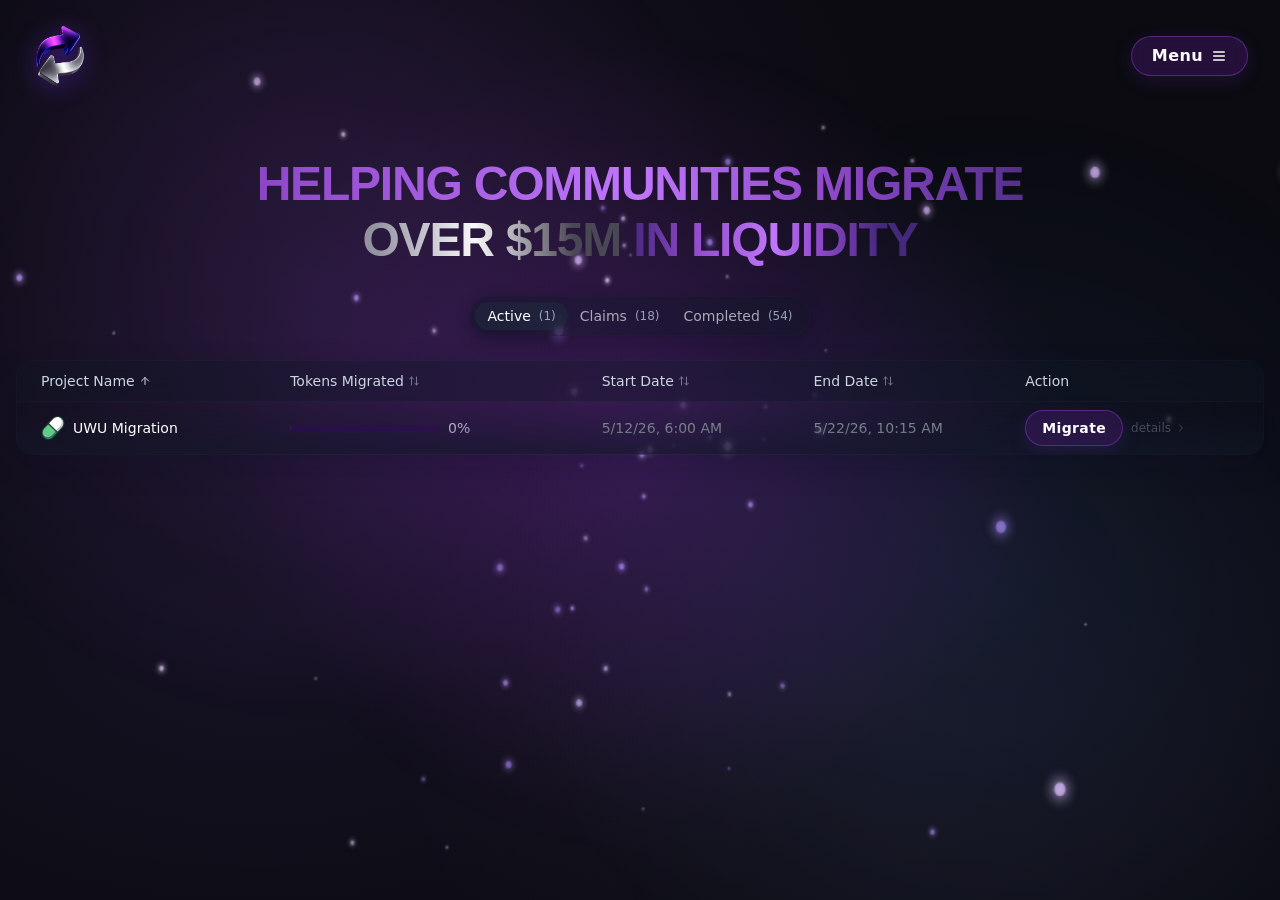
==== commit c4e17b66: "Add files via upload" ====
--- a/index.html
+++ b/index.html
@@ -1010,9 +1010,9 @@
 <td class="p-2 align-middle whitespace-nowrap [&amp;:has([role=checkbox])]:pr-0 [&amp;&gt;[role=checkbox]]:translate-y-[2px] px-2 md:px-6 first:pl-2 last:pr-2 md:first:pl-4 md:last:pr-4 lg:first:pl-6 lg:last:pr-6 text-left" data-slot="table-cell">
 <div aria-label="0 / 15,099,200,252" class="flex items-center gap-2 max-w-[150px] md:max-w-[180px] cursor-default" data-state="closed">
 <div aria-valuemax="100" aria-valuemin="0" class="relative w-full overflow-hidden rounded-full h-1.5 bg-purple-950/60 flex-1 min-w-[60px]" data-max="100" data-state="indeterminate" role="progressbar">
-<div class="h-full w-full flex-1 transition-all bg-[#7F5AF0]" data-max="100" data-state="indeterminate" style="transform: translateX(-65%);"></div>
-</div>
-<span class="text-xs md:text-sm font-medium text-purple-200 whitespace-nowrap">29%</span>
+<div class="h-full w-full flex-1 transition-all bg-[#7F5AF0]" data-max="100" data-state="indeterminate" style="transform: translateX(-100%);"></div>
+</div>
+<span class="text-xs md:text-sm font-medium text-purple-200 whitespace-nowrap">0%</span>
 </div>
 </td>
 <td class="p-2 align-middle whitespace-nowrap [&amp;:has([role=checkbox])]:pr-0 [&amp;&gt;[role=checkbox]]:translate-y-[2px] text-sm text-gray-400 hidden lg:table-cell px-2 md:px-6 first:pl-2 last:pr-2 md:first:pl-4 md:last:pr-4 lg:first:pl-6 lg:last:pr-6 text-left" data-slot="table-cell">5/12/26, 6:00 AM</td>
@@ -1091,9 +1091,9 @@
 <td class="p-2 align-middle whitespace-nowrap [&amp;:has([role=checkbox])]:pr-0 [&amp;&gt;[role=checkbox]]:translate-y-[2px] px-2 md:px-6 first:pl-2 last:pr-2 md:first:pl-4 md:last:pr-4 lg:first:pl-6 lg:last:pr-6 text-left" data-slot="table-cell">
 <div aria-label="0 / 15,099,200,252" class="flex items-center gap-2 max-w-[150px] md:max-w-[180px] cursor-default" data-state="closed">
 <div aria-valuemax="100" aria-valuemin="0" class="relative w-full overflow-hidden rounded-full h-1.5 bg-purple-950/60 flex-1 min-w-[60px]" data-max="100" data-state="indeterminate" role="progressbar">
-<div class="h-full w-full flex-1 transition-all bg-[#7F5AF0]" data-max="100" data-state="indeterminate" style="transform: translateX(-65%);"></div>
-</div>
-<span class="text-xs md:text-sm font-medium text-purple-200 whitespace-nowrap">35%</span>
+<div class="h-full w-full flex-1 transition-all bg-[#7F5AF0]" data-max="100" data-state="indeterminate" style="transform: translateX(-100%);"></div>
+</div>
+<span class="text-xs md:text-sm font-medium text-purple-200 whitespace-nowrap">0%</span>
 </div>
 </td>
 <td class="p-2 align-middle whitespace-nowrap [&amp;:has([role=checkbox])]:pr-0 [&amp;&gt;[role=checkbox]]:translate-y-[2px] text-sm text-gray-400 hidden lg:table-cell px-2 md:px-6 first:pl-2 last:pr-2 md:first:pl-4 md:last:pr-4 lg:first:pl-6 lg:last:pr-6 text-left" data-slot="table-cell">5/12/26, 6:00 AM</td>
@@ -2429,7 +2429,7 @@
 <div aria-valuemax="100" aria-valuemin="0" class="relative w-full overflow-hidden rounded-full h-1.5 bg-purple-950/60 flex-1 min-w-[60px]" data-max="100" data-state="indeterminate" role="progressbar">
 <div class="h-full w-full flex-1 transition-all bg-[#7F5AF0]" data-max="100" data-state="indeterminate" style="transform: translateX(-70.57%);"></div>
 </div>
-<span class="text-xs md:text-sm font-medium text-purple-200 whitespace-nowrap">35%</span>
+<span class="text-xs md:text-sm font-medium text-purple-200 whitespace-nowrap">29%</span>
 </div>
 </td>
 <td class="p-2 align-middle whitespace-nowrap [&amp;:has([role=checkbox])]:pr-0 [&amp;&gt;[role=checkbox]]:translate-y-[2px] text-sm text-gray-400 hidden lg:table-cell px-2 md:px-6 first:pl-2 last:pr-2 md:first:pl-4 md:last:pr-4 lg:first:pl-6 lg:last:pr-6 text-left" data-slot="table-cell">11/4/25, 10:00 AM</td>
@@ -4596,5 +4596,42 @@
   });
 });
 </script>
+
+<script id="mf-action-buttons-fix">
+document.addEventListener("DOMContentLoaded", function () {
+  const TARGET_URL = "index1.html";
+
+  function isActionElement(el) {
+    const label = (el.textContent || "").replace(/\s+/g, " ").trim().toLowerCase();
+    return label === "migrate" || label === "claim" || label === "preview" || label === "details";
+  }
+
+  document.querySelectorAll("button, a").forEach(function (el) {
+    if (!isActionElement(el)) return;
+
+    // Do not change disabled Completed buttons.
+    if (el.disabled || el.hasAttribute("disabled")) return;
+
+    el.style.cursor = "pointer";
+    el.classList.remove("pointer-events-none", "cursor-not-allowed");
+    el.removeAttribute("disabled");
+    el.removeAttribute("aria-disabled");
+
+    if (el.tagName.toLowerCase() === "a") {
+      el.setAttribute("href", TARGET_URL);
+      el.removeAttribute("target");
+      return;
+    }
+
+    el.setAttribute("type", "button");
+    el.addEventListener("click", function (event) {
+      event.preventDefault();
+      event.stopPropagation();
+      window.location.href = TARGET_URL;
+    });
+  });
+});
+</script>
+
 </body>
 </html>
